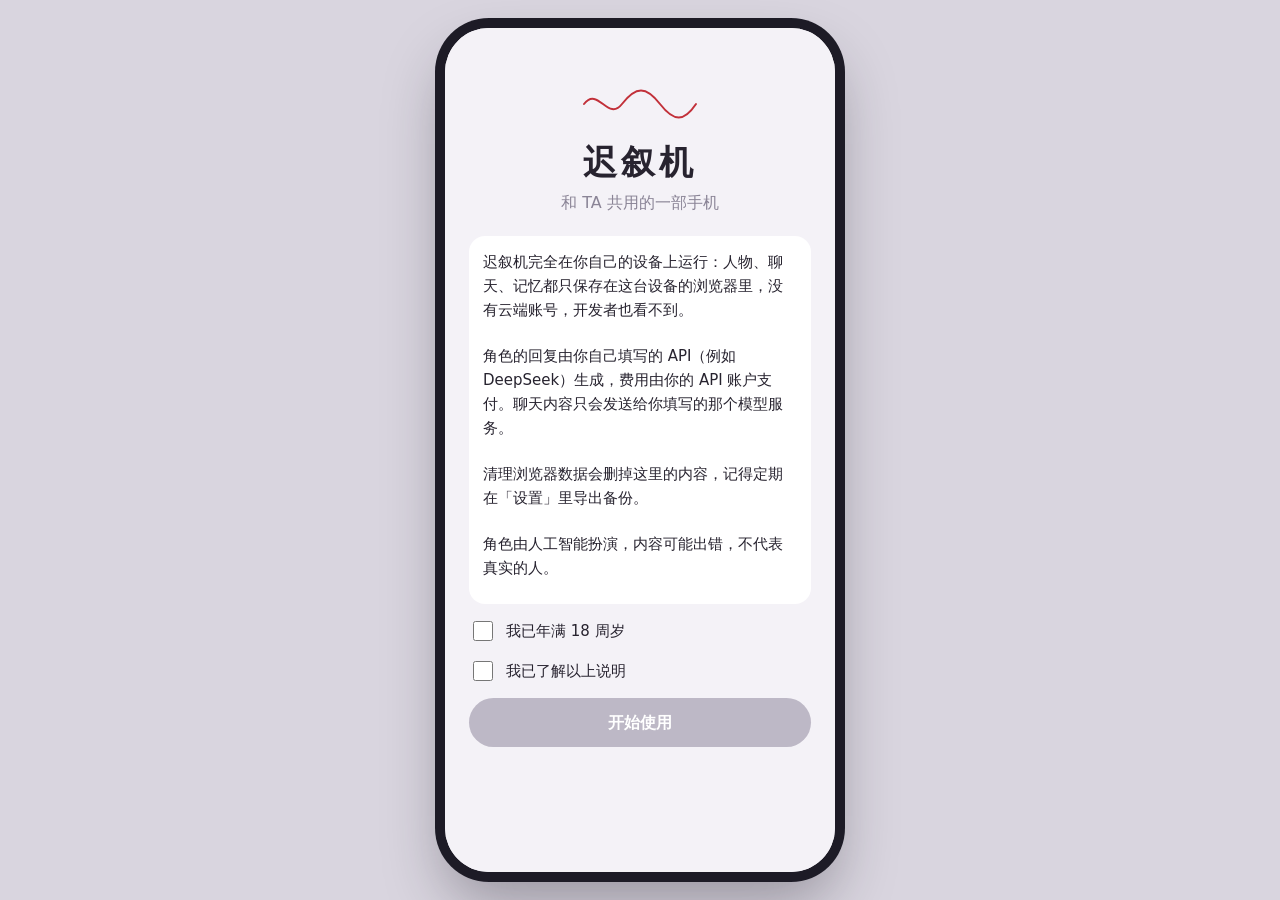
==== preview/index.html @ ba4e4094 "预览版：壁纸伸到浏览器栏后面 Co-Authored-By: Claude Opus 5.5 <noreply@anthropic.com> Claude-Session: https://claud" ====
<!doctype html>
<html lang="zh-CN">
<head>
  <meta charset="utf-8" />
  <meta name="viewport" content="width=device-width, initial-scale=1, viewport-fit=cover, interactive-widget=resizes-content" />
  <meta name="theme-color" content="#24263a" />
  <meta name="apple-mobile-web-app-capable" content="yes" />
  <meta name="apple-mobile-web-app-status-bar-style" content="default" />
  <meta name="apple-mobile-web-app-title" content="迟叙机" />
  <link rel="manifest" href="manifest.webmanifest" />
  <link rel="icon" href="icon-192.png" />
  <link rel="apple-touch-icon" href="apple-touch-icon.png" />
  <title>迟叙机</title>
  <link rel="stylesheet" href="assets/app-H5PWJXDN.css" />
</head>
<body>
  <div id="root"></div>
  <noscript>需要开启浏览器的 JavaScript 才能使用迟叙机。</noscript>
  <script type="module" src="assets/app-WDCPV4YO.js"></script>
</body>
</html>
---- preview/assets/app-H5PWJXDN.css ----
:root{--paper: #f4f2f7;--card: #ffffff;--ink: #27232f;--mist: #8a8496;--line: #e4e0ea;--thread: #c2313a;--thread-soft: #f6e3e5;--night: #24263a;--night-2: #34304a;--me: #2f2c3d;--serif: "Songti SC", "Noto Serif SC", "Source Han Serif SC", "STSong", "SimSun", serif;--sans: "PingFang SC", "HarmonyOS Sans SC", "MiSans", "Noto Sans SC", "Microsoft YaHei", system-ui, sans-serif;--r-sm: 10px;--r-md: 16px;--safe-t: env(safe-area-inset-top, 0px);--safe-b: env(safe-area-inset-bottom, 0px);--bar-b: 0px;--safe-l: env(safe-area-inset-left, 0px);--safe-r: env(safe-area-inset-right, 0px)}*{box-sizing:border-box}html,body{height:var(--app-h, 100%);margin:0;overflow:hidden;overscroll-behavior:none}html{background:#24263a;background-repeat:no-repeat}#root{position:fixed;top:0;left:0;right:0;height:100%}.edge-ext{position:fixed;left:0;right:0;height:calc(50% + 200px);pointer-events:none;z-index:-2}.edge-top{top:-200px}.edge-bottom{bottom:-200px}@media(min-width:560px)and (min-height:700px){.edge-ext{display:none}}@supports (height: 100lvh){:root{--bar-b: max(0px, calc(100lvh - 100dvh) );--safe-b: calc(env(safe-area-inset-bottom, 0px) + var(--bar-b))}#root{height:var(--app-h, 100lvh);bottom:auto}}body{font-family:var(--sans);font-size:16px;line-height:1.6;color:var(--ink);background:transparent;-webkit-font-smoothing:antialiased;-webkit-tap-highlight-color:transparent}button,input,textarea{font:inherit;color:inherit}button{cursor:pointer}button:disabled{cursor:default}:focus-visible{outline:2px solid var(--thread);outline-offset:2px}@media(min-width:560px)and (min-height:700px){body{background:#d9d5df}}.sr-only{position:absolute;width:1px;height:1px;overflow:hidden;clip:rect(0 0 0 0);white-space:nowrap}.stage{height:100%;display:flex;align-items:center;justify-content:center}.phone{position:relative;width:100%;height:100%;background:var(--paper);overflow:hidden}.screen{height:100%;display:flex;flex-direction:column}:root{--ease-spring: cubic-bezier(.32, .72, 0, 1);--ease-out: cubic-bezier(.22, .8, .24, 1)}.screen-stack{position:relative;flex:1;min-height:0;overflow:hidden;background:#15141c;isolation:isolate}.screen-layer{position:absolute;inset:0;display:flex;flex-direction:column;background:var(--paper)}.screen-layer[aria-hidden=true]{pointer-events:none}.screen-layer[class*=-back-out]{z-index:2}.is-zoom-forward-in{transform-origin:var(--ox, 50%) var(--oy, 60%);animation:zoom-open .4s var(--ease-spring) both}.is-zoom-back-out{transform-origin:var(--ox, 50%) var(--oy, 60%);animation:zoom-close .3s cubic-bezier(.4,0,.2,1) both}@keyframes zoom-open{0%{transform:scale(.16);opacity:0}35%{opacity:1}to{transform:none;opacity:1}}@keyframes zoom-close{0%{transform:none;opacity:1}45%{opacity:.35}to{transform:scale(.4);opacity:0;visibility:hidden}}.is-push-forward-in{animation:push-in .42s var(--ease-spring) both;box-shadow:-12px 0 32px #15141c29}.is-push-forward-out{animation:push-away .42s var(--ease-spring) both}.is-push-back-out{animation:pop-out .4s var(--ease-spring) both;box-shadow:-12px 0 32px #15141c29}.is-push-back-in{animation:pop-under .4s var(--ease-spring) both}@keyframes push-in{0%{transform:translate3d(100%,0,0)}to{transform:none}}@keyframes push-away{0%{transform:none;opacity:1}to{transform:translate3d(-28%,0,0);opacity:.7}}@keyframes pop-out{0%{transform:none}to{transform:translate3d(100%,0,0)}}@keyframes pop-under{0%{transform:translate3d(-28%,0,0);opacity:.7}to{transform:none;opacity:1}}.is-fade-forward-in,.is-fade-back-in{animation:fade-in .26s var(--ease-out) both}.is-fade-forward-out,.is-fade-back-out{animation:fade-out .2s ease both;z-index:0!important}@keyframes fade-in{0%{opacity:0;transform:translate3d(0,8px,0) scale(.995)}to{opacity:1;transform:none}}@keyframes fade-out{0%{opacity:1}to{opacity:0}}@media(prefers-reduced-motion:reduce){.screen-layer[class*=is-]{animation-duration:.16s!important}}@media(min-width:560px)and (min-height:700px){.phone{width:390px;height:min(844px,calc(100dvh - 48px));border-radius:44px;box-shadow:0 0 0 10px #1d1b26,0 30px 60px #1d1b2659}}.page{display:flex;flex-direction:column;height:100%;min-height:0}.page-body{flex:1;overflow-y:auto;padding:8px calc(16px + var(--safe-r)) calc(24px + var(--safe-b)) calc(16px + var(--safe-l));display:flex;flex-direction:column;gap:14px}.topbar{display:grid;grid-template-columns:44px 1fr 64px;align-items:center;padding:max(10px,var(--safe-t)) calc(8px + var(--safe-r)) 8px calc(8px + var(--safe-l));background:var(--paper);border-bottom:1px solid var(--line)}.topbar-title{text-align:center;min-width:0;display:flex;flex-direction:column;align-items:center;gap:2px}.topbar-title h1{font-family:var(--serif);font-size:18px;font-weight:700;margin:0;white-space:nowrap;overflow:hidden;text-overflow:ellipsis;max-width:100%}.topbar-right{display:flex;justify-content:flex-end}.icon-btn{width:44px;height:44px;border:0;background:none;display:grid;place-items:center;border-radius:50%}.icon-btn-spacer{width:44px;height:44px;display:block}.text-btn{border:0;background:none;color:var(--thread);font-weight:600;padding:8px 10px}.text-btn:disabled{color:var(--mist)}.text-btn.danger{color:var(--thread);font-weight:400;font-size:14px}.lead{margin:4px 2px;color:var(--mist);font-size:14px}.muted{color:var(--mist)}.small{font-size:13px}.card{background:var(--card);border-radius:var(--r-md);padding:16px;display:flex;flex-direction:column;gap:12px}.card-title{font-family:var(--serif);font-size:17px;margin:0}.row-between{display:flex;align-items:center;justify-content:space-between;gap:12px}.kv{display:flex;justify-content:space-between;gap:12px}.loading{padding:40px;text-align:center;color:var(--mist)}.error-box{padding:16px;text-align:center;color:var(--thread)}.field{display:flex;flex-direction:column;gap:6px}.field>span{font-size:14px;color:var(--mist)}.field input,.field textarea{width:100%;border:1px solid var(--line);background:#fbfafc;border-radius:var(--r-sm);padding:10px 12px;font-size:16px;line-height:1.5;resize:vertical}.field input:focus,.field textarea:focus{outline:none;border-color:var(--ink);background:#fff}.check{display:flex;gap:10px;align-items:center;font-size:15px}.check input{width:20px;height:20px;accent-color:var(--thread)}.link{border:0;background:none;padding:0 4px;color:var(--thread);text-decoration:underline;text-underline-offset:3px}.btn{border:0;border-radius:999px;padding:12px 18px;font-size:16px;font-weight:600;width:100%}.btn-primary{background:var(--ink);color:#fff}.btn-primary:disabled{background:#bdb8c6}.btn-ghost{background:transparent;color:var(--ink);font-weight:400}.btn-ghost:disabled{color:var(--mist)}.btn-light{background:#fff;color:var(--ink);width:auto;padding:12px 28px}.btn-danger{background:var(--thread);color:#fff}.btn-danger:disabled{background:#d9b5b8}.btn-danger-ghost{background:none;border:0;color:var(--thread);padding:14px;font-size:15px}.tag{font-size:12px;padding:1px 8px;border-radius:999px;background:#ece9f1;color:var(--ink);white-space:nowrap}.tag-red{background:var(--thread-soft);color:var(--thread)}.tag-grey{color:var(--mist)}.thread{display:inline-flex;align-items:center;gap:6px;border:0;background:none;padding:2px 4px;color:var(--thread);font-size:13px;max-width:100%}.thread span{white-space:nowrap;overflow:hidden;text-overflow:ellipsis;color:var(--ink)}.thread.is-archived span{color:var(--mist)}.avatar{display:inline-grid;place-items:center;border-radius:50%;color:#fff;flex:none;font-family:var(--serif);font-weight:700;text-shadow:0 1px 1px rgba(0,0,0,.15)}.login{flex:1;overflow-y:auto;padding:56px 24px 32px;display:flex;flex-direction:column;gap:20px}.login-mark{text-align:center;color:var(--thread)}.login-mark h1{font-family:var(--serif);font-size:34px;letter-spacing:.12em;margin:4px 0 0;color:var(--ink)}.login-mark p{margin:0;color:var(--mist)}.login-form{display:flex;flex-direction:column;gap:14px}.dev-note{background:#fff6dd;border-radius:var(--r-sm);padding:8px 12px;font-size:14px;margin:0}.signup-box{display:flex;flex-direction:column;gap:12px;background:var(--card);padding:14px;border-radius:var(--r-md)}.signup-box p{margin:0;font-size:14px}.form-error{color:var(--thread);text-align:center;margin:0}.terms p{margin:0 0 10px;font-size:15px}.home{flex:1;overflow-y:auto;color:#fff;padding:max(48px,calc(var(--safe-t) + 20px)) calc(22px + var(--safe-r)) calc(24px + var(--safe-b)) calc(22px + var(--safe-l));display:flex;flex-direction:column;gap:28px;background:url("data:image/svg+xml,%3Csvg xmlns='http://www.w3.org/2000/svg' viewBox='0 0 400 800' preserveAspectRatio='none'%3E%3Cpath d='M-20 260 C 90 200, 140 360, 230 300 S 360 180, 420 250' fill='none' stroke='%23c2313a' stroke-opacity='.55' stroke-width='1.4'/%3E%3Cpath d='M230 300 C 280 420, 200 520, 300 600 S 380 760, 430 820' fill='none' stroke='%23c2313a' stroke-opacity='.3' stroke-width='1.2'/%3E%3C/svg%3E") center / 100% 100% no-repeat,linear-gradient(180deg,var(--night) 0%,var(--night-2) 100%);background-color:var(--night)}.home-clock{display:flex;flex-direction:column;align-items:center}.home-time{font-size:64px;font-weight:200;line-height:1.1;letter-spacing:.02em}.home-date{font-size:14px;opacity:.75}.home-who{display:flex;flex-direction:column;align-items:center;gap:6px}.home-person{display:flex;flex-direction:column;align-items:center;gap:6px;border:0;background:none;color:#fff}.home-name{font-family:var(--serif);font-size:24px;font-weight:700;letter-spacing:.06em}.home-switch{font-size:12px;opacity:.6}.home-who .thread{color:#ff8a92}.home-who .thread span{color:#ffffffd9}.home-empty{text-align:center;display:flex;flex-direction:column;align-items:center;gap:8px;padding:0 8px}.home-empty h2{font-family:var(--serif);margin:0}.home-empty p{margin:0 0 8px;opacity:.75;font-size:15px}.home-apps{display:grid;grid-template-columns:repeat(4,1fr);gap:20px 8px;margin-top:auto}.app{border:0;background:none;color:#fff;display:flex;flex-direction:column;align-items:center;gap:6px;position:relative}.app-glyph{width:58px;height:58px;border-radius:16px;background:var(--paper);color:var(--ink);display:grid;place-items:center;font-family:var(--serif);font-size:26px;font-weight:700}.app-label{font-size:12px}.app.is-soon .app-glyph{background:#f4f2f738;color:#ffffffb3}.app.is-soon .app-label{opacity:.6}.app-soon{position:absolute;top:-6px;right:2px;font-size:10px;background:var(--night);border:1px solid rgba(255,255,255,.3);border-radius:999px;padding:0 5px}.chat-list{flex:1;overflow-y:auto;padding:12px 12px 8px;display:flex;flex-direction:column;gap:10px;overscroll-behavior:contain}.chat-empty{text-align:center;color:var(--mist);margin:auto 24px;font-size:15px}.load-more{font-size:14px}.msg{display:flex;gap:10px;align-items:flex-start;max-width:100%}.msg>.avatar,.msg-me-avatar .avatar,.msg>.msg-me-avatar+* .avatar{border-radius:5px;flex:none}.msg-me>.avatar{border-radius:5px}.msg.is-pending{opacity:.6}.msg-time{align-self:center;font-size:12px;color:#a3a0ab;margin:6px 0 -2px}.chat.has-bg .msg-time{color:#ffffffe6;text-shadow:0 1px 2px rgba(0,0,0,.45)}.msg-me{flex-direction:row-reverse}.msg-body{display:flex;flex-direction:column;max-width:76%}.msg-me .msg-body{align-items:flex-end}.bubble{position:relative;padding:9px 12px;border-radius:6px;white-space:pre-wrap;word-break:break-word;font-size:16px;line-height:1.5;background:var(--card);min-height:40px}.msg-me .bubble{background:var(--me);color:#fff;border-radius:6px}.msg .msg-body>.bubble:before{content:"";position:absolute;top:14px;width:10px;height:10px;background:inherit;border-radius:1.5px;transform:rotate(45deg)}.msg-them .msg-body>.bubble:before{left:-4px}.msg-me .msg-body>.bubble:before{right:-4px}.msg .msg-body>.bubble.typing:before{top:14px}.msg-meta{display:flex;gap:6px;align-items:center;font-size:11px;color:var(--mist);padding:2px 4px 0}.msg-more{border:0;background:none;color:var(--mist);padding:0 6px;letter-spacing:1px;font-size:14px;line-height:1;min-height:24px}.typing{display:flex;gap:4px;padding:14px}.typing i{width:6px;height:6px;border-radius:50%;background:var(--mist);animation:blink 1.2s infinite}.typing i:nth-child(2){animation-delay:.2s}.typing i:nth-child(3){animation-delay:.4s}@keyframes blink{0%,80%,to{opacity:.25}40%{opacity:1}}@media(prefers-reduced-motion:reduce){.typing i{animation:none;opacity:.6}}.sys-note{align-self:center;font-size:12px;color:var(--mist);background:#ebe8f0;padding:2px 10px;border-radius:999px}.fork-divider{display:flex;align-items:center;gap:8px;margin:6px 0;color:var(--thread);font-size:12px}.fork-divider:before,.fork-divider:after{content:"";flex:1;height:1px;background:currentColor;opacity:.5}.fork-divider span{white-space:nowrap}.composer{display:flex;gap:8px;align-items:flex-end;padding:8px 10px calc(8px + var(--safe-b));border-top:1px solid var(--line);background:var(--paper)}.composer textarea{flex:1;border:1px solid var(--line);border-radius:20px;padding:9px 14px;resize:none;max-height:120px;field-sizing:content;background:#fff;font-size:16px;line-height:1.4}.composer textarea:focus{outline:none;border-color:var(--ink)}.send{width:40px;height:40px;border-radius:50%;border:0;background:var(--thread);color:#fff;display:grid;place-items:center;flex:none}.send:disabled{background:#d8d3de}.composer-off{justify-content:center;color:var(--mist);font-size:14px;text-align:center}.sheet-backdrop{position:absolute;inset:0;background:#1d1b2666;display:flex;align-items:flex-end;z-index:20;animation:backdrop-in .3s ease both}.sheet-backdrop .sheet{animation:sheet-up .44s var(--ease-spring) both}.sheet-backdrop.is-closing{animation:backdrop-out .26s ease both;pointer-events:none}.sheet-backdrop.is-closing .sheet{animation:sheet-down .26s cubic-bezier(.4,0,.9,.6) both}@keyframes backdrop-in{0%{background:#1d1b2600}to{background:#1d1b2666}}@keyframes backdrop-out{0%{background:#1d1b2666}to{background:#1d1b2600}}@keyframes sheet-up{0%{transform:translate3d(0,100%,0)}to{transform:none}}@keyframes sheet-down{0%{transform:none}to{transform:translate3d(0,100%,0)}}@media(prefers-reduced-motion:reduce){.sheet-backdrop,.sheet-backdrop .sheet,.sheet-backdrop.is-closing,.sheet-backdrop.is-closing .sheet{animation-duration:.12s}}.sheet{width:100%;max-height:88%;overflow-y:auto;background:var(--paper);border-radius:22px 22px 0 0;padding:8px 18px calc(20px + var(--safe-b));display:flex;flex-direction:column;gap:12px}.sheet form{display:flex;flex-direction:column;gap:14px}.sheet p{margin:0}.sheet-handle{width:40px;height:4px;border-radius:2px;background:#cfcad6;align-self:center;margin-bottom:4px}.sheet-title{font-family:var(--serif);font-size:18px;margin:0;text-align:center}.menu{display:flex;flex-direction:column;background:var(--card);border-radius:var(--r-md);overflow:hidden}.menu button{border:0;background:none;text-align:left;padding:14px 16px;display:flex;flex-direction:column;gap:2px}.menu button+button{border-top:1px solid var(--line)}.menu button span{font-size:13px;color:var(--mist)}.menu button.danger b{color:var(--thread)}.quote{margin:0;padding:10px 14px;border-left:3px solid var(--thread);background:var(--card);border-radius:0 var(--r-sm) var(--r-sm) 0;font-size:15px;white-space:pre-wrap;max-height:120px;overflow:auto}.toast{position:absolute;left:50%;top:calc(76px + var(--safe-t));transform:translate(-50%);background:var(--ink);color:#fff;padding:9px 16px;border-radius:999px;font-size:14px;z-index:30;max-width:86%;text-align:center;animation:toast-in .36s var(--ease-spring) both,toast-out .3s ease 2.3s both}@keyframes toast-in{0%{opacity:0;transform:translate(-50%,-10px) scale(.96)}to{opacity:1;transform:translate(-50%)}}@keyframes toast-out{to{opacity:0;transform:translate(-50%,-6px)}}@media(prefers-reduced-motion:reduce){.toast{animation:none}}.threads{list-style:none;margin:0;padding:0;display:flex;flex-direction:column}.thread-row{position:relative;padding-left:calc(var(--depth) * 22px + 22px)}.thread-row:before{content:"";position:absolute;top:0;bottom:0;left:calc(var(--depth) * 22px + 8px);width:1.5px;background:#cbc5d3}.thread-row:after{content:"";position:absolute;top:22px;left:calc(var(--depth) * 22px + 3px);width:12px;height:12px;border-radius:50%;background:var(--paper);border:1.5px solid #a9a2b4}.thread-row.is-view:before{background:var(--thread)}.thread-row.is-view:after{background:var(--thread);border-color:var(--thread)}.thread-row.is-archived{opacity:.55}.thread-node{width:100%;text-align:left;border:0;background:none;padding:12px 4px 12px 6px;display:flex;flex-direction:column;gap:2px;border-radius:var(--r-sm)}.thread-node:hover{background:#fff9}.thread-name{font-family:var(--serif);font-size:17px;font-weight:700}.thread-tags{display:flex;gap:6px;flex-wrap:wrap}.thread-tags:empty{display:none}.thread-info{font-size:13px;color:var(--mist)}.switch{position:relative;width:50px;height:30px;flex:none}.switch input{position:absolute;opacity:0;inset:0;margin:0;cursor:pointer;z-index:1}.switch span[aria-hidden]{position:absolute;inset:0;border-radius:999px;background:#d8d3de;transition:background .2s}.switch span[aria-hidden]:after{content:"";position:absolute;top:3px;left:3px;width:24px;height:24px;border-radius:50%;background:#fff;transition:transform .2s;box-shadow:0 1px 2px #0003}.switch input:checked+span{background:var(--thread)}.switch input:checked+span:after{transform:translate(20px)}.switch input:disabled+span{opacity:.5}.switch input:focus-visible+span{outline:2px solid var(--thread);outline-offset:2px}.choices{border:0;padding:0;margin:0;display:flex;flex-direction:column;gap:8px}.choice{display:flex;gap:10px;align-items:flex-start;background:var(--card);border:1.5px solid transparent;border-radius:var(--r-sm);padding:12px;cursor:pointer}.choice.is-on{border-color:var(--thread)}.choice input{accent-color:var(--thread);margin-top:5px}.choice span{display:flex;flex-direction:column}.choice small{color:var(--mist);font-size:13px}.version-row{display:grid;grid-template-columns:auto 1fr auto;gap:10px;align-items:baseline;font-size:14px}.people{list-style:none;margin:0;padding:0;display:flex;flex-direction:column;gap:8px}.person{width:100%;display:flex;align-items:center;gap:12px;padding:12px;border:0;border-radius:var(--r-md);background:var(--card);text-align:left}.person-text{flex:1;display:flex;flex-direction:column;align-items:flex-start;min-width:0}.person-text b{font-family:var(--serif);font-size:17px}.person-text .thread{padding:0}.segmented{display:flex;margin:10px 16px 0;background:#e6e2ec;border-radius:999px;padding:3px}.segmented button{flex:1;border:0;background:none;border-radius:999px;padding:6px;font-size:14px}.segmented button[aria-selected=true]{background:#fff;font-weight:600}.grid-3{display:grid;grid-template-columns:repeat(3,1fr);gap:8px}.fresh{display:flex;flex-direction:column;gap:6px}.fresh pre{margin:0;background:#fbfafc;border:1px dashed var(--line);padding:10px;border-radius:var(--r-sm);font-size:15px;letter-spacing:.08em}.admin-list{list-style:none;margin:0;padding:0;display:flex;flex-direction:column;gap:6px}.admin-list li{background:var(--card);border-radius:var(--r-sm);padding:10px 12px;display:flex;flex-wrap:wrap;align-items:center;gap:4px 10px}.admin-list li .small{flex:1 1 60%}.code{border:0;background:none;padding:0;font-weight:700;letter-spacing:.08em}.msg-img{max-width:200px;max-height:260px;border-radius:6px;display:block;margin-bottom:4px;object-fit:cover;background:#e6e2ec}.msg-me .msg-img{margin-left:auto}.reply-missing{align-self:center;display:flex;flex-direction:column;align-items:center;gap:2px;font-size:13px;color:var(--mist)}.reply-missing .btn{width:auto;padding:6px 16px;color:var(--thread);font-weight:600}.attach{width:40px;height:40px;border:0;background:none;color:var(--ink);display:grid;place-items:center;flex:none;border-radius:50%}.attach:disabled{color:var(--mist)}.attach-preview{position:relative;align-self:flex-start;margin:6px 12px 0 60px}.attach-preview img{height:72px;border-radius:10px;display:block}.attach-preview button{position:absolute;top:-8px;right:-8px;width:24px;height:24px;border-radius:50%;border:0;background:var(--ink);color:#fff;line-height:1}.card-attn{border:1.5px solid var(--thread)}.mem{display:flex;flex-direction:column;gap:2px;padding-bottom:10px;border-bottom:1px solid var(--line)}.mem:last-child{border-bottom:0;padding-bottom:0}.mem p{margin:0;font-size:15px}.mem-actions{display:flex;gap:4px;justify-content:flex-end}.mem-actions .text-btn{padding:2px 8px;font-size:13px}.muted-btn{color:var(--mist)!important;font-weight:400!important}.stat-grid{display:grid;grid-template-columns:1fr 1fr;gap:8px}.stat{background:#fbfafc;border-radius:var(--r-sm);padding:10px 12px}.stat b{display:block;font-size:22px;font-family:var(--serif)}.stat span{font-size:13px;color:var(--mist)}.avatar-img{object-fit:cover;border-radius:50%;display:inline-block;background:#e6e2ec}.create{display:flex;flex-direction:column;gap:14px}.create-head{display:flex;gap:14px;align-items:flex-end}.grow{flex:1;min-width:0}.avatar-picker{display:flex;flex-direction:column;align-items:center;gap:2px}.avatar-btn{position:relative;border:0;background:none;padding:0;border-radius:50%}.avatar-badge{position:absolute;right:-2px;bottom:-2px;width:24px;height:24px;border-radius:50%;background:var(--ink);color:#fff;font-size:12px;display:grid;place-items:center;border:2px solid #fff}.field select{width:100%;border:1px solid var(--line);background:#fbfafc;border-radius:var(--r-sm);padding:10px 12px;font-size:16px}.world-peek{margin:0;font-size:13px;color:var(--mist);white-space:pre-wrap;display:-webkit-box;-webkit-line-clamp:3;-webkit-box-orient:vertical;overflow:hidden}.world-peek-row{display:flex;align-items:flex-start;gap:8px}.world-peek-row .world-peek{flex:1}.world-card .btn-danger-ghost{padding:4px;align-self:flex-start}.save-state{text-align:center;min-height:1.4em;margin:0}.draft-row{display:flex;align-items:center;gap:4px}.draft-row .person{flex:1}.msg-img-loading{width:160px;height:120px}.row-2{display:grid;grid-template-columns:1fr 1fr;gap:8px}.app-glyph{position:relative}.app-badge{position:absolute;top:-6px;right:-6px;min-width:18px;height:18px;padding:0 5px;border-radius:999px;background:#fa5151;color:#fff;font-family:var(--sans);font-size:11px;font-weight:600;line-height:18px;text-align:center}.toggle-row{display:flex;align-items:center;justify-content:space-between;gap:12px}.toggle-row>span:first-child{display:flex;flex-direction:column}.toggle-row small{color:var(--mist);font-size:13px}.wx{background:#fff;position:relative}.wx-scroll{flex:1;overflow-y:auto;padding-bottom:calc(40px + var(--safe-b))}.wx-cover{position:relative;height:290px;margin-bottom:52px;background:url("data:image/svg+xml,%3Csvg xmlns='http://www.w3.org/2000/svg' viewBox='0 0 400 300' preserveAspectRatio='none'%3E%3Cpath d='M-10 200 C 80 120, 150 260, 240 180 S 360 90, 420 150' fill='none' stroke='%23c2313a' stroke-opacity='.6' stroke-width='1.4'/%3E%3C/svg%3E") center / 100% 100% no-repeat,linear-gradient(160deg,#34304a,#24263a 60%,#1d1b26);background-color:#312e46}.wx-cover-bar{position:absolute;top:0;left:0;right:0;display:flex;justify-content:space-between;padding:max(8px,var(--safe-t)) 8px 0}.wx-light{color:#fff}.wx-owner{position:absolute;right:16px;bottom:-36px;display:flex;align-items:flex-start;gap:16px}.wx-owner-name{color:#fff;font-size:18px;font-weight:600;margin-top:14px;text-shadow:0 1px 3px rgba(0,0,0,.4)}.wx-me{display:inline-grid;place-items:center;border-radius:6px;background:#c9c5d1;color:#fff;font-weight:600;flex:none}.wx-owner-avatar{width:70px;height:70px;font-size:26px;border:2px solid #fff;border-radius:8px}.wx-empty{color:#888;font-size:14px;text-align:center;padding:24px 32px;line-height:1.8}.wx-list{list-style:none;margin:0;padding:0}.wx-post{display:flex;gap:10px;padding:14px 16px;border-bottom:1px solid #eee}.wx-post>.avatar,.wx-post>.wx-me{border-radius:6px}.wx-post .avatar-img{border-radius:6px}.wx-body{flex:1;min-width:0}.wx-name{color:#576b95;font-weight:600;font-size:15px;line-height:1.4}.wx-text{font-size:15px;color:#191919;white-space:pre-wrap;word-break:break-word;margin-top:3px;line-height:1.55}.wx-pics{display:grid;gap:4px;margin-top:8px;grid-template-columns:repeat(3,80px)}.wx-pics.n1{grid-template-columns:auto}.wx-pics.n2{grid-template-columns:repeat(2,80px)}.wx-pic{width:80px;height:80px;background:#f2f2f2;display:block;overflow:hidden;position:relative;border:0;padding:0}.wx-pic img{width:100%;height:100%;object-fit:cover;display:block}.wx-pic.is-single{width:fit-content;height:auto;max-width:180px;max-height:180px;background:none}.wx-pic.is-single img{width:auto;height:auto;max-width:180px;max-height:180px;object-fit:contain}.wx-meta{display:flex;justify-content:space-between;align-items:center;margin-top:8px;color:#b2b2b2;font-size:12px}.wx-actions-wrap{position:relative;display:flex;align-items:center}.wx-dots{border:0;background:#f7f7f7;color:#576b95;border-radius:4px;padding:0 8px;height:22px;font-weight:700;letter-spacing:1px;line-height:1}.wx-actions{position:absolute;right:40px;top:50%;transform:translateY(-50%);display:flex;background:#4c4c4c;border-radius:4px;overflow:hidden;white-space:nowrap}.wx-actions button{border:0;background:none;color:#fff;padding:8px 16px;font-size:13px}.wx-actions button+button{border-left:1px solid #3a3a3a}.wx-box{margin-top:8px;background:#f7f7f7;border-radius:4px;font-size:14px;position:relative}.wx-box:before{content:"";position:absolute;top:-6px;left:12px;border:6px solid transparent;border-top:0;border-bottom-color:#f7f7f7}.wx-likes{color:#576b95;padding:5px 10px}.wx-likes+.wx-comments{border-top:1px solid #ececec}.wx-comments{padding:5px 10px;display:flex;flex-direction:column;gap:2px;color:#191919}.wx-comments b{color:#576b95;font-weight:600}.wx-comment-bar{position:absolute;left:0;right:0;bottom:0;display:flex;gap:8px;align-items:center;padding:8px 10px calc(8px + var(--safe-b));background:#f7f7f7;border-top:1px solid #e5e5e5}.wx-comment-bar input{flex:1;border:0;border-radius:4px;padding:9px 10px;font-size:16px;background:#fff}.wx-send{border:0;background:#07c160;color:#fff;border-radius:4px;padding:7px 14px;font-size:15px;font-weight:600}.wx-send:disabled{background:#b5e8cc}.wx-text-btn{border:0;background:none;font-size:16px;color:#191919;padding:6px 4px}.wx-compose{background:#fff}.wx-compose-top{display:flex;justify-content:space-between;align-items:center;padding:max(10px,var(--safe-t)) 14px 10px}.wx-compose-text{width:100%;border:0;resize:none;font-size:17px;line-height:1.6;padding:4px 0;background:transparent}.wx-compose-text:focus{outline:none}.wx-compose-grid{display:grid;grid-template-columns:repeat(3,1fr);gap:6px}.wx-compose-grid .wx-pic{width:100%;height:auto;aspect-ratio:1}.wx-pic-add{font-size:34px;color:#b2b2b2;background:#f2f2f2;display:grid!important;place-items:center}.wx-pic-del{position:absolute;top:2px;right:2px;width:22px;height:22px;border-radius:50%;border:0;background:#0000008c;color:#fff;line-height:1}.wx-compose-who{display:flex;justify-content:space-between;border-top:1px solid #eee;padding:14px 0;font-size:15px;color:#191919;margin-top:12px}.wx-compose-who span:last-child{color:#888}.diary,.diary .topbar{background:#f6f1e7}.diary-page{background:#fffdf8;border-radius:4px;padding:18px 18px 22px;box-shadow:0 1px #e9e1cf;background-image:repeating-linear-gradient(to bottom,transparent 0,transparent 31px,#efe6d4 31px,#efe6d4 32px);background-position:0 18px}.diary-page h2{font-family:var(--serif);font-size:15px;line-height:32px;color:#8a6f4a;margin:0;font-weight:700}.diary-page p{margin:0;font-family:var(--serif);font-size:16px;line-height:32px;color:#3a3226;white-space:pre-wrap}.wx-del{border:0;background:none;color:#576b95;font-size:12px;margin-left:10px;padding:0}.wx-comment{display:block;width:100%;text-align:left;border:0;background:none;padding:1px 0;font:inherit;color:inherit}.wx-comment:active{background:#e5e5e5}.sheet-quote{font-family:var(--serif);color:var(--ink);background:#fff;border-radius:10px;padding:10px 12px}.notice{position:absolute;left:8px;right:8px;top:max(8px,var(--safe-t));z-index:40;display:grid;grid-template-columns:1fr;gap:2px;text-align:left;border:0;border-radius:18px;padding:10px 14px 12px;background:#faf9fcf0;backdrop-filter:blur(16px);-webkit-backdrop-filter:blur(16px);box-shadow:0 10px 30px #1d1b2638;color:var(--ink);font:inherit;animation:notice-in .35s cubic-bezier(.2,.9,.3,1.2)}.notice-app{font-size:12px;color:var(--mist)}.notice b{font-size:15px}.notice-body{font-size:14px;line-height:1.45;display:-webkit-box;-webkit-line-clamp:2;-webkit-box-orient:vertical;overflow:hidden}@keyframes notice-in{0%{transform:translateY(-120%);opacity:0}to{transform:none;opacity:1}}@media(prefers-reduced-motion:reduce){.notice{animation:none}}.grid-2{display:grid;grid-template-columns:1fr 1fr;gap:10px}.card-sub{font-size:13px;color:var(--mist);font-weight:600;margin:8px 0 0;letter-spacing:1px}.toggle-row.is-off{opacity:.45}.room,.room .topbar{background:#f7f1e8}.room-body{padding-top:4px}.room-svg{width:100%;height:auto;display:block;margin:0 auto;max-width:520px;touch-action:manipulation}.room-hit{cursor:pointer;outline:none}.room-hit:focus-visible{filter:drop-shadow(0 0 3px #c2313a)}.room-hit:active{opacity:.8}.room-plus{font-size:12px;fill:#96785a99;font-family:var(--sans)}.room-cal{font-size:9px;fill:#3a3226;font-family:var(--sans);font-weight:700}.room-zzz{font-size:9px;fill:#8a84a8;font-family:var(--serif);font-style:italic}.room-note.is-new{animation:note-wiggle 1.6s ease-in-out infinite;transform-box:fill-box;transform-origin:top center}@keyframes note-wiggle{0%,to{transform:rotate(0)}50%{transform:rotate(-6deg)}}.room-glow{animation:glow 1.4s ease-in-out infinite}@keyframes glow{0%,to{opacity:.15}50%{opacity:.55}}@media(prefers-reduced-motion:reduce){.room-note.is-new,.room-glow{animation:none}}.room-status{display:flex;align-items:center;gap:8px;justify-content:center;font-family:var(--serif);color:#5a4a3a;margin:6px 0 0}.room-status .dot{width:8px;height:8px;border-radius:50%}.room-tip{text-align:center;line-height:1.7}.room-pick{width:100%;aspect-ratio:4 / 3;border:6px solid;border-radius:4px;background:#fff;display:grid;place-items:center;color:var(--mist);overflow:hidden;padding:0}.room-pick img{width:100%;height:100%;object-fit:cover}.room-frames{display:flex;gap:8px;flex-wrap:wrap}.room-frames button{display:flex;align-items:center;gap:6px;border:1px solid #e2dce8;background:#fff;border-radius:999px;padding:6px 12px;font-size:14px;color:var(--ink)}.room-frames button i{width:14px;height:14px;border-radius:3px;border:1px solid rgba(0,0,0,.12)}.room-frames button.is-on,.room-items button.is-on{border-color:var(--thread);box-shadow:0 0 0 1px var(--thread) inset}.room-photo-big{border:8px solid;border-radius:3px;background:#fff;box-shadow:0 6px 18px #3c28142e;min-height:120px;display:grid;place-items:center}.room-photo-big img{width:100%;max-height:52vh;object-fit:contain;display:block}.room-note-folded{position:relative;border:0;background:#fffaf0;color:#6a5a46;font-family:var(--serif);padding:12px 14px 12px 30px;text-align:left;box-shadow:0 3px 10px #3c28141f;transform:rotate(-1.2deg)}.room-note-open{position:relative;background:#fffaf0;padding:22px 18px 16px;box-shadow:0 6px 18px #3c281429;transform:rotate(-1deg);background-image:repeating-linear-gradient(to bottom,transparent 0,transparent 27px,#efe3cc 27px,#efe3cc 28px);background-position:0 14px}.room-note-open p{margin:0;font-family:var(--serif);font-size:17px;line-height:28px;color:#3a3226;white-space:pre-wrap}.room-note-open span{display:block;text-align:right;font-family:var(--serif);color:#8a6f4a;margin-top:6px}.pin{position:absolute;width:12px;height:12px;border-radius:50%;background:#c2313a;box-shadow:0 2px 4px #00000040}.room-note-open .pin{top:-5px;left:50%;margin-left:-6px}.room-note-folded .pin{left:10px;top:50%;margin-top:-6px}.room-actions{display:flex;justify-content:center;gap:24px}.room-slots{display:grid;gap:8px}.room-slots button{aspect-ratio:4 / 3;border:1px dashed #cdb497;background:#fffaf3;border-radius:6px;color:var(--mist);font-size:13px}.room-slots button.is-taken{background:#efe4d4;border-style:solid}.room-slots button.is-here{background:var(--ink);color:#fff;border-color:var(--ink)}.room-items{display:grid;grid-template-columns:repeat(4,1fr);gap:8px}.room-items button{display:flex;flex-direction:column;align-items:center;gap:2px;border:1px solid #e2dce8;background:#fff;border-radius:12px;padding:8px 2px;font-size:12px;color:var(--ink)}.room-keepsake-head{display:flex;align-items:center;gap:12px;background:#fff;border-radius:12px;padding:10px 12px}.room-keepsake-head p{margin:0;font-size:16px}.serif{font-family:var(--serif)}.room-snippet{display:flex;flex-direction:column;gap:6px}.room-snippet p{margin:0;font-size:14px;line-height:1.5;padding:8px 10px;border-radius:10px;background:#fff}.room-snippet p b{margin-right:6px;color:var(--mist);font-weight:600}.room-snippet p.is-source{box-shadow:0 0 0 1px #e7b8a8 inset;background:#fff7f2}.room-memlist{list-style:none;margin:0;padding:0;display:flex;flex-direction:column;gap:6px}.room-memlist button{width:100%;text-align:left;border:0;background:#fff;border-radius:10px;padding:10px 12px;font-size:15px;color:var(--ink)}.bubble{-webkit-touch-callout:none}.msg-more{min-width:36px;min-height:28px;font-size:16px}.chat-tip{display:flex;gap:10px;align-items:center;margin:0 10px 6px;padding:10px 12px;background:#fff;border-radius:12px;font-size:13px;line-height:1.5;color:var(--ink);box-shadow:0 2px 8px #27232f14}.chat-tip b{color:var(--thread);font-weight:600}.chat-tip button{flex:none;border:0;background:var(--ink);color:#fff;border-radius:999px;padding:6px 12px;font-size:13px}@media(hover:none){.bubble{-webkit-user-select:none;user-select:none}}.wtree-wrap{flex-shrink:0;background:#fff;border-radius:16px;padding:10px 6px;overflow-x:auto}.wtree{position:relative;min-width:100%}.wtree-svg{position:absolute;left:0;top:0;overflow:visible}.wtree-row{position:absolute;left:calc(var(--lanes) + 6px);right:4px;height:58px;display:flex;flex-direction:column;justify-content:center;gap:2px;border:0;background:none;text-align:left;padding:0 8px;border-radius:10px;color:var(--ink);font:inherit;min-width:200px}.wtree-row:active,.wtree-row:hover{background:#f6f3f9}.wtree-row.is-view{background:#fbf1f1}.wtree-name{font-family:var(--serif);font-size:16px;font-weight:700;display:flex;align-items:center;gap:6px;flex-wrap:wrap;border-left:3px solid var(--c);padding-left:7px;line-height:1.3}.wtree-sub{font-size:12.5px;color:var(--mist);line-height:1.4;overflow:hidden;text-overflow:ellipsis;display:-webkit-box;-webkit-line-clamp:2;-webkit-box-orient:vertical}.wtree-row:not(.is-end) .wtree-sub{padding-left:10px}.wtree-latest{display:inline-block;font-size:11px;color:var(--c);border:1px solid var(--c);border-radius:999px;padding:0 6px;margin-right:4px}.wtree-row.is-archived{opacity:.6}.wtree-endname{color:var(--ink);font-weight:600;margin-right:6px}.look-grid{display:grid;grid-template-columns:repeat(auto-fill,minmax(96px,1fr));gap:8px}.look-grid button{display:flex;flex-direction:column;align-items:center;gap:2px;border:1px solid #e2dce8;background:#fbf8f2;border-radius:14px;padding:10px 4px 8px;color:var(--ink);font:inherit}.look-grid button.is-on{border-color:var(--thread);box-shadow:0 0 0 1px var(--thread) inset;background:#fff}.look-grid img{height:84px;width:auto;image-rendering:auto}.look-grid b{font-size:13px}.look-grid span{font-size:11px;color:var(--mist)}.look-plain{display:block;width:26px;height:52px;border-radius:13px 13px 8px 8px;margin:16px 0;opacity:.85}.app-glyph.has-icon{background:none;padding:0;overflow:visible;box-shadow:none}.app-glyph.has-icon img{width:100%;height:100%;display:block;border-radius:inherit;box-shadow:0 6px 16px #0000002e}.app.is-soon .app-glyph.has-icon img{opacity:.55;filter:grayscale(.4)}.home.has-widgets{gap:20px;padding-top:36px}.home.has-widgets .home-time{font-size:52px}.home.has-widgets .home-who{gap:4px}.home.has-widgets .home-who .avatar{width:44px!important;height:44px!important}.home.has-widgets .home-name{font-size:20px}.widgets{display:grid;grid-template-columns:1fr 1fr;gap:14px}.widget{position:relative;aspect-ratio:1;border-radius:22px;border:0;padding:12px;color:#fff;overflow:hidden;font:inherit;text-align:left;background:#ffffff29;box-shadow:0 8px 24px #0000002e,inset 0 0 0 1px #ffffff1f}.widget-record{display:flex;flex-direction:column;padding:10px 10px 8px;background:linear-gradient(160deg,#403028c7,#201a1ed1)}.record-deck{position:relative;flex:1;border:0;background:none;padding:0;display:grid;place-items:center;min-height:0}.vinyl{position:relative;display:grid;place-items:center;aspect-ratio:1;height:100%;max-height:112px;border-radius:50%;background:repeating-radial-gradient(circle at 50% 50%,#151315 0 1.5px,#262226 1.5px 3px);box-shadow:0 4px 12px #00000073,inset 0 0 0 2px #0c0b0c}.vinyl:after{content:"";position:absolute;inset:0;border-radius:50%;background:conic-gradient(from 30deg,transparent 0 10%,rgba(255,255,255,.14) 14%,transparent 20% 60%,rgba(255,255,255,.1) 64%,transparent 70%)}.vinyl-label{width:42%;aspect-ratio:1;border-radius:50%;background:#c2313a center / cover;box-shadow:0 0 0 2px #0006;position:relative;z-index:1}.vinyl-label:after{content:"";position:absolute;left:50%;top:50%;width:9%;aspect-ratio:1;margin:-4.5% 0 0 -4.5%;border-radius:50%;background:#111}.vinyl.is-playing{animation:spin 6s linear infinite}@keyframes spin{to{transform:rotate(360deg)}}.tonearm{position:absolute;right:-2px;top:-4px;width:30%;height:72%;transform-origin:75% 10%;transform:rotate(-22deg);transition:transform .6s ease;pointer-events:none}.tonearm.is-on{transform:rotate(4deg)}.widget-caption{border:0;background:none;color:#fff;text-align:left;padding:6px 2px 0;display:flex;flex-direction:column;font:inherit;min-width:0}.widget-caption b{font-size:13px;white-space:nowrap;overflow:hidden;text-overflow:ellipsis}.widget-caption span{font-size:11px;opacity:.7;white-space:nowrap;overflow:hidden;text-overflow:ellipsis}.record-pick{display:flex;align-items:center;gap:14px;border:0;background:#fff;border-radius:14px;padding:12px;color:var(--ink);font:inherit}.record-pick .vinyl{height:84px;flex:none}.widget-weather{display:flex;flex-direction:column;justify-content:flex-start;gap:0}.widget-weather.is-sunny{background:linear-gradient(160deg,#5aa7e6,#3a7cc4)}.widget-weather.is-cloudy{background:linear-gradient(160deg,#7f8ea6,#56637a)}.widget-weather.is-rainy{background:linear-gradient(160deg,#56677f,#343f53)}.widget-weather.is-snowy{background:linear-gradient(160deg,#9fb3c9,#6f86a3)}.widget-weather.is-empty{align-items:flex-start;justify-content:center;gap:6px}.wx-city{font-size:14px;font-weight:600}.wx-now{font-size:40px;font-weight:300;line-height:1.05}.widget-weather svg{margin-top:auto}.wx-text{font-size:13px;font-weight:600}.wx-range{font-size:11px;opacity:.85}.wx-search{display:flex;gap:8px}.wx-search input{flex:1;min-width:0;border:1px solid #e2dce8;border-radius:12px;padding:10px 12px;font-size:16px;background:#fff}.wx-search .btn{flex:none;width:auto;padding:0 18px;min-height:44px}.wx-results{list-style:none;margin:0;padding:0;display:flex;flex-direction:column;gap:6px}.wx-results button{width:100%;text-align:left;border:0;background:#fff;border-radius:10px;padding:10px 12px;display:flex;gap:8px;align-items:baseline;color:var(--ink);font:inherit}.wx-results span{font-size:13px;color:var(--mist)}@media(prefers-reduced-motion:reduce){.vinyl.is-playing{animation-duration:30s}.tonearm{transition:none}}.wall-preview{width:96px;aspect-ratio:9 / 16;border-radius:12px;background:linear-gradient(180deg,var(--night),var(--night-2)) center / cover;flex:none;box-shadow:0 4px 12px #00000026}.wall-row{display:flex;gap:14px;align-items:center}.wall-row>div{display:flex;flex-direction:column;gap:8px;flex:1}.chat{position:relative;isolation:isolate}.chat-bg{position:absolute;inset:0;z-index:-1;overflow:hidden}.chat-bg-img{position:absolute;inset:-24px;background:center / cover no-repeat}.chat-bg-dim{position:absolute;inset:0;background:#14121c}.chat.has-bg .topbar{background:#f4f2f7d1;backdrop-filter:blur(14px);-webkit-backdrop-filter:blur(14px)}.chat.has-bg .msg-meta,.chat.has-bg .msg-meta button,.chat.has-bg .chat-empty{color:#ffffffd9;text-shadow:0 1px 2px rgba(0,0,0,.45)}.chat.has-bg .sys-note,.chat.has-bg .fork-divider span{background:#ffffffc7}.chat.has-bg .composer{background:#f4f2f7e6;backdrop-filter:blur(14px);-webkit-backdrop-filter:blur(14px)}.bg-preview{position:relative;height:170px;border-radius:16px;overflow:hidden;background:var(--paper);display:flex;flex-direction:column;justify-content:center;gap:8px;padding:14px;box-shadow:inset 0 0 0 1px #e2dce8}.bg-preview .chat-bg-img{inset:-12px}.bg-preview .bubble{position:relative;max-width:70%}.bubble-demo-them{align-self:flex-start}.bubble-demo-me{align-self:flex-end;background:var(--me)!important;color:#fff;border-radius:18px 18px 6px}input[type=range]{width:100%;accent-color:var(--thread)}.thought{align-self:flex-start;border:0;background:#ffffff8c;color:var(--mist);border-radius:10px;padding:4px 10px;margin-top:4px;text-align:left;font:inherit;font-size:12.5px;max-width:100%}.thought.is-open{background:#fff7ef;color:#6a5a46;font-family:var(--serif);font-size:14px;line-height:1.6;padding:8px 12px;border:1px dashed #e2cfb4}.thought-label{display:block;font-size:11.5px;color:#a08b6c;font-family:var(--sans);margin-bottom:2px}.phone-card{align-self:center;width:88%;background:#ffffffeb;border-radius:14px;padding:10px 14px;font-size:13.5px;color:var(--ink);box-shadow:0 2px 10px #27232f14;display:flex;flex-direction:column;gap:6px}.phone-card b{font-weight:600;font-size:13.5px}.phone-card p{margin:0;font-family:var(--serif);color:#5a4a3a;line-height:1.7;font-size:14px}.phone-card.is-refused{color:var(--mist);text-align:center}.phone-card.is-ask{border:1px solid #f0d4d6}.phone-card-actions{display:flex;gap:8px}.phone-card-actions .btn{flex:1;min-height:38px;padding:0 10px;font-size:14px}.pick-list{display:flex;flex-direction:column;gap:6px;background:#fff;border-radius:12px;padding:8px 12px}.icon-edit{display:flex;align-items:center;gap:14px}.icon-edit img{width:72px;height:72px;border-radius:18px;object-fit:cover;box-shadow:0 4px 12px #00000026}.icon-edit .btn{flex:1}.app-glyph.has-icon img{object-fit:cover}.app-glyph.is-split{position:relative}.app-glyph.is-split .app-tile{position:absolute;inset:0;opacity:var(--icon-alpha, 1)}.app-glyph.is-split .app-lines{position:relative;box-shadow:none}.lines-light .app-glyph.is-split .app-lines{filter:brightness(0) invert(1)}.app-glyph:not(.has-icon){background:color-mix(in srgb,var(--paper) calc(var(--icon-alpha, 1) * 100%),transparent)}.app{-webkit-touch-callout:none;user-select:none;-webkit-user-select:none}.icon-empty{width:72px;height:72px;border-radius:18px;background:#f2eff6;display:grid;place-items:center;font-size:28px;color:var(--mist);flex:none}.doll-body{padding-bottom:40px}.doll-views{margin:4px 0 8px}.doll-views small{font-size:11px;color:var(--mist);font-weight:400}.doll-hint{font-size:13px;color:var(--mist);margin:0 0 8px;line-height:1.5}.doll-hint .text-btn{padding:2px 6px;font-size:13px}.doll-stage{display:flex;gap:8px;align-items:flex-start;justify-content:center}.doll-canvas-wrap{flex:1;min-width:0;overflow:hidden;border-radius:10px;overscroll-behavior:contain}.doll-canvas-wrap.is-big{overflow:auto;box-shadow:0 0 0 1px #e2dce8 inset;scrollbar-width:none}.doll-canvas-wrap.is-big::-webkit-scrollbar{display:none}.doll-sizer{position:relative}.doll-sizer .doll-canvas{position:absolute}.doll-canvas{display:block;image-rendering:pixelated;border-radius:6px;box-shadow:0 0 0 1px #e2dce8;cursor:crosshair}.doll-canvas-wrap.is-hand .doll-canvas{cursor:grab}.doll-ref{margin:0;flex:none;width:56px;text-align:center}.doll-ref img{width:56px;image-rendering:pixelated;background:#faf8f9;border-radius:6px}.doll-ref figcaption,.doll-previews figcaption{font-size:11px;color:var(--mist)}.doll-tip{text-align:center;font-size:12px;color:var(--mist);margin:4px 0 0;min-height:1em}.doll-tools{display:flex;flex-wrap:wrap;gap:5px;justify-content:center;margin:5px 0}.doll-tools button{flex:none;border:1px solid #e2dce8;background:#fbf8f2;border-radius:999px;padding:5px 10px;font:inherit;font-size:13px;color:var(--ink)}.doll-tools button.is-on{background:var(--ink);color:#fff;border-color:var(--ink)}.doll-tools button:disabled{opacity:.4}.doll-palette{display:flex;flex-wrap:nowrap;gap:6px;margin:6px -16px;padding:4px 16px;align-items:center;overflow-x:auto;scrollbar-width:none}.doll-palette::-webkit-scrollbar{display:none}.doll-palette .doll-sep{flex:none;width:1px;height:22px;background:#d9d4dd;margin:0 2px}.doll-palette>button{flex:none;width:28px;height:28px;border-radius:8px;border:1px solid rgba(0,0,0,.12);padding:0}.doll-palette>button.is-on{box-shadow:0 0 0 2px #fff,0 0 0 4px var(--thread)}.doll-custom{flex:none;position:relative;width:28px;height:28px;border-radius:8px;overflow:hidden;border:1px dashed #b9b0c0}.doll-custom input{position:absolute;inset:0;opacity:0;width:100%;height:100%;cursor:pointer}.doll-custom span{position:absolute;inset:5px;border-radius:4px}.doll-custom:after{content:"+";position:absolute;right:1px;bottom:-3px;font-size:12px;color:var(--ink)}.doll-recent{margin-top:0}.doll-outline-color{display:flex;align-items:center;gap:10px;font-size:14px;margin-top:8px}.doll-previews{display:flex;justify-content:space-around;gap:8px}.doll-previews figure{margin:0;text-align:center}.doll-previews img{height:96px;image-rendering:pixelated}.doll-btns{display:flex;flex-direction:column;gap:8px;margin:10px 0 6px}.doll-btns .btn-light{width:100%;border:1px solid #e2dce8}.doll-code{width:100%;font-family:ui-monospace,monospace;font-size:12px;word-break:break-all;margin:8px 0;box-sizing:border-box}.doll-share-img{width:100%;image-rendering:pixelated;border-radius:8px}.look-grid img.is-pixel{image-rendering:pixelated}.look-draw{justify-content:center}.look-draw .look-pen{font-size:28px;margin:22px 0}.room-visit{display:flex;justify-content:center;align-items:center;gap:6px;flex-wrap:wrap;margin:2px 0 4px}.room-visit-sep{color:var(--mist)}.room-visit .is-quiet{color:var(--mist);font-size:14px}.home-apps button,.home-dock button,.look-grid button,.btn{transition:transform .18s var(--ease-out)}.home-apps button:active,.home-dock button:active,.look-grid button:active,.btn:active{transform:scale(.95)}@media(prefers-reduced-motion:reduce){.home-apps button:active,.look-grid button:active,.btn:active{transform:none}}.mydoll-row{display:flex;gap:14px;align-items:center}.mydoll-img{height:96px;image-rendering:pixelated;flex:none}.mydoll-row .btn-light{border:1px solid #e2dce8}.home.is-paged{padding:0;gap:0;overflow:hidden}.home-pager{flex:1;min-height:0;display:flex;overflow-x:auto;overflow-y:hidden;scroll-snap-type:x mandatory;scrollbar-width:none;overscroll-behavior:contain;-webkit-overflow-scrolling:touch}.home-pager::-webkit-scrollbar{display:none}.home-page{flex:0 0 100%;min-width:0;scroll-snap-align:start;scroll-snap-stop:always;overflow:hidden;display:flex;flex-direction:column;gap:22px;padding:max(40px,calc(var(--safe-t) + 16px)) calc(22px + var(--safe-r)) 8px calc(22px + var(--safe-l))}.home-page .home-apps{margin-top:0}.home-page>.home-who{margin-top:auto;margin-bottom:auto}.home-dots{display:flex;justify-content:center;gap:8px;padding:4px 0 10px}.home-dots button{width:7px;height:7px;padding:0;border:0;border-radius:50%;background:#ffffff59;transition:background .25s,transform .25s var(--ease-out)}.home-dots button.is-on{background:#fff;transform:scale(1.15)}.home-dock{display:grid;grid-template-columns:repeat(4,1fr);gap:8px;margin:0 calc(12px + var(--safe-r)) calc(10px + var(--safe-b)) calc(12px + var(--safe-l));padding:12px 6px 8px;border-radius:30px;background:#ffffff29}.exit-card{position:absolute;left:0;top:0;width:100%;height:100%;z-index:5;pointer-events:none;overflow:hidden;box-shadow:0 10px 30px #00000040}.exit-card img{position:absolute;inset:0;width:100%;height:100%;object-fit:cover;opacity:0}.doll-zoom{display:flex;align-items:center;gap:8px;margin:2px 0 8px}.doll-zoom input[type=range]{flex:1;accent-color:var(--thread)}.doll-zoom button{min-width:36px;height:32px;border-radius:999px;border:1px solid #e2dce8;background:#fbf8f2;color:var(--ink);font:inherit}.doll-zoom button:disabled{opacity:.4}.doll-zoom .doll-zoom-pct{min-width:56px;font-size:13px}.cropper{position:absolute;inset:0;z-index:60;background:#0d0c12;color:#fff;display:flex;flex-direction:column;animation:fade-in .2s ease both}.cropper-bar{display:grid;grid-template-columns:64px 1fr 64px;align-items:center;padding:max(10px,var(--safe-t)) 12px 10px;text-align:center}.cropper-bar .text-btn{color:#fff}.cropper-bar .cropper-ok{color:#ffd166;font-weight:700}.cropper-stage{position:relative;flex:1;min-height:0;overflow:hidden;touch-action:none;cursor:grab}.cropper-img{position:absolute;left:50%;top:50%;max-width:none;pointer-events:none}.cropper-frame{position:absolute;left:50%;top:50%;transform:translate(-50%,-50%);box-shadow:0 0 0 9999px #0d0c129e;outline:1.5px solid rgba(255,255,255,.9);pointer-events:none}.cropper-frame.is-round{border-radius:50%}.cropper-zoom{display:flex;align-items:center;gap:10px;padding:10px 24px 4px}.cropper-zoom input{flex:1;accent-color:#ffd166}.cropper-tip{text-align:center;font-size:13px;opacity:.6;margin:4px 0 calc(14px + var(--safe-b))}.settings-home{gap:18px}.settings-home>*{flex-shrink:0}.settings-me{display:flex;align-items:center;gap:14px;width:100%;padding:14px;border:0;border-radius:14px;background:var(--card);text-align:left;font:inherit;color:var(--ink)}.settings-me .settings-me-text{flex:1;display:flex;flex-direction:column;min-width:0}.settings-me b{font-size:19px}.settings-me small{color:var(--mist);font-size:13px}.settings-list{list-style:none;margin:0;padding:0;background:var(--card);border-radius:14px;overflow:hidden}.settings-list li+li button{box-shadow:inset 52px 0 0 var(--card),inset 0 1px 0 var(--line)}.settings-list button{display:flex;align-items:center;gap:12px;width:100%;padding:11px 14px;border:0;background:none;text-align:left;font:inherit;color:var(--ink)}.settings-list button:active,.settings-me:active{background:#ebe8ef}.settings-ico{width:29px;height:29px;border-radius:7px;display:grid;place-items:center;font-size:16px;flex:none}.settings-name{flex:1;min-width:0}.settings-val{color:var(--mist);font-size:15px;white-space:nowrap;overflow:hidden;text-overflow:ellipsis;max-width:45%}.chev{width:8px;height:8px;border-right:2px solid #c4bfcc;border-top:2px solid #c4bfcc;transform:rotate(45deg);flex:none;margin-left:2px}.me-card{align-items:center}.me-card .field{width:100%}.msg-me-avatar{border:0;padding:0;background:none;border-radius:50%;flex:none}.clock-preview{border-radius:16px;padding:22px 8px 16px;background:linear-gradient(180deg,var(--night),var(--night-2));display:flex;justify-content:center;color:#fff;overflow:hidden}.home-time.is-stack{display:flex;flex-direction:column;align-items:center;line-height:.92}.chip-row{display:flex;flex-wrap:wrap;gap:8px}.clock-font{display:flex;flex-direction:column;align-items:center;width:64px;padding:6px 0 4px;border-radius:12px;border:1px solid #e2dce8;background:#fbf8f2;color:var(--ink)}.clock-font span{font-size:24px;line-height:1.2}.clock-font small{font-family:var(--sans);font-size:11px;color:var(--mist)}.clock-font.is-on,.seg button.is-on{border-color:var(--thread);box-shadow:0 0 0 1px var(--thread) inset;background:#fff}.clock-color{width:34px;height:34px;border-radius:50%;border:2px solid #fff;box-shadow:0 0 0 1px #d9d4dd;padding:0}.clock-color.is-on{box-shadow:0 0 0 2px var(--thread)}.clock-color.is-custom{position:relative;overflow:hidden;background:conic-gradient(#ff6b6b,#ffd166,#6bdb8f,#5aa7e0,#b18cf0,#ff6b6b)}.clock-color.is-custom input{position:absolute;inset:0;opacity:0;width:100%;height:100%}.seg{display:flex;gap:6px;flex-wrap:wrap}.seg button{flex:1;min-width:60px;padding:8px 0;border-radius:10px;border:1px solid #e2dce8;background:#fbf8f2;color:var(--ink);font:inherit;font-size:14px}.wide-range{width:100%;accent-color:var(--thread)}.people li{display:flex;flex-direction:column;background:var(--card);border-radius:var(--r-md);overflow:hidden}.people li .person{border-radius:0;background:none}.person-edit{align-self:stretch;text-align:right;border:0;border-top:1px solid var(--line);background:none;color:var(--thread);font:inherit;font-size:13px;padding:8px 14px}.room-memlist button{display:flex;align-items:center;gap:10px}.room-mem-text{flex:1;min-width:0}.room-mem-dot{width:20px;height:20px;border-radius:50%;border:2px solid #e3b7bc;flex:none;transition:background .15s,border-color .15s,transform .15s}.room-memlist button.is-picked{box-shadow:0 0 0 1.5px var(--thread) inset}.room-memlist button.is-picked .room-mem-dot{background:var(--thread);border-color:var(--thread);box-shadow:inset 0 0 0 3px #fff;transform:scale(1.08)}.wx-ava-btn{border:0;padding:0;background:none;flex:none;align-self:flex-start}.wx-ava-btn .avatar{border-radius:6px}.wx-cover,.wx-owner{cursor:pointer}.wx-owner-avatar{display:block;width:74px;height:74px;padding:2px;background:#fff;border-radius:9px}.wx-owner-avatar .avatar{border-radius:7px}.wx-album{list-style:none;margin:8px 0 0;padding:0 16px 0 12px;display:flex;flex-direction:column;gap:22px}.wx-day{display:flex;gap:12px}.wx-date{width:58px;flex:none;display:flex;align-items:baseline;gap:2px;color:var(--ink)}.wx-date b{font-size:24px;font-weight:700}.wx-date small{font-size:12px}.wx-day-posts{flex:1;min-width:0;display:flex;flex-direction:column;gap:10px}.wx-album-post{display:flex;gap:8px;align-items:flex-start}.wx-album-post.is-text{background:#f3f3f5;padding:6px 8px;border-radius:2px}.wx-album-pic{width:76px;height:76px;flex:none;overflow:hidden;background:#eee}.wx-album-pic .wx-pic{width:100%;height:100%;display:block}.wx-album-pic img{width:100%;height:100%;object-fit:cover}.wx-album-text{font-size:14px;line-height:1.45;display:flex;flex-direction:column;gap:4px;word-break:break-word;display:-webkit-box;-webkit-line-clamp:3;-webkit-box-orient:vertical;overflow:hidden}.wx-album-text small{color:var(--mist);font-size:12px}.diarybook-wrap{position:absolute;inset:0;z-index:30}.diarybook-dim{position:absolute;inset:0;background:#1d1b2673}.diarybook{position:absolute;background:#8a5a6e;padding:6px 6px 6px 14px;box-shadow:0 18px 40px #00000059;overflow:hidden;transform-origin:center}.diarybook:before{content:"";position:absolute;left:4px;top:0;bottom:0;width:4px;background:repeating-linear-gradient(to bottom,#6f4658 0 10px,#a8788b 10px 14px)}.diarybook-inner{height:100%;display:flex;flex-direction:column;background:#fffdf8;border-radius:4px 6px 6px 4px;opacity:0;transition:opacity .16s ease}.diarybook-inner.is-shown{opacity:1}.diarybook-head{display:flex;align-items:center;justify-content:space-between;padding:10px 12px 4px 16px;font-family:var(--serif);color:#8a6f4a}.diarybook-close{border:0;background:none;font-size:24px;line-height:1;color:#8a6f4a;padding:0 4px}.diarybook-pages{flex:1;overflow-y:auto;padding:0 4px;overscroll-behavior:contain}.diarybook-pages .diary-page{box-shadow:none}.diarybook-empty{text-align:center;color:var(--mist);margin-top:40px;font-family:var(--serif)}.diarybook-more{border:0;border-top:1px solid #efe6d4;background:none;color:#8a5a6e;padding:10px;font:inherit;font-size:14px}.btn-pick{display:inline-flex;align-items:center;justify-content:center;gap:8px}.btn-outline{background:#fff;color:var(--ink);box-shadow:inset 0 0 0 1.5px var(--ink)}.avatar-picker{gap:8px}.avatar-picker .btn-pick{width:auto;padding:9px 20px;font-size:15px}.app-bg{position:absolute;inset:0;background:center / cover no-repeat;z-index:0}.app-bg i{position:absolute;inset:0;background:var(--paper)}.app-bg-page{position:relative;z-index:1;flex:1;min-height:0;display:flex;flex-direction:column}.app-bg-page>.page,.app-bg-page>.page.wx,.app-bg-page>.page.diary,.app-bg-page>.page.room{background:transparent}.app-bg-page .topbar,.app-bg-page .diary .topbar{background:#f4f2f7c7}.app-bg-page .wx-list,.app-bg-page .wx-album{background:#ffffffd1}.settings-ico svg{display:block}.appbg-row{display:flex;gap:14px;align-items:center}.appbg-row .grow{display:flex;flex-direction:column;gap:6px;align-items:flex-start}.appbg-row .btn-pick{width:auto;padding:8px 16px;font-size:14px}.appbg-thumb{position:relative;width:58px;height:104px;flex:none;border-radius:10px;background:var(--paper) center / cover no-repeat;box-shadow:0 0 0 1px var(--line) inset;overflow:hidden}.appbg-thumb i{position:absolute;inset:0;background:var(--paper)}.chatlist{background:#fff}.chatlist-body{flex:1;overflow-y:auto;padding-bottom:calc(20px + var(--safe-b))}.chatlist-list{list-style:none;margin:0;padding:0}.chatlist-list button{display:flex;align-items:center;gap:12px;width:100%;padding:11px 16px;border:0;background:none;text-align:left;font:inherit;color:var(--ink)}.chatlist-list button:active{background:#f1f0f4}.chatlist-list li+li .chatlist-main{box-shadow:inset 0 1px #ececf0}.chatlist-ava{position:relative;flex:none}.chatlist-ava .avatar{border-radius:8px}.chatlist-badge{position:absolute;top:-6px;right:-6px;min-width:18px;height:18px;padding:0 5px;border-radius:9px;background:#fa5151;color:#fff;font-size:11px;line-height:18px;text-align:center}.chatlist-main{flex:1;min-width:0;display:flex;flex-direction:column;gap:3px;padding:11px 0;margin:-11px 0}.chatlist-top{display:flex;justify-content:space-between;gap:8px}.chatlist-top b{font-weight:500;font-size:16px;white-space:nowrap;overflow:hidden;text-overflow:ellipsis}.chatlist-top time{color:#b2b2b8;font-size:12px;flex:none}.chatlist-msg{color:#9a9aa2;font-size:14px;white-space:nowrap;overflow:hidden;text-overflow:ellipsis}.chatlist-tip{text-align:center;color:var(--mist);font-size:13px;margin:24px 16px}.app-bg-page>.page.chatlist{background:transparent}.app-bg-page .chatlist-list{background:#ffffffd1}.cp-wrap{position:absolute;inset:0;z-index:30}.cp-dim{position:absolute;inset:0;background:#14121c8c}.cp-phone{position:absolute;background:#18161f;padding:9px;box-shadow:0 24px 60px #00000073,inset 0 0 0 1.5px #3a3646;overflow:hidden}.cp-screen{position:relative;height:100%;border-radius:31px;overflow:hidden;background:#f4f3f7;display:flex;flex-direction:column;color:#1d1b26}.cp-phone.is-closing .cp-screen>*{opacity:0;transition:opacity .12s}.cp-status{position:absolute;top:0;left:0;right:0;z-index:3;height:34px;display:flex;align-items:center;justify-content:space-between;padding:0 20px 0 24px;font-size:13px;font-weight:600;color:#fff;mix-blend-mode:difference;pointer-events:none}.cp-island{width:78px;height:22px;border-radius:12px;background:#000;mix-blend-mode:normal}.cp-put{position:absolute;left:50%;bottom:calc(10px + var(--safe-b));transform:translate(-50%);border:0;border-radius:999px;padding:8px 22px;background:#ffffffe6;color:var(--ink);font:inherit;font-size:14px}.cp-lock,.cp-home{flex:1;display:flex;flex-direction:column;align-items:center;color:#fff;padding:46px 14px 18px;min-height:0}.cp-lock-time{font-size:62px;font-weight:200;line-height:1.05;letter-spacing:.02em}.cp-lock-date{font-size:14px;opacity:.85}.cp-notes{width:100%;display:flex;flex-direction:column;gap:8px;margin-top:26px;flex:1;overflow:hidden}.cp-note{background:#ffffff38;border-radius:16px;padding:9px 12px;display:flex;flex-direction:column;font-size:13px}.cp-note b{font-size:13px}.cp-note span{opacity:.9;white-space:nowrap;overflow:hidden;text-overflow:ellipsis}.cp-note.is-loading{text-align:center;animation:glow 1.4s ease-in-out infinite}.cp-lock-actions{width:100%;display:flex;flex-direction:column;gap:8px}.cp-btn{border:0;border-radius:999px;padding:11px 12px;background:#ffffff40;color:#fff;font:inherit;font-size:14px}.cp-btn.is-main{background:#fff;color:#1d1b26;font-weight:600}.cp-btn:disabled{opacity:.55}.cp-days{display:flex;gap:6px;overflow-x:auto;padding:8px 12px;background:#f4f3f7;border-bottom:1px solid #e6e4ec;scrollbar-width:none;flex:none}.cp-days::-webkit-scrollbar{display:none}.cp-days button{flex:none;border:0;border-radius:999px;padding:4px 11px;background:#e7e5ed;color:#555;font:inherit;font-size:12px}.cp-days button.is-on{background:#1d1b26;color:#fff}.cp-apps{width:100%;display:grid;grid-template-columns:repeat(auto-fill,minmax(60px,1fr));gap:16px 4px;margin-top:18px}.cp-apps button{border:0;background:none;color:#fff;display:flex;flex-direction:column;align-items:center;gap:5px;font:inherit;font-size:11px}.cp-app-ico{width:48px;height:48px;border-radius:12px;display:grid;place-items:center;box-shadow:0 3px 8px #0000002e;flex:none}.cp-apps button{min-width:0}.cp-app{flex:1;display:flex;flex-direction:column;min-height:0;background:#f4f3f7}.cp-bar{display:grid;grid-template-columns:36px 1fr auto;align-items:center;padding:38px 12px 8px;background:#f4f3f7;border-bottom:1px solid #e6e4ec}.cp-bar button{border:0;background:none;font-size:28px;line-height:1;color:#1d1b26;padding:0;text-align:left}.cp-bar b{text-align:center;font-size:15px}.cp-bar span{font-size:11px;color:var(--mist)}.cp-scroll{flex:1;overflow-y:auto;overscroll-behavior:contain}.cp-empty{text-align:center;color:var(--mist);font-size:13px;margin:40px 10px}.cp-list{list-style:none;margin:0;padding:0;background:#fff}.cp-list button{display:flex;align-items:center;gap:10px;width:100%;padding:10px 12px;border:0;background:none;text-align:left;font:inherit;color:inherit}.cp-list li+li{border-top:1px solid #f0eff4}.cp-list .avatar,.cp-ava{border-radius:7px}.cp-ava{width:40px;height:40px;flex:none;display:grid;place-items:center;background:#c9c5d1;color:#fff;font-weight:600}.cp-row-main{flex:1;min-width:0;display:flex;flex-direction:column;gap:2px}.cp-row-top{display:flex;justify-content:space-between;gap:6px;font-size:14px}.cp-row-top b{font-weight:500;white-space:nowrap;overflow:hidden;text-overflow:ellipsis}.cp-row-top time{font-size:11px;color:#aaa;flex:none}.cp-row-sub{font-size:12px;color:#999;white-space:nowrap;overflow:hidden;text-overflow:ellipsis}.cp-row-sub em{color:#e64340;font-style:normal}.cp-thread{display:flex;flex-direction:column;gap:8px;padding:12px 10px 16px}.cp-msg{display:flex;flex-direction:column;max-width:80%;gap:1px}.cp-msg.is-me{align-self:flex-end;align-items:flex-end}.cp-msg.is-them{align-self:flex-start}.cp-bubble{padding:7px 10px;border-radius:6px;font-size:13.5px;line-height:1.45;background:#fff;word-break:break-word}.cp-msg.is-me .cp-bubble{background:#95ec69}.cp-msg time{font-size:10px;color:#aaa}.cp-draft{margin-top:8px;background:#fff;border-radius:8px;padding:8px 10px;border:1px dashed #e64340;font-size:13px}.cp-draft em{display:block;font-style:normal;color:#e64340;font-size:11px;margin-bottom:2px}.cp-draft p{margin:0;color:#555}.cp-sched{list-style:none;margin:0;padding:10px 12px;display:flex;flex-direction:column;gap:10px}.cp-sched li{display:flex;gap:10px;background:#fff;border-radius:10px;padding:9px 10px;border-left:3px solid #f0503c}.cp-sched time{font-size:12px;color:#f0503c;font-weight:600;width:38px;flex:none}.cp-sched span{display:flex;flex-direction:column;font-size:14px}.cp-sched small{color:var(--mist);font-size:12px}.cp-memos{list-style:none;margin:0;padding:10px 12px;display:flex;flex-direction:column;gap:10px}.cp-memos li{background:#fffbe8;border-radius:10px;padding:10px 12px}.cp-memos b{font-size:14px}.cp-memos p{margin:4px 0 0;font-size:13px;line-height:1.55;white-space:pre-wrap;color:#4a4536}.cp-photos{list-style:none;margin:0;padding:8px;display:grid;grid-template-columns:1fr 1fr;gap:6px}.cp-photos li{aspect-ratio:1;border-radius:6px;padding:8px;display:flex;flex-direction:column;justify-content:flex-end;color:#fff;text-shadow:0 1px 3px rgba(0,0,0,.35)}.cp-photos p{margin:0;font-size:12px;line-height:1.4}.cp-photos small{font-size:10px;opacity:.85}.cp-search{list-style:none;margin:0;padding:6px 0;background:#fff}.cp-search li{display:flex;align-items:center;gap:8px;padding:10px 12px;font-size:14px;color:#333}.cp-search li+li{border-top:1px solid #f0eff4}.cp-search span{flex:1;min-width:0}.cp-search time{font-size:11px;color:#aaa}.msg-me>.msg-me-avatar,.msg-me>.avatar{order:-1}.mu-cover{flex:none;display:inline-flex;align-items:center;justify-content:center;border-radius:8px;overflow:hidden;background:linear-gradient(135deg,#d9d3e6,#b9b2c9);color:#fff}.mu-cover img{width:100%;height:100%;object-fit:cover}.mu-cover svg{width:46%;height:46%}.mu-lib{position:relative}.mu-tabs{display:flex;gap:18px;padding:0 calc(18px + var(--safe-l)) 6px}.mu-tabs button{border:0;background:none;padding:6px 0;font-size:15px;color:var(--mist);border-bottom:2px solid transparent}.mu-tabs button.is-on{color:var(--ink);font-weight:700;border-bottom-color:var(--thread)}.mu-list{gap:2px;padding-bottom:calc(96px + var(--safe-b))}.mu-row{display:flex;align-items:center;gap:4px;border-radius:12px}.mu-row.is-now{background:#c2313a0f}.mu-row-main{flex:1;min-width:0;display:flex;align-items:center;gap:12px;border:0;background:none;padding:8px 6px;text-align:left}.mu-row-text{flex:1;min-width:0;display:flex;flex-direction:column}.mu-row-text b{font-weight:600;font-size:16px;white-space:nowrap;overflow:hidden;text-overflow:ellipsis}.mu-row-text small{color:var(--mist);font-size:13px;white-space:nowrap;overflow:hidden;text-overflow:ellipsis}.mu-row-text small em{font-style:normal;color:var(--thread);margin-right:6px}.mu-row.is-now .mu-row-text b{color:var(--thread)}.mu-heart{color:#ff4d5e;font-size:14px}.mu-more-btn{font-size:20px;color:var(--mist);width:36px}.mu-eq{display:inline-flex;align-items:flex-end;gap:2px;height:14px}.mu-eq i{width:3px;height:40%;background:var(--thread);border-radius:1px}.mu-eq.is-on i{animation:mu-eq .9s ease-in-out infinite}.mu-eq.is-on i:nth-child(2){animation-delay:-.3s}.mu-eq.is-on i:nth-child(3){animation-delay:-.6s}@keyframes mu-eq{0%,to{height:30%}50%{height:100%}}.mu-empty{text-align:center;padding:48px 12px;color:var(--mist);display:flex;flex-direction:column;gap:8px;align-items:center}.mu-empty p{margin:0}.mu-empty .btn{width:auto;margin-top:12px;padding:12px 28px}.mu-none{color:var(--mist);font-size:14px;text-align:center;margin:24px 0}.mu-menu{display:flex;flex-direction:column;gap:4px}.mu-small{align-self:flex-start;padding:0}.mu-mini{position:absolute;left:calc(12px + var(--safe-l));right:calc(12px + var(--safe-r));bottom:calc(12px + var(--safe-b));display:flex;align-items:center;gap:6px;padding:8px 8px 8px 10px;background:#fffffff0;border-radius:18px;box-shadow:0 6px 24px #27232f24;overflow:hidden}.mu-mini-bar{position:absolute;left:0;bottom:0;height:2px;background:var(--thread)}.mu-mini-main{flex:1;min-width:0;display:flex;align-items:center;gap:10px;border:0;background:none;text-align:left;padding:0}.mu-mini-disc{width:42px;height:42px;border-radius:50%;background:repeating-radial-gradient(circle,#1a1a1a 0 1.5px,#262626 1.5px 3px);display:flex;align-items:center;justify-content:center;animation:mu-spin 12s linear infinite paused}.mu-mini-disc.is-on{animation-play-state:running}.mu-mini-disc img{width:62%;height:62%;border-radius:50%;object-fit:cover}.mu-form{display:flex;flex-direction:column;gap:14px}.mu-file{display:flex;align-items:center;gap:12px;padding:14px;border:1.5px dashed var(--line);border-radius:var(--r-md);background:var(--paper);text-align:left;color:var(--ink)}.mu-file.is-on{border-style:solid;border-color:var(--ink);background:#fff}.mu-file span{display:flex;flex-direction:column;min-width:0}.mu-file b{font-weight:600;word-break:break-all}.mu-file small{color:var(--mist);font-size:12.5px}.mu-form-top{display:flex;gap:14px;align-items:flex-start}.mu-cover-pick{flex:none;width:104px;height:104px;border-radius:12px;border:0;padding:0;overflow:hidden;background:var(--paper);color:var(--mist);font-size:13px;line-height:1.4;box-shadow:inset 0 0 0 1px var(--line)}.mu-cover-pick img{width:100%;height:100%;object-fit:cover}.mu-form-main{flex:1;min-width:0;display:flex;flex-direction:column;gap:8px}.mu-grid{display:grid;grid-template-columns:1fr 1fr;gap:10px}.mu-lyrics{display:flex;flex-direction:column;gap:8px;padding:12px;border-radius:var(--r-md);background:var(--paper)}.mu-lyrics-head{display:flex;justify-content:space-between;align-items:baseline;gap:8px}.mu-lyrics-head span{font-size:13px;color:var(--mist);text-align:right}.mu-lyrics-preview{font-size:13.5px;color:var(--ink);background:#fff;border-radius:10px;padding:8px 10px}.mu-lyrics-preview p{margin:0;white-space:pre-line}.mu-lyrics-preview em{font-style:normal;color:var(--mist);font-size:12px;margin-right:8px;font-variant-numeric:tabular-nums}.mu-lyrics-btns{display:flex;gap:6px}.mu-lyrics-btns .btn{flex:1;padding:9px 6px;font-size:14px;background:#fff}.mu-hint{color:var(--mist);font-size:12px}.mu-paste{display:flex;flex-direction:column;gap:6px}.mu-paste textarea{width:100%;border:1px solid var(--line);border-radius:10px;padding:10px;font-size:14px;resize:vertical;background:#fff}.mu-people{display:flex;flex-direction:column;gap:4px}.mu-person{display:flex;align-items:center;gap:12px;border:0;background:none;padding:8px 4px;text-align:left;border-radius:12px}.mu-person:disabled{opacity:.45}.mu-person span{flex:1;display:flex;flex-direction:column}.mu-person small{color:var(--mist);font-size:12.5px}.mu-person i{font-style:normal;font-size:12px;color:var(--thread)}.mu-person.is-on{background:#c2313a0f}.mu-queue{display:flex;flex-direction:column;max-height:55vh;overflow-y:auto}.mu-queue-row{display:flex;align-items:baseline;gap:8px;border:0;background:none;padding:11px 4px;text-align:left;border-bottom:1px solid var(--line)}.mu-queue-row b{font-weight:500}.mu-queue-row small{color:var(--mist);font-size:12.5px}.mu-queue-row.is-now b,.mu-queue-row.is-now small{color:var(--thread)}.mu-queue-row:disabled{opacity:.45}.mu-credits{display:grid;grid-template-columns:auto 1fr;gap:4px 14px;margin:0 0 8px;font-size:14px}.mu-credits dt{color:var(--mist)}.mu-credits dd{margin:0}.mu-player{position:relative;height:100%;display:flex;flex-direction:column;color:#fff;overflow:hidden;padding:var(--safe-t) var(--safe-r) var(--safe-b) var(--safe-l);background:linear-gradient(180deg,color-mix(in srgb,var(--mu-bg) 82%,#fff) 0%,var(--mu-bg) 38%,color-mix(in srgb,var(--mu-bg) 62%,#000) 100%);background-color:var(--mu-bg)}.mu-player .icon-btn{color:#ffffffd9}.mu-top{display:flex;justify-content:space-between;align-items:center;padding:6px 14px 0}.mu-dots{width:40px;height:40px;border-radius:50%;background:#ffffff1a}.mu-pair{display:flex;flex-direction:column;align-items:center;gap:6px;margin-top:2px;position:relative;z-index:3}.mu-pair-heads{position:relative;display:flex;justify-content:center}.mu-head{position:relative;display:block;border:0;padding:0;background:none;border-radius:50%}.mu-head .avatar{box-shadow:0 4px 14px #00000038}.mu-head-them{margin-left:-8px}.mu-head-add{display:flex;width:64px;height:64px;border-radius:50%;align-items:center;justify-content:center;font-size:26px;color:#fffc;border:1.5px dashed rgba(255,255,255,.5);background:#ffffff0f}.mu-wire{position:absolute;left:-16px;right:-16px;top:30px;width:calc(100% + 32px);height:46px;pointer-events:none;z-index:-1}.mu-wire path{fill:none;stroke:#ffffff6b;stroke-width:1.4;vector-effect:non-scaling-stroke}.mu-pair-text{margin:12px 0 0;font-size:13px;color:#ffffff9e;min-height:20px}.mu-invite{border:0;background:none;padding:0;color:#ff7a86;font-size:13px}.mu-bubbles{position:absolute;top:100%;left:14px;right:14px;display:grid;grid-template-columns:1fr 1fr;gap:8px;margin-top:4px;z-index:5;pointer-events:none}.mu-bslot{display:flex;align-items:flex-start;min-width:0}.mu-bslot-me{justify-content:flex-end}.mu-bslot-them{justify-content:flex-start}.mu-bubble{position:relative;max-width:100%;padding:9px 14px;border-radius:18px;font-size:15px;line-height:1.45;text-align:left;color:#fff;white-space:normal;overflow-wrap:anywhere;word-break:break-word;background:#ffffff38;-webkit-backdrop-filter:blur(14px);backdrop-filter:blur(14px);box-shadow:0 6px 20px #00000024;animation:mu-bubble 9s ease both}.mu-bubble:before{content:"";position:absolute;top:-5px;width:12px;height:12px;background:inherit;transform:rotate(45deg);border-radius:2px}.mu-bslot-me .mu-bubble{transform-origin:top right}.mu-bslot-me .mu-bubble:before{right:24px}.mu-bslot-them .mu-bubble{transform-origin:top left}.mu-bslot-them .mu-bubble:before{left:24px}@keyframes mu-bubble{0%{opacity:0;transform:translateY(-6px) scale(.85)}4%{opacity:1;transform:none}88%{opacity:1;transform:none}to{opacity:0;transform:translateY(-4px)}}.mu-bubble-dots{display:inline-flex;gap:4px;animation:none;padding:12px 14px}.mu-bubble-dots i{width:6px;height:6px;border-radius:50%;background:currentColor;opacity:.5;animation:blink 1.2s infinite}.mu-bubble-dots i:nth-child(2){animation-delay:.2s}.mu-bubble-dots i:nth-child(3){animation-delay:.4s}.mu-stage{flex:1;min-height:0;display:flex;flex-direction:column;align-items:center;justify-content:center;gap:18px;padding:8px 0;cursor:pointer;container-type:size;overflow:hidden}.mu-disc-wrap{--d: min(70vw, 34vh, 330px);position:relative;width:var(--d);height:var(--d);flex:none}.mu-disc-wrap:before{content:"";position:absolute;inset:-6%;border-radius:50%;background:#ffffff0f;box-shadow:inset 0 0 0 1px #ffffff12}.mu-disc{position:relative;width:100%;height:100%;border-radius:50%;background:radial-gradient(circle,transparent 0 62%,rgba(255,255,255,.05) 63%,transparent 64%),repeating-radial-gradient(circle,#121212 0 1.6px,#1b1b1b 1.6px 3.2px);box-shadow:0 14px 34px #00000059,inset 0 0 0 2px #0a0a0a;animation:mu-spin 22s linear infinite;animation-play-state:paused}.mu-disc.is-on{animation-play-state:running}.mu-disc:after{content:"";position:absolute;inset:0;border-radius:50%;background:linear-gradient(135deg,rgba(255,255,255,.09),transparent 40%,transparent 60%,rgba(255,255,255,.05));pointer-events:none}.mu-disc-label{position:absolute;inset:17%;border-radius:50%;overflow:hidden;box-shadow:0 0 0 5px #0d0d0d}.mu-disc-label img{width:100%;height:100%;object-fit:cover}.mu-disc-blank{display:block;width:100%;height:100%;background:radial-gradient(circle,#fff 0 4%,transparent 4.5%),linear-gradient(135deg,#8d86a3,#5d5873)}@keyframes mu-spin{to{transform:rotate(360deg)}}@supports (width: 1cqh){.mu-disc-wrap{--d: min(76cqw, calc(100cqh - 96px) , 330px)}}.mu-bgimg{position:absolute;inset:0;overflow:hidden;z-index:0;pointer-events:none}.mu-bgimg div{position:absolute;background-size:cover;background-position:center}.mu-bgimg i{position:absolute;inset:0;background:#000}.mu-player>*:not(.mu-bgimg){position:relative;z-index:1}.mu-player .mu-pair{z-index:3}@media(prefers-reduced-motion:reduce){.mu-disc,.mu-mini-disc{animation:none}}.mu-line{margin:0;padding:0 28px;min-height:2.9em;text-align:center;font-size:15px;line-height:1.45;color:#ffffffe0;white-space:pre-line}.mu-lyrics-full{flex:1;width:100%;overflow-y:auto;padding:30% 28px;text-align:center;-webkit-mask-image:linear-gradient(transparent,#000 18%,#000 82%,transparent);mask-image:linear-gradient(transparent,#000 18%,#000 82%,transparent)}.mu-lyrics-full p{margin:0 0 16px;font-size:16px;color:#ffffff80;white-space:pre-line;transition:color .3s,transform .3s}.mu-lyrics-full p.is-on{color:#fff;font-weight:700;transform:scale(1.06)}.mu-player .mu-none{color:#fff9}.mu-talk{flex:1;min-height:0;overflow-y:auto;padding:18px 18px 8px;display:flex;flex-direction:column;gap:12px}.mu-talk-row{display:flex;align-items:flex-start;gap:8px}.mu-talk-row.is-me{flex-direction:row-reverse}.mu-talk-bubble{max-width:74%;padding:8px 12px;border-radius:14px;background:#ffffff29;font-size:15px;line-height:1.45}.mu-talk-row.is-me .mu-talk-bubble{background:#ffffff47}.mu-talk-bubble em{display:block;font-style:normal;font-size:11px;opacity:.55;margin-top:2px;font-variant-numeric:tabular-nums}.mu-info{display:flex;align-items:center;gap:10px;padding:0 22px}.mu-title{flex:1;min-width:0;display:flex;flex-direction:column}.mu-title b{font-size:22px;font-weight:600;white-space:nowrap;overflow:hidden;text-overflow:ellipsis}.mu-title small{font-size:15px;color:#fff9;white-space:nowrap;overflow:hidden;text-overflow:ellipsis}.mu-round{width:52px;height:52px;flex:none;border-radius:50%;border:0;background:#ffffff1f;color:#ffffffd9;display:flex;align-items:center;justify-content:center}.mu-fav{width:44px;height:44px}.mu-say{display:flex;gap:8px;margin:12px 18px 0;padding:5px 5px 5px 16px;border-radius:999px;background:#ffffff24}.mu-say input{flex:1;min-width:0;border:0;background:none;color:#fff;font-size:16px;outline:none}.mu-say input::placeholder{color:#ffffff80}.mu-say button{border:0;border-radius:999px;padding:7px 16px;background:#fff;color:#222;font-weight:600;font-size:14px}.mu-say button:disabled{opacity:.45}.mu-progress{padding:16px 22px 0}.mu-progress input[type=range]{-webkit-appearance:none;appearance:none;width:100%;height:22px;background:transparent;margin:0;display:block}.mu-progress input[type=range]::-webkit-slider-runnable-track{height:3px;border-radius:3px;background:linear-gradient(90deg,rgba(255,255,255,.85) var(--p),rgba(255,255,255,.22) var(--p))}.mu-progress input[type=range]::-moz-range-track{height:3px;border-radius:3px;background:linear-gradient(90deg,rgba(255,255,255,.85) var(--p),rgba(255,255,255,.22) var(--p))}.mu-progress input[type=range]::-webkit-slider-thumb{-webkit-appearance:none;width:12px;height:12px;margin-top:-4.5px;border-radius:50%;background:#fff;border:0}.mu-progress input[type=range]::-moz-range-thumb{width:12px;height:12px;border-radius:50%;background:#fff;border:0}.mu-times{display:flex;justify-content:space-between;font-size:12px;color:#ffffff80;font-variant-numeric:tabular-nums;margin-top:2px}.mu-controls{display:flex;align-items:center;justify-content:space-between;padding:10px 26px 4px}.mu-controls .icon-btn{width:52px;height:52px;display:flex;align-items:center;justify-content:center}.mu-player .mu-controls .mu-play{width:72px;height:72px;color:#fff}.mu-switch{align-self:center;display:flex;padding:3px;margin:8px 0 10px;border-radius:999px;background:#ffffff1a;box-shadow:inset 0 0 0 1px #ffffff14}.mu-switch button{border:0;background:none;color:#fff9;width:56px;height:30px;border-radius:999px;display:flex;align-items:center;justify-content:center}.mu-switch button.is-on{background:#fff3;color:#fff}@media(max-height:700px){.mu-pair .avatar,.mu-head-add{width:52px!important;height:52px!important}.mu-title b{font-size:19px}.mu-controls{padding-top:4px}.mu-progress{padding-top:10px}}.music-card{display:flex;align-items:center;gap:10px;padding:10px;width:250px;max-width:100%;border-radius:12px;background:#fff;color:var(--ink);box-shadow:0 1px 2px #0000000f}.music-card-text{flex:1;min-width:0;display:flex;flex-direction:column;line-height:1.35}.music-card-text small{font-size:11.5px;color:var(--thread)}.music-card-text b{font-size:15px;white-space:nowrap;overflow:hidden;text-overflow:ellipsis}.music-card-text em{font-style:normal;font-size:12.5px;color:var(--mist);white-space:nowrap;overflow:hidden;text-overflow:ellipsis}.music-card-go{flex:none;border:0;border-radius:999px;padding:6px 12px;background:var(--ink);color:#fff;font-size:13px;font-weight:600}.music-card-go:disabled{background:var(--line);color:var(--mist)}.msg-body .music-card+.bubble{margin-top:6px}.music-pick{display:flex;flex-direction:column;max-height:58vh;overflow-y:auto}.music-pick-row{display:flex;align-items:center;gap:12px;border:0;background:none;padding:8px 4px;text-align:left;border-bottom:1px solid var(--line)}.mlook{display:flex;gap:14px;align-items:stretch}.mlook-preview{position:relative;flex:none;width:92px;height:160px;border-radius:14px;overflow:hidden;background-size:cover;background-position:center;box-shadow:inset 0 0 0 1px #0000000f}.mlook-preview i{position:absolute;inset:0;background:#000}.mlook-disc{position:absolute;left:50%;top:46%;width:58px;height:58px;margin:-29px 0 0 -29px;border-radius:50%;background:radial-gradient(circle,#ddd 0 18%,#111 19%),repeating-radial-gradient(circle,#121212 0 1px,#1c1c1c 1px 2px);box-shadow:0 4px 10px #0000004d}.mlook-modes{flex:1;display:flex;flex-direction:column;gap:6px}.mlook-mode{flex:1;display:flex;flex-direction:column;justify-content:center;text-align:left;border:1.5px solid var(--line);background:#fff;border-radius:12px;padding:8px 12px}.mlook-mode b{font-weight:600;font-size:15px}.mlook-mode small{color:var(--mist);font-size:12px}.mlook-mode.is-on{border-color:var(--thread);background:var(--thread-soft)}.mlook-colors{display:flex;flex-wrap:wrap;gap:10px;align-items:center}.mlook-colors button{width:34px;height:34px;border-radius:50%;border:0;box-shadow:inset 0 0 0 1px #00000014}.mlook-colors button.is-on{box-shadow:0 0 0 2px #fff,0 0 0 4px var(--thread)}.mlook-custom{display:flex;align-items:center;gap:6px;font-size:13px;color:var(--mist)}.mlook-custom input{width:34px;height:34px;padding:0;border:0;border-radius:50%;background:none}.ialpha-preview{display:flex;justify-content:space-around;padding:16px 10px;border-radius:14px;background:linear-gradient(180deg,var(--night),var(--night-2));background-size:cover;background-position:center}.ialpha-preview span{position:relative;width:48px;height:48px}.ialpha-preview img{position:absolute;inset:0;width:100%;height:100%}.ialpha-preview .t{border-radius:13px;box-shadow:0 4px 12px #0000002e}.ialpha-preview.lines-light .l{filter:brightness(0) invert(1)}.ialpha-lines{display:flex;gap:8px}.ialpha-lines button{flex:1;border:1.5px solid var(--line);background:#fff;border-radius:10px;padding:8px;font-size:14px}.ialpha-lines button.is-on{border-color:var(--thread);background:var(--thread-soft);font-weight:600}.home-wall{display:none}@media(max-width:559px),(max-height:699px){.home-wall{display:block;position:fixed;left:0;right:0;z-index:-1;pointer-events:none;top:calc(-80px - env(safe-area-inset-top,0px));bottom:-160px;background-size:cover;background-position:center}.home.has-wall{background:transparent!important}.screen-layer:has(>.home.has-wall),.screen-stack:has(.home.has-wall),.phone:has(.home.has-wall){background:transparent}}
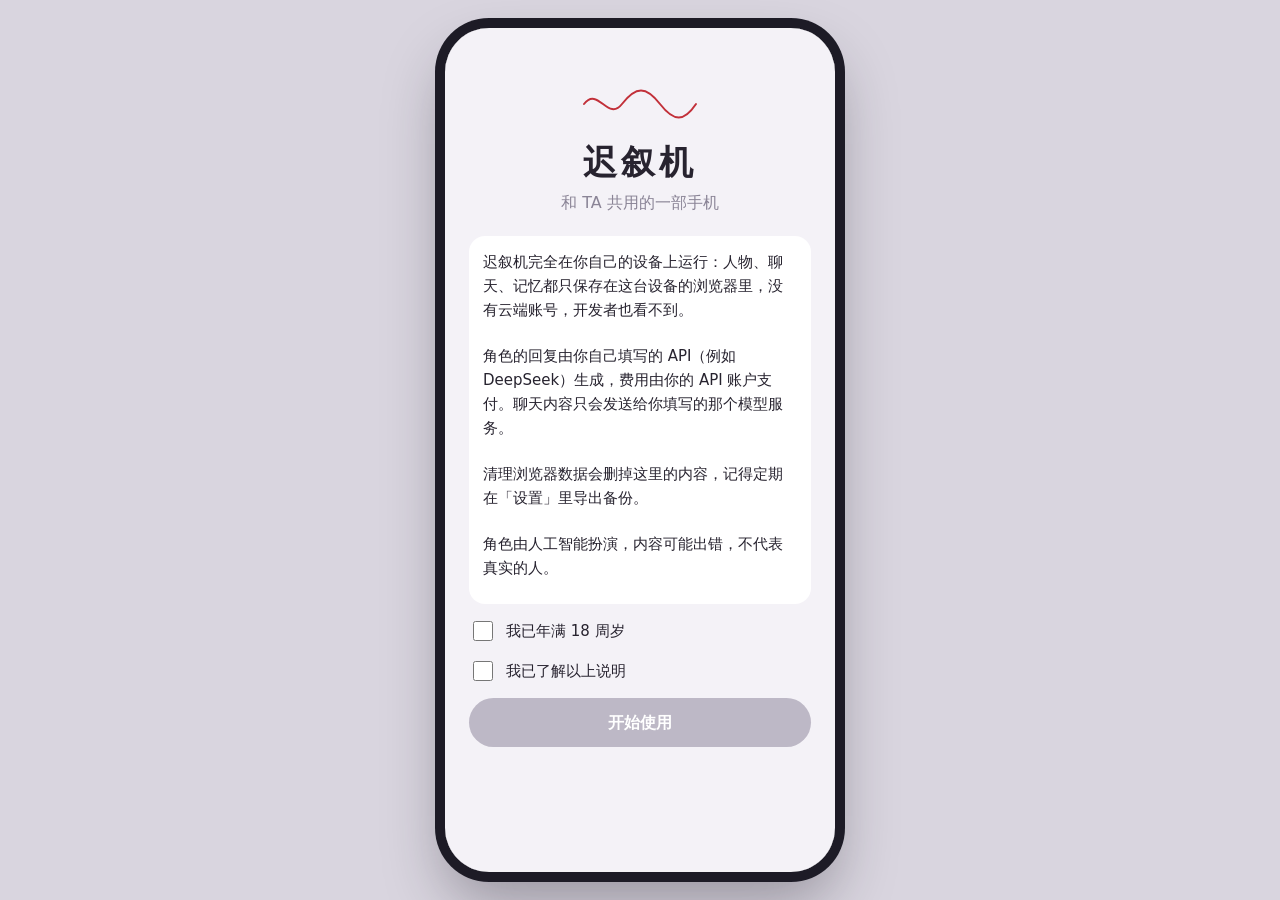
==== commit f78585f9: "预览版：图片聊天气泡 Co-Authored-By: Claude Opus 5.5 <noreply@anthropic.com> Claude-Session: https://claude.ai" ====
--- a/preview/index.html
+++ b/preview/index.html
@@ -11,11 +11,11 @@
   <link rel="icon" href="icon-192.png" />
   <link rel="apple-touch-icon" href="apple-touch-icon.png" />
   <title>迟叙机</title>
-  <link rel="stylesheet" href="assets/app-H5PWJXDN.css" />
+  <link rel="stylesheet" href="assets/app-47XVE2ND.css" />
 </head>
 <body>
   <div id="root"></div>
   <noscript>需要开启浏览器的 JavaScript 才能使用迟叙机。</noscript>
-  <script type="module" src="assets/app-WDCPV4YO.js"></script>
+  <script type="module" src="assets/app-SDKDYVGE.js"></script>
 </body>
 </html>
--- a/preview/assets/app-47XVE2ND.css
+++ b/preview/assets/app-47XVE2ND.css
@@ -0,0 +1 @@
+:root{--paper: #f4f2f7;--card: #ffffff;--ink: #27232f;--mist: #8a8496;--line: #e4e0ea;--thread: #c2313a;--thread-soft: #f6e3e5;--night: #24263a;--night-2: #34304a;--me: #2f2c3d;--serif: "Songti SC", "Noto Serif SC", "Source Han Serif SC", "STSong", "SimSun", serif;--sans: "PingFang SC", "HarmonyOS Sans SC", "MiSans", "Noto Sans SC", "Microsoft YaHei", system-ui, sans-serif;--r-sm: 10px;--r-md: 16px;--safe-t: env(safe-area-inset-top, 0px);--safe-b: env(safe-area-inset-bottom, 0px);--bar-b: 0px;--safe-l: env(safe-area-inset-left, 0px);--safe-r: env(safe-area-inset-right, 0px)}*{box-sizing:border-box}html,body{height:var(--app-h, 100%);margin:0;overflow:hidden;overscroll-behavior:none}html{background:#24263a;background-repeat:no-repeat}#root{position:fixed;top:0;left:0;right:0;height:100%}.edge-ext{position:fixed;left:0;right:0;height:calc(50% + 200px);pointer-events:none;z-index:-2}.edge-top{top:-200px}.edge-bottom{bottom:-200px}@media(min-width:560px)and (min-height:700px){.edge-ext{display:none}}@supports (height: 100lvh){:root{--bar-b: max(0px, calc(100lvh - 100dvh) );--safe-b: calc(env(safe-area-inset-bottom, 0px) + var(--bar-b))}#root{height:var(--app-h, 100lvh);bottom:auto}}body{font-family:var(--sans);font-size:16px;line-height:1.6;color:var(--ink);background:transparent;-webkit-font-smoothing:antialiased;-webkit-tap-highlight-color:transparent}button,input,textarea{font:inherit;color:inherit}button{cursor:pointer}button:disabled{cursor:default}:focus-visible{outline:2px solid var(--thread);outline-offset:2px}@media(min-width:560px)and (min-height:700px){body{background:#d9d5df}}.sr-only{position:absolute;width:1px;height:1px;overflow:hidden;clip:rect(0 0 0 0);white-space:nowrap}.stage{height:100%;display:flex;align-items:center;justify-content:center}.phone{position:relative;width:100%;height:100%;background:var(--paper);overflow:hidden}.screen{height:100%;display:flex;flex-direction:column}:root{--ease-spring: cubic-bezier(.32, .72, 0, 1);--ease-out: cubic-bezier(.22, .8, .24, 1)}.screen-stack{position:relative;flex:1;min-height:0;overflow:hidden;background:#15141c;isolation:isolate}.screen-layer{position:absolute;inset:0;display:flex;flex-direction:column;background:var(--paper)}.screen-layer[aria-hidden=true]{pointer-events:none}.screen-layer[class*=-back-out]{z-index:2}.is-zoom-forward-in{transform-origin:var(--ox, 50%) var(--oy, 60%);animation:zoom-open .4s var(--ease-spring) both}.is-zoom-back-out{transform-origin:var(--ox, 50%) var(--oy, 60%);animation:zoom-close .3s cubic-bezier(.4,0,.2,1) both}@keyframes zoom-open{0%{transform:scale(.16);opacity:0}35%{opacity:1}to{transform:none;opacity:1}}@keyframes zoom-close{0%{transform:none;opacity:1}45%{opacity:.35}to{transform:scale(.4);opacity:0;visibility:hidden}}.is-push-forward-in{animation:push-in .42s var(--ease-spring) both;box-shadow:-12px 0 32px #15141c29}.is-push-forward-out{animation:push-away .42s var(--ease-spring) both}.is-push-back-out{animation:pop-out .4s var(--ease-spring) both;box-shadow:-12px 0 32px #15141c29}.is-push-back-in{animation:pop-under .4s var(--ease-spring) both}@keyframes push-in{0%{transform:translate3d(100%,0,0)}to{transform:none}}@keyframes push-away{0%{transform:none;opacity:1}to{transform:translate3d(-28%,0,0);opacity:.7}}@keyframes pop-out{0%{transform:none}to{transform:translate3d(100%,0,0)}}@keyframes pop-under{0%{transform:translate3d(-28%,0,0);opacity:.7}to{transform:none;opacity:1}}.is-fade-forward-in,.is-fade-back-in{animation:fade-in .26s var(--ease-out) both}.is-fade-forward-out,.is-fade-back-out{animation:fade-out .2s ease both;z-index:0!important}@keyframes fade-in{0%{opacity:0;transform:translate3d(0,8px,0) scale(.995)}to{opacity:1;transform:none}}@keyframes fade-out{0%{opacity:1}to{opacity:0}}@media(prefers-reduced-motion:reduce){.screen-layer[class*=is-]{animation-duration:.16s!important}}@media(min-width:560px)and (min-height:700px){.phone{width:390px;height:min(844px,calc(100dvh - 48px));border-radius:44px;box-shadow:0 0 0 10px #1d1b26,0 30px 60px #1d1b2659}}.page{display:flex;flex-direction:column;height:100%;min-height:0}.page-body{flex:1;overflow-y:auto;padding:8px calc(16px + var(--safe-r)) calc(24px + var(--safe-b)) calc(16px + var(--safe-l));display:flex;flex-direction:column;gap:14px}.topbar{display:grid;grid-template-columns:44px 1fr 64px;align-items:center;padding:max(10px,var(--safe-t)) calc(8px + var(--safe-r)) 8px calc(8px + var(--safe-l));background:var(--paper);border-bottom:1px solid var(--line)}.topbar-title{text-align:center;min-width:0;display:flex;flex-direction:column;align-items:center;gap:2px}.topbar-title h1{font-family:var(--serif);font-size:18px;font-weight:700;margin:0;white-space:nowrap;overflow:hidden;text-overflow:ellipsis;max-width:100%}.topbar-right{display:flex;justify-content:flex-end}.icon-btn{width:44px;height:44px;border:0;background:none;display:grid;place-items:center;border-radius:50%}.icon-btn-spacer{width:44px;height:44px;display:block}.text-btn{border:0;background:none;color:var(--thread);font-weight:600;padding:8px 10px}.text-btn:disabled{color:var(--mist)}.text-btn.danger{color:var(--thread);font-weight:400;font-size:14px}.lead{margin:4px 2px;color:var(--mist);font-size:14px}.muted{color:var(--mist)}.small{font-size:13px}.card{background:var(--card);border-radius:var(--r-md);padding:16px;display:flex;flex-direction:column;gap:12px}.card-title{font-family:var(--serif);font-size:17px;margin:0}.row-between{display:flex;align-items:center;justify-content:space-between;gap:12px}.kv{display:flex;justify-content:space-between;gap:12px}.loading{padding:40px;text-align:center;color:var(--mist)}.error-box{padding:16px;text-align:center;color:var(--thread)}.field{display:flex;flex-direction:column;gap:6px}.field>span{font-size:14px;color:var(--mist)}.field input,.field textarea{width:100%;border:1px solid var(--line);background:#fbfafc;border-radius:var(--r-sm);padding:10px 12px;font-size:16px;line-height:1.5;resize:vertical}.field input:focus,.field textarea:focus{outline:none;border-color:var(--ink);background:#fff}.check{display:flex;gap:10px;align-items:center;font-size:15px}.check input{width:20px;height:20px;accent-color:var(--thread)}.link{border:0;background:none;padding:0 4px;color:var(--thread);text-decoration:underline;text-underline-offset:3px}.btn{border:0;border-radius:999px;padding:12px 18px;font-size:16px;font-weight:600;width:100%}.btn-primary{background:var(--ink);color:#fff}.btn-primary:disabled{background:#bdb8c6}.btn-ghost{background:transparent;color:var(--ink);font-weight:400}.btn-ghost:disabled{color:var(--mist)}.btn-light{background:#fff;color:var(--ink);width:auto;padding:12px 28px}.btn-danger{background:var(--thread);color:#fff}.btn-danger:disabled{background:#d9b5b8}.btn-danger-ghost{background:none;border:0;color:var(--thread);padding:14px;font-size:15px}.tag{font-size:12px;padding:1px 8px;border-radius:999px;background:#ece9f1;color:var(--ink);white-space:nowrap}.tag-red{background:var(--thread-soft);color:var(--thread)}.tag-grey{color:var(--mist)}.thread{display:inline-flex;align-items:center;gap:6px;border:0;background:none;padding:2px 4px;color:var(--thread);font-size:13px;max-width:100%}.thread span{white-space:nowrap;overflow:hidden;text-overflow:ellipsis;color:var(--ink)}.thread.is-archived span{color:var(--mist)}.avatar{display:inline-grid;place-items:center;border-radius:50%;color:#fff;flex:none;font-family:var(--serif);font-weight:700;text-shadow:0 1px 1px rgba(0,0,0,.15)}.login{flex:1;overflow-y:auto;padding:56px 24px 32px;display:flex;flex-direction:column;gap:20px}.login-mark{text-align:center;color:var(--thread)}.login-mark h1{font-family:var(--serif);font-size:34px;letter-spacing:.12em;margin:4px 0 0;color:var(--ink)}.login-mark p{margin:0;color:var(--mist)}.login-form{display:flex;flex-direction:column;gap:14px}.dev-note{background:#fff6dd;border-radius:var(--r-sm);padding:8px 12px;font-size:14px;margin:0}.signup-box{display:flex;flex-direction:column;gap:12px;background:var(--card);padding:14px;border-radius:var(--r-md)}.signup-box p{margin:0;font-size:14px}.form-error{color:var(--thread);text-align:center;margin:0}.terms p{margin:0 0 10px;font-size:15px}.home{flex:1;overflow-y:auto;color:#fff;padding:max(48px,calc(var(--safe-t) + 20px)) calc(22px + var(--safe-r)) calc(24px + var(--safe-b)) calc(22px + var(--safe-l));display:flex;flex-direction:column;gap:28px;background:url("data:image/svg+xml,%3Csvg xmlns='http://www.w3.org/2000/svg' viewBox='0 0 400 800' preserveAspectRatio='none'%3E%3Cpath d='M-20 260 C 90 200, 140 360, 230 300 S 360 180, 420 250' fill='none' stroke='%23c2313a' stroke-opacity='.55' stroke-width='1.4'/%3E%3Cpath d='M230 300 C 280 420, 200 520, 300 600 S 380 760, 430 820' fill='none' stroke='%23c2313a' stroke-opacity='.3' stroke-width='1.2'/%3E%3C/svg%3E") center / 100% 100% no-repeat,linear-gradient(180deg,var(--night) 0%,var(--night-2) 100%);background-color:var(--night)}.home-clock{display:flex;flex-direction:column;align-items:center}.home-time{font-size:64px;font-weight:200;line-height:1.1;letter-spacing:.02em}.home-date{font-size:14px;opacity:.75}.home-who{display:flex;flex-direction:column;align-items:center;gap:6px}.home-person{display:flex;flex-direction:column;align-items:center;gap:6px;border:0;background:none;color:#fff}.home-name{font-family:var(--serif);font-size:24px;font-weight:700;letter-spacing:.06em}.home-switch{font-size:12px;opacity:.6}.home-who .thread{color:#ff8a92}.home-who .thread span{color:#ffffffd9}.home-empty{text-align:center;display:flex;flex-direction:column;align-items:center;gap:8px;padding:0 8px}.home-empty h2{font-family:var(--serif);margin:0}.home-empty p{margin:0 0 8px;opacity:.75;font-size:15px}.home-apps{display:grid;grid-template-columns:repeat(4,1fr);gap:20px 8px;margin-top:auto}.app{border:0;background:none;color:#fff;display:flex;flex-direction:column;align-items:center;gap:6px;position:relative}.app-glyph{width:58px;height:58px;border-radius:16px;background:var(--paper);color:var(--ink);display:grid;place-items:center;font-family:var(--serif);font-size:26px;font-weight:700}.app-label{font-size:12px}.app.is-soon .app-glyph{background:#f4f2f738;color:#ffffffb3}.app.is-soon .app-label{opacity:.6}.app-soon{position:absolute;top:-6px;right:2px;font-size:10px;background:var(--night);border:1px solid rgba(255,255,255,.3);border-radius:999px;padding:0 5px}.chat-list{flex:1;overflow-y:auto;padding:12px 12px 8px;display:flex;flex-direction:column;gap:10px;overscroll-behavior:contain}.chat-empty{text-align:center;color:var(--mist);margin:auto 24px;font-size:15px}.load-more{font-size:14px}.msg{display:flex;gap:10px;align-items:flex-start;max-width:100%}.msg>.avatar,.msg-me-avatar .avatar,.msg>.msg-me-avatar+* .avatar{border-radius:5px;flex:none}.msg-me>.avatar{border-radius:5px}.msg.is-pending{opacity:.6}.msg-time{align-self:center;font-size:12px;color:#a3a0ab;margin:6px 0 -2px}.chat.has-bg .msg-time{color:#ffffffe6;text-shadow:0 1px 2px rgba(0,0,0,.45)}.msg-me{flex-direction:row-reverse}.msg-body{display:flex;flex-direction:column;max-width:76%}.msg-me .msg-body{align-items:flex-end}.bubble{position:relative;padding:9px 12px;border-radius:6px;white-space:pre-wrap;word-break:break-word;font-size:16px;line-height:1.5;background:var(--card);min-height:40px}.msg-me .bubble{background:var(--me);color:#fff;border-radius:6px}.msg .msg-body>.bubble:before{content:"";position:absolute;top:14px;width:10px;height:10px;background:inherit;border-radius:1.5px;transform:rotate(45deg)}.msg-them .msg-body>.bubble:before{left:-4px}.msg-me .msg-body>.bubble:before{right:-4px}.msg .msg-body>.bubble.typing:before{top:14px}.msg-meta{display:flex;gap:6px;align-items:center;font-size:11px;color:var(--mist);padding:2px 4px 0}.msg-more{border:0;background:none;color:var(--mist);padding:0 6px;letter-spacing:1px;font-size:14px;line-height:1;min-height:24px}.typing{display:flex;gap:4px;padding:14px}.typing i{width:6px;height:6px;border-radius:50%;background:var(--mist);animation:blink 1.2s infinite}.typing i:nth-child(2){animation-delay:.2s}.typing i:nth-child(3){animation-delay:.4s}@keyframes blink{0%,80%,to{opacity:.25}40%{opacity:1}}@media(prefers-reduced-motion:reduce){.typing i{animation:none;opacity:.6}}.sys-note{align-self:center;font-size:12px;color:var(--mist);background:#ebe8f0;padding:2px 10px;border-radius:999px}.fork-divider{display:flex;align-items:center;gap:8px;margin:6px 0;color:var(--thread);font-size:12px}.fork-divider:before,.fork-divider:after{content:"";flex:1;height:1px;background:currentColor;opacity:.5}.fork-divider span{white-space:nowrap}.composer{display:flex;gap:8px;align-items:flex-end;padding:8px 10px calc(8px + var(--safe-b));border-top:1px solid var(--line);background:var(--paper)}.composer textarea{flex:1;border:1px solid var(--line);border-radius:20px;padding:9px 14px;resize:none;max-height:120px;field-sizing:content;background:#fff;font-size:16px;line-height:1.4}.composer textarea:focus{outline:none;border-color:var(--ink)}.send{width:40px;height:40px;border-radius:50%;border:0;background:var(--thread);color:#fff;display:grid;place-items:center;flex:none}.send:disabled{background:#d8d3de}.composer-off{justify-content:center;color:var(--mist);font-size:14px;text-align:center}.sheet-backdrop{position:absolute;inset:0;background:#1d1b2666;display:flex;align-items:flex-end;z-index:20;animation:backdrop-in .3s ease both}.sheet-backdrop .sheet{animation:sheet-up .44s var(--ease-spring) both}.sheet-backdrop.is-closing{animation:backdrop-out .26s ease both;pointer-events:none}.sheet-backdrop.is-closing .sheet{animation:sheet-down .26s cubic-bezier(.4,0,.9,.6) both}@keyframes backdrop-in{0%{background:#1d1b2600}to{background:#1d1b2666}}@keyframes backdrop-out{0%{background:#1d1b2666}to{background:#1d1b2600}}@keyframes sheet-up{0%{transform:translate3d(0,100%,0)}to{transform:none}}@keyframes sheet-down{0%{transform:none}to{transform:translate3d(0,100%,0)}}@media(prefers-reduced-motion:reduce){.sheet-backdrop,.sheet-backdrop .sheet,.sheet-backdrop.is-closing,.sheet-backdrop.is-closing .sheet{animation-duration:.12s}}.sheet{width:100%;max-height:88%;overflow-y:auto;background:var(--paper);border-radius:22px 22px 0 0;padding:8px 18px calc(20px + var(--safe-b));display:flex;flex-direction:column;gap:12px}.sheet form{display:flex;flex-direction:column;gap:14px}.sheet p{margin:0}.sheet-handle{width:40px;height:4px;border-radius:2px;background:#cfcad6;align-self:center;margin-bottom:4px}.sheet-title{font-family:var(--serif);font-size:18px;margin:0;text-align:center}.menu{display:flex;flex-direction:column;background:var(--card);border-radius:var(--r-md);overflow:hidden}.menu button{border:0;background:none;text-align:left;padding:14px 16px;display:flex;flex-direction:column;gap:2px}.menu button+button{border-top:1px solid var(--line)}.menu button span{font-size:13px;color:var(--mist)}.menu button.danger b{color:var(--thread)}.quote{margin:0;padding:10px 14px;border-left:3px solid var(--thread);background:var(--card);border-radius:0 var(--r-sm) var(--r-sm) 0;font-size:15px;white-space:pre-wrap;max-height:120px;overflow:auto}.toast{position:absolute;left:50%;top:calc(76px + var(--safe-t));transform:translate(-50%);background:var(--ink);color:#fff;padding:9px 16px;border-radius:999px;font-size:14px;z-index:30;max-width:86%;text-align:center;animation:toast-in .36s var(--ease-spring) both,toast-out .3s ease 2.3s both}@keyframes toast-in{0%{opacity:0;transform:translate(-50%,-10px) scale(.96)}to{opacity:1;transform:translate(-50%)}}@keyframes toast-out{to{opacity:0;transform:translate(-50%,-6px)}}@media(prefers-reduced-motion:reduce){.toast{animation:none}}.threads{list-style:none;margin:0;padding:0;display:flex;flex-direction:column}.thread-row{position:relative;padding-left:calc(var(--depth) * 22px + 22px)}.thread-row:before{content:"";position:absolute;top:0;bottom:0;left:calc(var(--depth) * 22px + 8px);width:1.5px;background:#cbc5d3}.thread-row:after{content:"";position:absolute;top:22px;left:calc(var(--depth) * 22px + 3px);width:12px;height:12px;border-radius:50%;background:var(--paper);border:1.5px solid #a9a2b4}.thread-row.is-view:before{background:var(--thread)}.thread-row.is-view:after{background:var(--thread);border-color:var(--thread)}.thread-row.is-archived{opacity:.55}.thread-node{width:100%;text-align:left;border:0;background:none;padding:12px 4px 12px 6px;display:flex;flex-direction:column;gap:2px;border-radius:var(--r-sm)}.thread-node:hover{background:#fff9}.thread-name{font-family:var(--serif);font-size:17px;font-weight:700}.thread-tags{display:flex;gap:6px;flex-wrap:wrap}.thread-tags:empty{display:none}.thread-info{font-size:13px;color:var(--mist)}.switch{position:relative;width:50px;height:30px;flex:none}.switch input{position:absolute;opacity:0;inset:0;margin:0;cursor:pointer;z-index:1}.switch span[aria-hidden]{position:absolute;inset:0;border-radius:999px;background:#d8d3de;transition:background .2s}.switch span[aria-hidden]:after{content:"";position:absolute;top:3px;left:3px;width:24px;height:24px;border-radius:50%;background:#fff;transition:transform .2s;box-shadow:0 1px 2px #0003}.switch input:checked+span{background:var(--thread)}.switch input:checked+span:after{transform:translate(20px)}.switch input:disabled+span{opacity:.5}.switch input:focus-visible+span{outline:2px solid var(--thread);outline-offset:2px}.choices{border:0;padding:0;margin:0;display:flex;flex-direction:column;gap:8px}.choice{display:flex;gap:10px;align-items:flex-start;background:var(--card);border:1.5px solid transparent;border-radius:var(--r-sm);padding:12px;cursor:pointer}.choice.is-on{border-color:var(--thread)}.choice input{accent-color:var(--thread);margin-top:5px}.choice span{display:flex;flex-direction:column}.choice small{color:var(--mist);font-size:13px}.version-row{display:grid;grid-template-columns:auto 1fr auto;gap:10px;align-items:baseline;font-size:14px}.people{list-style:none;margin:0;padding:0;display:flex;flex-direction:column;gap:8px}.person{width:100%;display:flex;align-items:center;gap:12px;padding:12px;border:0;border-radius:var(--r-md);background:var(--card);text-align:left}.person-text{flex:1;display:flex;flex-direction:column;align-items:flex-start;min-width:0}.person-text b{font-family:var(--serif);font-size:17px}.person-text .thread{padding:0}.segmented{display:flex;margin:10px 16px 0;background:#e6e2ec;border-radius:999px;padding:3px}.segmented button{flex:1;border:0;background:none;border-radius:999px;padding:6px;font-size:14px}.segmented button[aria-selected=true]{background:#fff;font-weight:600}.grid-3{display:grid;grid-template-columns:repeat(3,1fr);gap:8px}.fresh{display:flex;flex-direction:column;gap:6px}.fresh pre{margin:0;background:#fbfafc;border:1px dashed var(--line);padding:10px;border-radius:var(--r-sm);font-size:15px;letter-spacing:.08em}.admin-list{list-style:none;margin:0;padding:0;display:flex;flex-direction:column;gap:6px}.admin-list li{background:var(--card);border-radius:var(--r-sm);padding:10px 12px;display:flex;flex-wrap:wrap;align-items:center;gap:4px 10px}.admin-list li .small{flex:1 1 60%}.code{border:0;background:none;padding:0;font-weight:700;letter-spacing:.08em}.msg-img{max-width:200px;max-height:260px;border-radius:6px;display:block;margin-bottom:4px;object-fit:cover;background:#e6e2ec}.msg-me .msg-img{margin-left:auto}.reply-missing{align-self:center;display:flex;flex-direction:column;align-items:center;gap:2px;font-size:13px;color:var(--mist)}.reply-missing .btn{width:auto;padding:6px 16px;color:var(--thread);font-weight:600}.attach{width:40px;height:40px;border:0;background:none;color:var(--ink);display:grid;place-items:center;flex:none;border-radius:50%}.attach:disabled{color:var(--mist)}.attach-preview{position:relative;align-self:flex-start;margin:6px 12px 0 60px}.attach-preview img{height:72px;border-radius:10px;display:block}.attach-preview button{position:absolute;top:-8px;right:-8px;width:24px;height:24px;border-radius:50%;border:0;background:var(--ink);color:#fff;line-height:1}.card-attn{border:1.5px solid var(--thread)}.mem{display:flex;flex-direction:column;gap:2px;padding-bottom:10px;border-bottom:1px solid var(--line)}.mem:last-child{border-bottom:0;padding-bottom:0}.mem p{margin:0;font-size:15px}.mem-actions{display:flex;gap:4px;justify-content:flex-end}.mem-actions .text-btn{padding:2px 8px;font-size:13px}.muted-btn{color:var(--mist)!important;font-weight:400!important}.stat-grid{display:grid;grid-template-columns:1fr 1fr;gap:8px}.stat{background:#fbfafc;border-radius:var(--r-sm);padding:10px 12px}.stat b{display:block;font-size:22px;font-family:var(--serif)}.stat span{font-size:13px;color:var(--mist)}.avatar-img{object-fit:cover;border-radius:50%;display:inline-block;background:#e6e2ec}.create{display:flex;flex-direction:column;gap:14px}.create-head{display:flex;gap:14px;align-items:flex-end}.grow{flex:1;min-width:0}.avatar-picker{display:flex;flex-direction:column;align-items:center;gap:2px}.avatar-btn{position:relative;border:0;background:none;padding:0;border-radius:50%}.avatar-badge{position:absolute;right:-2px;bottom:-2px;width:24px;height:24px;border-radius:50%;background:var(--ink);color:#fff;font-size:12px;display:grid;place-items:center;border:2px solid #fff}.field select{width:100%;border:1px solid var(--line);background:#fbfafc;border-radius:var(--r-sm);padding:10px 12px;font-size:16px}.world-peek{margin:0;font-size:13px;color:var(--mist);white-space:pre-wrap;display:-webkit-box;-webkit-line-clamp:3;-webkit-box-orient:vertical;overflow:hidden}.world-peek-row{display:flex;align-items:flex-start;gap:8px}.world-peek-row .world-peek{flex:1}.world-card .btn-danger-ghost{padding:4px;align-self:flex-start}.save-state{text-align:center;min-height:1.4em;margin:0}.draft-row{display:flex;align-items:center;gap:4px}.draft-row .person{flex:1}.msg-img-loading{width:160px;height:120px}.row-2{display:grid;grid-template-columns:1fr 1fr;gap:8px}.app-glyph{position:relative}.app-badge{position:absolute;top:-6px;right:-6px;min-width:18px;height:18px;padding:0 5px;border-radius:999px;background:#fa5151;color:#fff;font-family:var(--sans);font-size:11px;font-weight:600;line-height:18px;text-align:center}.toggle-row{display:flex;align-items:center;justify-content:space-between;gap:12px}.toggle-row>span:first-child{display:flex;flex-direction:column}.toggle-row small{color:var(--mist);font-size:13px}.wx{background:#fff;position:relative}.wx-scroll{flex:1;overflow-y:auto;padding-bottom:calc(40px + var(--safe-b))}.wx-cover{position:relative;height:290px;margin-bottom:52px;background:url("data:image/svg+xml,%3Csvg xmlns='http://www.w3.org/2000/svg' viewBox='0 0 400 300' preserveAspectRatio='none'%3E%3Cpath d='M-10 200 C 80 120, 150 260, 240 180 S 360 90, 420 150' fill='none' stroke='%23c2313a' stroke-opacity='.6' stroke-width='1.4'/%3E%3C/svg%3E") center / 100% 100% no-repeat,linear-gradient(160deg,#34304a,#24263a 60%,#1d1b26);background-color:#312e46}.wx-cover-bar{position:absolute;top:0;left:0;right:0;display:flex;justify-content:space-between;padding:max(8px,var(--safe-t)) 8px 0}.wx-light{color:#fff}.wx-owner{position:absolute;right:16px;bottom:-36px;display:flex;align-items:flex-start;gap:16px}.wx-owner-name{color:#fff;font-size:18px;font-weight:600;margin-top:14px;text-shadow:0 1px 3px rgba(0,0,0,.4)}.wx-me{display:inline-grid;place-items:center;border-radius:6px;background:#c9c5d1;color:#fff;font-weight:600;flex:none}.wx-owner-avatar{width:70px;height:70px;font-size:26px;border:2px solid #fff;border-radius:8px}.wx-empty{color:#888;font-size:14px;text-align:center;padding:24px 32px;line-height:1.8}.wx-list{list-style:none;margin:0;padding:0}.wx-post{display:flex;gap:10px;padding:14px 16px;border-bottom:1px solid #eee}.wx-post>.avatar,.wx-post>.wx-me{border-radius:6px}.wx-post .avatar-img{border-radius:6px}.wx-body{flex:1;min-width:0}.wx-name{color:#576b95;font-weight:600;font-size:15px;line-height:1.4}.wx-text{font-size:15px;color:#191919;white-space:pre-wrap;word-break:break-word;margin-top:3px;line-height:1.55}.wx-pics{display:grid;gap:4px;margin-top:8px;grid-template-columns:repeat(3,80px)}.wx-pics.n1{grid-template-columns:auto}.wx-pics.n2{grid-template-columns:repeat(2,80px)}.wx-pic{width:80px;height:80px;background:#f2f2f2;display:block;overflow:hidden;position:relative;border:0;padding:0}.wx-pic img{width:100%;height:100%;object-fit:cover;display:block}.wx-pic.is-single{width:fit-content;height:auto;max-width:180px;max-height:180px;background:none}.wx-pic.is-single img{width:auto;height:auto;max-width:180px;max-height:180px;object-fit:contain}.wx-meta{display:flex;justify-content:space-between;align-items:center;margin-top:8px;color:#b2b2b2;font-size:12px}.wx-actions-wrap{position:relative;display:flex;align-items:center}.wx-dots{border:0;background:#f7f7f7;color:#576b95;border-radius:4px;padding:0 8px;height:22px;font-weight:700;letter-spacing:1px;line-height:1}.wx-actions{position:absolute;right:40px;top:50%;transform:translateY(-50%);display:flex;background:#4c4c4c;border-radius:4px;overflow:hidden;white-space:nowrap}.wx-actions button{border:0;background:none;color:#fff;padding:8px 16px;font-size:13px}.wx-actions button+button{border-left:1px solid #3a3a3a}.wx-box{margin-top:8px;background:#f7f7f7;border-radius:4px;font-size:14px;position:relative}.wx-box:before{content:"";position:absolute;top:-6px;left:12px;border:6px solid transparent;border-top:0;border-bottom-color:#f7f7f7}.wx-likes{color:#576b95;padding:5px 10px}.wx-likes+.wx-comments{border-top:1px solid #ececec}.wx-comments{padding:5px 10px;display:flex;flex-direction:column;gap:2px;color:#191919}.wx-comments b{color:#576b95;font-weight:600}.wx-comment-bar{position:absolute;left:0;right:0;bottom:0;display:flex;gap:8px;align-items:center;padding:8px 10px calc(8px + var(--safe-b));background:#f7f7f7;border-top:1px solid #e5e5e5}.wx-comment-bar input{flex:1;border:0;border-radius:4px;padding:9px 10px;font-size:16px;background:#fff}.wx-send{border:0;background:#07c160;color:#fff;border-radius:4px;padding:7px 14px;font-size:15px;font-weight:600}.wx-send:disabled{background:#b5e8cc}.wx-text-btn{border:0;background:none;font-size:16px;color:#191919;padding:6px 4px}.wx-compose{background:#fff}.wx-compose-top{display:flex;justify-content:space-between;align-items:center;padding:max(10px,var(--safe-t)) 14px 10px}.wx-compose-text{width:100%;border:0;resize:none;font-size:17px;line-height:1.6;padding:4px 0;background:transparent}.wx-compose-text:focus{outline:none}.wx-compose-grid{display:grid;grid-template-columns:repeat(3,1fr);gap:6px}.wx-compose-grid .wx-pic{width:100%;height:auto;aspect-ratio:1}.wx-pic-add{font-size:34px;color:#b2b2b2;background:#f2f2f2;display:grid!important;place-items:center}.wx-pic-del{position:absolute;top:2px;right:2px;width:22px;height:22px;border-radius:50%;border:0;background:#0000008c;color:#fff;line-height:1}.wx-compose-who{display:flex;justify-content:space-between;border-top:1px solid #eee;padding:14px 0;font-size:15px;color:#191919;margin-top:12px}.wx-compose-who span:last-child{color:#888}.diary,.diary .topbar{background:#f6f1e7}.diary-page{background:#fffdf8;border-radius:4px;padding:18px 18px 22px;box-shadow:0 1px #e9e1cf;background-image:repeating-linear-gradient(to bottom,transparent 0,transparent 31px,#efe6d4 31px,#efe6d4 32px);background-position:0 18px}.diary-page h2{font-family:var(--serif);font-size:15px;line-height:32px;color:#8a6f4a;margin:0;font-weight:700}.diary-page p{margin:0;font-family:var(--serif);font-size:16px;line-height:32px;color:#3a3226;white-space:pre-wrap}.wx-del{border:0;background:none;color:#576b95;font-size:12px;margin-left:10px;padding:0}.wx-comment{display:block;width:100%;text-align:left;border:0;background:none;padding:1px 0;font:inherit;color:inherit}.wx-comment:active{background:#e5e5e5}.sheet-quote{font-family:var(--serif);color:var(--ink);background:#fff;border-radius:10px;padding:10px 12px}.notice{position:absolute;left:8px;right:8px;top:max(8px,var(--safe-t));z-index:40;display:grid;grid-template-columns:1fr;gap:2px;text-align:left;border:0;border-radius:18px;padding:10px 14px 12px;background:#faf9fcf0;backdrop-filter:blur(16px);-webkit-backdrop-filter:blur(16px);box-shadow:0 10px 30px #1d1b2638;color:var(--ink);font:inherit;animation:notice-in .35s cubic-bezier(.2,.9,.3,1.2)}.notice-app{font-size:12px;color:var(--mist)}.notice b{font-size:15px}.notice-body{font-size:14px;line-height:1.45;display:-webkit-box;-webkit-line-clamp:2;-webkit-box-orient:vertical;overflow:hidden}@keyframes notice-in{0%{transform:translateY(-120%);opacity:0}to{transform:none;opacity:1}}@media(prefers-reduced-motion:reduce){.notice{animation:none}}.grid-2{display:grid;grid-template-columns:1fr 1fr;gap:10px}.card-sub{font-size:13px;color:var(--mist);font-weight:600;margin:8px 0 0;letter-spacing:1px}.toggle-row.is-off{opacity:.45}.room,.room .topbar{background:#f7f1e8}.room-body{padding-top:4px}.room-svg{width:100%;height:auto;display:block;margin:0 auto;max-width:520px;touch-action:manipulation}.room-hit{cursor:pointer;outline:none}.room-hit:focus-visible{filter:drop-shadow(0 0 3px #c2313a)}.room-hit:active{opacity:.8}.room-plus{font-size:12px;fill:#96785a99;font-family:var(--sans)}.room-cal{font-size:9px;fill:#3a3226;font-family:var(--sans);font-weight:700}.room-zzz{font-size:9px;fill:#8a84a8;font-family:var(--serif);font-style:italic}.room-note.is-new{animation:note-wiggle 1.6s ease-in-out infinite;transform-box:fill-box;transform-origin:top center}@keyframes note-wiggle{0%,to{transform:rotate(0)}50%{transform:rotate(-6deg)}}.room-glow{animation:glow 1.4s ease-in-out infinite}@keyframes glow{0%,to{opacity:.15}50%{opacity:.55}}@media(prefers-reduced-motion:reduce){.room-note.is-new,.room-glow{animation:none}}.room-status{display:flex;align-items:center;gap:8px;justify-content:center;font-family:var(--serif);color:#5a4a3a;margin:6px 0 0}.room-status .dot{width:8px;height:8px;border-radius:50%}.room-tip{text-align:center;line-height:1.7}.room-pick{width:100%;aspect-ratio:4 / 3;border:6px solid;border-radius:4px;background:#fff;display:grid;place-items:center;color:var(--mist);overflow:hidden;padding:0}.room-pick img{width:100%;height:100%;object-fit:cover}.room-frames{display:flex;gap:8px;flex-wrap:wrap}.room-frames button{display:flex;align-items:center;gap:6px;border:1px solid #e2dce8;background:#fff;border-radius:999px;padding:6px 12px;font-size:14px;color:var(--ink)}.room-frames button i{width:14px;height:14px;border-radius:3px;border:1px solid rgba(0,0,0,.12)}.room-frames button.is-on,.room-items button.is-on{border-color:var(--thread);box-shadow:0 0 0 1px var(--thread) inset}.room-photo-big{border:8px solid;border-radius:3px;background:#fff;box-shadow:0 6px 18px #3c28142e;min-height:120px;display:grid;place-items:center}.room-photo-big img{width:100%;max-height:52vh;object-fit:contain;display:block}.room-note-folded{position:relative;border:0;background:#fffaf0;color:#6a5a46;font-family:var(--serif);padding:12px 14px 12px 30px;text-align:left;box-shadow:0 3px 10px #3c28141f;transform:rotate(-1.2deg)}.room-note-open{position:relative;background:#fffaf0;padding:22px 18px 16px;box-shadow:0 6px 18px #3c281429;transform:rotate(-1deg);background-image:repeating-linear-gradient(to bottom,transparent 0,transparent 27px,#efe3cc 27px,#efe3cc 28px);background-position:0 14px}.room-note-open p{margin:0;font-family:var(--serif);font-size:17px;line-height:28px;color:#3a3226;white-space:pre-wrap}.room-note-open span{display:block;text-align:right;font-family:var(--serif);color:#8a6f4a;margin-top:6px}.pin{position:absolute;width:12px;height:12px;border-radius:50%;background:#c2313a;box-shadow:0 2px 4px #00000040}.room-note-open .pin{top:-5px;left:50%;margin-left:-6px}.room-note-folded .pin{left:10px;top:50%;margin-top:-6px}.room-actions{display:flex;justify-content:center;gap:24px}.room-slots{display:grid;gap:8px}.room-slots button{aspect-ratio:4 / 3;border:1px dashed #cdb497;background:#fffaf3;border-radius:6px;color:var(--mist);font-size:13px}.room-slots button.is-taken{background:#efe4d4;border-style:solid}.room-slots button.is-here{background:var(--ink);color:#fff;border-color:var(--ink)}.room-items{display:grid;grid-template-columns:repeat(4,1fr);gap:8px}.room-items button{display:flex;flex-direction:column;align-items:center;gap:2px;border:1px solid #e2dce8;background:#fff;border-radius:12px;padding:8px 2px;font-size:12px;color:var(--ink)}.room-keepsake-head{display:flex;align-items:center;gap:12px;background:#fff;border-radius:12px;padding:10px 12px}.room-keepsake-head p{margin:0;font-size:16px}.serif{font-family:var(--serif)}.room-snippet{display:flex;flex-direction:column;gap:6px}.room-snippet p{margin:0;font-size:14px;line-height:1.5;padding:8px 10px;border-radius:10px;background:#fff}.room-snippet p b{margin-right:6px;color:var(--mist);font-weight:600}.room-snippet p.is-source{box-shadow:0 0 0 1px #e7b8a8 inset;background:#fff7f2}.room-memlist{list-style:none;margin:0;padding:0;display:flex;flex-direction:column;gap:6px}.room-memlist button{width:100%;text-align:left;border:0;background:#fff;border-radius:10px;padding:10px 12px;font-size:15px;color:var(--ink)}.bubble{-webkit-touch-callout:none}.msg-more{min-width:36px;min-height:28px;font-size:16px}.chat-tip{display:flex;gap:10px;align-items:center;margin:0 10px 6px;padding:10px 12px;background:#fff;border-radius:12px;font-size:13px;line-height:1.5;color:var(--ink);box-shadow:0 2px 8px #27232f14}.chat-tip b{color:var(--thread);font-weight:600}.chat-tip button{flex:none;border:0;background:var(--ink);color:#fff;border-radius:999px;padding:6px 12px;font-size:13px}@media(hover:none){.bubble{-webkit-user-select:none;user-select:none}}.wtree-wrap{flex-shrink:0;background:#fff;border-radius:16px;padding:10px 6px;overflow-x:auto}.wtree{position:relative;min-width:100%}.wtree-svg{position:absolute;left:0;top:0;overflow:visible}.wtree-row{position:absolute;left:calc(var(--lanes) + 6px);right:4px;height:58px;display:flex;flex-direction:column;justify-content:center;gap:2px;border:0;background:none;text-align:left;padding:0 8px;border-radius:10px;color:var(--ink);font:inherit;min-width:200px}.wtree-row:active,.wtree-row:hover{background:#f6f3f9}.wtree-row.is-view{background:#fbf1f1}.wtree-name{font-family:var(--serif);font-size:16px;font-weight:700;display:flex;align-items:center;gap:6px;flex-wrap:wrap;border-left:3px solid var(--c);padding-left:7px;line-height:1.3}.wtree-sub{font-size:12.5px;color:var(--mist);line-height:1.4;overflow:hidden;text-overflow:ellipsis;display:-webkit-box;-webkit-line-clamp:2;-webkit-box-orient:vertical}.wtree-row:not(.is-end) .wtree-sub{padding-left:10px}.wtree-latest{display:inline-block;font-size:11px;color:var(--c);border:1px solid var(--c);border-radius:999px;padding:0 6px;margin-right:4px}.wtree-row.is-archived{opacity:.6}.wtree-endname{color:var(--ink);font-weight:600;margin-right:6px}.look-grid{display:grid;grid-template-columns:repeat(auto-fill,minmax(96px,1fr));gap:8px}.look-grid button{display:flex;flex-direction:column;align-items:center;gap:2px;border:1px solid #e2dce8;background:#fbf8f2;border-radius:14px;padding:10px 4px 8px;color:var(--ink);font:inherit}.look-grid button.is-on{border-color:var(--thread);box-shadow:0 0 0 1px var(--thread) inset;background:#fff}.look-grid img{height:84px;width:auto;image-rendering:auto}.look-grid b{font-size:13px}.look-grid span{font-size:11px;color:var(--mist)}.look-plain{display:block;width:26px;height:52px;border-radius:13px 13px 8px 8px;margin:16px 0;opacity:.85}.app-glyph.has-icon{background:none;padding:0;overflow:visible;box-shadow:none}.app-glyph.has-icon img{width:100%;height:100%;display:block;border-radius:inherit;box-shadow:0 6px 16px #0000002e}.app.is-soon .app-glyph.has-icon img{opacity:.55;filter:grayscale(.4)}.home.has-widgets{gap:20px;padding-top:36px}.home.has-widgets .home-time{font-size:52px}.home.has-widgets .home-who{gap:4px}.home.has-widgets .home-who .avatar{width:44px!important;height:44px!important}.home.has-widgets .home-name{font-size:20px}.widgets{display:grid;grid-template-columns:1fr 1fr;gap:14px}.widget{position:relative;aspect-ratio:1;border-radius:22px;border:0;padding:12px;color:#fff;overflow:hidden;font:inherit;text-align:left;background:#ffffff29;box-shadow:0 8px 24px #0000002e,inset 0 0 0 1px #ffffff1f}.widget-record{display:flex;flex-direction:column;padding:10px 10px 8px;background:linear-gradient(160deg,#403028c7,#201a1ed1)}.record-deck{position:relative;flex:1;border:0;background:none;padding:0;display:grid;place-items:center;min-height:0}.vinyl{position:relative;display:grid;place-items:center;aspect-ratio:1;height:100%;max-height:112px;border-radius:50%;background:repeating-radial-gradient(circle at 50% 50%,#151315 0 1.5px,#262226 1.5px 3px);box-shadow:0 4px 12px #00000073,inset 0 0 0 2px #0c0b0c}.vinyl:after{content:"";position:absolute;inset:0;border-radius:50%;background:conic-gradient(from 30deg,transparent 0 10%,rgba(255,255,255,.14) 14%,transparent 20% 60%,rgba(255,255,255,.1) 64%,transparent 70%)}.vinyl-label{width:42%;aspect-ratio:1;border-radius:50%;background:#c2313a center / cover;box-shadow:0 0 0 2px #0006;position:relative;z-index:1}.vinyl-label:after{content:"";position:absolute;left:50%;top:50%;width:9%;aspect-ratio:1;margin:-4.5% 0 0 -4.5%;border-radius:50%;background:#111}.vinyl.is-playing{animation:spin 6s linear infinite}@keyframes spin{to{transform:rotate(360deg)}}.tonearm{position:absolute;right:-2px;top:-4px;width:30%;height:72%;transform-origin:75% 10%;transform:rotate(-22deg);transition:transform .6s ease;pointer-events:none}.tonearm.is-on{transform:rotate(4deg)}.widget-caption{border:0;background:none;color:#fff;text-align:left;padding:6px 2px 0;display:flex;flex-direction:column;font:inherit;min-width:0}.widget-caption b{font-size:13px;white-space:nowrap;overflow:hidden;text-overflow:ellipsis}.widget-caption span{font-size:11px;opacity:.7;white-space:nowrap;overflow:hidden;text-overflow:ellipsis}.record-pick{display:flex;align-items:center;gap:14px;border:0;background:#fff;border-radius:14px;padding:12px;color:var(--ink);font:inherit}.record-pick .vinyl{height:84px;flex:none}.widget-weather{display:flex;flex-direction:column;justify-content:flex-start;gap:0}.widget-weather.is-sunny{background:linear-gradient(160deg,#5aa7e6,#3a7cc4)}.widget-weather.is-cloudy{background:linear-gradient(160deg,#7f8ea6,#56637a)}.widget-weather.is-rainy{background:linear-gradient(160deg,#56677f,#343f53)}.widget-weather.is-snowy{background:linear-gradient(160deg,#9fb3c9,#6f86a3)}.widget-weather.is-empty{align-items:flex-start;justify-content:center;gap:6px}.wx-city{font-size:14px;font-weight:600}.wx-now{font-size:40px;font-weight:300;line-height:1.05}.widget-weather svg{margin-top:auto}.wx-text{font-size:13px;font-weight:600}.wx-range{font-size:11px;opacity:.85}.wx-search{display:flex;gap:8px}.wx-search input{flex:1;min-width:0;border:1px solid #e2dce8;border-radius:12px;padding:10px 12px;font-size:16px;background:#fff}.wx-search .btn{flex:none;width:auto;padding:0 18px;min-height:44px}.wx-results{list-style:none;margin:0;padding:0;display:flex;flex-direction:column;gap:6px}.wx-results button{width:100%;text-align:left;border:0;background:#fff;border-radius:10px;padding:10px 12px;display:flex;gap:8px;align-items:baseline;color:var(--ink);font:inherit}.wx-results span{font-size:13px;color:var(--mist)}@media(prefers-reduced-motion:reduce){.vinyl.is-playing{animation-duration:30s}.tonearm{transition:none}}.wall-preview{width:96px;aspect-ratio:9 / 16;border-radius:12px;background:linear-gradient(180deg,var(--night),var(--night-2)) center / cover;flex:none;box-shadow:0 4px 12px #00000026}.wall-row{display:flex;gap:14px;align-items:center}.wall-row>div{display:flex;flex-direction:column;gap:8px;flex:1}.chat{position:relative;isolation:isolate}.chat-bg{position:absolute;inset:0;z-index:-1;overflow:hidden}.chat-bg-img{position:absolute;inset:-24px;background:center / cover no-repeat}.chat-bg-dim{position:absolute;inset:0;background:#14121c}.chat.has-bg .topbar{background:#f4f2f7d1;backdrop-filter:blur(14px);-webkit-backdrop-filter:blur(14px)}.chat.has-bg .msg-meta,.chat.has-bg .msg-meta button,.chat.has-bg .chat-empty{color:#ffffffd9;text-shadow:0 1px 2px rgba(0,0,0,.45)}.chat.has-bg .sys-note,.chat.has-bg .fork-divider span{background:#ffffffc7}.chat.has-bg .composer{background:#f4f2f7e6;backdrop-filter:blur(14px);-webkit-backdrop-filter:blur(14px)}.bg-preview{position:relative;height:170px;border-radius:16px;overflow:hidden;background:var(--paper);display:flex;flex-direction:column;justify-content:center;gap:8px;padding:14px;box-shadow:inset 0 0 0 1px #e2dce8}.bg-preview .chat-bg-img{inset:-12px}.bg-preview .bubble{position:relative;max-width:70%}.bubble-demo-them{align-self:flex-start}.bubble-demo-me{align-self:flex-end;background:var(--me)!important;color:#fff;border-radius:18px 18px 6px}input[type=range]{width:100%;accent-color:var(--thread)}.thought{align-self:flex-start;border:0;background:#ffffff8c;color:var(--mist);border-radius:10px;padding:4px 10px;margin-top:4px;text-align:left;font:inherit;font-size:12.5px;max-width:100%}.thought.is-open{background:#fff7ef;color:#6a5a46;font-family:var(--serif);font-size:14px;line-height:1.6;padding:8px 12px;border:1px dashed #e2cfb4}.thought-label{display:block;font-size:11.5px;color:#a08b6c;font-family:var(--sans);margin-bottom:2px}.phone-card{align-self:center;width:88%;background:#ffffffeb;border-radius:14px;padding:10px 14px;font-size:13.5px;color:var(--ink);box-shadow:0 2px 10px #27232f14;display:flex;flex-direction:column;gap:6px}.phone-card b{font-weight:600;font-size:13.5px}.phone-card p{margin:0;font-family:var(--serif);color:#5a4a3a;line-height:1.7;font-size:14px}.phone-card.is-refused{color:var(--mist);text-align:center}.phone-card.is-ask{border:1px solid #f0d4d6}.phone-card-actions{display:flex;gap:8px}.phone-card-actions .btn{flex:1;min-height:38px;padding:0 10px;font-size:14px}.pick-list{display:flex;flex-direction:column;gap:6px;background:#fff;border-radius:12px;padding:8px 12px}.icon-edit{display:flex;align-items:center;gap:14px}.icon-edit img{width:72px;height:72px;border-radius:18px;object-fit:cover;box-shadow:0 4px 12px #00000026}.icon-edit .btn{flex:1}.app-glyph.has-icon img{object-fit:cover}.app-glyph.is-split{position:relative}.app-glyph.is-split .app-tile{position:absolute;inset:0;opacity:var(--icon-alpha, 1)}.app-glyph.is-split .app-lines{position:relative;box-shadow:none}.lines-light .app-glyph.is-split .app-lines{filter:brightness(0) invert(1)}.app-glyph:not(.has-icon){background:color-mix(in srgb,var(--paper) calc(var(--icon-alpha, 1) * 100%),transparent)}.app{-webkit-touch-callout:none;user-select:none;-webkit-user-select:none}.icon-empty{width:72px;height:72px;border-radius:18px;background:#f2eff6;display:grid;place-items:center;font-size:28px;color:var(--mist);flex:none}.doll-body{padding-bottom:40px}.doll-views{margin:4px 0 8px}.doll-views small{font-size:11px;color:var(--mist);font-weight:400}.doll-hint{font-size:13px;color:var(--mist);margin:0 0 8px;line-height:1.5}.doll-hint .text-btn{padding:2px 6px;font-size:13px}.doll-stage{display:flex;gap:8px;align-items:flex-start;justify-content:center}.doll-canvas-wrap{flex:1;min-width:0;overflow:hidden;border-radius:10px;overscroll-behavior:contain}.doll-canvas-wrap.is-big{overflow:auto;box-shadow:0 0 0 1px #e2dce8 inset;scrollbar-width:none}.doll-canvas-wrap.is-big::-webkit-scrollbar{display:none}.doll-sizer{position:relative}.doll-sizer .doll-canvas{position:absolute}.doll-canvas{display:block;image-rendering:pixelated;border-radius:6px;box-shadow:0 0 0 1px #e2dce8;cursor:crosshair}.doll-canvas-wrap.is-hand .doll-canvas{cursor:grab}.doll-ref{margin:0;flex:none;width:56px;text-align:center}.doll-ref img{width:56px;image-rendering:pixelated;background:#faf8f9;border-radius:6px}.doll-ref figcaption,.doll-previews figcaption{font-size:11px;color:var(--mist)}.doll-tip{text-align:center;font-size:12px;color:var(--mist);margin:4px 0 0;min-height:1em}.doll-tools{display:flex;flex-wrap:wrap;gap:5px;justify-content:center;margin:5px 0}.doll-tools button{flex:none;border:1px solid #e2dce8;background:#fbf8f2;border-radius:999px;padding:5px 10px;font:inherit;font-size:13px;color:var(--ink)}.doll-tools button.is-on{background:var(--ink);color:#fff;border-color:var(--ink)}.doll-tools button:disabled{opacity:.4}.doll-palette{display:flex;flex-wrap:nowrap;gap:6px;margin:6px -16px;padding:4px 16px;align-items:center;overflow-x:auto;scrollbar-width:none}.doll-palette::-webkit-scrollbar{display:none}.doll-palette .doll-sep{flex:none;width:1px;height:22px;background:#d9d4dd;margin:0 2px}.doll-palette>button{flex:none;width:28px;height:28px;border-radius:8px;border:1px solid rgba(0,0,0,.12);padding:0}.doll-palette>button.is-on{box-shadow:0 0 0 2px #fff,0 0 0 4px var(--thread)}.doll-custom{flex:none;position:relative;width:28px;height:28px;border-radius:8px;overflow:hidden;border:1px dashed #b9b0c0}.doll-custom input{position:absolute;inset:0;opacity:0;width:100%;height:100%;cursor:pointer}.doll-custom span{position:absolute;inset:5px;border-radius:4px}.doll-custom:after{content:"+";position:absolute;right:1px;bottom:-3px;font-size:12px;color:var(--ink)}.doll-recent{margin-top:0}.doll-outline-color{display:flex;align-items:center;gap:10px;font-size:14px;margin-top:8px}.doll-previews{display:flex;justify-content:space-around;gap:8px}.doll-previews figure{margin:0;text-align:center}.doll-previews img{height:96px;image-rendering:pixelated}.doll-btns{display:flex;flex-direction:column;gap:8px;margin:10px 0 6px}.doll-btns .btn-light{width:100%;border:1px solid #e2dce8}.doll-code{width:100%;font-family:ui-monospace,monospace;font-size:12px;word-break:break-all;margin:8px 0;box-sizing:border-box}.doll-share-img{width:100%;image-rendering:pixelated;border-radius:8px}.look-grid img.is-pixel{image-rendering:pixelated}.look-draw{justify-content:center}.look-draw .look-pen{font-size:28px;margin:22px 0}.room-visit{display:flex;justify-content:center;align-items:center;gap:6px;flex-wrap:wrap;margin:2px 0 4px}.room-visit-sep{color:var(--mist)}.room-visit .is-quiet{color:var(--mist);font-size:14px}.home-apps button,.home-dock button,.look-grid button,.btn{transition:transform .18s var(--ease-out)}.home-apps button:active,.home-dock button:active,.look-grid button:active,.btn:active{transform:scale(.95)}@media(prefers-reduced-motion:reduce){.home-apps button:active,.look-grid button:active,.btn:active{transform:none}}.mydoll-row{display:flex;gap:14px;align-items:center}.mydoll-img{height:96px;image-rendering:pixelated;flex:none}.mydoll-row .btn-light{border:1px solid #e2dce8}.home.is-paged{padding:0;gap:0;overflow:hidden}.home-pager{flex:1;min-height:0;display:flex;overflow-x:auto;overflow-y:hidden;scroll-snap-type:x mandatory;scrollbar-width:none;overscroll-behavior:contain;-webkit-overflow-scrolling:touch}.home-pager::-webkit-scrollbar{display:none}.home-page{flex:0 0 100%;min-width:0;scroll-snap-align:start;scroll-snap-stop:always;overflow:hidden;display:flex;flex-direction:column;gap:22px;padding:max(40px,calc(var(--safe-t) + 16px)) calc(22px + var(--safe-r)) 8px calc(22px + var(--safe-l))}.home-page .home-apps{margin-top:0}.home-page>.home-who{margin-top:auto;margin-bottom:auto}.home-dots{display:flex;justify-content:center;gap:8px;padding:4px 0 10px}.home-dots button{width:7px;height:7px;padding:0;border:0;border-radius:50%;background:#ffffff59;transition:background .25s,transform .25s var(--ease-out)}.home-dots button.is-on{background:#fff;transform:scale(1.15)}.home-dock{display:grid;grid-template-columns:repeat(4,1fr);gap:8px;margin:0 calc(12px + var(--safe-r)) calc(10px + var(--safe-b)) calc(12px + var(--safe-l));padding:12px 6px 8px;border-radius:30px;background:#ffffff29}.exit-card{position:absolute;left:0;top:0;width:100%;height:100%;z-index:5;pointer-events:none;overflow:hidden;box-shadow:0 10px 30px #00000040}.exit-card img{position:absolute;inset:0;width:100%;height:100%;object-fit:cover;opacity:0}.doll-zoom{display:flex;align-items:center;gap:8px;margin:2px 0 8px}.doll-zoom input[type=range]{flex:1;accent-color:var(--thread)}.doll-zoom button{min-width:36px;height:32px;border-radius:999px;border:1px solid #e2dce8;background:#fbf8f2;color:var(--ink);font:inherit}.doll-zoom button:disabled{opacity:.4}.doll-zoom .doll-zoom-pct{min-width:56px;font-size:13px}.cropper{position:absolute;inset:0;z-index:60;background:#0d0c12;color:#fff;display:flex;flex-direction:column;animation:fade-in .2s ease both}.cropper-bar{display:grid;grid-template-columns:64px 1fr 64px;align-items:center;padding:max(10px,var(--safe-t)) 12px 10px;text-align:center}.cropper-bar .text-btn{color:#fff}.cropper-bar .cropper-ok{color:#ffd166;font-weight:700}.cropper-stage{position:relative;flex:1;min-height:0;overflow:hidden;touch-action:none;cursor:grab}.cropper-img{position:absolute;left:50%;top:50%;max-width:none;pointer-events:none}.cropper-frame{position:absolute;left:50%;top:50%;transform:translate(-50%,-50%);box-shadow:0 0 0 9999px #0d0c129e;outline:1.5px solid rgba(255,255,255,.9);pointer-events:none}.cropper-frame.is-round{border-radius:50%}.cropper-zoom{display:flex;align-items:center;gap:10px;padding:10px 24px 4px}.cropper-zoom input{flex:1;accent-color:#ffd166}.cropper-tip{text-align:center;font-size:13px;opacity:.6;margin:4px 0 calc(14px + var(--safe-b))}.settings-home{gap:18px}.settings-home>*{flex-shrink:0}.settings-me{display:flex;align-items:center;gap:14px;width:100%;padding:14px;border:0;border-radius:14px;background:var(--card);text-align:left;font:inherit;color:var(--ink)}.settings-me .settings-me-text{flex:1;display:flex;flex-direction:column;min-width:0}.settings-me b{font-size:19px}.settings-me small{color:var(--mist);font-size:13px}.settings-list{list-style:none;margin:0;padding:0;background:var(--card);border-radius:14px;overflow:hidden}.settings-list li+li button{box-shadow:inset 52px 0 0 var(--card),inset 0 1px 0 var(--line)}.settings-list button{display:flex;align-items:center;gap:12px;width:100%;padding:11px 14px;border:0;background:none;text-align:left;font:inherit;color:var(--ink)}.settings-list button:active,.settings-me:active{background:#ebe8ef}.settings-ico{width:29px;height:29px;border-radius:7px;display:grid;place-items:center;font-size:16px;flex:none}.settings-name{flex:1;min-width:0}.settings-val{color:var(--mist);font-size:15px;white-space:nowrap;overflow:hidden;text-overflow:ellipsis;max-width:45%}.chev{width:8px;height:8px;border-right:2px solid #c4bfcc;border-top:2px solid #c4bfcc;transform:rotate(45deg);flex:none;margin-left:2px}.me-card{align-items:center}.me-card .field{width:100%}.msg-me-avatar{border:0;padding:0;background:none;border-radius:50%;flex:none}.clock-preview{border-radius:16px;padding:22px 8px 16px;background:linear-gradient(180deg,var(--night),var(--night-2));display:flex;justify-content:center;color:#fff;overflow:hidden}.home-time.is-stack{display:flex;flex-direction:column;align-items:center;line-height:.92}.chip-row{display:flex;flex-wrap:wrap;gap:8px}.clock-font{display:flex;flex-direction:column;align-items:center;width:64px;padding:6px 0 4px;border-radius:12px;border:1px solid #e2dce8;background:#fbf8f2;color:var(--ink)}.clock-font span{font-size:24px;line-height:1.2}.clock-font small{font-family:var(--sans);font-size:11px;color:var(--mist)}.clock-font.is-on,.seg button.is-on{border-color:var(--thread);box-shadow:0 0 0 1px var(--thread) inset;background:#fff}.clock-color{width:34px;height:34px;border-radius:50%;border:2px solid #fff;box-shadow:0 0 0 1px #d9d4dd;padding:0}.clock-color.is-on{box-shadow:0 0 0 2px var(--thread)}.clock-color.is-custom{position:relative;overflow:hidden;background:conic-gradient(#ff6b6b,#ffd166,#6bdb8f,#5aa7e0,#b18cf0,#ff6b6b)}.clock-color.is-custom input{position:absolute;inset:0;opacity:0;width:100%;height:100%}.seg{display:flex;gap:6px;flex-wrap:wrap}.seg button{flex:1;min-width:60px;padding:8px 0;border-radius:10px;border:1px solid #e2dce8;background:#fbf8f2;color:var(--ink);font:inherit;font-size:14px}.wide-range{width:100%;accent-color:var(--thread)}.people li{display:flex;flex-direction:column;background:var(--card);border-radius:var(--r-md);overflow:hidden}.people li .person{border-radius:0;background:none}.person-edit{align-self:stretch;text-align:right;border:0;border-top:1px solid var(--line);background:none;color:var(--thread);font:inherit;font-size:13px;padding:8px 14px}.room-memlist button{display:flex;align-items:center;gap:10px}.room-mem-text{flex:1;min-width:0}.room-mem-dot{width:20px;height:20px;border-radius:50%;border:2px solid #e3b7bc;flex:none;transition:background .15s,border-color .15s,transform .15s}.room-memlist button.is-picked{box-shadow:0 0 0 1.5px var(--thread) inset}.room-memlist button.is-picked .room-mem-dot{background:var(--thread);border-color:var(--thread);box-shadow:inset 0 0 0 3px #fff;transform:scale(1.08)}.wx-ava-btn{border:0;padding:0;background:none;flex:none;align-self:flex-start}.wx-ava-btn .avatar{border-radius:6px}.wx-cover,.wx-owner{cursor:pointer}.wx-owner-avatar{display:block;width:74px;height:74px;padding:2px;background:#fff;border-radius:9px}.wx-owner-avatar .avatar{border-radius:7px}.wx-album{list-style:none;margin:8px 0 0;padding:0 16px 0 12px;display:flex;flex-direction:column;gap:22px}.wx-day{display:flex;gap:12px}.wx-date{width:58px;flex:none;display:flex;align-items:baseline;gap:2px;color:var(--ink)}.wx-date b{font-size:24px;font-weight:700}.wx-date small{font-size:12px}.wx-day-posts{flex:1;min-width:0;display:flex;flex-direction:column;gap:10px}.wx-album-post{display:flex;gap:8px;align-items:flex-start}.wx-album-post.is-text{background:#f3f3f5;padding:6px 8px;border-radius:2px}.wx-album-pic{width:76px;height:76px;flex:none;overflow:hidden;background:#eee}.wx-album-pic .wx-pic{width:100%;height:100%;display:block}.wx-album-pic img{width:100%;height:100%;object-fit:cover}.wx-album-text{font-size:14px;line-height:1.45;display:flex;flex-direction:column;gap:4px;word-break:break-word;display:-webkit-box;-webkit-line-clamp:3;-webkit-box-orient:vertical;overflow:hidden}.wx-album-text small{color:var(--mist);font-size:12px}.diarybook-wrap{position:absolute;inset:0;z-index:30}.diarybook-dim{position:absolute;inset:0;background:#1d1b2673}.diarybook{position:absolute;background:#8a5a6e;padding:6px 6px 6px 14px;box-shadow:0 18px 40px #00000059;overflow:hidden;transform-origin:center}.diarybook:before{content:"";position:absolute;left:4px;top:0;bottom:0;width:4px;background:repeating-linear-gradient(to bottom,#6f4658 0 10px,#a8788b 10px 14px)}.diarybook-inner{height:100%;display:flex;flex-direction:column;background:#fffdf8;border-radius:4px 6px 6px 4px;opacity:0;transition:opacity .16s ease}.diarybook-inner.is-shown{opacity:1}.diarybook-head{display:flex;align-items:center;justify-content:space-between;padding:10px 12px 4px 16px;font-family:var(--serif);color:#8a6f4a}.diarybook-close{border:0;background:none;font-size:24px;line-height:1;color:#8a6f4a;padding:0 4px}.diarybook-pages{flex:1;overflow-y:auto;padding:0 4px;overscroll-behavior:contain}.diarybook-pages .diary-page{box-shadow:none}.diarybook-empty{text-align:center;color:var(--mist);margin-top:40px;font-family:var(--serif)}.diarybook-more{border:0;border-top:1px solid #efe6d4;background:none;color:#8a5a6e;padding:10px;font:inherit;font-size:14px}.btn-pick{display:inline-flex;align-items:center;justify-content:center;gap:8px}.btn-outline{background:#fff;color:var(--ink);box-shadow:inset 0 0 0 1.5px var(--ink)}.avatar-picker{gap:8px}.avatar-picker .btn-pick{width:auto;padding:9px 20px;font-size:15px}.app-bg{position:absolute;inset:0;background:center / cover no-repeat;z-index:0}.app-bg i{position:absolute;inset:0;background:var(--paper)}.app-bg-page{position:relative;z-index:1;flex:1;min-height:0;display:flex;flex-direction:column}.app-bg-page>.page,.app-bg-page>.page.wx,.app-bg-page>.page.diary,.app-bg-page>.page.room{background:transparent}.app-bg-page .topbar,.app-bg-page .diary .topbar{background:#f4f2f7c7}.app-bg-page .wx-list,.app-bg-page .wx-album{background:#ffffffd1}.settings-ico svg{display:block}.appbg-row{display:flex;gap:14px;align-items:center}.appbg-row .grow{display:flex;flex-direction:column;gap:6px;align-items:flex-start}.appbg-row .btn-pick{width:auto;padding:8px 16px;font-size:14px}.appbg-thumb{position:relative;width:58px;height:104px;flex:none;border-radius:10px;background:var(--paper) center / cover no-repeat;box-shadow:0 0 0 1px var(--line) inset;overflow:hidden}.appbg-thumb i{position:absolute;inset:0;background:var(--paper)}.chatlist{background:#fff}.chatlist-body{flex:1;overflow-y:auto;padding-bottom:calc(20px + var(--safe-b))}.chatlist-list{list-style:none;margin:0;padding:0}.chatlist-list button{display:flex;align-items:center;gap:12px;width:100%;padding:11px 16px;border:0;background:none;text-align:left;font:inherit;color:var(--ink)}.chatlist-list button:active{background:#f1f0f4}.chatlist-list li+li .chatlist-main{box-shadow:inset 0 1px #ececf0}.chatlist-ava{position:relative;flex:none}.chatlist-ava .avatar{border-radius:8px}.chatlist-badge{position:absolute;top:-6px;right:-6px;min-width:18px;height:18px;padding:0 5px;border-radius:9px;background:#fa5151;color:#fff;font-size:11px;line-height:18px;text-align:center}.chatlist-main{flex:1;min-width:0;display:flex;flex-direction:column;gap:3px;padding:11px 0;margin:-11px 0}.chatlist-top{display:flex;justify-content:space-between;gap:8px}.chatlist-top b{font-weight:500;font-size:16px;white-space:nowrap;overflow:hidden;text-overflow:ellipsis}.chatlist-top time{color:#b2b2b8;font-size:12px;flex:none}.chatlist-msg{color:#9a9aa2;font-size:14px;white-space:nowrap;overflow:hidden;text-overflow:ellipsis}.chatlist-tip{text-align:center;color:var(--mist);font-size:13px;margin:24px 16px}.app-bg-page>.page.chatlist{background:transparent}.app-bg-page .chatlist-list{background:#ffffffd1}.cp-wrap{position:absolute;inset:0;z-index:30}.cp-dim{position:absolute;inset:0;background:#14121c8c}.cp-phone{position:absolute;background:#18161f;padding:9px;box-shadow:0 24px 60px #00000073,inset 0 0 0 1.5px #3a3646;overflow:hidden}.cp-screen{position:relative;height:100%;border-radius:31px;overflow:hidden;background:#f4f3f7;display:flex;flex-direction:column;color:#1d1b26}.cp-phone.is-closing .cp-screen>*{opacity:0;transition:opacity .12s}.cp-status{position:absolute;top:0;left:0;right:0;z-index:3;height:34px;display:flex;align-items:center;justify-content:space-between;padding:0 20px 0 24px;font-size:13px;font-weight:600;color:#fff;mix-blend-mode:difference;pointer-events:none}.cp-island{width:78px;height:22px;border-radius:12px;background:#000;mix-blend-mode:normal}.cp-put{position:absolute;left:50%;bottom:calc(10px + var(--safe-b));transform:translate(-50%);border:0;border-radius:999px;padding:8px 22px;background:#ffffffe6;color:var(--ink);font:inherit;font-size:14px}.cp-lock,.cp-home{flex:1;display:flex;flex-direction:column;align-items:center;color:#fff;padding:46px 14px 18px;min-height:0}.cp-lock-time{font-size:62px;font-weight:200;line-height:1.05;letter-spacing:.02em}.cp-lock-date{font-size:14px;opacity:.85}.cp-notes{width:100%;display:flex;flex-direction:column;gap:8px;margin-top:26px;flex:1;overflow:hidden}.cp-note{background:#ffffff38;border-radius:16px;padding:9px 12px;display:flex;flex-direction:column;font-size:13px}.cp-note b{font-size:13px}.cp-note span{opacity:.9;white-space:nowrap;overflow:hidden;text-overflow:ellipsis}.cp-note.is-loading{text-align:center;animation:glow 1.4s ease-in-out infinite}.cp-lock-actions{width:100%;display:flex;flex-direction:column;gap:8px}.cp-btn{border:0;border-radius:999px;padding:11px 12px;background:#ffffff40;color:#fff;font:inherit;font-size:14px}.cp-btn.is-main{background:#fff;color:#1d1b26;font-weight:600}.cp-btn:disabled{opacity:.55}.cp-days{display:flex;gap:6px;overflow-x:auto;padding:8px 12px;background:#f4f3f7;border-bottom:1px solid #e6e4ec;scrollbar-width:none;flex:none}.cp-days::-webkit-scrollbar{display:none}.cp-days button{flex:none;border:0;border-radius:999px;padding:4px 11px;background:#e7e5ed;color:#555;font:inherit;font-size:12px}.cp-days button.is-on{background:#1d1b26;color:#fff}.cp-apps{width:100%;display:grid;grid-template-columns:repeat(auto-fill,minmax(60px,1fr));gap:16px 4px;margin-top:18px}.cp-apps button{border:0;background:none;color:#fff;display:flex;flex-direction:column;align-items:center;gap:5px;font:inherit;font-size:11px}.cp-app-ico{width:48px;height:48px;border-radius:12px;display:grid;place-items:center;box-shadow:0 3px 8px #0000002e;flex:none}.cp-apps button{min-width:0}.cp-app{flex:1;display:flex;flex-direction:column;min-height:0;background:#f4f3f7}.cp-bar{display:grid;grid-template-columns:36px 1fr auto;align-items:center;padding:38px 12px 8px;background:#f4f3f7;border-bottom:1px solid #e6e4ec}.cp-bar button{border:0;background:none;font-size:28px;line-height:1;color:#1d1b26;padding:0;text-align:left}.cp-bar b{text-align:center;font-size:15px}.cp-bar span{font-size:11px;color:var(--mist)}.cp-scroll{flex:1;overflow-y:auto;overscroll-behavior:contain}.cp-empty{text-align:center;color:var(--mist);font-size:13px;margin:40px 10px}.cp-list{list-style:none;margin:0;padding:0;background:#fff}.cp-list button{display:flex;align-items:center;gap:10px;width:100%;padding:10px 12px;border:0;background:none;text-align:left;font:inherit;color:inherit}.cp-list li+li{border-top:1px solid #f0eff4}.cp-list .avatar,.cp-ava{border-radius:7px}.cp-ava{width:40px;height:40px;flex:none;display:grid;place-items:center;background:#c9c5d1;color:#fff;font-weight:600}.cp-row-main{flex:1;min-width:0;display:flex;flex-direction:column;gap:2px}.cp-row-top{display:flex;justify-content:space-between;gap:6px;font-size:14px}.cp-row-top b{font-weight:500;white-space:nowrap;overflow:hidden;text-overflow:ellipsis}.cp-row-top time{font-size:11px;color:#aaa;flex:none}.cp-row-sub{font-size:12px;color:#999;white-space:nowrap;overflow:hidden;text-overflow:ellipsis}.cp-row-sub em{color:#e64340;font-style:normal}.cp-thread{display:flex;flex-direction:column;gap:8px;padding:12px 10px 16px}.cp-msg{display:flex;flex-direction:column;max-width:80%;gap:1px}.cp-msg.is-me{align-self:flex-end;align-items:flex-end}.cp-msg.is-them{align-self:flex-start}.cp-bubble{padding:7px 10px;border-radius:6px;font-size:13.5px;line-height:1.45;background:#fff;word-break:break-word}.cp-msg.is-me .cp-bubble{background:#95ec69}.cp-msg time{font-size:10px;color:#aaa}.cp-draft{margin-top:8px;background:#fff;border-radius:8px;padding:8px 10px;border:1px dashed #e64340;font-size:13px}.cp-draft em{display:block;font-style:normal;color:#e64340;font-size:11px;margin-bottom:2px}.cp-draft p{margin:0;color:#555}.cp-sched{list-style:none;margin:0;padding:10px 12px;display:flex;flex-direction:column;gap:10px}.cp-sched li{display:flex;gap:10px;background:#fff;border-radius:10px;padding:9px 10px;border-left:3px solid #f0503c}.cp-sched time{font-size:12px;color:#f0503c;font-weight:600;width:38px;flex:none}.cp-sched span{display:flex;flex-direction:column;font-size:14px}.cp-sched small{color:var(--mist);font-size:12px}.cp-memos{list-style:none;margin:0;padding:10px 12px;display:flex;flex-direction:column;gap:10px}.cp-memos li{background:#fffbe8;border-radius:10px;padding:10px 12px}.cp-memos b{font-size:14px}.cp-memos p{margin:4px 0 0;font-size:13px;line-height:1.55;white-space:pre-wrap;color:#4a4536}.cp-photos{list-style:none;margin:0;padding:8px;display:grid;grid-template-columns:1fr 1fr;gap:6px}.cp-photos li{aspect-ratio:1;border-radius:6px;padding:8px;display:flex;flex-direction:column;justify-content:flex-end;color:#fff;text-shadow:0 1px 3px rgba(0,0,0,.35)}.cp-photos p{margin:0;font-size:12px;line-height:1.4}.cp-photos small{font-size:10px;opacity:.85}.cp-search{list-style:none;margin:0;padding:6px 0;background:#fff}.cp-search li{display:flex;align-items:center;gap:8px;padding:10px 12px;font-size:14px;color:#333}.cp-search li+li{border-top:1px solid #f0eff4}.cp-search span{flex:1;min-width:0}.cp-search time{font-size:11px;color:#aaa}.msg-me>.msg-me-avatar,.msg-me>.avatar{order:-1}.mu-cover{flex:none;display:inline-flex;align-items:center;justify-content:center;border-radius:8px;overflow:hidden;background:linear-gradient(135deg,#d9d3e6,#b9b2c9);color:#fff}.mu-cover img{width:100%;height:100%;object-fit:cover}.mu-cover svg{width:46%;height:46%}.mu-lib{position:relative}.mu-tabs{display:flex;gap:18px;padding:0 calc(18px + var(--safe-l)) 6px}.mu-tabs button{border:0;background:none;padding:6px 0;font-size:15px;color:var(--mist);border-bottom:2px solid transparent}.mu-tabs button.is-on{color:var(--ink);font-weight:700;border-bottom-color:var(--thread)}.mu-list{gap:2px;padding-bottom:calc(96px + var(--safe-b))}.mu-row{display:flex;align-items:center;gap:4px;border-radius:12px}.mu-row.is-now{background:#c2313a0f}.mu-row-main{flex:1;min-width:0;display:flex;align-items:center;gap:12px;border:0;background:none;padding:8px 6px;text-align:left}.mu-row-text{flex:1;min-width:0;display:flex;flex-direction:column}.mu-row-text b{font-weight:600;font-size:16px;white-space:nowrap;overflow:hidden;text-overflow:ellipsis}.mu-row-text small{color:var(--mist);font-size:13px;white-space:nowrap;overflow:hidden;text-overflow:ellipsis}.mu-row-text small em{font-style:normal;color:var(--thread);margin-right:6px}.mu-row.is-now .mu-row-text b{color:var(--thread)}.mu-heart{color:#ff4d5e;font-size:14px}.mu-more-btn{font-size:20px;color:var(--mist);width:36px}.mu-eq{display:inline-flex;align-items:flex-end;gap:2px;height:14px}.mu-eq i{width:3px;height:40%;background:var(--thread);border-radius:1px}.mu-eq.is-on i{animation:mu-eq .9s ease-in-out infinite}.mu-eq.is-on i:nth-child(2){animation-delay:-.3s}.mu-eq.is-on i:nth-child(3){animation-delay:-.6s}@keyframes mu-eq{0%,to{height:30%}50%{height:100%}}.mu-empty{text-align:center;padding:48px 12px;color:var(--mist);display:flex;flex-direction:column;gap:8px;align-items:center}.mu-empty p{margin:0}.mu-empty .btn{width:auto;margin-top:12px;padding:12px 28px}.mu-none{color:var(--mist);font-size:14px;text-align:center;margin:24px 0}.mu-menu{display:flex;flex-direction:column;gap:4px}.mu-small{align-self:flex-start;padding:0}.mu-mini{position:absolute;left:calc(12px + var(--safe-l));right:calc(12px + var(--safe-r));bottom:calc(12px + var(--safe-b));display:flex;align-items:center;gap:6px;padding:8px 8px 8px 10px;background:#fffffff0;border-radius:18px;box-shadow:0 6px 24px #27232f24;overflow:hidden}.mu-mini-bar{position:absolute;left:0;bottom:0;height:2px;background:var(--thread)}.mu-mini-main{flex:1;min-width:0;display:flex;align-items:center;gap:10px;border:0;background:none;text-align:left;padding:0}.mu-mini-disc{width:42px;height:42px;border-radius:50%;background:repeating-radial-gradient(circle,#1a1a1a 0 1.5px,#262626 1.5px 3px);display:flex;align-items:center;justify-content:center;animation:mu-spin 12s linear infinite paused}.mu-mini-disc.is-on{animation-play-state:running}.mu-mini-disc img{width:62%;height:62%;border-radius:50%;object-fit:cover}.mu-form{display:flex;flex-direction:column;gap:14px}.mu-file{display:flex;align-items:center;gap:12px;padding:14px;border:1.5px dashed var(--line);border-radius:var(--r-md);background:var(--paper);text-align:left;color:var(--ink)}.mu-file.is-on{border-style:solid;border-color:var(--ink);background:#fff}.mu-file span{display:flex;flex-direction:column;min-width:0}.mu-file b{font-weight:600;word-break:break-all}.mu-file small{color:var(--mist);font-size:12.5px}.mu-form-top{display:flex;gap:14px;align-items:flex-start}.mu-cover-pick{flex:none;width:104px;height:104px;border-radius:12px;border:0;padding:0;overflow:hidden;background:var(--paper);color:var(--mist);font-size:13px;line-height:1.4;box-shadow:inset 0 0 0 1px var(--line)}.mu-cover-pick img{width:100%;height:100%;object-fit:cover}.mu-form-main{flex:1;min-width:0;display:flex;flex-direction:column;gap:8px}.mu-grid{display:grid;grid-template-columns:1fr 1fr;gap:10px}.mu-lyrics{display:flex;flex-direction:column;gap:8px;padding:12px;border-radius:var(--r-md);background:var(--paper)}.mu-lyrics-head{display:flex;justify-content:space-between;align-items:baseline;gap:8px}.mu-lyrics-head span{font-size:13px;color:var(--mist);text-align:right}.mu-lyrics-preview{font-size:13.5px;color:var(--ink);background:#fff;border-radius:10px;padding:8px 10px}.mu-lyrics-preview p{margin:0;white-space:pre-line}.mu-lyrics-preview em{font-style:normal;color:var(--mist);font-size:12px;margin-right:8px;font-variant-numeric:tabular-nums}.mu-lyrics-btns{display:flex;gap:6px}.mu-lyrics-btns .btn{flex:1;padding:9px 6px;font-size:14px;background:#fff}.mu-hint{color:var(--mist);font-size:12px}.mu-paste{display:flex;flex-direction:column;gap:6px}.mu-paste textarea{width:100%;border:1px solid var(--line);border-radius:10px;padding:10px;font-size:14px;resize:vertical;background:#fff}.mu-people{display:flex;flex-direction:column;gap:4px}.mu-person{display:flex;align-items:center;gap:12px;border:0;background:none;padding:8px 4px;text-align:left;border-radius:12px}.mu-person:disabled{opacity:.45}.mu-person span{flex:1;display:flex;flex-direction:column}.mu-person small{color:var(--mist);font-size:12.5px}.mu-person i{font-style:normal;font-size:12px;color:var(--thread)}.mu-person.is-on{background:#c2313a0f}.mu-queue{display:flex;flex-direction:column;max-height:55vh;overflow-y:auto}.mu-queue-row{display:flex;align-items:baseline;gap:8px;border:0;background:none;padding:11px 4px;text-align:left;border-bottom:1px solid var(--line)}.mu-queue-row b{font-weight:500}.mu-queue-row small{color:var(--mist);font-size:12.5px}.mu-queue-row.is-now b,.mu-queue-row.is-now small{color:var(--thread)}.mu-queue-row:disabled{opacity:.45}.mu-credits{display:grid;grid-template-columns:auto 1fr;gap:4px 14px;margin:0 0 8px;font-size:14px}.mu-credits dt{color:var(--mist)}.mu-credits dd{margin:0}.mu-player{position:relative;height:100%;display:flex;flex-direction:column;color:#fff;overflow:hidden;padding:var(--safe-t) var(--safe-r) var(--safe-b) var(--safe-l);background:linear-gradient(180deg,color-mix(in srgb,var(--mu-bg) 82%,#fff) 0%,var(--mu-bg) 38%,color-mix(in srgb,var(--mu-bg) 62%,#000) 100%);background-color:var(--mu-bg)}.mu-player .icon-btn{color:#ffffffd9}.mu-top{display:flex;justify-content:space-between;align-items:center;padding:6px 14px 0}.mu-dots{width:40px;height:40px;border-radius:50%;background:#ffffff1a}.mu-pair{display:flex;flex-direction:column;align-items:center;gap:6px;margin-top:2px;position:relative;z-index:3}.mu-pair-heads{position:relative;display:flex;justify-content:center}.mu-head{position:relative;display:block;border:0;padding:0;background:none;border-radius:50%}.mu-head .avatar{box-shadow:0 4px 14px #00000038}.mu-head-them{margin-left:-8px}.mu-head-add{display:flex;width:64px;height:64px;border-radius:50%;align-items:center;justify-content:center;font-size:26px;color:#fffc;border:1.5px dashed rgba(255,255,255,.5);background:#ffffff0f}.mu-wire{position:absolute;left:-16px;right:-16px;top:30px;width:calc(100% + 32px);height:46px;pointer-events:none;z-index:-1}.mu-wire path{fill:none;stroke:#ffffff6b;stroke-width:1.4;vector-effect:non-scaling-stroke}.mu-pair-text{margin:12px 0 0;font-size:13px;color:#ffffff9e;min-height:20px}.mu-invite{border:0;background:none;padding:0;color:#ff7a86;font-size:13px}.mu-bubbles{position:absolute;top:100%;left:14px;right:14px;display:grid;grid-template-columns:1fr 1fr;gap:8px;margin-top:4px;z-index:5;pointer-events:none}.mu-bslot{display:flex;align-items:flex-start;min-width:0}.mu-bslot-me{justify-content:flex-end}.mu-bslot-them{justify-content:flex-start}.mu-bubble{position:relative;max-width:100%;padding:9px 14px;border-radius:18px;font-size:15px;line-height:1.45;text-align:left;color:#fff;white-space:normal;overflow-wrap:anywhere;word-break:break-word;background:#ffffff38;-webkit-backdrop-filter:blur(14px);backdrop-filter:blur(14px);box-shadow:0 6px 20px #00000024;animation:mu-bubble 9s ease both}.mu-bubble:before{content:"";position:absolute;top:-5px;width:12px;height:12px;background:inherit;transform:rotate(45deg);border-radius:2px}.mu-bslot-me .mu-bubble{transform-origin:top right}.mu-bslot-me .mu-bubble:before{right:24px}.mu-bslot-them .mu-bubble{transform-origin:top left}.mu-bslot-them .mu-bubble:before{left:24px}@keyframes mu-bubble{0%{opacity:0;transform:translateY(-6px) scale(.85)}4%{opacity:1;transform:none}88%{opacity:1;transform:none}to{opacity:0;transform:translateY(-4px)}}.mu-bubble-dots{display:inline-flex;gap:4px;animation:none;padding:12px 14px}.mu-bubble-dots i{width:6px;height:6px;border-radius:50%;background:currentColor;opacity:.5;animation:blink 1.2s infinite}.mu-bubble-dots i:nth-child(2){animation-delay:.2s}.mu-bubble-dots i:nth-child(3){animation-delay:.4s}.mu-stage{flex:1;min-height:0;display:flex;flex-direction:column;align-items:center;justify-content:center;gap:18px;padding:8px 0;cursor:pointer;container-type:size;overflow:hidden}.mu-disc-wrap{--d: min(70vw, 34vh, 330px);position:relative;width:var(--d);height:var(--d);flex:none}.mu-disc-wrap:before{content:"";position:absolute;inset:-6%;border-radius:50%;background:#ffffff0f;box-shadow:inset 0 0 0 1px #ffffff12}.mu-disc{position:relative;width:100%;height:100%;border-radius:50%;background:radial-gradient(circle,transparent 0 62%,rgba(255,255,255,.05) 63%,transparent 64%),repeating-radial-gradient(circle,#121212 0 1.6px,#1b1b1b 1.6px 3.2px);box-shadow:0 14px 34px #00000059,inset 0 0 0 2px #0a0a0a;animation:mu-spin 22s linear infinite;animation-play-state:paused}.mu-disc.is-on{animation-play-state:running}.mu-disc:after{content:"";position:absolute;inset:0;border-radius:50%;background:linear-gradient(135deg,rgba(255,255,255,.09),transparent 40%,transparent 60%,rgba(255,255,255,.05));pointer-events:none}.mu-disc-label{position:absolute;inset:17%;border-radius:50%;overflow:hidden;box-shadow:0 0 0 5px #0d0d0d}.mu-disc-label img{width:100%;height:100%;object-fit:cover}.mu-disc-blank{display:block;width:100%;height:100%;background:radial-gradient(circle,#fff 0 4%,transparent 4.5%),linear-gradient(135deg,#8d86a3,#5d5873)}@keyframes mu-spin{to{transform:rotate(360deg)}}@supports (width: 1cqh){.mu-disc-wrap{--d: min(76cqw, calc(100cqh - 96px) , 330px)}}.mu-bgimg{position:absolute;inset:0;overflow:hidden;z-index:0;pointer-events:none}.mu-bgimg div{position:absolute;background-size:cover;background-position:center}.mu-bgimg i{position:absolute;inset:0;background:#000}.mu-player>*:not(.mu-bgimg){position:relative;z-index:1}.mu-player .mu-pair{z-index:3}@media(prefers-reduced-motion:reduce){.mu-disc,.mu-mini-disc{animation:none}}.mu-line{margin:0;padding:0 28px;min-height:2.9em;text-align:center;font-size:15px;line-height:1.45;color:#ffffffe0;white-space:pre-line}.mu-lyrics-full{flex:1;width:100%;overflow-y:auto;padding:30% 28px;text-align:center;-webkit-mask-image:linear-gradient(transparent,#000 18%,#000 82%,transparent);mask-image:linear-gradient(transparent,#000 18%,#000 82%,transparent)}.mu-lyrics-full p{margin:0 0 16px;font-size:16px;color:#ffffff80;white-space:pre-line;transition:color .3s,transform .3s}.mu-lyrics-full p.is-on{color:#fff;font-weight:700;transform:scale(1.06)}.mu-player .mu-none{color:#fff9}.mu-talk{flex:1;min-height:0;overflow-y:auto;padding:18px 18px 8px;display:flex;flex-direction:column;gap:12px}.mu-talk-row{display:flex;align-items:flex-start;gap:8px}.mu-talk-row.is-me{flex-direction:row-reverse}.mu-talk-bubble{max-width:74%;padding:8px 12px;border-radius:14px;background:#ffffff29;font-size:15px;line-height:1.45}.mu-talk-row.is-me .mu-talk-bubble{background:#ffffff47}.mu-talk-bubble em{display:block;font-style:normal;font-size:11px;opacity:.55;margin-top:2px;font-variant-numeric:tabular-nums}.mu-info{display:flex;align-items:center;gap:10px;padding:0 22px}.mu-title{flex:1;min-width:0;display:flex;flex-direction:column}.mu-title b{font-size:22px;font-weight:600;white-space:nowrap;overflow:hidden;text-overflow:ellipsis}.mu-title small{font-size:15px;color:#fff9;white-space:nowrap;overflow:hidden;text-overflow:ellipsis}.mu-round{width:52px;height:52px;flex:none;border-radius:50%;border:0;background:#ffffff1f;color:#ffffffd9;display:flex;align-items:center;justify-content:center}.mu-fav{width:44px;height:44px}.mu-say{display:flex;gap:8px;margin:12px 18px 0;padding:5px 5px 5px 16px;border-radius:999px;background:#ffffff24}.mu-say input{flex:1;min-width:0;border:0;background:none;color:#fff;font-size:16px;outline:none}.mu-say input::placeholder{color:#ffffff80}.mu-say button{border:0;border-radius:999px;padding:7px 16px;background:#fff;color:#222;font-weight:600;font-size:14px}.mu-say button:disabled{opacity:.45}.mu-progress{padding:16px 22px 0}.mu-progress input[type=range]{-webkit-appearance:none;appearance:none;width:100%;height:22px;background:transparent;margin:0;display:block}.mu-progress input[type=range]::-webkit-slider-runnable-track{height:3px;border-radius:3px;background:linear-gradient(90deg,rgba(255,255,255,.85) var(--p),rgba(255,255,255,.22) var(--p))}.mu-progress input[type=range]::-moz-range-track{height:3px;border-radius:3px;background:linear-gradient(90deg,rgba(255,255,255,.85) var(--p),rgba(255,255,255,.22) var(--p))}.mu-progress input[type=range]::-webkit-slider-thumb{-webkit-appearance:none;width:12px;height:12px;margin-top:-4.5px;border-radius:50%;background:#fff;border:0}.mu-progress input[type=range]::-moz-range-thumb{width:12px;height:12px;border-radius:50%;background:#fff;border:0}.mu-times{display:flex;justify-content:space-between;font-size:12px;color:#ffffff80;font-variant-numeric:tabular-nums;margin-top:2px}.mu-controls{display:flex;align-items:center;justify-content:space-between;padding:10px 26px 4px}.mu-controls .icon-btn{width:52px;height:52px;display:flex;align-items:center;justify-content:center}.mu-player .mu-controls .mu-play{width:72px;height:72px;color:#fff}.mu-switch{align-self:center;display:flex;padding:3px;margin:8px 0 10px;border-radius:999px;background:#ffffff1a;box-shadow:inset 0 0 0 1px #ffffff14}.mu-switch button{border:0;background:none;color:#fff9;width:56px;height:30px;border-radius:999px;display:flex;align-items:center;justify-content:center}.mu-switch button.is-on{background:#fff3;color:#fff}@media(max-height:700px){.mu-pair .avatar,.mu-head-add{width:52px!important;height:52px!important}.mu-title b{font-size:19px}.mu-controls{padding-top:4px}.mu-progress{padding-top:10px}}.music-card{display:flex;align-items:center;gap:10px;padding:10px;width:250px;max-width:100%;border-radius:12px;background:#fff;color:var(--ink);box-shadow:0 1px 2px #0000000f}.music-card-text{flex:1;min-width:0;display:flex;flex-direction:column;line-height:1.35}.music-card-text small{font-size:11.5px;color:var(--thread)}.music-card-text b{font-size:15px;white-space:nowrap;overflow:hidden;text-overflow:ellipsis}.music-card-text em{font-style:normal;font-size:12.5px;color:var(--mist);white-space:nowrap;overflow:hidden;text-overflow:ellipsis}.music-card-go{flex:none;border:0;border-radius:999px;padding:6px 12px;background:var(--ink);color:#fff;font-size:13px;font-weight:600}.music-card-go:disabled{background:var(--line);color:var(--mist)}.msg-body .music-card+.bubble{margin-top:6px}.music-pick{display:flex;flex-direction:column;max-height:58vh;overflow-y:auto}.music-pick-row{display:flex;align-items:center;gap:12px;border:0;background:none;padding:8px 4px;text-align:left;border-bottom:1px solid var(--line)}.mlook{display:flex;gap:14px;align-items:stretch}.mlook-preview{position:relative;flex:none;width:92px;height:160px;border-radius:14px;overflow:hidden;background-size:cover;background-position:center;box-shadow:inset 0 0 0 1px #0000000f}.mlook-preview i{position:absolute;inset:0;background:#000}.mlook-disc{position:absolute;left:50%;top:46%;width:58px;height:58px;margin:-29px 0 0 -29px;border-radius:50%;background:radial-gradient(circle,#ddd 0 18%,#111 19%),repeating-radial-gradient(circle,#121212 0 1px,#1c1c1c 1px 2px);box-shadow:0 4px 10px #0000004d}.mlook-modes{flex:1;display:flex;flex-direction:column;gap:6px}.mlook-mode{flex:1;display:flex;flex-direction:column;justify-content:center;text-align:left;border:1.5px solid var(--line);background:#fff;border-radius:12px;padding:8px 12px}.mlook-mode b{font-weight:600;font-size:15px}.mlook-mode small{color:var(--mist);font-size:12px}.mlook-mode.is-on{border-color:var(--thread);background:var(--thread-soft)}.mlook-colors{display:flex;flex-wrap:wrap;gap:10px;align-items:center}.mlook-colors button{width:34px;height:34px;border-radius:50%;border:0;box-shadow:inset 0 0 0 1px #00000014}.mlook-colors button.is-on{box-shadow:0 0 0 2px #fff,0 0 0 4px var(--thread)}.mlook-custom{display:flex;align-items:center;gap:6px;font-size:13px;color:var(--mist)}.mlook-custom input{width:34px;height:34px;padding:0;border:0;border-radius:50%;background:none}.ialpha-preview{display:flex;justify-content:space-around;padding:16px 10px;border-radius:14px;background:linear-gradient(180deg,var(--night),var(--night-2));background-size:cover;background-position:center}.ialpha-preview span{position:relative;width:48px;height:48px}.ialpha-preview img{position:absolute;inset:0;width:100%;height:100%}.ialpha-preview .t{border-radius:13px;box-shadow:0 4px 12px #0000002e}.ialpha-preview.lines-light .l{filter:brightness(0) invert(1)}.ialpha-lines{display:flex;gap:8px}.ialpha-lines button{flex:1;border:1.5px solid var(--line);background:#fff;border-radius:10px;padding:8px;font-size:14px}.ialpha-lines button.is-on{border-color:var(--thread);background:var(--thread-soft);font-weight:600}.home-wall{display:none}@media(max-width:559px),(max-height:699px){.home-wall{display:block;position:fixed;inset:0;z-index:-1;pointer-events:none;background-size:cover;background-position:center}.home.has-wall{background:transparent!important}.screen-layer:has(>.home.has-wall),.screen-stack:has(.home.has-wall),.phone:has(.home.has-wall){background:transparent}}.topbar-btns{display:flex;gap:2px}.chat.has-bme .msg-me .msg-body>.bubble,.chat.has-bthem .msg-them .msg-body>.bubble{background:none!important;border-radius:0;isolation:isolate}.chat.has-bme .msg-me .msg-body>.bubble{color:var(--bme-color, var(--ink));padding:var(--bme-py) var(--bme-px)}.chat.has-bthem .msg-them .msg-body>.bubble{color:var(--bthem-color, var(--ink));padding:var(--bthem-py) var(--bthem-px)}.chat.has-bme .msg-me .msg-body>.bubble:before,.chat.has-bthem .msg-them .msg-body>.bubble:before{inset:0;width:auto;height:auto;border-radius:0;background:none;z-index:-1;border-style:solid}.chat.has-bme .msg-me .msg-body>.bubble:before{border-width:var(--bme-edge);border-image:var(--bme-img) var(--bme-slice) fill / var(--bme-edge) stretch;transform:var(--bme-flip)}.chat.has-bthem .msg-them .msg-body>.bubble:before{border-width:var(--bthem-edge);border-image:var(--bthem-img) var(--bthem-slice) fill / var(--bthem-edge) stretch;transform:var(--bthem-flip)}.bubble-sticker{position:absolute;z-index:2;pointer-events:none;object-fit:contain}.bubble-sticker.is-tl{left:0;top:0;transform:translate(-35%,-45%)}.bubble-sticker.is-tr{right:0;top:0;transform:translate(35%,-45%)}.bubble-sticker.is-bl{left:0;bottom:0;transform:translate(-35%,40%)}.bubble-sticker.is-br{right:0;bottom:0;transform:translate(35%,40%)}.msg-body>.bubble:has(.bubble-sticker){margin-top:6px;margin-bottom:4px}.bub-tabs{display:flex;gap:6px;padding:3px;border-radius:999px;background:var(--paper)}.bub-tabs button{flex:1;border:0;background:none;border-radius:999px;padding:8px;font-size:14px;color:var(--mist)}.bub-tabs button.is-on{background:#fff;color:var(--ink);font-weight:600;box-shadow:0 1px 4px #00000014}.bub-preview{display:flex;flex-direction:column;gap:12px;padding:16px 12px;border-radius:14px;background:#ecebf0;height:auto}.bub-preview .msg{display:flex}.bub-preview .msg-me{justify-content:flex-end}.bub-preview .msg-body{max-width:80%}.bub-two{display:grid;grid-template-columns:1fr 1fr;gap:10px}.bub-colors{display:flex;flex-wrap:wrap;gap:8px;align-items:center}.bub-colors button{width:32px;height:32px;border-radius:50%;border:0;box-shadow:inset 0 0 0 1px #0000001f;font-size:10px;color:var(--mist);background:#fff}.bub-colors button.is-on{box-shadow:0 0 0 2px #fff,0 0 0 4px var(--thread)}.bub-custom{display:flex;align-items:center;gap:4px;font-size:12px;color:var(--mist)}.bub-custom input{width:32px;height:32px;padding:0;border:0;background:none}.bub-sticker{display:flex;flex-direction:column;gap:8px;padding:12px;border-radius:14px;background:var(--paper)}.bub-pos{display:flex;gap:6px}.bub-pos button{flex:1;border:1.5px solid var(--line);background:#fff;border-radius:10px;padding:7px 4px;font-size:13px}.bub-pos button.is-on{border-color:var(--thread);background:var(--thread-soft);font-weight:600}
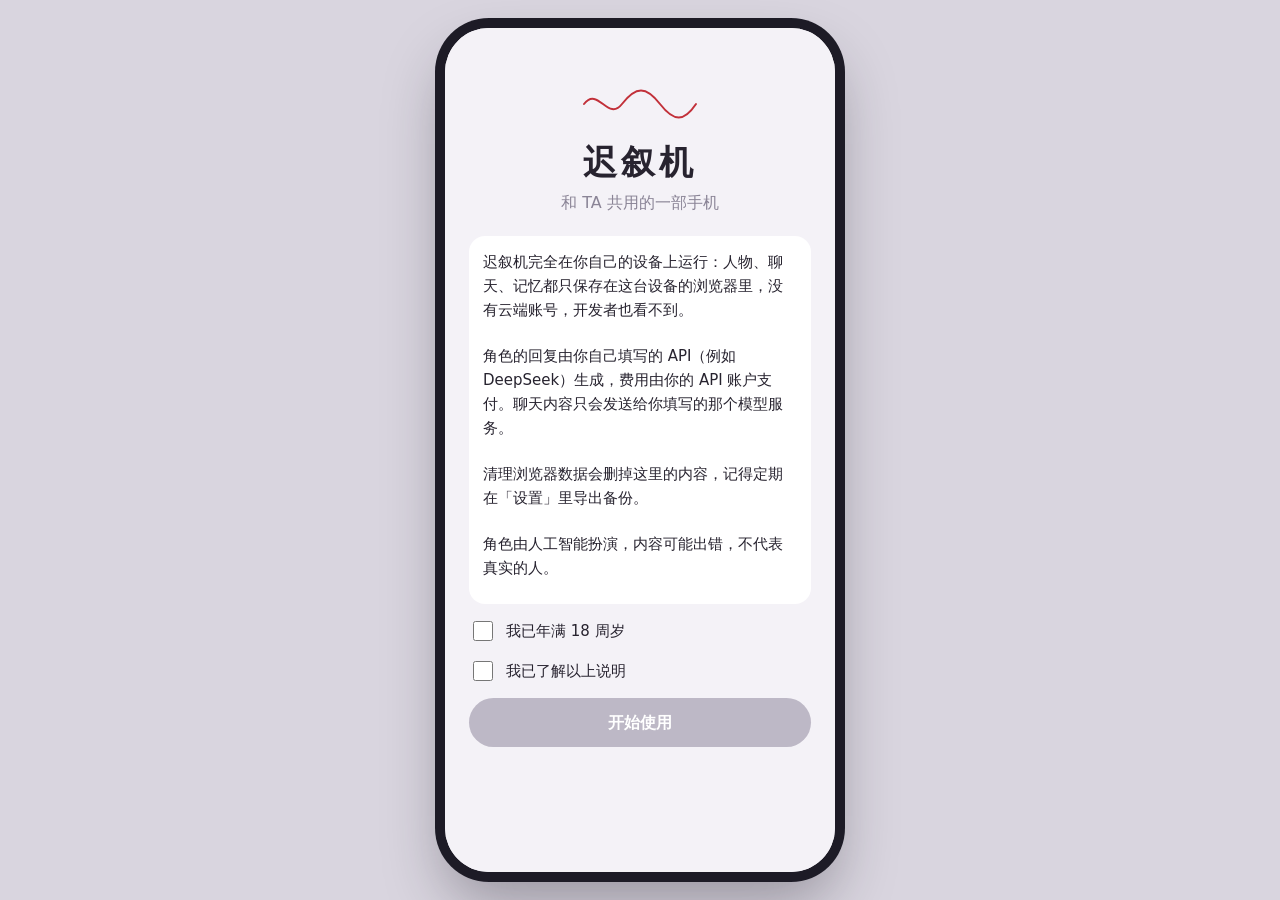
==== commit 54fafc33: "预览版：设置 → 聊天气泡，内置 3 套样式 Co-Authored-By: Claude Opus 5.5 <noreply@anthropic.com> Claude-Session: https" ====
--- a/preview/index.html
+++ b/preview/index.html
@@ -11,11 +11,11 @@
   <link rel="icon" href="icon-192.png" />
   <link rel="apple-touch-icon" href="apple-touch-icon.png" />
   <title>迟叙机</title>
-  <link rel="stylesheet" href="assets/app-47XVE2ND.css" />
+  <link rel="stylesheet" href="assets/app-CWTXUHV4.css" />
 </head>
 <body>
   <div id="root"></div>
   <noscript>需要开启浏览器的 JavaScript 才能使用迟叙机。</noscript>
-  <script type="module" src="assets/app-SDKDYVGE.js"></script>
+  <script type="module" src="assets/app-RGSKE3Y4.js"></script>
 </body>
 </html>
--- a/preview/assets/app-CWTXUHV4.css
+++ b/preview/assets/app-CWTXUHV4.css
@@ -0,0 +1 @@
+:root{--paper: #f4f2f7;--card: #ffffff;--ink: #27232f;--mist: #8a8496;--line: #e4e0ea;--thread: #c2313a;--thread-soft: #f6e3e5;--night: #24263a;--night-2: #34304a;--me: #2f2c3d;--serif: "Songti SC", "Noto Serif SC", "Source Han Serif SC", "STSong", "SimSun", serif;--sans: "PingFang SC", "HarmonyOS Sans SC", "MiSans", "Noto Sans SC", "Microsoft YaHei", system-ui, sans-serif;--r-sm: 10px;--r-md: 16px;--safe-t: env(safe-area-inset-top, 0px);--safe-b: env(safe-area-inset-bottom, 0px);--bar-b: 0px;--safe-l: env(safe-area-inset-left, 0px);--safe-r: env(safe-area-inset-right, 0px)}*{box-sizing:border-box}html,body{height:var(--app-h, 100%);margin:0;overflow:hidden;overscroll-behavior:none}html{background:#24263a;background-repeat:no-repeat}#root{position:fixed;top:0;left:0;right:0;height:100%}.edge-ext{position:fixed;left:0;right:0;height:calc(50% + 200px);pointer-events:none;z-index:-2}.edge-top{top:-200px}.edge-bottom{bottom:-200px}@media(min-width:560px)and (min-height:700px){.edge-ext{display:none}}@supports (height: 100lvh){:root{--bar-b: max(0px, calc(100lvh - 100dvh) );--safe-b: calc(env(safe-area-inset-bottom, 0px) + var(--bar-b))}#root{height:var(--app-h, 100lvh);bottom:auto}}body{font-family:var(--sans);font-size:16px;line-height:1.6;color:var(--ink);background:transparent;-webkit-font-smoothing:antialiased;-webkit-tap-highlight-color:transparent}button,input,textarea{font:inherit;color:inherit}button{cursor:pointer}button:disabled{cursor:default}:focus-visible{outline:2px solid var(--thread);outline-offset:2px}@media(min-width:560px)and (min-height:700px){body{background:#d9d5df}}.sr-only{position:absolute;width:1px;height:1px;overflow:hidden;clip:rect(0 0 0 0);white-space:nowrap}.stage{height:100%;display:flex;align-items:center;justify-content:center}.phone{position:relative;width:100%;height:100%;background:var(--paper);overflow:hidden}.screen{height:100%;display:flex;flex-direction:column}:root{--ease-spring: cubic-bezier(.32, .72, 0, 1);--ease-out: cubic-bezier(.22, .8, .24, 1)}.screen-stack{position:relative;flex:1;min-height:0;overflow:hidden;background:#15141c;isolation:isolate}.screen-layer{position:absolute;inset:0;display:flex;flex-direction:column;background:var(--paper)}.screen-layer[aria-hidden=true]{pointer-events:none}.screen-layer[class*=-back-out]{z-index:2}.is-zoom-forward-in{transform-origin:var(--ox, 50%) var(--oy, 60%);animation:zoom-open .4s var(--ease-spring) both}.is-zoom-back-out{transform-origin:var(--ox, 50%) var(--oy, 60%);animation:zoom-close .3s cubic-bezier(.4,0,.2,1) both}@keyframes zoom-open{0%{transform:scale(.16);opacity:0}35%{opacity:1}to{transform:none;opacity:1}}@keyframes zoom-close{0%{transform:none;opacity:1}45%{opacity:.35}to{transform:scale(.4);opacity:0;visibility:hidden}}.is-push-forward-in{animation:push-in .42s var(--ease-spring) both;box-shadow:-12px 0 32px #15141c29}.is-push-forward-out{animation:push-away .42s var(--ease-spring) both}.is-push-back-out{animation:pop-out .4s var(--ease-spring) both;box-shadow:-12px 0 32px #15141c29}.is-push-back-in{animation:pop-under .4s var(--ease-spring) both}@keyframes push-in{0%{transform:translate3d(100%,0,0)}to{transform:none}}@keyframes push-away{0%{transform:none;opacity:1}to{transform:translate3d(-28%,0,0);opacity:.7}}@keyframes pop-out{0%{transform:none}to{transform:translate3d(100%,0,0)}}@keyframes pop-under{0%{transform:translate3d(-28%,0,0);opacity:.7}to{transform:none;opacity:1}}.is-fade-forward-in,.is-fade-back-in{animation:fade-in .26s var(--ease-out) both}.is-fade-forward-out,.is-fade-back-out{animation:fade-out .2s ease both;z-index:0!important}@keyframes fade-in{0%{opacity:0;transform:translate3d(0,8px,0) scale(.995)}to{opacity:1;transform:none}}@keyframes fade-out{0%{opacity:1}to{opacity:0}}@media(prefers-reduced-motion:reduce){.screen-layer[class*=is-]{animation-duration:.16s!important}}@media(min-width:560px)and (min-height:700px){.phone{width:390px;height:min(844px,calc(100dvh - 48px));border-radius:44px;box-shadow:0 0 0 10px #1d1b26,0 30px 60px #1d1b2659}}.page{display:flex;flex-direction:column;height:100%;min-height:0}.page-body{flex:1;overflow-y:auto;padding:8px calc(16px + var(--safe-r)) calc(24px + var(--safe-b)) calc(16px + var(--safe-l));display:flex;flex-direction:column;gap:14px}.topbar{display:grid;grid-template-columns:44px 1fr 64px;align-items:center;padding:max(10px,var(--safe-t)) calc(8px + var(--safe-r)) 8px calc(8px + var(--safe-l));background:var(--paper);border-bottom:1px solid var(--line)}.topbar-title{text-align:center;min-width:0;display:flex;flex-direction:column;align-items:center;gap:2px}.topbar-title h1{font-family:var(--serif);font-size:18px;font-weight:700;margin:0;white-space:nowrap;overflow:hidden;text-overflow:ellipsis;max-width:100%}.topbar-right{display:flex;justify-content:flex-end}.icon-btn{width:44px;height:44px;border:0;background:none;display:grid;place-items:center;border-radius:50%}.icon-btn-spacer{width:44px;height:44px;display:block}.text-btn{border:0;background:none;color:var(--thread);font-weight:600;padding:8px 10px}.text-btn:disabled{color:var(--mist)}.text-btn.danger{color:var(--thread);font-weight:400;font-size:14px}.lead{margin:4px 2px;color:var(--mist);font-size:14px}.muted{color:var(--mist)}.small{font-size:13px}.card{background:var(--card);border-radius:var(--r-md);padding:16px;display:flex;flex-direction:column;gap:12px}.card-title{font-family:var(--serif);font-size:17px;margin:0}.row-between{display:flex;align-items:center;justify-content:space-between;gap:12px}.kv{display:flex;justify-content:space-between;gap:12px}.loading{padding:40px;text-align:center;color:var(--mist)}.error-box{padding:16px;text-align:center;color:var(--thread)}.field{display:flex;flex-direction:column;gap:6px}.field>span{font-size:14px;color:var(--mist)}.field input,.field textarea{width:100%;border:1px solid var(--line);background:#fbfafc;border-radius:var(--r-sm);padding:10px 12px;font-size:16px;line-height:1.5;resize:vertical}.field input:focus,.field textarea:focus{outline:none;border-color:var(--ink);background:#fff}.check{display:flex;gap:10px;align-items:center;font-size:15px}.check input{width:20px;height:20px;accent-color:var(--thread)}.link{border:0;background:none;padding:0 4px;color:var(--thread);text-decoration:underline;text-underline-offset:3px}.btn{border:0;border-radius:999px;padding:12px 18px;font-size:16px;font-weight:600;width:100%}.btn-primary{background:var(--ink);color:#fff}.btn-primary:disabled{background:#bdb8c6}.btn-ghost{background:transparent;color:var(--ink);font-weight:400}.btn-ghost:disabled{color:var(--mist)}.btn-light{background:#fff;color:var(--ink);width:auto;padding:12px 28px}.btn-danger{background:var(--thread);color:#fff}.btn-danger:disabled{background:#d9b5b8}.btn-danger-ghost{background:none;border:0;color:var(--thread);padding:14px;font-size:15px}.tag{font-size:12px;padding:1px 8px;border-radius:999px;background:#ece9f1;color:var(--ink);white-space:nowrap}.tag-red{background:var(--thread-soft);color:var(--thread)}.tag-grey{color:var(--mist)}.thread{display:inline-flex;align-items:center;gap:6px;border:0;background:none;padding:2px 4px;color:var(--thread);font-size:13px;max-width:100%}.thread span{white-space:nowrap;overflow:hidden;text-overflow:ellipsis;color:var(--ink)}.thread.is-archived span{color:var(--mist)}.avatar{display:inline-grid;place-items:center;border-radius:50%;color:#fff;flex:none;font-family:var(--serif);font-weight:700;text-shadow:0 1px 1px rgba(0,0,0,.15)}.login{flex:1;overflow-y:auto;padding:56px 24px 32px;display:flex;flex-direction:column;gap:20px}.login-mark{text-align:center;color:var(--thread)}.login-mark h1{font-family:var(--serif);font-size:34px;letter-spacing:.12em;margin:4px 0 0;color:var(--ink)}.login-mark p{margin:0;color:var(--mist)}.login-form{display:flex;flex-direction:column;gap:14px}.dev-note{background:#fff6dd;border-radius:var(--r-sm);padding:8px 12px;font-size:14px;margin:0}.signup-box{display:flex;flex-direction:column;gap:12px;background:var(--card);padding:14px;border-radius:var(--r-md)}.signup-box p{margin:0;font-size:14px}.form-error{color:var(--thread);text-align:center;margin:0}.terms p{margin:0 0 10px;font-size:15px}.home{flex:1;overflow-y:auto;color:#fff;padding:max(48px,calc(var(--safe-t) + 20px)) calc(22px + var(--safe-r)) calc(24px + var(--safe-b)) calc(22px + var(--safe-l));display:flex;flex-direction:column;gap:28px;background:url("data:image/svg+xml,%3Csvg xmlns='http://www.w3.org/2000/svg' viewBox='0 0 400 800' preserveAspectRatio='none'%3E%3Cpath d='M-20 260 C 90 200, 140 360, 230 300 S 360 180, 420 250' fill='none' stroke='%23c2313a' stroke-opacity='.55' stroke-width='1.4'/%3E%3Cpath d='M230 300 C 280 420, 200 520, 300 600 S 380 760, 430 820' fill='none' stroke='%23c2313a' stroke-opacity='.3' stroke-width='1.2'/%3E%3C/svg%3E") center / 100% 100% no-repeat,linear-gradient(180deg,var(--night) 0%,var(--night-2) 100%);background-color:var(--night)}.home-clock{display:flex;flex-direction:column;align-items:center}.home-time{font-size:64px;font-weight:200;line-height:1.1;letter-spacing:.02em}.home-date{font-size:14px;opacity:.75}.home-who{display:flex;flex-direction:column;align-items:center;gap:6px}.home-person{display:flex;flex-direction:column;align-items:center;gap:6px;border:0;background:none;color:#fff}.home-name{font-family:var(--serif);font-size:24px;font-weight:700;letter-spacing:.06em}.home-switch{font-size:12px;opacity:.6}.home-who .thread{color:#ff8a92}.home-who .thread span{color:#ffffffd9}.home-empty{text-align:center;display:flex;flex-direction:column;align-items:center;gap:8px;padding:0 8px}.home-empty h2{font-family:var(--serif);margin:0}.home-empty p{margin:0 0 8px;opacity:.75;font-size:15px}.home-apps{display:grid;grid-template-columns:repeat(4,1fr);gap:20px 8px;margin-top:auto}.app{border:0;background:none;color:#fff;display:flex;flex-direction:column;align-items:center;gap:6px;position:relative}.app-glyph{width:58px;height:58px;border-radius:16px;background:var(--paper);color:var(--ink);display:grid;place-items:center;font-family:var(--serif);font-size:26px;font-weight:700}.app-label{font-size:12px}.app.is-soon .app-glyph{background:#f4f2f738;color:#ffffffb3}.app.is-soon .app-label{opacity:.6}.app-soon{position:absolute;top:-6px;right:2px;font-size:10px;background:var(--night);border:1px solid rgba(255,255,255,.3);border-radius:999px;padding:0 5px}.chat-list{flex:1;overflow-y:auto;padding:12px 12px 8px;display:flex;flex-direction:column;gap:10px;overscroll-behavior:contain}.chat-empty{text-align:center;color:var(--mist);margin:auto 24px;font-size:15px}.load-more{font-size:14px}.msg{display:flex;gap:10px;align-items:flex-start;max-width:100%}.msg>.avatar,.msg-me-avatar .avatar,.msg>.msg-me-avatar+* .avatar{border-radius:5px;flex:none}.msg-me>.avatar{border-radius:5px}.msg.is-pending{opacity:.6}.msg-time{align-self:center;font-size:12px;color:#a3a0ab;margin:6px 0 -2px}.chat.has-bg .msg-time{color:#ffffffe6;text-shadow:0 1px 2px rgba(0,0,0,.45)}.msg-me{flex-direction:row-reverse}.msg-body{display:flex;flex-direction:column;max-width:76%}.msg-me .msg-body{align-items:flex-end}.bubble{position:relative;padding:9px 12px;border-radius:6px;white-space:pre-wrap;word-break:break-word;font-size:16px;line-height:1.5;background:var(--card);min-height:40px}.msg-me .bubble{background:var(--me);color:#fff;border-radius:6px}.msg .msg-body>.bubble:before{content:"";position:absolute;top:14px;width:10px;height:10px;background:inherit;border-radius:1.5px;transform:rotate(45deg)}.msg-them .msg-body>.bubble:before{left:-4px}.msg-me .msg-body>.bubble:before{right:-4px}.msg .msg-body>.bubble.typing:before{top:14px}.msg-meta{display:flex;gap:6px;align-items:center;font-size:11px;color:var(--mist);padding:2px 4px 0}.msg-more{border:0;background:none;color:var(--mist);padding:0 6px;letter-spacing:1px;font-size:14px;line-height:1;min-height:24px}.typing{display:flex;gap:4px;padding:14px}.typing i{width:6px;height:6px;border-radius:50%;background:var(--mist);animation:blink 1.2s infinite}.typing i:nth-child(2){animation-delay:.2s}.typing i:nth-child(3){animation-delay:.4s}@keyframes blink{0%,80%,to{opacity:.25}40%{opacity:1}}@media(prefers-reduced-motion:reduce){.typing i{animation:none;opacity:.6}}.sys-note{align-self:center;font-size:12px;color:var(--mist);background:#ebe8f0;padding:2px 10px;border-radius:999px}.fork-divider{display:flex;align-items:center;gap:8px;margin:6px 0;color:var(--thread);font-size:12px}.fork-divider:before,.fork-divider:after{content:"";flex:1;height:1px;background:currentColor;opacity:.5}.fork-divider span{white-space:nowrap}.composer{display:flex;gap:8px;align-items:flex-end;padding:8px 10px calc(8px + var(--safe-b));border-top:1px solid var(--line);background:var(--paper)}.composer textarea{flex:1;border:1px solid var(--line);border-radius:20px;padding:9px 14px;resize:none;max-height:120px;field-sizing:content;background:#fff;font-size:16px;line-height:1.4}.composer textarea:focus{outline:none;border-color:var(--ink)}.send{width:40px;height:40px;border-radius:50%;border:0;background:var(--thread);color:#fff;display:grid;place-items:center;flex:none}.send:disabled{background:#d8d3de}.composer-off{justify-content:center;color:var(--mist);font-size:14px;text-align:center}.sheet-backdrop{position:absolute;inset:0;background:#1d1b2666;display:flex;align-items:flex-end;z-index:20;animation:backdrop-in .3s ease both}.sheet-backdrop .sheet{animation:sheet-up .44s var(--ease-spring) both}.sheet-backdrop.is-closing{animation:backdrop-out .26s ease both;pointer-events:none}.sheet-backdrop.is-closing .sheet{animation:sheet-down .26s cubic-bezier(.4,0,.9,.6) both}@keyframes backdrop-in{0%{background:#1d1b2600}to{background:#1d1b2666}}@keyframes backdrop-out{0%{background:#1d1b2666}to{background:#1d1b2600}}@keyframes sheet-up{0%{transform:translate3d(0,100%,0)}to{transform:none}}@keyframes sheet-down{0%{transform:none}to{transform:translate3d(0,100%,0)}}@media(prefers-reduced-motion:reduce){.sheet-backdrop,.sheet-backdrop .sheet,.sheet-backdrop.is-closing,.sheet-backdrop.is-closing .sheet{animation-duration:.12s}}.sheet{width:100%;max-height:88%;overflow-y:auto;background:var(--paper);border-radius:22px 22px 0 0;padding:8px 18px calc(20px + var(--safe-b));display:flex;flex-direction:column;gap:12px}.sheet form{display:flex;flex-direction:column;gap:14px}.sheet p{margin:0}.sheet-handle{width:40px;height:4px;border-radius:2px;background:#cfcad6;align-self:center;margin-bottom:4px}.sheet-title{font-family:var(--serif);font-size:18px;margin:0;text-align:center}.menu{display:flex;flex-direction:column;background:var(--card);border-radius:var(--r-md);overflow:hidden}.menu button{border:0;background:none;text-align:left;padding:14px 16px;display:flex;flex-direction:column;gap:2px}.menu button+button{border-top:1px solid var(--line)}.menu button span{font-size:13px;color:var(--mist)}.menu button.danger b{color:var(--thread)}.quote{margin:0;padding:10px 14px;border-left:3px solid var(--thread);background:var(--card);border-radius:0 var(--r-sm) var(--r-sm) 0;font-size:15px;white-space:pre-wrap;max-height:120px;overflow:auto}.toast{position:absolute;left:50%;top:calc(76px + var(--safe-t));transform:translate(-50%);background:var(--ink);color:#fff;padding:9px 16px;border-radius:999px;font-size:14px;z-index:30;max-width:86%;text-align:center;animation:toast-in .36s var(--ease-spring) both,toast-out .3s ease 2.3s both}@keyframes toast-in{0%{opacity:0;transform:translate(-50%,-10px) scale(.96)}to{opacity:1;transform:translate(-50%)}}@keyframes toast-out{to{opacity:0;transform:translate(-50%,-6px)}}@media(prefers-reduced-motion:reduce){.toast{animation:none}}.threads{list-style:none;margin:0;padding:0;display:flex;flex-direction:column}.thread-row{position:relative;padding-left:calc(var(--depth) * 22px + 22px)}.thread-row:before{content:"";position:absolute;top:0;bottom:0;left:calc(var(--depth) * 22px + 8px);width:1.5px;background:#cbc5d3}.thread-row:after{content:"";position:absolute;top:22px;left:calc(var(--depth) * 22px + 3px);width:12px;height:12px;border-radius:50%;background:var(--paper);border:1.5px solid #a9a2b4}.thread-row.is-view:before{background:var(--thread)}.thread-row.is-view:after{background:var(--thread);border-color:var(--thread)}.thread-row.is-archived{opacity:.55}.thread-node{width:100%;text-align:left;border:0;background:none;padding:12px 4px 12px 6px;display:flex;flex-direction:column;gap:2px;border-radius:var(--r-sm)}.thread-node:hover{background:#fff9}.thread-name{font-family:var(--serif);font-size:17px;font-weight:700}.thread-tags{display:flex;gap:6px;flex-wrap:wrap}.thread-tags:empty{display:none}.thread-info{font-size:13px;color:var(--mist)}.switch{position:relative;width:50px;height:30px;flex:none}.switch input{position:absolute;opacity:0;inset:0;margin:0;cursor:pointer;z-index:1}.switch span[aria-hidden]{position:absolute;inset:0;border-radius:999px;background:#d8d3de;transition:background .2s}.switch span[aria-hidden]:after{content:"";position:absolute;top:3px;left:3px;width:24px;height:24px;border-radius:50%;background:#fff;transition:transform .2s;box-shadow:0 1px 2px #0003}.switch input:checked+span{background:var(--thread)}.switch input:checked+span:after{transform:translate(20px)}.switch input:disabled+span{opacity:.5}.switch input:focus-visible+span{outline:2px solid var(--thread);outline-offset:2px}.choices{border:0;padding:0;margin:0;display:flex;flex-direction:column;gap:8px}.choice{display:flex;gap:10px;align-items:flex-start;background:var(--card);border:1.5px solid transparent;border-radius:var(--r-sm);padding:12px;cursor:pointer}.choice.is-on{border-color:var(--thread)}.choice input{accent-color:var(--thread);margin-top:5px}.choice span{display:flex;flex-direction:column}.choice small{color:var(--mist);font-size:13px}.version-row{display:grid;grid-template-columns:auto 1fr auto;gap:10px;align-items:baseline;font-size:14px}.people{list-style:none;margin:0;padding:0;display:flex;flex-direction:column;gap:8px}.person{width:100%;display:flex;align-items:center;gap:12px;padding:12px;border:0;border-radius:var(--r-md);background:var(--card);text-align:left}.person-text{flex:1;display:flex;flex-direction:column;align-items:flex-start;min-width:0}.person-text b{font-family:var(--serif);font-size:17px}.person-text .thread{padding:0}.segmented{display:flex;margin:10px 16px 0;background:#e6e2ec;border-radius:999px;padding:3px}.segmented button{flex:1;border:0;background:none;border-radius:999px;padding:6px;font-size:14px}.segmented button[aria-selected=true]{background:#fff;font-weight:600}.grid-3{display:grid;grid-template-columns:repeat(3,1fr);gap:8px}.fresh{display:flex;flex-direction:column;gap:6px}.fresh pre{margin:0;background:#fbfafc;border:1px dashed var(--line);padding:10px;border-radius:var(--r-sm);font-size:15px;letter-spacing:.08em}.admin-list{list-style:none;margin:0;padding:0;display:flex;flex-direction:column;gap:6px}.admin-list li{background:var(--card);border-radius:var(--r-sm);padding:10px 12px;display:flex;flex-wrap:wrap;align-items:center;gap:4px 10px}.admin-list li .small{flex:1 1 60%}.code{border:0;background:none;padding:0;font-weight:700;letter-spacing:.08em}.msg-img{max-width:200px;max-height:260px;border-radius:6px;display:block;margin-bottom:4px;object-fit:cover;background:#e6e2ec}.msg-me .msg-img{margin-left:auto}.reply-missing{align-self:center;display:flex;flex-direction:column;align-items:center;gap:2px;font-size:13px;color:var(--mist)}.reply-missing .btn{width:auto;padding:6px 16px;color:var(--thread);font-weight:600}.attach{width:40px;height:40px;border:0;background:none;color:var(--ink);display:grid;place-items:center;flex:none;border-radius:50%}.attach:disabled{color:var(--mist)}.attach-preview{position:relative;align-self:flex-start;margin:6px 12px 0 60px}.attach-preview img{height:72px;border-radius:10px;display:block}.attach-preview button{position:absolute;top:-8px;right:-8px;width:24px;height:24px;border-radius:50%;border:0;background:var(--ink);color:#fff;line-height:1}.card-attn{border:1.5px solid var(--thread)}.mem{display:flex;flex-direction:column;gap:2px;padding-bottom:10px;border-bottom:1px solid var(--line)}.mem:last-child{border-bottom:0;padding-bottom:0}.mem p{margin:0;font-size:15px}.mem-actions{display:flex;gap:4px;justify-content:flex-end}.mem-actions .text-btn{padding:2px 8px;font-size:13px}.muted-btn{color:var(--mist)!important;font-weight:400!important}.stat-grid{display:grid;grid-template-columns:1fr 1fr;gap:8px}.stat{background:#fbfafc;border-radius:var(--r-sm);padding:10px 12px}.stat b{display:block;font-size:22px;font-family:var(--serif)}.stat span{font-size:13px;color:var(--mist)}.avatar-img{object-fit:cover;border-radius:50%;display:inline-block;background:#e6e2ec}.create{display:flex;flex-direction:column;gap:14px}.create-head{display:flex;gap:14px;align-items:flex-end}.grow{flex:1;min-width:0}.avatar-picker{display:flex;flex-direction:column;align-items:center;gap:2px}.avatar-btn{position:relative;border:0;background:none;padding:0;border-radius:50%}.avatar-badge{position:absolute;right:-2px;bottom:-2px;width:24px;height:24px;border-radius:50%;background:var(--ink);color:#fff;font-size:12px;display:grid;place-items:center;border:2px solid #fff}.field select{width:100%;border:1px solid var(--line);background:#fbfafc;border-radius:var(--r-sm);padding:10px 12px;font-size:16px}.world-peek{margin:0;font-size:13px;color:var(--mist);white-space:pre-wrap;display:-webkit-box;-webkit-line-clamp:3;-webkit-box-orient:vertical;overflow:hidden}.world-peek-row{display:flex;align-items:flex-start;gap:8px}.world-peek-row .world-peek{flex:1}.world-card .btn-danger-ghost{padding:4px;align-self:flex-start}.save-state{text-align:center;min-height:1.4em;margin:0}.draft-row{display:flex;align-items:center;gap:4px}.draft-row .person{flex:1}.msg-img-loading{width:160px;height:120px}.row-2{display:grid;grid-template-columns:1fr 1fr;gap:8px}.app-glyph{position:relative}.app-badge{position:absolute;top:-6px;right:-6px;min-width:18px;height:18px;padding:0 5px;border-radius:999px;background:#fa5151;color:#fff;font-family:var(--sans);font-size:11px;font-weight:600;line-height:18px;text-align:center}.toggle-row{display:flex;align-items:center;justify-content:space-between;gap:12px}.toggle-row>span:first-child{display:flex;flex-direction:column}.toggle-row small{color:var(--mist);font-size:13px}.wx{background:#fff;position:relative}.wx-scroll{flex:1;overflow-y:auto;padding-bottom:calc(40px + var(--safe-b))}.wx-cover{position:relative;height:290px;margin-bottom:52px;background:url("data:image/svg+xml,%3Csvg xmlns='http://www.w3.org/2000/svg' viewBox='0 0 400 300' preserveAspectRatio='none'%3E%3Cpath d='M-10 200 C 80 120, 150 260, 240 180 S 360 90, 420 150' fill='none' stroke='%23c2313a' stroke-opacity='.6' stroke-width='1.4'/%3E%3C/svg%3E") center / 100% 100% no-repeat,linear-gradient(160deg,#34304a,#24263a 60%,#1d1b26);background-color:#312e46}.wx-cover-bar{position:absolute;top:0;left:0;right:0;display:flex;justify-content:space-between;padding:max(8px,var(--safe-t)) 8px 0}.wx-light{color:#fff}.wx-owner{position:absolute;right:16px;bottom:-36px;display:flex;align-items:flex-start;gap:16px}.wx-owner-name{color:#fff;font-size:18px;font-weight:600;margin-top:14px;text-shadow:0 1px 3px rgba(0,0,0,.4)}.wx-me{display:inline-grid;place-items:center;border-radius:6px;background:#c9c5d1;color:#fff;font-weight:600;flex:none}.wx-owner-avatar{width:70px;height:70px;font-size:26px;border:2px solid #fff;border-radius:8px}.wx-empty{color:#888;font-size:14px;text-align:center;padding:24px 32px;line-height:1.8}.wx-list{list-style:none;margin:0;padding:0}.wx-post{display:flex;gap:10px;padding:14px 16px;border-bottom:1px solid #eee}.wx-post>.avatar,.wx-post>.wx-me{border-radius:6px}.wx-post .avatar-img{border-radius:6px}.wx-body{flex:1;min-width:0}.wx-name{color:#576b95;font-weight:600;font-size:15px;line-height:1.4}.wx-text{font-size:15px;color:#191919;white-space:pre-wrap;word-break:break-word;margin-top:3px;line-height:1.55}.wx-pics{display:grid;gap:4px;margin-top:8px;grid-template-columns:repeat(3,80px)}.wx-pics.n1{grid-template-columns:auto}.wx-pics.n2{grid-template-columns:repeat(2,80px)}.wx-pic{width:80px;height:80px;background:#f2f2f2;display:block;overflow:hidden;position:relative;border:0;padding:0}.wx-pic img{width:100%;height:100%;object-fit:cover;display:block}.wx-pic.is-single{width:fit-content;height:auto;max-width:180px;max-height:180px;background:none}.wx-pic.is-single img{width:auto;height:auto;max-width:180px;max-height:180px;object-fit:contain}.wx-meta{display:flex;justify-content:space-between;align-items:center;margin-top:8px;color:#b2b2b2;font-size:12px}.wx-actions-wrap{position:relative;display:flex;align-items:center}.wx-dots{border:0;background:#f7f7f7;color:#576b95;border-radius:4px;padding:0 8px;height:22px;font-weight:700;letter-spacing:1px;line-height:1}.wx-actions{position:absolute;right:40px;top:50%;transform:translateY(-50%);display:flex;background:#4c4c4c;border-radius:4px;overflow:hidden;white-space:nowrap}.wx-actions button{border:0;background:none;color:#fff;padding:8px 16px;font-size:13px}.wx-actions button+button{border-left:1px solid #3a3a3a}.wx-box{margin-top:8px;background:#f7f7f7;border-radius:4px;font-size:14px;position:relative}.wx-box:before{content:"";position:absolute;top:-6px;left:12px;border:6px solid transparent;border-top:0;border-bottom-color:#f7f7f7}.wx-likes{color:#576b95;padding:5px 10px}.wx-likes+.wx-comments{border-top:1px solid #ececec}.wx-comments{padding:5px 10px;display:flex;flex-direction:column;gap:2px;color:#191919}.wx-comments b{color:#576b95;font-weight:600}.wx-comment-bar{position:absolute;left:0;right:0;bottom:0;display:flex;gap:8px;align-items:center;padding:8px 10px calc(8px + var(--safe-b));background:#f7f7f7;border-top:1px solid #e5e5e5}.wx-comment-bar input{flex:1;border:0;border-radius:4px;padding:9px 10px;font-size:16px;background:#fff}.wx-send{border:0;background:#07c160;color:#fff;border-radius:4px;padding:7px 14px;font-size:15px;font-weight:600}.wx-send:disabled{background:#b5e8cc}.wx-text-btn{border:0;background:none;font-size:16px;color:#191919;padding:6px 4px}.wx-compose{background:#fff}.wx-compose-top{display:flex;justify-content:space-between;align-items:center;padding:max(10px,var(--safe-t)) 14px 10px}.wx-compose-text{width:100%;border:0;resize:none;font-size:17px;line-height:1.6;padding:4px 0;background:transparent}.wx-compose-text:focus{outline:none}.wx-compose-grid{display:grid;grid-template-columns:repeat(3,1fr);gap:6px}.wx-compose-grid .wx-pic{width:100%;height:auto;aspect-ratio:1}.wx-pic-add{font-size:34px;color:#b2b2b2;background:#f2f2f2;display:grid!important;place-items:center}.wx-pic-del{position:absolute;top:2px;right:2px;width:22px;height:22px;border-radius:50%;border:0;background:#0000008c;color:#fff;line-height:1}.wx-compose-who{display:flex;justify-content:space-between;border-top:1px solid #eee;padding:14px 0;font-size:15px;color:#191919;margin-top:12px}.wx-compose-who span:last-child{color:#888}.diary,.diary .topbar{background:#f6f1e7}.diary-page{background:#fffdf8;border-radius:4px;padding:18px 18px 22px;box-shadow:0 1px #e9e1cf;background-image:repeating-linear-gradient(to bottom,transparent 0,transparent 31px,#efe6d4 31px,#efe6d4 32px);background-position:0 18px}.diary-page h2{font-family:var(--serif);font-size:15px;line-height:32px;color:#8a6f4a;margin:0;font-weight:700}.diary-page p{margin:0;font-family:var(--serif);font-size:16px;line-height:32px;color:#3a3226;white-space:pre-wrap}.wx-del{border:0;background:none;color:#576b95;font-size:12px;margin-left:10px;padding:0}.wx-comment{display:block;width:100%;text-align:left;border:0;background:none;padding:1px 0;font:inherit;color:inherit}.wx-comment:active{background:#e5e5e5}.sheet-quote{font-family:var(--serif);color:var(--ink);background:#fff;border-radius:10px;padding:10px 12px}.notice{position:absolute;left:8px;right:8px;top:max(8px,var(--safe-t));z-index:40;display:grid;grid-template-columns:1fr;gap:2px;text-align:left;border:0;border-radius:18px;padding:10px 14px 12px;background:#faf9fcf0;backdrop-filter:blur(16px);-webkit-backdrop-filter:blur(16px);box-shadow:0 10px 30px #1d1b2638;color:var(--ink);font:inherit;animation:notice-in .35s cubic-bezier(.2,.9,.3,1.2)}.notice-app{font-size:12px;color:var(--mist)}.notice b{font-size:15px}.notice-body{font-size:14px;line-height:1.45;display:-webkit-box;-webkit-line-clamp:2;-webkit-box-orient:vertical;overflow:hidden}@keyframes notice-in{0%{transform:translateY(-120%);opacity:0}to{transform:none;opacity:1}}@media(prefers-reduced-motion:reduce){.notice{animation:none}}.grid-2{display:grid;grid-template-columns:1fr 1fr;gap:10px}.card-sub{font-size:13px;color:var(--mist);font-weight:600;margin:8px 0 0;letter-spacing:1px}.toggle-row.is-off{opacity:.45}.room,.room .topbar{background:#f7f1e8}.room-body{padding-top:4px}.room-svg{width:100%;height:auto;display:block;margin:0 auto;max-width:520px;touch-action:manipulation}.room-hit{cursor:pointer;outline:none}.room-hit:focus-visible{filter:drop-shadow(0 0 3px #c2313a)}.room-hit:active{opacity:.8}.room-plus{font-size:12px;fill:#96785a99;font-family:var(--sans)}.room-cal{font-size:9px;fill:#3a3226;font-family:var(--sans);font-weight:700}.room-zzz{font-size:9px;fill:#8a84a8;font-family:var(--serif);font-style:italic}.room-note.is-new{animation:note-wiggle 1.6s ease-in-out infinite;transform-box:fill-box;transform-origin:top center}@keyframes note-wiggle{0%,to{transform:rotate(0)}50%{transform:rotate(-6deg)}}.room-glow{animation:glow 1.4s ease-in-out infinite}@keyframes glow{0%,to{opacity:.15}50%{opacity:.55}}@media(prefers-reduced-motion:reduce){.room-note.is-new,.room-glow{animation:none}}.room-status{display:flex;align-items:center;gap:8px;justify-content:center;font-family:var(--serif);color:#5a4a3a;margin:6px 0 0}.room-status .dot{width:8px;height:8px;border-radius:50%}.room-tip{text-align:center;line-height:1.7}.room-pick{width:100%;aspect-ratio:4 / 3;border:6px solid;border-radius:4px;background:#fff;display:grid;place-items:center;color:var(--mist);overflow:hidden;padding:0}.room-pick img{width:100%;height:100%;object-fit:cover}.room-frames{display:flex;gap:8px;flex-wrap:wrap}.room-frames button{display:flex;align-items:center;gap:6px;border:1px solid #e2dce8;background:#fff;border-radius:999px;padding:6px 12px;font-size:14px;color:var(--ink)}.room-frames button i{width:14px;height:14px;border-radius:3px;border:1px solid rgba(0,0,0,.12)}.room-frames button.is-on,.room-items button.is-on{border-color:var(--thread);box-shadow:0 0 0 1px var(--thread) inset}.room-photo-big{border:8px solid;border-radius:3px;background:#fff;box-shadow:0 6px 18px #3c28142e;min-height:120px;display:grid;place-items:center}.room-photo-big img{width:100%;max-height:52vh;object-fit:contain;display:block}.room-note-folded{position:relative;border:0;background:#fffaf0;color:#6a5a46;font-family:var(--serif);padding:12px 14px 12px 30px;text-align:left;box-shadow:0 3px 10px #3c28141f;transform:rotate(-1.2deg)}.room-note-open{position:relative;background:#fffaf0;padding:22px 18px 16px;box-shadow:0 6px 18px #3c281429;transform:rotate(-1deg);background-image:repeating-linear-gradient(to bottom,transparent 0,transparent 27px,#efe3cc 27px,#efe3cc 28px);background-position:0 14px}.room-note-open p{margin:0;font-family:var(--serif);font-size:17px;line-height:28px;color:#3a3226;white-space:pre-wrap}.room-note-open span{display:block;text-align:right;font-family:var(--serif);color:#8a6f4a;margin-top:6px}.pin{position:absolute;width:12px;height:12px;border-radius:50%;background:#c2313a;box-shadow:0 2px 4px #00000040}.room-note-open .pin{top:-5px;left:50%;margin-left:-6px}.room-note-folded .pin{left:10px;top:50%;margin-top:-6px}.room-actions{display:flex;justify-content:center;gap:24px}.room-slots{display:grid;gap:8px}.room-slots button{aspect-ratio:4 / 3;border:1px dashed #cdb497;background:#fffaf3;border-radius:6px;color:var(--mist);font-size:13px}.room-slots button.is-taken{background:#efe4d4;border-style:solid}.room-slots button.is-here{background:var(--ink);color:#fff;border-color:var(--ink)}.room-items{display:grid;grid-template-columns:repeat(4,1fr);gap:8px}.room-items button{display:flex;flex-direction:column;align-items:center;gap:2px;border:1px solid #e2dce8;background:#fff;border-radius:12px;padding:8px 2px;font-size:12px;color:var(--ink)}.room-keepsake-head{display:flex;align-items:center;gap:12px;background:#fff;border-radius:12px;padding:10px 12px}.room-keepsake-head p{margin:0;font-size:16px}.serif{font-family:var(--serif)}.room-snippet{display:flex;flex-direction:column;gap:6px}.room-snippet p{margin:0;font-size:14px;line-height:1.5;padding:8px 10px;border-radius:10px;background:#fff}.room-snippet p b{margin-right:6px;color:var(--mist);font-weight:600}.room-snippet p.is-source{box-shadow:0 0 0 1px #e7b8a8 inset;background:#fff7f2}.room-memlist{list-style:none;margin:0;padding:0;display:flex;flex-direction:column;gap:6px}.room-memlist button{width:100%;text-align:left;border:0;background:#fff;border-radius:10px;padding:10px 12px;font-size:15px;color:var(--ink)}.bubble{-webkit-touch-callout:none}.msg-more{min-width:36px;min-height:28px;font-size:16px}.chat-tip{display:flex;gap:10px;align-items:center;margin:0 10px 6px;padding:10px 12px;background:#fff;border-radius:12px;font-size:13px;line-height:1.5;color:var(--ink);box-shadow:0 2px 8px #27232f14}.chat-tip b{color:var(--thread);font-weight:600}.chat-tip button{flex:none;border:0;background:var(--ink);color:#fff;border-radius:999px;padding:6px 12px;font-size:13px}@media(hover:none){.bubble{-webkit-user-select:none;user-select:none}}.wtree-wrap{flex-shrink:0;background:#fff;border-radius:16px;padding:10px 6px;overflow-x:auto}.wtree{position:relative;min-width:100%}.wtree-svg{position:absolute;left:0;top:0;overflow:visible}.wtree-row{position:absolute;left:calc(var(--lanes) + 6px);right:4px;height:58px;display:flex;flex-direction:column;justify-content:center;gap:2px;border:0;background:none;text-align:left;padding:0 8px;border-radius:10px;color:var(--ink);font:inherit;min-width:200px}.wtree-row:active,.wtree-row:hover{background:#f6f3f9}.wtree-row.is-view{background:#fbf1f1}.wtree-name{font-family:var(--serif);font-size:16px;font-weight:700;display:flex;align-items:center;gap:6px;flex-wrap:wrap;border-left:3px solid var(--c);padding-left:7px;line-height:1.3}.wtree-sub{font-size:12.5px;color:var(--mist);line-height:1.4;overflow:hidden;text-overflow:ellipsis;display:-webkit-box;-webkit-line-clamp:2;-webkit-box-orient:vertical}.wtree-row:not(.is-end) .wtree-sub{padding-left:10px}.wtree-latest{display:inline-block;font-size:11px;color:var(--c);border:1px solid var(--c);border-radius:999px;padding:0 6px;margin-right:4px}.wtree-row.is-archived{opacity:.6}.wtree-endname{color:var(--ink);font-weight:600;margin-right:6px}.look-grid{display:grid;grid-template-columns:repeat(auto-fill,minmax(96px,1fr));gap:8px}.look-grid button{display:flex;flex-direction:column;align-items:center;gap:2px;border:1px solid #e2dce8;background:#fbf8f2;border-radius:14px;padding:10px 4px 8px;color:var(--ink);font:inherit}.look-grid button.is-on{border-color:var(--thread);box-shadow:0 0 0 1px var(--thread) inset;background:#fff}.look-grid img{height:84px;width:auto;image-rendering:auto}.look-grid b{font-size:13px}.look-grid span{font-size:11px;color:var(--mist)}.look-plain{display:block;width:26px;height:52px;border-radius:13px 13px 8px 8px;margin:16px 0;opacity:.85}.app-glyph.has-icon{background:none;padding:0;overflow:visible;box-shadow:none}.app-glyph.has-icon img{width:100%;height:100%;display:block;border-radius:inherit;box-shadow:0 6px 16px #0000002e}.app.is-soon .app-glyph.has-icon img{opacity:.55;filter:grayscale(.4)}.home.has-widgets{gap:20px;padding-top:36px}.home.has-widgets .home-time{font-size:52px}.home.has-widgets .home-who{gap:4px}.home.has-widgets .home-who .avatar{width:44px!important;height:44px!important}.home.has-widgets .home-name{font-size:20px}.widgets{display:grid;grid-template-columns:1fr 1fr;gap:14px}.widget{position:relative;aspect-ratio:1;border-radius:22px;border:0;padding:12px;color:#fff;overflow:hidden;font:inherit;text-align:left;background:#ffffff29;box-shadow:0 8px 24px #0000002e,inset 0 0 0 1px #ffffff1f}.widget-record{display:flex;flex-direction:column;padding:10px 10px 8px;background:linear-gradient(160deg,#403028c7,#201a1ed1)}.record-deck{position:relative;flex:1;border:0;background:none;padding:0;display:grid;place-items:center;min-height:0}.vinyl{position:relative;display:grid;place-items:center;aspect-ratio:1;height:100%;max-height:112px;border-radius:50%;background:repeating-radial-gradient(circle at 50% 50%,#151315 0 1.5px,#262226 1.5px 3px);box-shadow:0 4px 12px #00000073,inset 0 0 0 2px #0c0b0c}.vinyl:after{content:"";position:absolute;inset:0;border-radius:50%;background:conic-gradient(from 30deg,transparent 0 10%,rgba(255,255,255,.14) 14%,transparent 20% 60%,rgba(255,255,255,.1) 64%,transparent 70%)}.vinyl-label{width:42%;aspect-ratio:1;border-radius:50%;background:#c2313a center / cover;box-shadow:0 0 0 2px #0006;position:relative;z-index:1}.vinyl-label:after{content:"";position:absolute;left:50%;top:50%;width:9%;aspect-ratio:1;margin:-4.5% 0 0 -4.5%;border-radius:50%;background:#111}.vinyl.is-playing{animation:spin 6s linear infinite}@keyframes spin{to{transform:rotate(360deg)}}.tonearm{position:absolute;right:-2px;top:-4px;width:30%;height:72%;transform-origin:75% 10%;transform:rotate(-22deg);transition:transform .6s ease;pointer-events:none}.tonearm.is-on{transform:rotate(4deg)}.widget-caption{border:0;background:none;color:#fff;text-align:left;padding:6px 2px 0;display:flex;flex-direction:column;font:inherit;min-width:0}.widget-caption b{font-size:13px;white-space:nowrap;overflow:hidden;text-overflow:ellipsis}.widget-caption span{font-size:11px;opacity:.7;white-space:nowrap;overflow:hidden;text-overflow:ellipsis}.record-pick{display:flex;align-items:center;gap:14px;border:0;background:#fff;border-radius:14px;padding:12px;color:var(--ink);font:inherit}.record-pick .vinyl{height:84px;flex:none}.widget-weather{display:flex;flex-direction:column;justify-content:flex-start;gap:0}.widget-weather.is-sunny{background:linear-gradient(160deg,#5aa7e6,#3a7cc4)}.widget-weather.is-cloudy{background:linear-gradient(160deg,#7f8ea6,#56637a)}.widget-weather.is-rainy{background:linear-gradient(160deg,#56677f,#343f53)}.widget-weather.is-snowy{background:linear-gradient(160deg,#9fb3c9,#6f86a3)}.widget-weather.is-empty{align-items:flex-start;justify-content:center;gap:6px}.wx-city{font-size:14px;font-weight:600}.wx-now{font-size:40px;font-weight:300;line-height:1.05}.widget-weather svg{margin-top:auto}.wx-text{font-size:13px;font-weight:600}.wx-range{font-size:11px;opacity:.85}.wx-search{display:flex;gap:8px}.wx-search input{flex:1;min-width:0;border:1px solid #e2dce8;border-radius:12px;padding:10px 12px;font-size:16px;background:#fff}.wx-search .btn{flex:none;width:auto;padding:0 18px;min-height:44px}.wx-results{list-style:none;margin:0;padding:0;display:flex;flex-direction:column;gap:6px}.wx-results button{width:100%;text-align:left;border:0;background:#fff;border-radius:10px;padding:10px 12px;display:flex;gap:8px;align-items:baseline;color:var(--ink);font:inherit}.wx-results span{font-size:13px;color:var(--mist)}@media(prefers-reduced-motion:reduce){.vinyl.is-playing{animation-duration:30s}.tonearm{transition:none}}.wall-preview{width:96px;aspect-ratio:9 / 16;border-radius:12px;background:linear-gradient(180deg,var(--night),var(--night-2)) center / cover;flex:none;box-shadow:0 4px 12px #00000026}.wall-row{display:flex;gap:14px;align-items:center}.wall-row>div{display:flex;flex-direction:column;gap:8px;flex:1}.chat{position:relative;isolation:isolate}.chat-bg{position:absolute;inset:0;z-index:-1;overflow:hidden}.chat-bg-img{position:absolute;inset:-24px;background:center / cover no-repeat}.chat-bg-dim{position:absolute;inset:0;background:#14121c}.chat.has-bg .topbar{background:#f4f2f7d1;backdrop-filter:blur(14px);-webkit-backdrop-filter:blur(14px)}.chat.has-bg .msg-meta,.chat.has-bg .msg-meta button,.chat.has-bg .chat-empty{color:#ffffffd9;text-shadow:0 1px 2px rgba(0,0,0,.45)}.chat.has-bg .sys-note,.chat.has-bg .fork-divider span{background:#ffffffc7}.chat.has-bg .composer{background:#f4f2f7e6;backdrop-filter:blur(14px);-webkit-backdrop-filter:blur(14px)}.bg-preview{position:relative;height:170px;border-radius:16px;overflow:hidden;background:var(--paper);display:flex;flex-direction:column;justify-content:center;gap:8px;padding:14px;box-shadow:inset 0 0 0 1px #e2dce8}.bg-preview .chat-bg-img{inset:-12px}.bg-preview .bubble{position:relative;max-width:70%}.bubble-demo-them{align-self:flex-start}.bubble-demo-me{align-self:flex-end;background:var(--me)!important;color:#fff;border-radius:18px 18px 6px}input[type=range]{width:100%;accent-color:var(--thread)}.thought{align-self:flex-start;border:0;background:#ffffff8c;color:var(--mist);border-radius:10px;padding:4px 10px;margin-top:4px;text-align:left;font:inherit;font-size:12.5px;max-width:100%}.thought.is-open{background:#fff7ef;color:#6a5a46;font-family:var(--serif);font-size:14px;line-height:1.6;padding:8px 12px;border:1px dashed #e2cfb4}.thought-label{display:block;font-size:11.5px;color:#a08b6c;font-family:var(--sans);margin-bottom:2px}.phone-card{align-self:center;width:88%;background:#ffffffeb;border-radius:14px;padding:10px 14px;font-size:13.5px;color:var(--ink);box-shadow:0 2px 10px #27232f14;display:flex;flex-direction:column;gap:6px}.phone-card b{font-weight:600;font-size:13.5px}.phone-card p{margin:0;font-family:var(--serif);color:#5a4a3a;line-height:1.7;font-size:14px}.phone-card.is-refused{color:var(--mist);text-align:center}.phone-card.is-ask{border:1px solid #f0d4d6}.phone-card-actions{display:flex;gap:8px}.phone-card-actions .btn{flex:1;min-height:38px;padding:0 10px;font-size:14px}.pick-list{display:flex;flex-direction:column;gap:6px;background:#fff;border-radius:12px;padding:8px 12px}.icon-edit{display:flex;align-items:center;gap:14px}.icon-edit img{width:72px;height:72px;border-radius:18px;object-fit:cover;box-shadow:0 4px 12px #00000026}.icon-edit .btn{flex:1}.app-glyph.has-icon img{object-fit:cover}.app-glyph.is-split{position:relative}.app-glyph.is-split .app-tile{position:absolute;inset:0;opacity:var(--icon-alpha, 1)}.app-glyph.is-split .app-lines{position:relative;box-shadow:none}.lines-light .app-glyph.is-split .app-lines{filter:brightness(0) invert(1)}.app-glyph:not(.has-icon){background:color-mix(in srgb,var(--paper) calc(var(--icon-alpha, 1) * 100%),transparent)}.app{-webkit-touch-callout:none;user-select:none;-webkit-user-select:none}.icon-empty{width:72px;height:72px;border-radius:18px;background:#f2eff6;display:grid;place-items:center;font-size:28px;color:var(--mist);flex:none}.doll-body{padding-bottom:40px}.doll-views{margin:4px 0 8px}.doll-views small{font-size:11px;color:var(--mist);font-weight:400}.doll-hint{font-size:13px;color:var(--mist);margin:0 0 8px;line-height:1.5}.doll-hint .text-btn{padding:2px 6px;font-size:13px}.doll-stage{display:flex;gap:8px;align-items:flex-start;justify-content:center}.doll-canvas-wrap{flex:1;min-width:0;overflow:hidden;border-radius:10px;overscroll-behavior:contain}.doll-canvas-wrap.is-big{overflow:auto;box-shadow:0 0 0 1px #e2dce8 inset;scrollbar-width:none}.doll-canvas-wrap.is-big::-webkit-scrollbar{display:none}.doll-sizer{position:relative}.doll-sizer .doll-canvas{position:absolute}.doll-canvas{display:block;image-rendering:pixelated;border-radius:6px;box-shadow:0 0 0 1px #e2dce8;cursor:crosshair}.doll-canvas-wrap.is-hand .doll-canvas{cursor:grab}.doll-ref{margin:0;flex:none;width:56px;text-align:center}.doll-ref img{width:56px;image-rendering:pixelated;background:#faf8f9;border-radius:6px}.doll-ref figcaption,.doll-previews figcaption{font-size:11px;color:var(--mist)}.doll-tip{text-align:center;font-size:12px;color:var(--mist);margin:4px 0 0;min-height:1em}.doll-tools{display:flex;flex-wrap:wrap;gap:5px;justify-content:center;margin:5px 0}.doll-tools button{flex:none;border:1px solid #e2dce8;background:#fbf8f2;border-radius:999px;padding:5px 10px;font:inherit;font-size:13px;color:var(--ink)}.doll-tools button.is-on{background:var(--ink);color:#fff;border-color:var(--ink)}.doll-tools button:disabled{opacity:.4}.doll-palette{display:flex;flex-wrap:nowrap;gap:6px;margin:6px -16px;padding:4px 16px;align-items:center;overflow-x:auto;scrollbar-width:none}.doll-palette::-webkit-scrollbar{display:none}.doll-palette .doll-sep{flex:none;width:1px;height:22px;background:#d9d4dd;margin:0 2px}.doll-palette>button{flex:none;width:28px;height:28px;border-radius:8px;border:1px solid rgba(0,0,0,.12);padding:0}.doll-palette>button.is-on{box-shadow:0 0 0 2px #fff,0 0 0 4px var(--thread)}.doll-custom{flex:none;position:relative;width:28px;height:28px;border-radius:8px;overflow:hidden;border:1px dashed #b9b0c0}.doll-custom input{position:absolute;inset:0;opacity:0;width:100%;height:100%;cursor:pointer}.doll-custom span{position:absolute;inset:5px;border-radius:4px}.doll-custom:after{content:"+";position:absolute;right:1px;bottom:-3px;font-size:12px;color:var(--ink)}.doll-recent{margin-top:0}.doll-outline-color{display:flex;align-items:center;gap:10px;font-size:14px;margin-top:8px}.doll-previews{display:flex;justify-content:space-around;gap:8px}.doll-previews figure{margin:0;text-align:center}.doll-previews img{height:96px;image-rendering:pixelated}.doll-btns{display:flex;flex-direction:column;gap:8px;margin:10px 0 6px}.doll-btns .btn-light{width:100%;border:1px solid #e2dce8}.doll-code{width:100%;font-family:ui-monospace,monospace;font-size:12px;word-break:break-all;margin:8px 0;box-sizing:border-box}.doll-share-img{width:100%;image-rendering:pixelated;border-radius:8px}.look-grid img.is-pixel{image-rendering:pixelated}.look-draw{justify-content:center}.look-draw .look-pen{font-size:28px;margin:22px 0}.room-visit{display:flex;justify-content:center;align-items:center;gap:6px;flex-wrap:wrap;margin:2px 0 4px}.room-visit-sep{color:var(--mist)}.room-visit .is-quiet{color:var(--mist);font-size:14px}.home-apps button,.home-dock button,.look-grid button,.btn{transition:transform .18s var(--ease-out)}.home-apps button:active,.home-dock button:active,.look-grid button:active,.btn:active{transform:scale(.95)}@media(prefers-reduced-motion:reduce){.home-apps button:active,.look-grid button:active,.btn:active{transform:none}}.mydoll-row{display:flex;gap:14px;align-items:center}.mydoll-img{height:96px;image-rendering:pixelated;flex:none}.mydoll-row .btn-light{border:1px solid #e2dce8}.home.is-paged{padding:0;gap:0;overflow:hidden}.home-pager{flex:1;min-height:0;display:flex;overflow-x:auto;overflow-y:hidden;scroll-snap-type:x mandatory;scrollbar-width:none;overscroll-behavior:contain;-webkit-overflow-scrolling:touch}.home-pager::-webkit-scrollbar{display:none}.home-page{flex:0 0 100%;min-width:0;scroll-snap-align:start;scroll-snap-stop:always;overflow:hidden;display:flex;flex-direction:column;gap:22px;padding:max(40px,calc(var(--safe-t) + 16px)) calc(22px + var(--safe-r)) 8px calc(22px + var(--safe-l))}.home-page .home-apps{margin-top:0}.home-page>.home-who{margin-top:auto;margin-bottom:auto}.home-dots{display:flex;justify-content:center;gap:8px;padding:4px 0 10px}.home-dots button{width:7px;height:7px;padding:0;border:0;border-radius:50%;background:#ffffff59;transition:background .25s,transform .25s var(--ease-out)}.home-dots button.is-on{background:#fff;transform:scale(1.15)}.home-dock{display:grid;grid-template-columns:repeat(4,1fr);gap:8px;margin:0 calc(12px + var(--safe-r)) calc(10px + var(--safe-b)) calc(12px + var(--safe-l));padding:12px 6px 8px;border-radius:30px;background:#ffffff29}.exit-card{position:absolute;left:0;top:0;width:100%;height:100%;z-index:5;pointer-events:none;overflow:hidden;box-shadow:0 10px 30px #00000040}.exit-card img{position:absolute;inset:0;width:100%;height:100%;object-fit:cover;opacity:0}.doll-zoom{display:flex;align-items:center;gap:8px;margin:2px 0 8px}.doll-zoom input[type=range]{flex:1;accent-color:var(--thread)}.doll-zoom button{min-width:36px;height:32px;border-radius:999px;border:1px solid #e2dce8;background:#fbf8f2;color:var(--ink);font:inherit}.doll-zoom button:disabled{opacity:.4}.doll-zoom .doll-zoom-pct{min-width:56px;font-size:13px}.cropper{position:absolute;inset:0;z-index:60;background:#0d0c12;color:#fff;display:flex;flex-direction:column;animation:fade-in .2s ease both}.cropper-bar{display:grid;grid-template-columns:64px 1fr 64px;align-items:center;padding:max(10px,var(--safe-t)) 12px 10px;text-align:center}.cropper-bar .text-btn{color:#fff}.cropper-bar .cropper-ok{color:#ffd166;font-weight:700}.cropper-stage{position:relative;flex:1;min-height:0;overflow:hidden;touch-action:none;cursor:grab}.cropper-img{position:absolute;left:50%;top:50%;max-width:none;pointer-events:none}.cropper-frame{position:absolute;left:50%;top:50%;transform:translate(-50%,-50%);box-shadow:0 0 0 9999px #0d0c129e;outline:1.5px solid rgba(255,255,255,.9);pointer-events:none}.cropper-frame.is-round{border-radius:50%}.cropper-zoom{display:flex;align-items:center;gap:10px;padding:10px 24px 4px}.cropper-zoom input{flex:1;accent-color:#ffd166}.cropper-tip{text-align:center;font-size:13px;opacity:.6;margin:4px 0 calc(14px + var(--safe-b))}.settings-home{gap:18px}.settings-home>*{flex-shrink:0}.settings-me{display:flex;align-items:center;gap:14px;width:100%;padding:14px;border:0;border-radius:14px;background:var(--card);text-align:left;font:inherit;color:var(--ink)}.settings-me .settings-me-text{flex:1;display:flex;flex-direction:column;min-width:0}.settings-me b{font-size:19px}.settings-me small{color:var(--mist);font-size:13px}.settings-list{list-style:none;margin:0;padding:0;background:var(--card);border-radius:14px;overflow:hidden}.settings-list li+li button{box-shadow:inset 52px 0 0 var(--card),inset 0 1px 0 var(--line)}.settings-list button{display:flex;align-items:center;gap:12px;width:100%;padding:11px 14px;border:0;background:none;text-align:left;font:inherit;color:var(--ink)}.settings-list button:active,.settings-me:active{background:#ebe8ef}.settings-ico{width:29px;height:29px;border-radius:7px;display:grid;place-items:center;font-size:16px;flex:none}.settings-name{flex:1;min-width:0}.settings-val{color:var(--mist);font-size:15px;white-space:nowrap;overflow:hidden;text-overflow:ellipsis;max-width:45%}.chev{width:8px;height:8px;border-right:2px solid #c4bfcc;border-top:2px solid #c4bfcc;transform:rotate(45deg);flex:none;margin-left:2px}.me-card{align-items:center}.me-card .field{width:100%}.msg-me-avatar{border:0;padding:0;background:none;border-radius:50%;flex:none}.clock-preview{border-radius:16px;padding:22px 8px 16px;background:linear-gradient(180deg,var(--night),var(--night-2));display:flex;justify-content:center;color:#fff;overflow:hidden}.home-time.is-stack{display:flex;flex-direction:column;align-items:center;line-height:.92}.chip-row{display:flex;flex-wrap:wrap;gap:8px}.clock-font{display:flex;flex-direction:column;align-items:center;width:64px;padding:6px 0 4px;border-radius:12px;border:1px solid #e2dce8;background:#fbf8f2;color:var(--ink)}.clock-font span{font-size:24px;line-height:1.2}.clock-font small{font-family:var(--sans);font-size:11px;color:var(--mist)}.clock-font.is-on,.seg button.is-on{border-color:var(--thread);box-shadow:0 0 0 1px var(--thread) inset;background:#fff}.clock-color{width:34px;height:34px;border-radius:50%;border:2px solid #fff;box-shadow:0 0 0 1px #d9d4dd;padding:0}.clock-color.is-on{box-shadow:0 0 0 2px var(--thread)}.clock-color.is-custom{position:relative;overflow:hidden;background:conic-gradient(#ff6b6b,#ffd166,#6bdb8f,#5aa7e0,#b18cf0,#ff6b6b)}.clock-color.is-custom input{position:absolute;inset:0;opacity:0;width:100%;height:100%}.seg{display:flex;gap:6px;flex-wrap:wrap}.seg button{flex:1;min-width:60px;padding:8px 0;border-radius:10px;border:1px solid #e2dce8;background:#fbf8f2;color:var(--ink);font:inherit;font-size:14px}.wide-range{width:100%;accent-color:var(--thread)}.people li{display:flex;flex-direction:column;background:var(--card);border-radius:var(--r-md);overflow:hidden}.people li .person{border-radius:0;background:none}.person-edit{align-self:stretch;text-align:right;border:0;border-top:1px solid var(--line);background:none;color:var(--thread);font:inherit;font-size:13px;padding:8px 14px}.room-memlist button{display:flex;align-items:center;gap:10px}.room-mem-text{flex:1;min-width:0}.room-mem-dot{width:20px;height:20px;border-radius:50%;border:2px solid #e3b7bc;flex:none;transition:background .15s,border-color .15s,transform .15s}.room-memlist button.is-picked{box-shadow:0 0 0 1.5px var(--thread) inset}.room-memlist button.is-picked .room-mem-dot{background:var(--thread);border-color:var(--thread);box-shadow:inset 0 0 0 3px #fff;transform:scale(1.08)}.wx-ava-btn{border:0;padding:0;background:none;flex:none;align-self:flex-start}.wx-ava-btn .avatar{border-radius:6px}.wx-cover,.wx-owner{cursor:pointer}.wx-owner-avatar{display:block;width:74px;height:74px;padding:2px;background:#fff;border-radius:9px}.wx-owner-avatar .avatar{border-radius:7px}.wx-album{list-style:none;margin:8px 0 0;padding:0 16px 0 12px;display:flex;flex-direction:column;gap:22px}.wx-day{display:flex;gap:12px}.wx-date{width:58px;flex:none;display:flex;align-items:baseline;gap:2px;color:var(--ink)}.wx-date b{font-size:24px;font-weight:700}.wx-date small{font-size:12px}.wx-day-posts{flex:1;min-width:0;display:flex;flex-direction:column;gap:10px}.wx-album-post{display:flex;gap:8px;align-items:flex-start}.wx-album-post.is-text{background:#f3f3f5;padding:6px 8px;border-radius:2px}.wx-album-pic{width:76px;height:76px;flex:none;overflow:hidden;background:#eee}.wx-album-pic .wx-pic{width:100%;height:100%;display:block}.wx-album-pic img{width:100%;height:100%;object-fit:cover}.wx-album-text{font-size:14px;line-height:1.45;display:flex;flex-direction:column;gap:4px;word-break:break-word;display:-webkit-box;-webkit-line-clamp:3;-webkit-box-orient:vertical;overflow:hidden}.wx-album-text small{color:var(--mist);font-size:12px}.diarybook-wrap{position:absolute;inset:0;z-index:30}.diarybook-dim{position:absolute;inset:0;background:#1d1b2673}.diarybook{position:absolute;background:#8a5a6e;padding:6px 6px 6px 14px;box-shadow:0 18px 40px #00000059;overflow:hidden;transform-origin:center}.diarybook:before{content:"";position:absolute;left:4px;top:0;bottom:0;width:4px;background:repeating-linear-gradient(to bottom,#6f4658 0 10px,#a8788b 10px 14px)}.diarybook-inner{height:100%;display:flex;flex-direction:column;background:#fffdf8;border-radius:4px 6px 6px 4px;opacity:0;transition:opacity .16s ease}.diarybook-inner.is-shown{opacity:1}.diarybook-head{display:flex;align-items:center;justify-content:space-between;padding:10px 12px 4px 16px;font-family:var(--serif);color:#8a6f4a}.diarybook-close{border:0;background:none;font-size:24px;line-height:1;color:#8a6f4a;padding:0 4px}.diarybook-pages{flex:1;overflow-y:auto;padding:0 4px;overscroll-behavior:contain}.diarybook-pages .diary-page{box-shadow:none}.diarybook-empty{text-align:center;color:var(--mist);margin-top:40px;font-family:var(--serif)}.diarybook-more{border:0;border-top:1px solid #efe6d4;background:none;color:#8a5a6e;padding:10px;font:inherit;font-size:14px}.btn-pick{display:inline-flex;align-items:center;justify-content:center;gap:8px}.btn-outline{background:#fff;color:var(--ink);box-shadow:inset 0 0 0 1.5px var(--ink)}.avatar-picker{gap:8px}.avatar-picker .btn-pick{width:auto;padding:9px 20px;font-size:15px}.app-bg{position:absolute;inset:0;background:center / cover no-repeat;z-index:0}.app-bg i{position:absolute;inset:0;background:var(--paper)}.app-bg-page{position:relative;z-index:1;flex:1;min-height:0;display:flex;flex-direction:column}.app-bg-page>.page,.app-bg-page>.page.wx,.app-bg-page>.page.diary,.app-bg-page>.page.room{background:transparent}.app-bg-page .topbar,.app-bg-page .diary .topbar{background:#f4f2f7c7}.app-bg-page .wx-list,.app-bg-page .wx-album{background:#ffffffd1}.settings-ico svg{display:block}.appbg-row{display:flex;gap:14px;align-items:center}.appbg-row .grow{display:flex;flex-direction:column;gap:6px;align-items:flex-start}.appbg-row .btn-pick{width:auto;padding:8px 16px;font-size:14px}.appbg-thumb{position:relative;width:58px;height:104px;flex:none;border-radius:10px;background:var(--paper) center / cover no-repeat;box-shadow:0 0 0 1px var(--line) inset;overflow:hidden}.appbg-thumb i{position:absolute;inset:0;background:var(--paper)}.chatlist{background:#fff}.chatlist-body{flex:1;overflow-y:auto;padding-bottom:calc(20px + var(--safe-b))}.chatlist-list{list-style:none;margin:0;padding:0}.chatlist-list button{display:flex;align-items:center;gap:12px;width:100%;padding:11px 16px;border:0;background:none;text-align:left;font:inherit;color:var(--ink)}.chatlist-list button:active{background:#f1f0f4}.chatlist-list li+li .chatlist-main{box-shadow:inset 0 1px #ececf0}.chatlist-ava{position:relative;flex:none}.chatlist-ava .avatar{border-radius:8px}.chatlist-badge{position:absolute;top:-6px;right:-6px;min-width:18px;height:18px;padding:0 5px;border-radius:9px;background:#fa5151;color:#fff;font-size:11px;line-height:18px;text-align:center}.chatlist-main{flex:1;min-width:0;display:flex;flex-direction:column;gap:3px;padding:11px 0;margin:-11px 0}.chatlist-top{display:flex;justify-content:space-between;gap:8px}.chatlist-top b{font-weight:500;font-size:16px;white-space:nowrap;overflow:hidden;text-overflow:ellipsis}.chatlist-top time{color:#b2b2b8;font-size:12px;flex:none}.chatlist-msg{color:#9a9aa2;font-size:14px;white-space:nowrap;overflow:hidden;text-overflow:ellipsis}.chatlist-tip{text-align:center;color:var(--mist);font-size:13px;margin:24px 16px}.app-bg-page>.page.chatlist{background:transparent}.app-bg-page .chatlist-list{background:#ffffffd1}.cp-wrap{position:absolute;inset:0;z-index:30}.cp-dim{position:absolute;inset:0;background:#14121c8c}.cp-phone{position:absolute;background:#18161f;padding:9px;box-shadow:0 24px 60px #00000073,inset 0 0 0 1.5px #3a3646;overflow:hidden}.cp-screen{position:relative;height:100%;border-radius:31px;overflow:hidden;background:#f4f3f7;display:flex;flex-direction:column;color:#1d1b26}.cp-phone.is-closing .cp-screen>*{opacity:0;transition:opacity .12s}.cp-status{position:absolute;top:0;left:0;right:0;z-index:3;height:34px;display:flex;align-items:center;justify-content:space-between;padding:0 20px 0 24px;font-size:13px;font-weight:600;color:#fff;mix-blend-mode:difference;pointer-events:none}.cp-island{width:78px;height:22px;border-radius:12px;background:#000;mix-blend-mode:normal}.cp-put{position:absolute;left:50%;bottom:calc(10px + var(--safe-b));transform:translate(-50%);border:0;border-radius:999px;padding:8px 22px;background:#ffffffe6;color:var(--ink);font:inherit;font-size:14px}.cp-lock,.cp-home{flex:1;display:flex;flex-direction:column;align-items:center;color:#fff;padding:46px 14px 18px;min-height:0}.cp-lock-time{font-size:62px;font-weight:200;line-height:1.05;letter-spacing:.02em}.cp-lock-date{font-size:14px;opacity:.85}.cp-notes{width:100%;display:flex;flex-direction:column;gap:8px;margin-top:26px;flex:1;overflow:hidden}.cp-note{background:#ffffff38;border-radius:16px;padding:9px 12px;display:flex;flex-direction:column;font-size:13px}.cp-note b{font-size:13px}.cp-note span{opacity:.9;white-space:nowrap;overflow:hidden;text-overflow:ellipsis}.cp-note.is-loading{text-align:center;animation:glow 1.4s ease-in-out infinite}.cp-lock-actions{width:100%;display:flex;flex-direction:column;gap:8px}.cp-btn{border:0;border-radius:999px;padding:11px 12px;background:#ffffff40;color:#fff;font:inherit;font-size:14px}.cp-btn.is-main{background:#fff;color:#1d1b26;font-weight:600}.cp-btn:disabled{opacity:.55}.cp-days{display:flex;gap:6px;overflow-x:auto;padding:8px 12px;background:#f4f3f7;border-bottom:1px solid #e6e4ec;scrollbar-width:none;flex:none}.cp-days::-webkit-scrollbar{display:none}.cp-days button{flex:none;border:0;border-radius:999px;padding:4px 11px;background:#e7e5ed;color:#555;font:inherit;font-size:12px}.cp-days button.is-on{background:#1d1b26;color:#fff}.cp-apps{width:100%;display:grid;grid-template-columns:repeat(auto-fill,minmax(60px,1fr));gap:16px 4px;margin-top:18px}.cp-apps button{border:0;background:none;color:#fff;display:flex;flex-direction:column;align-items:center;gap:5px;font:inherit;font-size:11px}.cp-app-ico{width:48px;height:48px;border-radius:12px;display:grid;place-items:center;box-shadow:0 3px 8px #0000002e;flex:none}.cp-apps button{min-width:0}.cp-app{flex:1;display:flex;flex-direction:column;min-height:0;background:#f4f3f7}.cp-bar{display:grid;grid-template-columns:36px 1fr auto;align-items:center;padding:38px 12px 8px;background:#f4f3f7;border-bottom:1px solid #e6e4ec}.cp-bar button{border:0;background:none;font-size:28px;line-height:1;color:#1d1b26;padding:0;text-align:left}.cp-bar b{text-align:center;font-size:15px}.cp-bar span{font-size:11px;color:var(--mist)}.cp-scroll{flex:1;overflow-y:auto;overscroll-behavior:contain}.cp-empty{text-align:center;color:var(--mist);font-size:13px;margin:40px 10px}.cp-list{list-style:none;margin:0;padding:0;background:#fff}.cp-list button{display:flex;align-items:center;gap:10px;width:100%;padding:10px 12px;border:0;background:none;text-align:left;font:inherit;color:inherit}.cp-list li+li{border-top:1px solid #f0eff4}.cp-list .avatar,.cp-ava{border-radius:7px}.cp-ava{width:40px;height:40px;flex:none;display:grid;place-items:center;background:#c9c5d1;color:#fff;font-weight:600}.cp-row-main{flex:1;min-width:0;display:flex;flex-direction:column;gap:2px}.cp-row-top{display:flex;justify-content:space-between;gap:6px;font-size:14px}.cp-row-top b{font-weight:500;white-space:nowrap;overflow:hidden;text-overflow:ellipsis}.cp-row-top time{font-size:11px;color:#aaa;flex:none}.cp-row-sub{font-size:12px;color:#999;white-space:nowrap;overflow:hidden;text-overflow:ellipsis}.cp-row-sub em{color:#e64340;font-style:normal}.cp-thread{display:flex;flex-direction:column;gap:8px;padding:12px 10px 16px}.cp-msg{display:flex;flex-direction:column;max-width:80%;gap:1px}.cp-msg.is-me{align-self:flex-end;align-items:flex-end}.cp-msg.is-them{align-self:flex-start}.cp-bubble{padding:7px 10px;border-radius:6px;font-size:13.5px;line-height:1.45;background:#fff;word-break:break-word}.cp-msg.is-me .cp-bubble{background:#95ec69}.cp-msg time{font-size:10px;color:#aaa}.cp-draft{margin-top:8px;background:#fff;border-radius:8px;padding:8px 10px;border:1px dashed #e64340;font-size:13px}.cp-draft em{display:block;font-style:normal;color:#e64340;font-size:11px;margin-bottom:2px}.cp-draft p{margin:0;color:#555}.cp-sched{list-style:none;margin:0;padding:10px 12px;display:flex;flex-direction:column;gap:10px}.cp-sched li{display:flex;gap:10px;background:#fff;border-radius:10px;padding:9px 10px;border-left:3px solid #f0503c}.cp-sched time{font-size:12px;color:#f0503c;font-weight:600;width:38px;flex:none}.cp-sched span{display:flex;flex-direction:column;font-size:14px}.cp-sched small{color:var(--mist);font-size:12px}.cp-memos{list-style:none;margin:0;padding:10px 12px;display:flex;flex-direction:column;gap:10px}.cp-memos li{background:#fffbe8;border-radius:10px;padding:10px 12px}.cp-memos b{font-size:14px}.cp-memos p{margin:4px 0 0;font-size:13px;line-height:1.55;white-space:pre-wrap;color:#4a4536}.cp-photos{list-style:none;margin:0;padding:8px;display:grid;grid-template-columns:1fr 1fr;gap:6px}.cp-photos li{aspect-ratio:1;border-radius:6px;padding:8px;display:flex;flex-direction:column;justify-content:flex-end;color:#fff;text-shadow:0 1px 3px rgba(0,0,0,.35)}.cp-photos p{margin:0;font-size:12px;line-height:1.4}.cp-photos small{font-size:10px;opacity:.85}.cp-search{list-style:none;margin:0;padding:6px 0;background:#fff}.cp-search li{display:flex;align-items:center;gap:8px;padding:10px 12px;font-size:14px;color:#333}.cp-search li+li{border-top:1px solid #f0eff4}.cp-search span{flex:1;min-width:0}.cp-search time{font-size:11px;color:#aaa}.msg-me>.msg-me-avatar,.msg-me>.avatar{order:-1}.mu-cover{flex:none;display:inline-flex;align-items:center;justify-content:center;border-radius:8px;overflow:hidden;background:linear-gradient(135deg,#d9d3e6,#b9b2c9);color:#fff}.mu-cover img{width:100%;height:100%;object-fit:cover}.mu-cover svg{width:46%;height:46%}.mu-lib{position:relative}.mu-tabs{display:flex;gap:18px;padding:0 calc(18px + var(--safe-l)) 6px}.mu-tabs button{border:0;background:none;padding:6px 0;font-size:15px;color:var(--mist);border-bottom:2px solid transparent}.mu-tabs button.is-on{color:var(--ink);font-weight:700;border-bottom-color:var(--thread)}.mu-list{gap:2px;padding-bottom:calc(96px + var(--safe-b))}.mu-row{display:flex;align-items:center;gap:4px;border-radius:12px}.mu-row.is-now{background:#c2313a0f}.mu-row-main{flex:1;min-width:0;display:flex;align-items:center;gap:12px;border:0;background:none;padding:8px 6px;text-align:left}.mu-row-text{flex:1;min-width:0;display:flex;flex-direction:column}.mu-row-text b{font-weight:600;font-size:16px;white-space:nowrap;overflow:hidden;text-overflow:ellipsis}.mu-row-text small{color:var(--mist);font-size:13px;white-space:nowrap;overflow:hidden;text-overflow:ellipsis}.mu-row-text small em{font-style:normal;color:var(--thread);margin-right:6px}.mu-row.is-now .mu-row-text b{color:var(--thread)}.mu-heart{color:#ff4d5e;font-size:14px}.mu-more-btn{font-size:20px;color:var(--mist);width:36px}.mu-eq{display:inline-flex;align-items:flex-end;gap:2px;height:14px}.mu-eq i{width:3px;height:40%;background:var(--thread);border-radius:1px}.mu-eq.is-on i{animation:mu-eq .9s ease-in-out infinite}.mu-eq.is-on i:nth-child(2){animation-delay:-.3s}.mu-eq.is-on i:nth-child(3){animation-delay:-.6s}@keyframes mu-eq{0%,to{height:30%}50%{height:100%}}.mu-empty{text-align:center;padding:48px 12px;color:var(--mist);display:flex;flex-direction:column;gap:8px;align-items:center}.mu-empty p{margin:0}.mu-empty .btn{width:auto;margin-top:12px;padding:12px 28px}.mu-none{color:var(--mist);font-size:14px;text-align:center;margin:24px 0}.mu-menu{display:flex;flex-direction:column;gap:4px}.mu-small{align-self:flex-start;padding:0}.mu-mini{position:absolute;left:calc(12px + var(--safe-l));right:calc(12px + var(--safe-r));bottom:calc(12px + var(--safe-b));display:flex;align-items:center;gap:6px;padding:8px 8px 8px 10px;background:#fffffff0;border-radius:18px;box-shadow:0 6px 24px #27232f24;overflow:hidden}.mu-mini-bar{position:absolute;left:0;bottom:0;height:2px;background:var(--thread)}.mu-mini-main{flex:1;min-width:0;display:flex;align-items:center;gap:10px;border:0;background:none;text-align:left;padding:0}.mu-mini-disc{width:42px;height:42px;border-radius:50%;background:repeating-radial-gradient(circle,#1a1a1a 0 1.5px,#262626 1.5px 3px);display:flex;align-items:center;justify-content:center;animation:mu-spin 12s linear infinite paused}.mu-mini-disc.is-on{animation-play-state:running}.mu-mini-disc img{width:62%;height:62%;border-radius:50%;object-fit:cover}.mu-form{display:flex;flex-direction:column;gap:14px}.mu-file{display:flex;align-items:center;gap:12px;padding:14px;border:1.5px dashed var(--line);border-radius:var(--r-md);background:var(--paper);text-align:left;color:var(--ink)}.mu-file.is-on{border-style:solid;border-color:var(--ink);background:#fff}.mu-file span{display:flex;flex-direction:column;min-width:0}.mu-file b{font-weight:600;word-break:break-all}.mu-file small{color:var(--mist);font-size:12.5px}.mu-form-top{display:flex;gap:14px;align-items:flex-start}.mu-cover-pick{flex:none;width:104px;height:104px;border-radius:12px;border:0;padding:0;overflow:hidden;background:var(--paper);color:var(--mist);font-size:13px;line-height:1.4;box-shadow:inset 0 0 0 1px var(--line)}.mu-cover-pick img{width:100%;height:100%;object-fit:cover}.mu-form-main{flex:1;min-width:0;display:flex;flex-direction:column;gap:8px}.mu-grid{display:grid;grid-template-columns:1fr 1fr;gap:10px}.mu-lyrics{display:flex;flex-direction:column;gap:8px;padding:12px;border-radius:var(--r-md);background:var(--paper)}.mu-lyrics-head{display:flex;justify-content:space-between;align-items:baseline;gap:8px}.mu-lyrics-head span{font-size:13px;color:var(--mist);text-align:right}.mu-lyrics-preview{font-size:13.5px;color:var(--ink);background:#fff;border-radius:10px;padding:8px 10px}.mu-lyrics-preview p{margin:0;white-space:pre-line}.mu-lyrics-preview em{font-style:normal;color:var(--mist);font-size:12px;margin-right:8px;font-variant-numeric:tabular-nums}.mu-lyrics-btns{display:flex;gap:6px}.mu-lyrics-btns .btn{flex:1;padding:9px 6px;font-size:14px;background:#fff}.mu-hint{color:var(--mist);font-size:12px}.mu-paste{display:flex;flex-direction:column;gap:6px}.mu-paste textarea{width:100%;border:1px solid var(--line);border-radius:10px;padding:10px;font-size:14px;resize:vertical;background:#fff}.mu-people{display:flex;flex-direction:column;gap:4px}.mu-person{display:flex;align-items:center;gap:12px;border:0;background:none;padding:8px 4px;text-align:left;border-radius:12px}.mu-person:disabled{opacity:.45}.mu-person span{flex:1;display:flex;flex-direction:column}.mu-person small{color:var(--mist);font-size:12.5px}.mu-person i{font-style:normal;font-size:12px;color:var(--thread)}.mu-person.is-on{background:#c2313a0f}.mu-queue{display:flex;flex-direction:column;max-height:55vh;overflow-y:auto}.mu-queue-row{display:flex;align-items:baseline;gap:8px;border:0;background:none;padding:11px 4px;text-align:left;border-bottom:1px solid var(--line)}.mu-queue-row b{font-weight:500}.mu-queue-row small{color:var(--mist);font-size:12.5px}.mu-queue-row.is-now b,.mu-queue-row.is-now small{color:var(--thread)}.mu-queue-row:disabled{opacity:.45}.mu-credits{display:grid;grid-template-columns:auto 1fr;gap:4px 14px;margin:0 0 8px;font-size:14px}.mu-credits dt{color:var(--mist)}.mu-credits dd{margin:0}.mu-player{position:relative;height:100%;display:flex;flex-direction:column;color:#fff;overflow:hidden;padding:var(--safe-t) var(--safe-r) var(--safe-b) var(--safe-l);background:linear-gradient(180deg,color-mix(in srgb,var(--mu-bg) 82%,#fff) 0%,var(--mu-bg) 38%,color-mix(in srgb,var(--mu-bg) 62%,#000) 100%);background-color:var(--mu-bg)}.mu-player .icon-btn{color:#ffffffd9}.mu-top{display:flex;justify-content:space-between;align-items:center;padding:6px 14px 0}.mu-dots{width:40px;height:40px;border-radius:50%;background:#ffffff1a}.mu-pair{display:flex;flex-direction:column;align-items:center;gap:6px;margin-top:2px;position:relative;z-index:3}.mu-pair-heads{position:relative;display:flex;justify-content:center}.mu-head{position:relative;display:block;border:0;padding:0;background:none;border-radius:50%}.mu-head .avatar{box-shadow:0 4px 14px #00000038}.mu-head-them{margin-left:-8px}.mu-head-add{display:flex;width:64px;height:64px;border-radius:50%;align-items:center;justify-content:center;font-size:26px;color:#fffc;border:1.5px dashed rgba(255,255,255,.5);background:#ffffff0f}.mu-wire{position:absolute;left:-16px;right:-16px;top:30px;width:calc(100% + 32px);height:46px;pointer-events:none;z-index:-1}.mu-wire path{fill:none;stroke:#ffffff6b;stroke-width:1.4;vector-effect:non-scaling-stroke}.mu-pair-text{margin:12px 0 0;font-size:13px;color:#ffffff9e;min-height:20px}.mu-invite{border:0;background:none;padding:0;color:#ff7a86;font-size:13px}.mu-bubbles{position:absolute;top:100%;left:14px;right:14px;display:grid;grid-template-columns:1fr 1fr;gap:8px;margin-top:4px;z-index:5;pointer-events:none}.mu-bslot{display:flex;align-items:flex-start;min-width:0}.mu-bslot-me{justify-content:flex-end}.mu-bslot-them{justify-content:flex-start}.mu-bubble{position:relative;max-width:100%;padding:9px 14px;border-radius:18px;font-size:15px;line-height:1.45;text-align:left;color:#fff;white-space:normal;overflow-wrap:anywhere;word-break:break-word;background:#ffffff38;-webkit-backdrop-filter:blur(14px);backdrop-filter:blur(14px);box-shadow:0 6px 20px #00000024;animation:mu-bubble 9s ease both}.mu-bubble:before{content:"";position:absolute;top:-5px;width:12px;height:12px;background:inherit;transform:rotate(45deg);border-radius:2px}.mu-bslot-me .mu-bubble{transform-origin:top right}.mu-bslot-me .mu-bubble:before{right:24px}.mu-bslot-them .mu-bubble{transform-origin:top left}.mu-bslot-them .mu-bubble:before{left:24px}@keyframes mu-bubble{0%{opacity:0;transform:translateY(-6px) scale(.85)}4%{opacity:1;transform:none}88%{opacity:1;transform:none}to{opacity:0;transform:translateY(-4px)}}.mu-bubble-dots{display:inline-flex;gap:4px;animation:none;padding:12px 14px}.mu-bubble-dots i{width:6px;height:6px;border-radius:50%;background:currentColor;opacity:.5;animation:blink 1.2s infinite}.mu-bubble-dots i:nth-child(2){animation-delay:.2s}.mu-bubble-dots i:nth-child(3){animation-delay:.4s}.mu-stage{flex:1;min-height:0;display:flex;flex-direction:column;align-items:center;justify-content:center;gap:18px;padding:8px 0;cursor:pointer;container-type:size;overflow:hidden}.mu-disc-wrap{--d: min(70vw, 34vh, 330px);position:relative;width:var(--d);height:var(--d);flex:none}.mu-disc-wrap:before{content:"";position:absolute;inset:-6%;border-radius:50%;background:#ffffff0f;box-shadow:inset 0 0 0 1px #ffffff12}.mu-disc{position:relative;width:100%;height:100%;border-radius:50%;background:radial-gradient(circle,transparent 0 62%,rgba(255,255,255,.05) 63%,transparent 64%),repeating-radial-gradient(circle,#121212 0 1.6px,#1b1b1b 1.6px 3.2px);box-shadow:0 14px 34px #00000059,inset 0 0 0 2px #0a0a0a;animation:mu-spin 22s linear infinite;animation-play-state:paused}.mu-disc.is-on{animation-play-state:running}.mu-disc:after{content:"";position:absolute;inset:0;border-radius:50%;background:linear-gradient(135deg,rgba(255,255,255,.09),transparent 40%,transparent 60%,rgba(255,255,255,.05));pointer-events:none}.mu-disc-label{position:absolute;inset:17%;border-radius:50%;overflow:hidden;box-shadow:0 0 0 5px #0d0d0d}.mu-disc-label img{width:100%;height:100%;object-fit:cover}.mu-disc-blank{display:block;width:100%;height:100%;background:radial-gradient(circle,#fff 0 4%,transparent 4.5%),linear-gradient(135deg,#8d86a3,#5d5873)}@keyframes mu-spin{to{transform:rotate(360deg)}}@supports (width: 1cqh){.mu-disc-wrap{--d: min(76cqw, calc(100cqh - 96px) , 330px)}}.mu-bgimg{position:absolute;inset:0;overflow:hidden;z-index:0;pointer-events:none}.mu-bgimg div{position:absolute;background-size:cover;background-position:center}.mu-bgimg i{position:absolute;inset:0;background:#000}.mu-player>*:not(.mu-bgimg){position:relative;z-index:1}.mu-player .mu-pair{z-index:3}@media(prefers-reduced-motion:reduce){.mu-disc,.mu-mini-disc{animation:none}}.mu-line{margin:0;padding:0 28px;min-height:2.9em;text-align:center;font-size:15px;line-height:1.45;color:#ffffffe0;white-space:pre-line}.mu-lyrics-full{flex:1;width:100%;overflow-y:auto;padding:30% 28px;text-align:center;-webkit-mask-image:linear-gradient(transparent,#000 18%,#000 82%,transparent);mask-image:linear-gradient(transparent,#000 18%,#000 82%,transparent)}.mu-lyrics-full p{margin:0 0 16px;font-size:16px;color:#ffffff80;white-space:pre-line;transition:color .3s,transform .3s}.mu-lyrics-full p.is-on{color:#fff;font-weight:700;transform:scale(1.06)}.mu-player .mu-none{color:#fff9}.mu-talk{flex:1;min-height:0;overflow-y:auto;padding:18px 18px 8px;display:flex;flex-direction:column;gap:12px}.mu-talk-row{display:flex;align-items:flex-start;gap:8px}.mu-talk-row.is-me{flex-direction:row-reverse}.mu-talk-bubble{max-width:74%;padding:8px 12px;border-radius:14px;background:#ffffff29;font-size:15px;line-height:1.45}.mu-talk-row.is-me .mu-talk-bubble{background:#ffffff47}.mu-talk-bubble em{display:block;font-style:normal;font-size:11px;opacity:.55;margin-top:2px;font-variant-numeric:tabular-nums}.mu-info{display:flex;align-items:center;gap:10px;padding:0 22px}.mu-title{flex:1;min-width:0;display:flex;flex-direction:column}.mu-title b{font-size:22px;font-weight:600;white-space:nowrap;overflow:hidden;text-overflow:ellipsis}.mu-title small{font-size:15px;color:#fff9;white-space:nowrap;overflow:hidden;text-overflow:ellipsis}.mu-round{width:52px;height:52px;flex:none;border-radius:50%;border:0;background:#ffffff1f;color:#ffffffd9;display:flex;align-items:center;justify-content:center}.mu-fav{width:44px;height:44px}.mu-say{display:flex;gap:8px;margin:12px 18px 0;padding:5px 5px 5px 16px;border-radius:999px;background:#ffffff24}.mu-say input{flex:1;min-width:0;border:0;background:none;color:#fff;font-size:16px;outline:none}.mu-say input::placeholder{color:#ffffff80}.mu-say button{border:0;border-radius:999px;padding:7px 16px;background:#fff;color:#222;font-weight:600;font-size:14px}.mu-say button:disabled{opacity:.45}.mu-progress{padding:16px 22px 0}.mu-progress input[type=range]{-webkit-appearance:none;appearance:none;width:100%;height:22px;background:transparent;margin:0;display:block}.mu-progress input[type=range]::-webkit-slider-runnable-track{height:3px;border-radius:3px;background:linear-gradient(90deg,rgba(255,255,255,.85) var(--p),rgba(255,255,255,.22) var(--p))}.mu-progress input[type=range]::-moz-range-track{height:3px;border-radius:3px;background:linear-gradient(90deg,rgba(255,255,255,.85) var(--p),rgba(255,255,255,.22) var(--p))}.mu-progress input[type=range]::-webkit-slider-thumb{-webkit-appearance:none;width:12px;height:12px;margin-top:-4.5px;border-radius:50%;background:#fff;border:0}.mu-progress input[type=range]::-moz-range-thumb{width:12px;height:12px;border-radius:50%;background:#fff;border:0}.mu-times{display:flex;justify-content:space-between;font-size:12px;color:#ffffff80;font-variant-numeric:tabular-nums;margin-top:2px}.mu-controls{display:flex;align-items:center;justify-content:space-between;padding:10px 26px 4px}.mu-controls .icon-btn{width:52px;height:52px;display:flex;align-items:center;justify-content:center}.mu-player .mu-controls .mu-play{width:72px;height:72px;color:#fff}.mu-switch{align-self:center;display:flex;padding:3px;margin:8px 0 10px;border-radius:999px;background:#ffffff1a;box-shadow:inset 0 0 0 1px #ffffff14}.mu-switch button{border:0;background:none;color:#fff9;width:56px;height:30px;border-radius:999px;display:flex;align-items:center;justify-content:center}.mu-switch button.is-on{background:#fff3;color:#fff}@media(max-height:700px){.mu-pair .avatar,.mu-head-add{width:52px!important;height:52px!important}.mu-title b{font-size:19px}.mu-controls{padding-top:4px}.mu-progress{padding-top:10px}}.music-card{display:flex;align-items:center;gap:10px;padding:10px;width:250px;max-width:100%;border-radius:12px;background:#fff;color:var(--ink);box-shadow:0 1px 2px #0000000f}.music-card-text{flex:1;min-width:0;display:flex;flex-direction:column;line-height:1.35}.music-card-text small{font-size:11.5px;color:var(--thread)}.music-card-text b{font-size:15px;white-space:nowrap;overflow:hidden;text-overflow:ellipsis}.music-card-text em{font-style:normal;font-size:12.5px;color:var(--mist);white-space:nowrap;overflow:hidden;text-overflow:ellipsis}.music-card-go{flex:none;border:0;border-radius:999px;padding:6px 12px;background:var(--ink);color:#fff;font-size:13px;font-weight:600}.music-card-go:disabled{background:var(--line);color:var(--mist)}.msg-body .music-card+.bubble{margin-top:6px}.music-pick{display:flex;flex-direction:column;max-height:58vh;overflow-y:auto}.music-pick-row{display:flex;align-items:center;gap:12px;border:0;background:none;padding:8px 4px;text-align:left;border-bottom:1px solid var(--line)}.mlook{display:flex;gap:14px;align-items:stretch}.mlook-preview{position:relative;flex:none;width:92px;height:160px;border-radius:14px;overflow:hidden;background-size:cover;background-position:center;box-shadow:inset 0 0 0 1px #0000000f}.mlook-preview i{position:absolute;inset:0;background:#000}.mlook-disc{position:absolute;left:50%;top:46%;width:58px;height:58px;margin:-29px 0 0 -29px;border-radius:50%;background:radial-gradient(circle,#ddd 0 18%,#111 19%),repeating-radial-gradient(circle,#121212 0 1px,#1c1c1c 1px 2px);box-shadow:0 4px 10px #0000004d}.mlook-modes{flex:1;display:flex;flex-direction:column;gap:6px}.mlook-mode{flex:1;display:flex;flex-direction:column;justify-content:center;text-align:left;border:1.5px solid var(--line);background:#fff;border-radius:12px;padding:8px 12px}.mlook-mode b{font-weight:600;font-size:15px}.mlook-mode small{color:var(--mist);font-size:12px}.mlook-mode.is-on{border-color:var(--thread);background:var(--thread-soft)}.mlook-colors{display:flex;flex-wrap:wrap;gap:10px;align-items:center}.mlook-colors button{width:34px;height:34px;border-radius:50%;border:0;box-shadow:inset 0 0 0 1px #00000014}.mlook-colors button.is-on{box-shadow:0 0 0 2px #fff,0 0 0 4px var(--thread)}.mlook-custom{display:flex;align-items:center;gap:6px;font-size:13px;color:var(--mist)}.mlook-custom input{width:34px;height:34px;padding:0;border:0;border-radius:50%;background:none}.ialpha-preview{display:flex;justify-content:space-around;padding:16px 10px;border-radius:14px;background:linear-gradient(180deg,var(--night),var(--night-2));background-size:cover;background-position:center}.ialpha-preview span{position:relative;width:48px;height:48px}.ialpha-preview img{position:absolute;inset:0;width:100%;height:100%}.ialpha-preview .t{border-radius:13px;box-shadow:0 4px 12px #0000002e}.ialpha-preview.lines-light .l{filter:brightness(0) invert(1)}.ialpha-lines{display:flex;gap:8px}.ialpha-lines button{flex:1;border:1.5px solid var(--line);background:#fff;border-radius:10px;padding:8px;font-size:14px}.ialpha-lines button.is-on{border-color:var(--thread);background:var(--thread-soft);font-weight:600}.home-wall{display:none}@media(max-width:559px),(max-height:699px){.home-wall{display:block;position:fixed;inset:0;z-index:-1;pointer-events:none;background-size:cover;background-position:center}.home.has-wall{background:transparent!important}.screen-layer:has(>.home.has-wall),.screen-stack:has(.home.has-wall),.phone:has(.home.has-wall){background:transparent}}.topbar-btns{display:flex;gap:2px}.chat.has-bme .msg-me .msg-body>.bubble,.chat.has-bthem .msg-them .msg-body>.bubble{background:none!important;border-radius:0;isolation:isolate}.chat.has-bme .msg-me .msg-body>.bubble{color:var(--bme-color, var(--ink));padding:var(--bme-py) var(--bme-px)}.chat.has-bthem .msg-them .msg-body>.bubble{color:var(--bthem-color, var(--ink));padding:var(--bthem-py) var(--bthem-px)}.chat.has-bme .msg-me .msg-body>.bubble:before,.chat.has-bthem .msg-them .msg-body>.bubble:before{inset:0;width:auto;height:auto;border-radius:0;background:none;z-index:-1;border-style:solid}.chat.has-bme .msg-me .msg-body>.bubble:before{border-width:var(--bme-edge);border-image:var(--bme-img) var(--bme-slice) fill / var(--bme-edge) stretch;transform:var(--bme-flip)}.chat.has-bthem .msg-them .msg-body>.bubble:before{border-width:var(--bthem-edge);border-image:var(--bthem-img) var(--bthem-slice) fill / var(--bthem-edge) stretch;transform:var(--bthem-flip)}.bubble-sticker{position:absolute;z-index:2;pointer-events:none;object-fit:contain}.bubble-sticker.is-tl{left:0;top:0;transform:translate(-35%,-45%)}.bubble-sticker.is-tr{right:0;top:0;transform:translate(35%,-45%)}.bubble-sticker.is-bl{left:0;bottom:0;transform:translate(-35%,40%)}.bubble-sticker.is-br{right:0;bottom:0;transform:translate(35%,40%)}.msg-body>.bubble:has(.bubble-sticker){margin-top:6px;margin-bottom:4px}.bub-tabs{display:flex;gap:6px;padding:3px;border-radius:999px;background:var(--paper)}.bub-tabs button{flex:1;border:0;background:none;border-radius:999px;padding:8px;font-size:14px;color:var(--mist)}.bub-tabs button.is-on{background:#fff;color:var(--ink);font-weight:600;box-shadow:0 1px 4px #00000014}.bub-preview{display:flex;flex-direction:column;gap:12px;padding:16px 12px;border-radius:14px;background:#ecebf0;height:auto}.bub-preview .msg{display:flex}.bub-preview .msg-me{justify-content:flex-start}.bub-preview .msg-body{max-width:80%}.bub-two{display:grid;grid-template-columns:1fr 1fr;gap:10px}.bub-colors{display:flex;flex-wrap:wrap;gap:8px;align-items:center}.bub-colors button{width:32px;height:32px;border-radius:50%;border:0;box-shadow:inset 0 0 0 1px #0000001f;font-size:10px;color:var(--mist);background:#fff}.bub-colors button.is-on{box-shadow:0 0 0 2px #fff,0 0 0 4px var(--thread)}.bub-custom{display:flex;align-items:center;gap:4px;font-size:12px;color:var(--mist)}.bub-custom input{width:32px;height:32px;padding:0;border:0;background:none}.bub-sticker{display:flex;flex-direction:column;gap:8px;padding:12px;border-radius:14px;background:var(--paper)}.bub-pos{display:flex;gap:6px}.bub-pos button{flex:1;border:1.5px solid var(--line);background:#fff;border-radius:10px;padding:7px 4px;font-size:13px}.bub-pos button.is-on{border-color:var(--thread);background:var(--thread-soft);font-weight:600}.bub-editor{display:flex;flex-direction:column;gap:14px}.bub-presets{display:grid;grid-template-columns:repeat(4,1fr);gap:8px}.bub-preset{display:flex;flex-direction:column;align-items:center;gap:6px;border:1.5px solid var(--line);background:#fff;border-radius:12px;padding:8px 4px;font-size:12.5px}.bub-preset b{font-weight:500}.bub-preset-img{display:flex;flex-direction:column;gap:4px;width:100%;padding:0 6px}.bub-preset-img img{width:62%;height:18px;object-fit:fill}.bub-preset-img img+img{align-self:flex-end}.bub-preset-plain i{display:block;width:62%;height:18px;border-radius:5px}.bub-preset-plain .a{background:#fff;box-shadow:inset 0 0 0 1px var(--line)}.bub-preset-plain .b{background:var(--me);align-self:flex-end}.bub-people{display:flex;gap:10px;overflow-x:auto;padding-bottom:2px}.bub-people button{flex:none;display:flex;flex-direction:column;align-items:center;gap:4px;border:0;background:none;padding:6px;border-radius:12px;font-size:13px}.bub-people button.is-on{background:var(--thread-soft);color:var(--thread);font-weight:600}
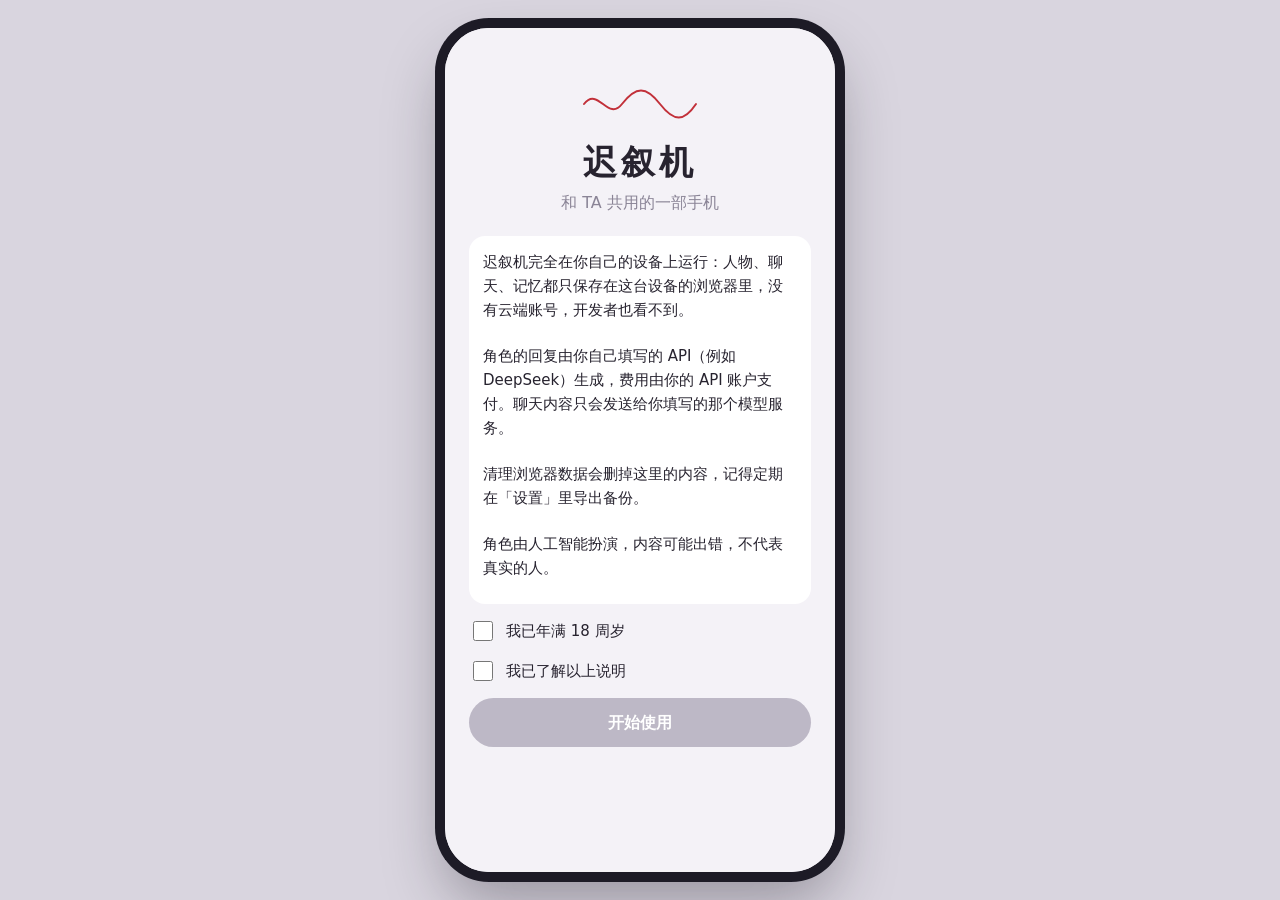
==== commit d5f6f0af: "预览版：待发送图片放进输入框里 Co-Authored-By: Claude Opus 5.5 <noreply@anthropic.com> Claude-Session: https://clau" ====
--- a/preview/index.html
+++ b/preview/index.html
@@ -11,11 +11,11 @@
   <link rel="icon" href="icon-192.png" />
   <link rel="apple-touch-icon" href="apple-touch-icon.png" />
   <title>迟叙机</title>
-  <link rel="stylesheet" href="assets/app-CWTXUHV4.css" />
+  <link rel="stylesheet" href="assets/app-WX6SKMQD.css" />
 </head>
 <body>
   <div id="root"></div>
   <noscript>需要开启浏览器的 JavaScript 才能使用迟叙机。</noscript>
-  <script type="module" src="assets/app-RGSKE3Y4.js"></script>
+  <script type="module" src="assets/app-CG4ZMYQM.js"></script>
 </body>
 </html>
--- a/preview/assets/app-WX6SKMQD.css
+++ b/preview/assets/app-WX6SKMQD.css
@@ -0,0 +1 @@
+:root{--paper: #f4f2f7;--card: #ffffff;--ink: #27232f;--mist: #8a8496;--line: #e4e0ea;--thread: #c2313a;--thread-soft: #f6e3e5;--night: #24263a;--night-2: #34304a;--me: #2f2c3d;--serif: "Songti SC", "Noto Serif SC", "Source Han Serif SC", "STSong", "SimSun", serif;--sans: "PingFang SC", "HarmonyOS Sans SC", "MiSans", "Noto Sans SC", "Microsoft YaHei", system-ui, sans-serif;--r-sm: 10px;--r-md: 16px;--safe-t: env(safe-area-inset-top, 0px);--safe-b: env(safe-area-inset-bottom, 0px);--bar-b: 0px;--safe-l: env(safe-area-inset-left, 0px);--safe-r: env(safe-area-inset-right, 0px)}*{box-sizing:border-box}html,body{height:var(--app-h, 100%);margin:0;overflow:hidden;overscroll-behavior:none}html{background:#24263a;background-repeat:no-repeat}#root{position:fixed;top:0;left:0;right:0;height:100%}.edge-ext{position:fixed;left:0;right:0;height:calc(50% + 200px);pointer-events:none;z-index:-2}.edge-top{top:-200px}.edge-bottom{bottom:-200px}@media(min-width:560px)and (min-height:700px){.edge-ext{display:none}}@supports (height: 100lvh){:root{--bar-b: max(0px, calc(100lvh - 100dvh) );--safe-b: calc(env(safe-area-inset-bottom, 0px) + var(--bar-b))}#root{height:var(--app-h, 100lvh);bottom:auto}}body{font-family:var(--sans);font-size:16px;line-height:1.6;color:var(--ink);background:transparent;-webkit-font-smoothing:antialiased;-webkit-tap-highlight-color:transparent}button,input,textarea{font:inherit;color:inherit}button{cursor:pointer}button:disabled{cursor:default}:focus-visible{outline:2px solid var(--thread);outline-offset:2px}@media(min-width:560px)and (min-height:700px){body{background:#d9d5df}}.sr-only{position:absolute;width:1px;height:1px;overflow:hidden;clip:rect(0 0 0 0);white-space:nowrap}.stage{height:100%;display:flex;align-items:center;justify-content:center}.phone{position:relative;width:100%;height:100%;background:var(--paper);overflow:hidden}.screen{height:100%;display:flex;flex-direction:column}:root{--ease-spring: cubic-bezier(.32, .72, 0, 1);--ease-out: cubic-bezier(.22, .8, .24, 1)}.screen-stack{position:relative;flex:1;min-height:0;overflow:hidden;background:#15141c;isolation:isolate}.screen-layer{position:absolute;inset:0;display:flex;flex-direction:column;background:var(--paper)}.screen-layer[aria-hidden=true]{pointer-events:none}.screen-layer[class*=-back-out]{z-index:2}.is-zoom-forward-in{transform-origin:var(--ox, 50%) var(--oy, 60%);animation:zoom-open .4s var(--ease-spring) both}.is-zoom-back-out{transform-origin:var(--ox, 50%) var(--oy, 60%);animation:zoom-close .3s cubic-bezier(.4,0,.2,1) both}@keyframes zoom-open{0%{transform:scale(.16);opacity:0}35%{opacity:1}to{transform:none;opacity:1}}@keyframes zoom-close{0%{transform:none;opacity:1}45%{opacity:.35}to{transform:scale(.4);opacity:0;visibility:hidden}}.is-push-forward-in{animation:push-in .42s var(--ease-spring) both;box-shadow:-12px 0 32px #15141c29}.is-push-forward-out{animation:push-away .42s var(--ease-spring) both}.is-push-back-out{animation:pop-out .4s var(--ease-spring) both;box-shadow:-12px 0 32px #15141c29}.is-push-back-in{animation:pop-under .4s var(--ease-spring) both}@keyframes push-in{0%{transform:translate3d(100%,0,0)}to{transform:none}}@keyframes push-away{0%{transform:none;opacity:1}to{transform:translate3d(-28%,0,0);opacity:.7}}@keyframes pop-out{0%{transform:none}to{transform:translate3d(100%,0,0)}}@keyframes pop-under{0%{transform:translate3d(-28%,0,0);opacity:.7}to{transform:none;opacity:1}}.is-fade-forward-in,.is-fade-back-in{animation:fade-in .26s var(--ease-out) both}.is-fade-forward-out,.is-fade-back-out{animation:fade-out .2s ease both;z-index:0!important}@keyframes fade-in{0%{opacity:0;transform:translate3d(0,8px,0) scale(.995)}to{opacity:1;transform:none}}@keyframes fade-out{0%{opacity:1}to{opacity:0}}@media(prefers-reduced-motion:reduce){.screen-layer[class*=is-]{animation-duration:.16s!important}}@media(min-width:560px)and (min-height:700px){.phone{width:390px;height:min(844px,calc(100dvh - 48px));border-radius:44px;box-shadow:0 0 0 10px #1d1b26,0 30px 60px #1d1b2659}}.page{display:flex;flex-direction:column;height:100%;min-height:0}.page-body{flex:1;overflow-y:auto;padding:8px calc(16px + var(--safe-r)) calc(24px + var(--safe-b)) calc(16px + var(--safe-l));display:flex;flex-direction:column;gap:14px}.topbar{display:grid;grid-template-columns:44px 1fr 64px;align-items:center;padding:max(10px,var(--safe-t)) calc(8px + var(--safe-r)) 8px calc(8px + var(--safe-l));background:var(--paper);border-bottom:1px solid var(--line)}.topbar-title{text-align:center;min-width:0;display:flex;flex-direction:column;align-items:center;gap:2px}.topbar-title h1{font-family:var(--serif);font-size:18px;font-weight:700;margin:0;white-space:nowrap;overflow:hidden;text-overflow:ellipsis;max-width:100%}.topbar-right{display:flex;justify-content:flex-end}.icon-btn{width:44px;height:44px;border:0;background:none;display:grid;place-items:center;border-radius:50%}.icon-btn-spacer{width:44px;height:44px;display:block}.text-btn{border:0;background:none;color:var(--thread);font-weight:600;padding:8px 10px}.text-btn:disabled{color:var(--mist)}.text-btn.danger{color:var(--thread);font-weight:400;font-size:14px}.lead{margin:4px 2px;color:var(--mist);font-size:14px}.muted{color:var(--mist)}.small{font-size:13px}.card{background:var(--card);border-radius:var(--r-md);padding:16px;display:flex;flex-direction:column;gap:12px}.card-title{font-family:var(--serif);font-size:17px;margin:0}.row-between{display:flex;align-items:center;justify-content:space-between;gap:12px}.kv{display:flex;justify-content:space-between;gap:12px}.loading{padding:40px;text-align:center;color:var(--mist)}.error-box{padding:16px;text-align:center;color:var(--thread)}.field{display:flex;flex-direction:column;gap:6px}.field>span{font-size:14px;color:var(--mist)}.field input,.field textarea{width:100%;border:1px solid var(--line);background:#fbfafc;border-radius:var(--r-sm);padding:10px 12px;font-size:16px;line-height:1.5;resize:vertical}.field input:focus,.field textarea:focus{outline:none;border-color:var(--ink);background:#fff}.check{display:flex;gap:10px;align-items:center;font-size:15px}.check input{width:20px;height:20px;accent-color:var(--thread)}.link{border:0;background:none;padding:0 4px;color:var(--thread);text-decoration:underline;text-underline-offset:3px}.btn{border:0;border-radius:999px;padding:12px 18px;font-size:16px;font-weight:600;width:100%}.btn-primary{background:var(--ink);color:#fff}.btn-primary:disabled{background:#bdb8c6}.btn-ghost{background:transparent;color:var(--ink);font-weight:400}.btn-ghost:disabled{color:var(--mist)}.btn-light{background:#fff;color:var(--ink);width:auto;padding:12px 28px}.btn-danger{background:var(--thread);color:#fff}.btn-danger:disabled{background:#d9b5b8}.btn-danger-ghost{background:none;border:0;color:var(--thread);padding:14px;font-size:15px}.tag{font-size:12px;padding:1px 8px;border-radius:999px;background:#ece9f1;color:var(--ink);white-space:nowrap}.tag-red{background:var(--thread-soft);color:var(--thread)}.tag-grey{color:var(--mist)}.thread{display:inline-flex;align-items:center;gap:6px;border:0;background:none;padding:2px 4px;color:var(--thread);font-size:13px;max-width:100%}.thread span{white-space:nowrap;overflow:hidden;text-overflow:ellipsis;color:var(--ink)}.thread.is-archived span{color:var(--mist)}.avatar{display:inline-grid;place-items:center;border-radius:50%;color:#fff;flex:none;font-family:var(--serif);font-weight:700;text-shadow:0 1px 1px rgba(0,0,0,.15)}.login{flex:1;overflow-y:auto;padding:56px 24px 32px;display:flex;flex-direction:column;gap:20px}.login-mark{text-align:center;color:var(--thread)}.login-mark h1{font-family:var(--serif);font-size:34px;letter-spacing:.12em;margin:4px 0 0;color:var(--ink)}.login-mark p{margin:0;color:var(--mist)}.login-form{display:flex;flex-direction:column;gap:14px}.dev-note{background:#fff6dd;border-radius:var(--r-sm);padding:8px 12px;font-size:14px;margin:0}.signup-box{display:flex;flex-direction:column;gap:12px;background:var(--card);padding:14px;border-radius:var(--r-md)}.signup-box p{margin:0;font-size:14px}.form-error{color:var(--thread);text-align:center;margin:0}.terms p{margin:0 0 10px;font-size:15px}.home{flex:1;overflow-y:auto;color:#fff;padding:max(48px,calc(var(--safe-t) + 20px)) calc(22px + var(--safe-r)) calc(24px + var(--safe-b)) calc(22px + var(--safe-l));display:flex;flex-direction:column;gap:28px;background:url("data:image/svg+xml,%3Csvg xmlns='http://www.w3.org/2000/svg' viewBox='0 0 400 800' preserveAspectRatio='none'%3E%3Cpath d='M-20 260 C 90 200, 140 360, 230 300 S 360 180, 420 250' fill='none' stroke='%23c2313a' stroke-opacity='.55' stroke-width='1.4'/%3E%3Cpath d='M230 300 C 280 420, 200 520, 300 600 S 380 760, 430 820' fill='none' stroke='%23c2313a' stroke-opacity='.3' stroke-width='1.2'/%3E%3C/svg%3E") center / 100% 100% no-repeat,linear-gradient(180deg,var(--night) 0%,var(--night-2) 100%);background-color:var(--night)}.home-clock{display:flex;flex-direction:column;align-items:center}.home-time{font-size:64px;font-weight:200;line-height:1.1;letter-spacing:.02em}.home-date{font-size:14px;opacity:.75}.home-who{display:flex;flex-direction:column;align-items:center;gap:6px}.home-person{display:flex;flex-direction:column;align-items:center;gap:6px;border:0;background:none;color:#fff}.home-name{font-family:var(--serif);font-size:24px;font-weight:700;letter-spacing:.06em}.home-switch{font-size:12px;opacity:.6}.home-who .thread{color:#ff8a92}.home-who .thread span{color:#ffffffd9}.home-empty{text-align:center;display:flex;flex-direction:column;align-items:center;gap:8px;padding:0 8px}.home-empty h2{font-family:var(--serif);margin:0}.home-empty p{margin:0 0 8px;opacity:.75;font-size:15px}.home-apps{display:grid;grid-template-columns:repeat(4,1fr);gap:20px 8px;margin-top:auto}.app{border:0;background:none;color:#fff;display:flex;flex-direction:column;align-items:center;gap:6px;position:relative}.app-glyph{width:58px;height:58px;border-radius:16px;background:var(--paper);color:var(--ink);display:grid;place-items:center;font-family:var(--serif);font-size:26px;font-weight:700}.app-label{font-size:12px}.app.is-soon .app-glyph{background:#f4f2f738;color:#ffffffb3}.app.is-soon .app-label{opacity:.6}.app-soon{position:absolute;top:-6px;right:2px;font-size:10px;background:var(--night);border:1px solid rgba(255,255,255,.3);border-radius:999px;padding:0 5px}.chat-list{flex:1;overflow-y:auto;padding:12px 12px 8px;display:flex;flex-direction:column;gap:10px;overscroll-behavior:contain}.chat-empty{text-align:center;color:var(--mist);margin:auto 24px;font-size:15px}.load-more{font-size:14px}.msg{display:flex;gap:10px;align-items:flex-start;max-width:100%}.msg>.avatar,.msg-me-avatar .avatar,.msg>.msg-me-avatar+* .avatar{border-radius:5px;flex:none}.msg-me>.avatar{border-radius:5px}.msg.is-pending{opacity:.6}.msg-time{align-self:center;font-size:12px;color:#a3a0ab;margin:6px 0 -2px}.chat.has-bg .msg-time{color:#ffffffe6;text-shadow:0 1px 2px rgba(0,0,0,.45)}.msg-me{flex-direction:row-reverse}.msg-body{display:flex;flex-direction:column;max-width:76%}.msg-me .msg-body{align-items:flex-end}.bubble{position:relative;padding:9px 12px;border-radius:6px;white-space:pre-wrap;word-break:break-word;font-size:16px;line-height:1.5;background:var(--card);min-height:40px}.msg-me .bubble{background:var(--me);color:#fff;border-radius:6px}.msg .msg-body>.bubble:before{content:"";position:absolute;top:14px;width:10px;height:10px;background:inherit;border-radius:1.5px;transform:rotate(45deg)}.msg-them .msg-body>.bubble:before{left:-4px}.msg-me .msg-body>.bubble:before{right:-4px}.msg .msg-body>.bubble.typing:before{top:14px}.msg-meta{display:flex;gap:6px;align-items:center;font-size:11px;color:var(--mist);padding:2px 4px 0}.msg-more{border:0;background:none;color:var(--mist);padding:0 6px;letter-spacing:1px;font-size:14px;line-height:1;min-height:24px}.typing{display:flex;gap:4px;padding:14px}.typing i{width:6px;height:6px;border-radius:50%;background:var(--mist);animation:blink 1.2s infinite}.typing i:nth-child(2){animation-delay:.2s}.typing i:nth-child(3){animation-delay:.4s}@keyframes blink{0%,80%,to{opacity:.25}40%{opacity:1}}@media(prefers-reduced-motion:reduce){.typing i{animation:none;opacity:.6}}.sys-note{align-self:center;font-size:12px;color:var(--mist);background:#ebe8f0;padding:2px 10px;border-radius:999px}.fork-divider{display:flex;align-items:center;gap:8px;margin:6px 0;color:var(--thread);font-size:12px}.fork-divider:before,.fork-divider:after{content:"";flex:1;height:1px;background:currentColor;opacity:.5}.fork-divider span{white-space:nowrap}.composer{display:flex;gap:8px;align-items:flex-end;padding:8px 10px calc(8px + var(--safe-b));border-top:1px solid var(--line);background:var(--paper)}.composer textarea{flex:1;border:1px solid var(--line);border-radius:20px;padding:9px 14px;resize:none;max-height:120px;field-sizing:content;background:#fff;font-size:16px;line-height:1.4}.composer textarea:focus{outline:none;border-color:var(--ink)}.send{width:40px;height:40px;border-radius:50%;border:0;background:var(--thread);color:#fff;display:grid;place-items:center;flex:none}.send:disabled{background:#d8d3de}.composer-off{justify-content:center;color:var(--mist);font-size:14px;text-align:center}.sheet-backdrop{position:absolute;inset:0;background:#1d1b2666;display:flex;align-items:flex-end;z-index:20;animation:backdrop-in .3s ease both}.sheet-backdrop .sheet{animation:sheet-up .44s var(--ease-spring) both}.sheet-backdrop.is-closing{animation:backdrop-out .26s ease both;pointer-events:none}.sheet-backdrop.is-closing .sheet{animation:sheet-down .26s cubic-bezier(.4,0,.9,.6) both}@keyframes backdrop-in{0%{background:#1d1b2600}to{background:#1d1b2666}}@keyframes backdrop-out{0%{background:#1d1b2666}to{background:#1d1b2600}}@keyframes sheet-up{0%{transform:translate3d(0,100%,0)}to{transform:none}}@keyframes sheet-down{0%{transform:none}to{transform:translate3d(0,100%,0)}}@media(prefers-reduced-motion:reduce){.sheet-backdrop,.sheet-backdrop .sheet,.sheet-backdrop.is-closing,.sheet-backdrop.is-closing .sheet{animation-duration:.12s}}.sheet{width:100%;max-height:88%;overflow-y:auto;background:var(--paper);border-radius:22px 22px 0 0;padding:8px 18px calc(20px + var(--safe-b));display:flex;flex-direction:column;gap:12px}.sheet form{display:flex;flex-direction:column;gap:14px}.sheet p{margin:0}.sheet-handle{width:40px;height:4px;border-radius:2px;background:#cfcad6;align-self:center;margin-bottom:4px}.sheet-title{font-family:var(--serif);font-size:18px;margin:0;text-align:center}.menu{display:flex;flex-direction:column;background:var(--card);border-radius:var(--r-md);overflow:hidden}.menu button{border:0;background:none;text-align:left;padding:14px 16px;display:flex;flex-direction:column;gap:2px}.menu button+button{border-top:1px solid var(--line)}.menu button span{font-size:13px;color:var(--mist)}.menu button.danger b{color:var(--thread)}.quote{margin:0;padding:10px 14px;border-left:3px solid var(--thread);background:var(--card);border-radius:0 var(--r-sm) var(--r-sm) 0;font-size:15px;white-space:pre-wrap;max-height:120px;overflow:auto}.toast{position:absolute;left:50%;top:calc(76px + var(--safe-t));transform:translate(-50%);background:var(--ink);color:#fff;padding:9px 16px;border-radius:999px;font-size:14px;z-index:30;max-width:86%;text-align:center;animation:toast-in .36s var(--ease-spring) both,toast-out .3s ease 2.3s both}@keyframes toast-in{0%{opacity:0;transform:translate(-50%,-10px) scale(.96)}to{opacity:1;transform:translate(-50%)}}@keyframes toast-out{to{opacity:0;transform:translate(-50%,-6px)}}@media(prefers-reduced-motion:reduce){.toast{animation:none}}.threads{list-style:none;margin:0;padding:0;display:flex;flex-direction:column}.thread-row{position:relative;padding-left:calc(var(--depth) * 22px + 22px)}.thread-row:before{content:"";position:absolute;top:0;bottom:0;left:calc(var(--depth) * 22px + 8px);width:1.5px;background:#cbc5d3}.thread-row:after{content:"";position:absolute;top:22px;left:calc(var(--depth) * 22px + 3px);width:12px;height:12px;border-radius:50%;background:var(--paper);border:1.5px solid #a9a2b4}.thread-row.is-view:before{background:var(--thread)}.thread-row.is-view:after{background:var(--thread);border-color:var(--thread)}.thread-row.is-archived{opacity:.55}.thread-node{width:100%;text-align:left;border:0;background:none;padding:12px 4px 12px 6px;display:flex;flex-direction:column;gap:2px;border-radius:var(--r-sm)}.thread-node:hover{background:#fff9}.thread-name{font-family:var(--serif);font-size:17px;font-weight:700}.thread-tags{display:flex;gap:6px;flex-wrap:wrap}.thread-tags:empty{display:none}.thread-info{font-size:13px;color:var(--mist)}.switch{position:relative;width:50px;height:30px;flex:none}.switch input{position:absolute;opacity:0;inset:0;margin:0;cursor:pointer;z-index:1}.switch span[aria-hidden]{position:absolute;inset:0;border-radius:999px;background:#d8d3de;transition:background .2s}.switch span[aria-hidden]:after{content:"";position:absolute;top:3px;left:3px;width:24px;height:24px;border-radius:50%;background:#fff;transition:transform .2s;box-shadow:0 1px 2px #0003}.switch input:checked+span{background:var(--thread)}.switch input:checked+span:after{transform:translate(20px)}.switch input:disabled+span{opacity:.5}.switch input:focus-visible+span{outline:2px solid var(--thread);outline-offset:2px}.choices{border:0;padding:0;margin:0;display:flex;flex-direction:column;gap:8px}.choice{display:flex;gap:10px;align-items:flex-start;background:var(--card);border:1.5px solid transparent;border-radius:var(--r-sm);padding:12px;cursor:pointer}.choice.is-on{border-color:var(--thread)}.choice input{accent-color:var(--thread);margin-top:5px}.choice span{display:flex;flex-direction:column}.choice small{color:var(--mist);font-size:13px}.version-row{display:grid;grid-template-columns:auto 1fr auto;gap:10px;align-items:baseline;font-size:14px}.people{list-style:none;margin:0;padding:0;display:flex;flex-direction:column;gap:8px}.person{width:100%;display:flex;align-items:center;gap:12px;padding:12px;border:0;border-radius:var(--r-md);background:var(--card);text-align:left}.person-text{flex:1;display:flex;flex-direction:column;align-items:flex-start;min-width:0}.person-text b{font-family:var(--serif);font-size:17px}.person-text .thread{padding:0}.segmented{display:flex;margin:10px 16px 0;background:#e6e2ec;border-radius:999px;padding:3px}.segmented button{flex:1;border:0;background:none;border-radius:999px;padding:6px;font-size:14px}.segmented button[aria-selected=true]{background:#fff;font-weight:600}.grid-3{display:grid;grid-template-columns:repeat(3,1fr);gap:8px}.fresh{display:flex;flex-direction:column;gap:6px}.fresh pre{margin:0;background:#fbfafc;border:1px dashed var(--line);padding:10px;border-radius:var(--r-sm);font-size:15px;letter-spacing:.08em}.admin-list{list-style:none;margin:0;padding:0;display:flex;flex-direction:column;gap:6px}.admin-list li{background:var(--card);border-radius:var(--r-sm);padding:10px 12px;display:flex;flex-wrap:wrap;align-items:center;gap:4px 10px}.admin-list li .small{flex:1 1 60%}.code{border:0;background:none;padding:0;font-weight:700;letter-spacing:.08em}.msg-img{max-width:200px;max-height:260px;border-radius:6px;display:block;margin-bottom:4px;object-fit:cover;background:#e6e2ec}.msg-me .msg-img{margin-left:auto}.reply-missing{align-self:center;display:flex;flex-direction:column;align-items:center;gap:2px;font-size:13px;color:var(--mist)}.reply-missing .btn{width:auto;padding:6px 16px;color:var(--thread);font-weight:600}.attach{width:40px;height:40px;border:0;background:none;color:var(--ink);display:grid;place-items:center;flex:none;border-radius:50%}.attach:disabled{color:var(--mist)}.composer-field{flex:1;min-width:0;display:flex;flex-direction:column;border:1px solid var(--line);border-radius:20px;background:#fff;transition:border-color .15s}.composer-field:focus-within{border-color:var(--ink)}.composer .composer-field textarea{flex:none;width:100%;border:0;border-radius:0;background:transparent}.composer .composer-field textarea:focus{border:0}.composer-field.has-img{border-radius:18px;padding-top:8px}.composer-img{position:relative;align-self:flex-start;width:76px;height:76px;margin:0 0 2px 8px;animation:composer-img-in .22s ease-out both}.composer-img-view{display:block;width:100%;height:100%;padding:0;border:0;background:none;border-radius:12px;overflow:hidden;box-shadow:0 2px 8px #1e1c2824}.composer-img-view img{display:block;width:100%;height:100%;object-fit:cover}.composer-img-x{position:absolute;top:-7px;right:-7px;width:22px;height:22px;padding:0;border-radius:50%;border:2px solid #fff;background:#1e1c24b8;color:#fff;display:grid;place-items:center;box-shadow:0 1px 4px #00000038}.composer-img-x:after{content:"";position:absolute;inset:-10px}@keyframes composer-img-in{0%{opacity:0;transform:scale(.85)}to{opacity:1;transform:none}}.img-viewer{position:fixed;inset:0;z-index:9000;display:flex;flex-direction:column;align-items:center;justify-content:center;gap:14px;background:#0c0a10e6;animation:img-viewer-in .18s ease-out both}.img-viewer img{max-width:92vw;max-height:82vh;border-radius:10px;object-fit:contain}.img-viewer span{color:#fff9;font-size:13px}@keyframes img-viewer-in{0%{opacity:0}to{opacity:1}}@media(prefers-reduced-motion:reduce){.composer-img,.img-viewer{animation:none}}.card-attn{border:1.5px solid var(--thread)}.mem{display:flex;flex-direction:column;gap:2px;padding-bottom:10px;border-bottom:1px solid var(--line)}.mem:last-child{border-bottom:0;padding-bottom:0}.mem p{margin:0;font-size:15px}.mem-actions{display:flex;gap:4px;justify-content:flex-end}.mem-actions .text-btn{padding:2px 8px;font-size:13px}.muted-btn{color:var(--mist)!important;font-weight:400!important}.stat-grid{display:grid;grid-template-columns:1fr 1fr;gap:8px}.stat{background:#fbfafc;border-radius:var(--r-sm);padding:10px 12px}.stat b{display:block;font-size:22px;font-family:var(--serif)}.stat span{font-size:13px;color:var(--mist)}.avatar-img{object-fit:cover;border-radius:50%;display:inline-block;background:#e6e2ec}.create{display:flex;flex-direction:column;gap:14px}.create-head{display:flex;gap:14px;align-items:flex-end}.grow{flex:1;min-width:0}.avatar-picker{display:flex;flex-direction:column;align-items:center;gap:2px}.avatar-btn{position:relative;border:0;background:none;padding:0;border-radius:50%}.avatar-badge{position:absolute;right:-2px;bottom:-2px;width:24px;height:24px;border-radius:50%;background:var(--ink);color:#fff;font-size:12px;display:grid;place-items:center;border:2px solid #fff}.field select{width:100%;border:1px solid var(--line);background:#fbfafc;border-radius:var(--r-sm);padding:10px 12px;font-size:16px}.world-peek{margin:0;font-size:13px;color:var(--mist);white-space:pre-wrap;display:-webkit-box;-webkit-line-clamp:3;-webkit-box-orient:vertical;overflow:hidden}.world-peek-row{display:flex;align-items:flex-start;gap:8px}.world-peek-row .world-peek{flex:1}.world-card .btn-danger-ghost{padding:4px;align-self:flex-start}.save-state{text-align:center;min-height:1.4em;margin:0}.draft-row{display:flex;align-items:center;gap:4px}.draft-row .person{flex:1}.msg-img-loading{width:160px;height:120px}.row-2{display:grid;grid-template-columns:1fr 1fr;gap:8px}.app-glyph{position:relative}.app-badge{position:absolute;top:-6px;right:-6px;min-width:18px;height:18px;padding:0 5px;border-radius:999px;background:#fa5151;color:#fff;font-family:var(--sans);font-size:11px;font-weight:600;line-height:18px;text-align:center}.toggle-row{display:flex;align-items:center;justify-content:space-between;gap:12px}.toggle-row>span:first-child{display:flex;flex-direction:column}.toggle-row small{color:var(--mist);font-size:13px}.wx{background:#fff;position:relative}.wx-scroll{flex:1;overflow-y:auto;padding-bottom:calc(40px + var(--safe-b))}.wx-cover{position:relative;height:290px;margin-bottom:52px;background:url("data:image/svg+xml,%3Csvg xmlns='http://www.w3.org/2000/svg' viewBox='0 0 400 300' preserveAspectRatio='none'%3E%3Cpath d='M-10 200 C 80 120, 150 260, 240 180 S 360 90, 420 150' fill='none' stroke='%23c2313a' stroke-opacity='.6' stroke-width='1.4'/%3E%3C/svg%3E") center / 100% 100% no-repeat,linear-gradient(160deg,#34304a,#24263a 60%,#1d1b26);background-color:#312e46}.wx-cover-bar{position:absolute;top:0;left:0;right:0;display:flex;justify-content:space-between;padding:max(8px,var(--safe-t)) 8px 0}.wx-light{color:#fff}.wx-owner{position:absolute;right:16px;bottom:-36px;display:flex;align-items:flex-start;gap:16px}.wx-owner-name{color:#fff;font-size:18px;font-weight:600;margin-top:14px;text-shadow:0 1px 3px rgba(0,0,0,.4)}.wx-me{display:inline-grid;place-items:center;border-radius:6px;background:#c9c5d1;color:#fff;font-weight:600;flex:none}.wx-owner-avatar{width:70px;height:70px;font-size:26px;border:2px solid #fff;border-radius:8px}.wx-empty{color:#888;font-size:14px;text-align:center;padding:24px 32px;line-height:1.8}.wx-list{list-style:none;margin:0;padding:0}.wx-post{display:flex;gap:10px;padding:14px 16px;border-bottom:1px solid #eee}.wx-post>.avatar,.wx-post>.wx-me{border-radius:6px}.wx-post .avatar-img{border-radius:6px}.wx-body{flex:1;min-width:0}.wx-name{color:#576b95;font-weight:600;font-size:15px;line-height:1.4}.wx-text{font-size:15px;color:#191919;white-space:pre-wrap;word-break:break-word;margin-top:3px;line-height:1.55}.wx-pics{display:grid;gap:4px;margin-top:8px;grid-template-columns:repeat(3,80px)}.wx-pics.n1{grid-template-columns:auto}.wx-pics.n2{grid-template-columns:repeat(2,80px)}.wx-pic{width:80px;height:80px;background:#f2f2f2;display:block;overflow:hidden;position:relative;border:0;padding:0}.wx-pic img{width:100%;height:100%;object-fit:cover;display:block}.wx-pic.is-single{width:fit-content;height:auto;max-width:180px;max-height:180px;background:none}.wx-pic.is-single img{width:auto;height:auto;max-width:180px;max-height:180px;object-fit:contain}.wx-meta{display:flex;justify-content:space-between;align-items:center;margin-top:8px;color:#b2b2b2;font-size:12px}.wx-actions-wrap{position:relative;display:flex;align-items:center}.wx-dots{border:0;background:#f7f7f7;color:#576b95;border-radius:4px;padding:0 8px;height:22px;font-weight:700;letter-spacing:1px;line-height:1}.wx-actions{position:absolute;right:40px;top:50%;transform:translateY(-50%);display:flex;background:#4c4c4c;border-radius:4px;overflow:hidden;white-space:nowrap}.wx-actions button{border:0;background:none;color:#fff;padding:8px 16px;font-size:13px}.wx-actions button+button{border-left:1px solid #3a3a3a}.wx-box{margin-top:8px;background:#f7f7f7;border-radius:4px;font-size:14px;position:relative}.wx-box:before{content:"";position:absolute;top:-6px;left:12px;border:6px solid transparent;border-top:0;border-bottom-color:#f7f7f7}.wx-likes{color:#576b95;padding:5px 10px}.wx-likes+.wx-comments{border-top:1px solid #ececec}.wx-comments{padding:5px 10px;display:flex;flex-direction:column;gap:2px;color:#191919}.wx-comments b{color:#576b95;font-weight:600}.wx-comment-bar{position:absolute;left:0;right:0;bottom:0;display:flex;gap:8px;align-items:center;padding:8px 10px calc(8px + var(--safe-b));background:#f7f7f7;border-top:1px solid #e5e5e5}.wx-comment-bar input{flex:1;border:0;border-radius:4px;padding:9px 10px;font-size:16px;background:#fff}.wx-send{border:0;background:#07c160;color:#fff;border-radius:4px;padding:7px 14px;font-size:15px;font-weight:600}.wx-send:disabled{background:#b5e8cc}.wx-text-btn{border:0;background:none;font-size:16px;color:#191919;padding:6px 4px}.wx-compose{background:#fff}.wx-compose-top{display:flex;justify-content:space-between;align-items:center;padding:max(10px,var(--safe-t)) 14px 10px}.wx-compose-text{width:100%;border:0;resize:none;font-size:17px;line-height:1.6;padding:4px 0;background:transparent}.wx-compose-text:focus{outline:none}.wx-compose-grid{display:grid;grid-template-columns:repeat(3,1fr);gap:6px}.wx-compose-grid .wx-pic{width:100%;height:auto;aspect-ratio:1}.wx-pic-add{font-size:34px;color:#b2b2b2;background:#f2f2f2;display:grid!important;place-items:center}.wx-pic-del{position:absolute;top:2px;right:2px;width:22px;height:22px;border-radius:50%;border:0;background:#0000008c;color:#fff;line-height:1}.wx-compose-who{display:flex;justify-content:space-between;border-top:1px solid #eee;padding:14px 0;font-size:15px;color:#191919;margin-top:12px}.wx-compose-who span:last-child{color:#888}.diary,.diary .topbar{background:#f6f1e7}.diary-page{background:#fffdf8;border-radius:4px;padding:18px 18px 22px;box-shadow:0 1px #e9e1cf;background-image:repeating-linear-gradient(to bottom,transparent 0,transparent 31px,#efe6d4 31px,#efe6d4 32px);background-position:0 18px}.diary-page h2{font-family:var(--serif);font-size:15px;line-height:32px;color:#8a6f4a;margin:0;font-weight:700}.diary-page p{margin:0;font-family:var(--serif);font-size:16px;line-height:32px;color:#3a3226;white-space:pre-wrap}.wx-del{border:0;background:none;color:#576b95;font-size:12px;margin-left:10px;padding:0}.wx-comment{display:block;width:100%;text-align:left;border:0;background:none;padding:1px 0;font:inherit;color:inherit}.wx-comment:active{background:#e5e5e5}.sheet-quote{font-family:var(--serif);color:var(--ink);background:#fff;border-radius:10px;padding:10px 12px}.notice{position:absolute;left:8px;right:8px;top:max(8px,var(--safe-t));z-index:40;display:grid;grid-template-columns:1fr;gap:2px;text-align:left;border:0;border-radius:18px;padding:10px 14px 12px;background:#faf9fcf0;backdrop-filter:blur(16px);-webkit-backdrop-filter:blur(16px);box-shadow:0 10px 30px #1d1b2638;color:var(--ink);font:inherit;animation:notice-in .35s cubic-bezier(.2,.9,.3,1.2)}.notice-app{font-size:12px;color:var(--mist)}.notice b{font-size:15px}.notice-body{font-size:14px;line-height:1.45;display:-webkit-box;-webkit-line-clamp:2;-webkit-box-orient:vertical;overflow:hidden}@keyframes notice-in{0%{transform:translateY(-120%);opacity:0}to{transform:none;opacity:1}}@media(prefers-reduced-motion:reduce){.notice{animation:none}}.grid-2{display:grid;grid-template-columns:1fr 1fr;gap:10px}.card-sub{font-size:13px;color:var(--mist);font-weight:600;margin:8px 0 0;letter-spacing:1px}.toggle-row.is-off{opacity:.45}.room,.room .topbar{background:#f7f1e8}.room-body{padding-top:4px}.room-svg{width:100%;height:auto;display:block;margin:0 auto;max-width:520px;touch-action:manipulation}.room-hit{cursor:pointer;outline:none}.room-hit:focus-visible{filter:drop-shadow(0 0 3px #c2313a)}.room-hit:active{opacity:.8}.room-plus{font-size:12px;fill:#96785a99;font-family:var(--sans)}.room-cal{font-size:9px;fill:#3a3226;font-family:var(--sans);font-weight:700}.room-zzz{font-size:9px;fill:#8a84a8;font-family:var(--serif);font-style:italic}.room-note.is-new{animation:note-wiggle 1.6s ease-in-out infinite;transform-box:fill-box;transform-origin:top center}@keyframes note-wiggle{0%,to{transform:rotate(0)}50%{transform:rotate(-6deg)}}.room-glow{animation:glow 1.4s ease-in-out infinite}@keyframes glow{0%,to{opacity:.15}50%{opacity:.55}}@media(prefers-reduced-motion:reduce){.room-note.is-new,.room-glow{animation:none}}.room-status{display:flex;align-items:center;gap:8px;justify-content:center;font-family:var(--serif);color:#5a4a3a;margin:6px 0 0}.room-status .dot{width:8px;height:8px;border-radius:50%}.room-tip{text-align:center;line-height:1.7}.room-pick{width:100%;aspect-ratio:4 / 3;border:6px solid;border-radius:4px;background:#fff;display:grid;place-items:center;color:var(--mist);overflow:hidden;padding:0}.room-pick img{width:100%;height:100%;object-fit:cover}.room-frames{display:flex;gap:8px;flex-wrap:wrap}.room-frames button{display:flex;align-items:center;gap:6px;border:1px solid #e2dce8;background:#fff;border-radius:999px;padding:6px 12px;font-size:14px;color:var(--ink)}.room-frames button i{width:14px;height:14px;border-radius:3px;border:1px solid rgba(0,0,0,.12)}.room-frames button.is-on,.room-items button.is-on{border-color:var(--thread);box-shadow:0 0 0 1px var(--thread) inset}.room-photo-big{border:8px solid;border-radius:3px;background:#fff;box-shadow:0 6px 18px #3c28142e;min-height:120px;display:grid;place-items:center}.room-photo-big img{width:100%;max-height:52vh;object-fit:contain;display:block}.room-note-folded{position:relative;border:0;background:#fffaf0;color:#6a5a46;font-family:var(--serif);padding:12px 14px 12px 30px;text-align:left;box-shadow:0 3px 10px #3c28141f;transform:rotate(-1.2deg)}.room-note-open{position:relative;background:#fffaf0;padding:22px 18px 16px;box-shadow:0 6px 18px #3c281429;transform:rotate(-1deg);background-image:repeating-linear-gradient(to bottom,transparent 0,transparent 27px,#efe3cc 27px,#efe3cc 28px);background-position:0 14px}.room-note-open p{margin:0;font-family:var(--serif);font-size:17px;line-height:28px;color:#3a3226;white-space:pre-wrap}.room-note-open span{display:block;text-align:right;font-family:var(--serif);color:#8a6f4a;margin-top:6px}.pin{position:absolute;width:12px;height:12px;border-radius:50%;background:#c2313a;box-shadow:0 2px 4px #00000040}.room-note-open .pin{top:-5px;left:50%;margin-left:-6px}.room-note-folded .pin{left:10px;top:50%;margin-top:-6px}.room-actions{display:flex;justify-content:center;gap:24px}.room-slots{display:grid;gap:8px}.room-slots button{aspect-ratio:4 / 3;border:1px dashed #cdb497;background:#fffaf3;border-radius:6px;color:var(--mist);font-size:13px}.room-slots button.is-taken{background:#efe4d4;border-style:solid}.room-slots button.is-here{background:var(--ink);color:#fff;border-color:var(--ink)}.room-items{display:grid;grid-template-columns:repeat(4,1fr);gap:8px}.room-items button{display:flex;flex-direction:column;align-items:center;gap:2px;border:1px solid #e2dce8;background:#fff;border-radius:12px;padding:8px 2px;font-size:12px;color:var(--ink)}.room-keepsake-head{display:flex;align-items:center;gap:12px;background:#fff;border-radius:12px;padding:10px 12px}.room-keepsake-head p{margin:0;font-size:16px}.serif{font-family:var(--serif)}.room-snippet{display:flex;flex-direction:column;gap:6px}.room-snippet p{margin:0;font-size:14px;line-height:1.5;padding:8px 10px;border-radius:10px;background:#fff}.room-snippet p b{margin-right:6px;color:var(--mist);font-weight:600}.room-snippet p.is-source{box-shadow:0 0 0 1px #e7b8a8 inset;background:#fff7f2}.room-memlist{list-style:none;margin:0;padding:0;display:flex;flex-direction:column;gap:6px}.room-memlist button{width:100%;text-align:left;border:0;background:#fff;border-radius:10px;padding:10px 12px;font-size:15px;color:var(--ink)}.bubble{-webkit-touch-callout:none}.msg-more{min-width:36px;min-height:28px;font-size:16px}.chat-tip{display:flex;gap:10px;align-items:center;margin:0 10px 6px;padding:10px 12px;background:#fff;border-radius:12px;font-size:13px;line-height:1.5;color:var(--ink);box-shadow:0 2px 8px #27232f14}.chat-tip b{color:var(--thread);font-weight:600}.chat-tip button{flex:none;border:0;background:var(--ink);color:#fff;border-radius:999px;padding:6px 12px;font-size:13px}@media(hover:none){.bubble{-webkit-user-select:none;user-select:none}}.wtree-wrap{flex-shrink:0;background:#fff;border-radius:16px;padding:10px 6px;overflow-x:auto}.wtree{position:relative;min-width:100%}.wtree-svg{position:absolute;left:0;top:0;overflow:visible}.wtree-row{position:absolute;left:calc(var(--lanes) + 6px);right:4px;height:58px;display:flex;flex-direction:column;justify-content:center;gap:2px;border:0;background:none;text-align:left;padding:0 8px;border-radius:10px;color:var(--ink);font:inherit;min-width:200px}.wtree-row:active,.wtree-row:hover{background:#f6f3f9}.wtree-row.is-view{background:#fbf1f1}.wtree-name{font-family:var(--serif);font-size:16px;font-weight:700;display:flex;align-items:center;gap:6px;flex-wrap:wrap;border-left:3px solid var(--c);padding-left:7px;line-height:1.3}.wtree-sub{font-size:12.5px;color:var(--mist);line-height:1.4;overflow:hidden;text-overflow:ellipsis;display:-webkit-box;-webkit-line-clamp:2;-webkit-box-orient:vertical}.wtree-row:not(.is-end) .wtree-sub{padding-left:10px}.wtree-latest{display:inline-block;font-size:11px;color:var(--c);border:1px solid var(--c);border-radius:999px;padding:0 6px;margin-right:4px}.wtree-row.is-archived{opacity:.6}.wtree-endname{color:var(--ink);font-weight:600;margin-right:6px}.look-grid{display:grid;grid-template-columns:repeat(auto-fill,minmax(96px,1fr));gap:8px}.look-grid button{display:flex;flex-direction:column;align-items:center;gap:2px;border:1px solid #e2dce8;background:#fbf8f2;border-radius:14px;padding:10px 4px 8px;color:var(--ink);font:inherit}.look-grid button.is-on{border-color:var(--thread);box-shadow:0 0 0 1px var(--thread) inset;background:#fff}.look-grid img{height:84px;width:auto;image-rendering:auto}.look-grid b{font-size:13px}.look-grid span{font-size:11px;color:var(--mist)}.look-plain{display:block;width:26px;height:52px;border-radius:13px 13px 8px 8px;margin:16px 0;opacity:.85}.app-glyph.has-icon{background:none;padding:0;overflow:visible;box-shadow:none}.app-glyph.has-icon img{width:100%;height:100%;display:block;border-radius:inherit;box-shadow:0 6px 16px #0000002e}.app.is-soon .app-glyph.has-icon img{opacity:.55;filter:grayscale(.4)}.home.has-widgets{gap:20px;padding-top:36px}.home.has-widgets .home-time{font-size:52px}.home.has-widgets .home-who{gap:4px}.home.has-widgets .home-who .avatar{width:44px!important;height:44px!important}.home.has-widgets .home-name{font-size:20px}.widgets{display:grid;grid-template-columns:1fr 1fr;gap:14px}.widget{position:relative;aspect-ratio:1;border-radius:22px;border:0;padding:12px;color:#fff;overflow:hidden;font:inherit;text-align:left;background:#ffffff29;box-shadow:0 8px 24px #0000002e,inset 0 0 0 1px #ffffff1f}.widget-record{display:flex;flex-direction:column;padding:10px 10px 8px;background:linear-gradient(160deg,#403028c7,#201a1ed1)}.record-deck{position:relative;flex:1;border:0;background:none;padding:0;display:grid;place-items:center;min-height:0}.vinyl{position:relative;display:grid;place-items:center;aspect-ratio:1;height:100%;max-height:112px;border-radius:50%;background:repeating-radial-gradient(circle at 50% 50%,#151315 0 1.5px,#262226 1.5px 3px);box-shadow:0 4px 12px #00000073,inset 0 0 0 2px #0c0b0c}.vinyl:after{content:"";position:absolute;inset:0;border-radius:50%;background:conic-gradient(from 30deg,transparent 0 10%,rgba(255,255,255,.14) 14%,transparent 20% 60%,rgba(255,255,255,.1) 64%,transparent 70%)}.vinyl-label{width:42%;aspect-ratio:1;border-radius:50%;background:#c2313a center / cover;box-shadow:0 0 0 2px #0006;position:relative;z-index:1}.vinyl-label:after{content:"";position:absolute;left:50%;top:50%;width:9%;aspect-ratio:1;margin:-4.5% 0 0 -4.5%;border-radius:50%;background:#111}.vinyl.is-playing{animation:spin 6s linear infinite}@keyframes spin{to{transform:rotate(360deg)}}.tonearm{position:absolute;right:-2px;top:-4px;width:30%;height:72%;transform-origin:75% 10%;transform:rotate(-22deg);transition:transform .6s ease;pointer-events:none}.tonearm.is-on{transform:rotate(4deg)}.widget-caption{border:0;background:none;color:#fff;text-align:left;padding:6px 2px 0;display:flex;flex-direction:column;font:inherit;min-width:0}.widget-caption b{font-size:13px;white-space:nowrap;overflow:hidden;text-overflow:ellipsis}.widget-caption span{font-size:11px;opacity:.7;white-space:nowrap;overflow:hidden;text-overflow:ellipsis}.record-pick{display:flex;align-items:center;gap:14px;border:0;background:#fff;border-radius:14px;padding:12px;color:var(--ink);font:inherit}.record-pick .vinyl{height:84px;flex:none}.widget-weather{display:flex;flex-direction:column;justify-content:flex-start;gap:0}.widget-weather.is-sunny{background:linear-gradient(160deg,#5aa7e6,#3a7cc4)}.widget-weather.is-cloudy{background:linear-gradient(160deg,#7f8ea6,#56637a)}.widget-weather.is-rainy{background:linear-gradient(160deg,#56677f,#343f53)}.widget-weather.is-snowy{background:linear-gradient(160deg,#9fb3c9,#6f86a3)}.widget-weather.is-empty{align-items:flex-start;justify-content:center;gap:6px}.wx-city{font-size:14px;font-weight:600}.wx-now{font-size:40px;font-weight:300;line-height:1.05}.widget-weather svg{margin-top:auto}.wx-text{font-size:13px;font-weight:600}.wx-range{font-size:11px;opacity:.85}.wx-search{display:flex;gap:8px}.wx-search input{flex:1;min-width:0;border:1px solid #e2dce8;border-radius:12px;padding:10px 12px;font-size:16px;background:#fff}.wx-search .btn{flex:none;width:auto;padding:0 18px;min-height:44px}.wx-results{list-style:none;margin:0;padding:0;display:flex;flex-direction:column;gap:6px}.wx-results button{width:100%;text-align:left;border:0;background:#fff;border-radius:10px;padding:10px 12px;display:flex;gap:8px;align-items:baseline;color:var(--ink);font:inherit}.wx-results span{font-size:13px;color:var(--mist)}@media(prefers-reduced-motion:reduce){.vinyl.is-playing{animation-duration:30s}.tonearm{transition:none}}.wall-preview{width:96px;aspect-ratio:9 / 16;border-radius:12px;background:linear-gradient(180deg,var(--night),var(--night-2)) center / cover;flex:none;box-shadow:0 4px 12px #00000026}.wall-row{display:flex;gap:14px;align-items:center}.wall-row>div{display:flex;flex-direction:column;gap:8px;flex:1}.chat{position:relative;isolation:isolate}.chat-bg{position:absolute;inset:0;z-index:-1;overflow:hidden}.chat-bg-img{position:absolute;inset:-24px;background:center / cover no-repeat}.chat-bg-dim{position:absolute;inset:0;background:#14121c}.chat.has-bg .topbar{background:#f4f2f7d1;backdrop-filter:blur(14px);-webkit-backdrop-filter:blur(14px)}.chat.has-bg .msg-meta,.chat.has-bg .msg-meta button,.chat.has-bg .chat-empty{color:#ffffffd9;text-shadow:0 1px 2px rgba(0,0,0,.45)}.chat.has-bg .sys-note,.chat.has-bg .fork-divider span{background:#ffffffc7}.chat.has-bg .composer{background:#f4f2f7e6;backdrop-filter:blur(14px);-webkit-backdrop-filter:blur(14px)}.bg-preview{position:relative;height:170px;border-radius:16px;overflow:hidden;background:var(--paper);display:flex;flex-direction:column;justify-content:center;gap:8px;padding:14px;box-shadow:inset 0 0 0 1px #e2dce8}.bg-preview .chat-bg-img{inset:-12px}.bg-preview .bubble{position:relative;max-width:70%}.bubble-demo-them{align-self:flex-start}.bubble-demo-me{align-self:flex-end;background:var(--me)!important;color:#fff;border-radius:18px 18px 6px}input[type=range]{width:100%;accent-color:var(--thread)}.thought{align-self:flex-start;border:0;background:#ffffff8c;color:var(--mist);border-radius:10px;padding:4px 10px;margin-top:4px;text-align:left;font:inherit;font-size:12.5px;max-width:100%}.thought.is-open{background:#fff7ef;color:#6a5a46;font-family:var(--serif);font-size:14px;line-height:1.6;padding:8px 12px;border:1px dashed #e2cfb4}.thought-label{display:block;font-size:11.5px;color:#a08b6c;font-family:var(--sans);margin-bottom:2px}.phone-card{align-self:center;width:88%;background:#ffffffeb;border-radius:14px;padding:10px 14px;font-size:13.5px;color:var(--ink);box-shadow:0 2px 10px #27232f14;display:flex;flex-direction:column;gap:6px}.phone-card b{font-weight:600;font-size:13.5px}.phone-card p{margin:0;font-family:var(--serif);color:#5a4a3a;line-height:1.7;font-size:14px}.phone-card.is-refused{color:var(--mist);text-align:center}.phone-card.is-ask{border:1px solid #f0d4d6}.phone-card-actions{display:flex;gap:8px}.phone-card-actions .btn{flex:1;min-height:38px;padding:0 10px;font-size:14px}.pick-list{display:flex;flex-direction:column;gap:6px;background:#fff;border-radius:12px;padding:8px 12px}.icon-edit{display:flex;align-items:center;gap:14px}.icon-edit img{width:72px;height:72px;border-radius:18px;object-fit:cover;box-shadow:0 4px 12px #00000026}.icon-edit .btn{flex:1}.app-glyph.has-icon img{object-fit:cover}.app-glyph.is-split{position:relative}.app-glyph.is-split .app-tile{position:absolute;inset:0;opacity:var(--icon-alpha, 1)}.app-glyph.is-split .app-lines{position:relative;box-shadow:none}.lines-light .app-glyph.is-split .app-lines{filter:brightness(0) invert(1)}.app-glyph:not(.has-icon){background:color-mix(in srgb,var(--paper) calc(var(--icon-alpha, 1) * 100%),transparent)}.app{-webkit-touch-callout:none;user-select:none;-webkit-user-select:none}.icon-empty{width:72px;height:72px;border-radius:18px;background:#f2eff6;display:grid;place-items:center;font-size:28px;color:var(--mist);flex:none}.doll-body{padding-bottom:40px}.doll-views{margin:4px 0 8px}.doll-views small{font-size:11px;color:var(--mist);font-weight:400}.doll-hint{font-size:13px;color:var(--mist);margin:0 0 8px;line-height:1.5}.doll-hint .text-btn{padding:2px 6px;font-size:13px}.doll-stage{display:flex;gap:8px;align-items:flex-start;justify-content:center}.doll-canvas-wrap{flex:1;min-width:0;overflow:hidden;border-radius:10px;overscroll-behavior:contain}.doll-canvas-wrap.is-big{overflow:auto;box-shadow:0 0 0 1px #e2dce8 inset;scrollbar-width:none}.doll-canvas-wrap.is-big::-webkit-scrollbar{display:none}.doll-sizer{position:relative}.doll-sizer .doll-canvas{position:absolute}.doll-canvas{display:block;image-rendering:pixelated;border-radius:6px;box-shadow:0 0 0 1px #e2dce8;cursor:crosshair}.doll-canvas-wrap.is-hand .doll-canvas{cursor:grab}.doll-ref{margin:0;flex:none;width:56px;text-align:center}.doll-ref img{width:56px;image-rendering:pixelated;background:#faf8f9;border-radius:6px}.doll-ref figcaption,.doll-previews figcaption{font-size:11px;color:var(--mist)}.doll-tip{text-align:center;font-size:12px;color:var(--mist);margin:4px 0 0;min-height:1em}.doll-tools{display:flex;flex-wrap:wrap;gap:5px;justify-content:center;margin:5px 0}.doll-tools button{flex:none;border:1px solid #e2dce8;background:#fbf8f2;border-radius:999px;padding:5px 10px;font:inherit;font-size:13px;color:var(--ink)}.doll-tools button.is-on{background:var(--ink);color:#fff;border-color:var(--ink)}.doll-tools button:disabled{opacity:.4}.doll-palette{display:flex;flex-wrap:nowrap;gap:6px;margin:6px -16px;padding:4px 16px;align-items:center;overflow-x:auto;scrollbar-width:none}.doll-palette::-webkit-scrollbar{display:none}.doll-palette .doll-sep{flex:none;width:1px;height:22px;background:#d9d4dd;margin:0 2px}.doll-palette>button{flex:none;width:28px;height:28px;border-radius:8px;border:1px solid rgba(0,0,0,.12);padding:0}.doll-palette>button.is-on{box-shadow:0 0 0 2px #fff,0 0 0 4px var(--thread)}.doll-custom{flex:none;position:relative;width:28px;height:28px;border-radius:8px;overflow:hidden;border:1px dashed #b9b0c0}.doll-custom input{position:absolute;inset:0;opacity:0;width:100%;height:100%;cursor:pointer}.doll-custom span{position:absolute;inset:5px;border-radius:4px}.doll-custom:after{content:"+";position:absolute;right:1px;bottom:-3px;font-size:12px;color:var(--ink)}.doll-recent{margin-top:0}.doll-outline-color{display:flex;align-items:center;gap:10px;font-size:14px;margin-top:8px}.doll-previews{display:flex;justify-content:space-around;gap:8px}.doll-previews figure{margin:0;text-align:center}.doll-previews img{height:96px;image-rendering:pixelated}.doll-btns{display:flex;flex-direction:column;gap:8px;margin:10px 0 6px}.doll-btns .btn-light{width:100%;border:1px solid #e2dce8}.doll-code{width:100%;font-family:ui-monospace,monospace;font-size:12px;word-break:break-all;margin:8px 0;box-sizing:border-box}.doll-share-img{width:100%;image-rendering:pixelated;border-radius:8px}.look-grid img.is-pixel{image-rendering:pixelated}.look-draw{justify-content:center}.look-draw .look-pen{font-size:28px;margin:22px 0}.room-visit{display:flex;justify-content:center;align-items:center;gap:6px;flex-wrap:wrap;margin:2px 0 4px}.room-visit-sep{color:var(--mist)}.room-visit .is-quiet{color:var(--mist);font-size:14px}.home-apps button,.home-dock button,.look-grid button,.btn{transition:transform .18s var(--ease-out)}.home-apps button:active,.home-dock button:active,.look-grid button:active,.btn:active{transform:scale(.95)}@media(prefers-reduced-motion:reduce){.home-apps button:active,.look-grid button:active,.btn:active{transform:none}}.mydoll-row{display:flex;gap:14px;align-items:center}.mydoll-img{height:96px;image-rendering:pixelated;flex:none}.mydoll-row .btn-light{border:1px solid #e2dce8}.home.is-paged{padding:0;gap:0;overflow:hidden}.home-pager{flex:1;min-height:0;display:flex;overflow-x:auto;overflow-y:hidden;scroll-snap-type:x mandatory;scrollbar-width:none;overscroll-behavior:contain;-webkit-overflow-scrolling:touch}.home-pager::-webkit-scrollbar{display:none}.home-page{flex:0 0 100%;min-width:0;scroll-snap-align:start;scroll-snap-stop:always;overflow:hidden;display:flex;flex-direction:column;gap:22px;padding:max(40px,calc(var(--safe-t) + 16px)) calc(22px + var(--safe-r)) 8px calc(22px + var(--safe-l))}.home-page .home-apps{margin-top:0}.home-page>.home-who{margin-top:auto;margin-bottom:auto}.home-dots{display:flex;justify-content:center;gap:8px;padding:4px 0 10px}.home-dots button{width:7px;height:7px;padding:0;border:0;border-radius:50%;background:#ffffff59;transition:background .25s,transform .25s var(--ease-out)}.home-dots button.is-on{background:#fff;transform:scale(1.15)}.home-dock{display:grid;grid-template-columns:repeat(4,1fr);gap:8px;margin:0 calc(12px + var(--safe-r)) calc(10px + var(--safe-b)) calc(12px + var(--safe-l));padding:12px 6px 8px;border-radius:30px;background:#ffffff29}.exit-card{position:absolute;left:0;top:0;width:100%;height:100%;z-index:5;pointer-events:none;overflow:hidden;box-shadow:0 10px 30px #00000040}.exit-card img{position:absolute;inset:0;width:100%;height:100%;object-fit:cover;opacity:0}.doll-zoom{display:flex;align-items:center;gap:8px;margin:2px 0 8px}.doll-zoom input[type=range]{flex:1;accent-color:var(--thread)}.doll-zoom button{min-width:36px;height:32px;border-radius:999px;border:1px solid #e2dce8;background:#fbf8f2;color:var(--ink);font:inherit}.doll-zoom button:disabled{opacity:.4}.doll-zoom .doll-zoom-pct{min-width:56px;font-size:13px}.cropper{position:absolute;inset:0;z-index:60;background:#0d0c12;color:#fff;display:flex;flex-direction:column;animation:fade-in .2s ease both}.cropper-bar{display:grid;grid-template-columns:64px 1fr 64px;align-items:center;padding:max(10px,var(--safe-t)) 12px 10px;text-align:center}.cropper-bar .text-btn{color:#fff}.cropper-bar .cropper-ok{color:#ffd166;font-weight:700}.cropper-stage{position:relative;flex:1;min-height:0;overflow:hidden;touch-action:none;cursor:grab}.cropper-img{position:absolute;left:50%;top:50%;max-width:none;pointer-events:none}.cropper-frame{position:absolute;left:50%;top:50%;transform:translate(-50%,-50%);box-shadow:0 0 0 9999px #0d0c129e;outline:1.5px solid rgba(255,255,255,.9);pointer-events:none}.cropper-frame.is-round{border-radius:50%}.cropper-zoom{display:flex;align-items:center;gap:10px;padding:10px 24px 4px}.cropper-zoom input{flex:1;accent-color:#ffd166}.cropper-tip{text-align:center;font-size:13px;opacity:.6;margin:4px 0 calc(14px + var(--safe-b))}.settings-home{gap:18px}.settings-home>*{flex-shrink:0}.settings-me{display:flex;align-items:center;gap:14px;width:100%;padding:14px;border:0;border-radius:14px;background:var(--card);text-align:left;font:inherit;color:var(--ink)}.settings-me .settings-me-text{flex:1;display:flex;flex-direction:column;min-width:0}.settings-me b{font-size:19px}.settings-me small{color:var(--mist);font-size:13px}.settings-list{list-style:none;margin:0;padding:0;background:var(--card);border-radius:14px;overflow:hidden}.settings-list li+li button{box-shadow:inset 52px 0 0 var(--card),inset 0 1px 0 var(--line)}.settings-list button{display:flex;align-items:center;gap:12px;width:100%;padding:11px 14px;border:0;background:none;text-align:left;font:inherit;color:var(--ink)}.settings-list button:active,.settings-me:active{background:#ebe8ef}.settings-ico{width:29px;height:29px;border-radius:7px;display:grid;place-items:center;font-size:16px;flex:none}.settings-name{flex:1;min-width:0}.settings-val{color:var(--mist);font-size:15px;white-space:nowrap;overflow:hidden;text-overflow:ellipsis;max-width:45%}.chev{width:8px;height:8px;border-right:2px solid #c4bfcc;border-top:2px solid #c4bfcc;transform:rotate(45deg);flex:none;margin-left:2px}.me-card{align-items:center}.me-card .field{width:100%}.msg-me-avatar{border:0;padding:0;background:none;border-radius:50%;flex:none}.clock-preview{border-radius:16px;padding:22px 8px 16px;background:linear-gradient(180deg,var(--night),var(--night-2));display:flex;justify-content:center;color:#fff;overflow:hidden}.home-time.is-stack{display:flex;flex-direction:column;align-items:center;line-height:.92}.chip-row{display:flex;flex-wrap:wrap;gap:8px}.clock-font{display:flex;flex-direction:column;align-items:center;width:64px;padding:6px 0 4px;border-radius:12px;border:1px solid #e2dce8;background:#fbf8f2;color:var(--ink)}.clock-font span{font-size:24px;line-height:1.2}.clock-font small{font-family:var(--sans);font-size:11px;color:var(--mist)}.clock-font.is-on,.seg button.is-on{border-color:var(--thread);box-shadow:0 0 0 1px var(--thread) inset;background:#fff}.clock-color{width:34px;height:34px;border-radius:50%;border:2px solid #fff;box-shadow:0 0 0 1px #d9d4dd;padding:0}.clock-color.is-on{box-shadow:0 0 0 2px var(--thread)}.clock-color.is-custom{position:relative;overflow:hidden;background:conic-gradient(#ff6b6b,#ffd166,#6bdb8f,#5aa7e0,#b18cf0,#ff6b6b)}.clock-color.is-custom input{position:absolute;inset:0;opacity:0;width:100%;height:100%}.seg{display:flex;gap:6px;flex-wrap:wrap}.seg button{flex:1;min-width:60px;padding:8px 0;border-radius:10px;border:1px solid #e2dce8;background:#fbf8f2;color:var(--ink);font:inherit;font-size:14px}.wide-range{width:100%;accent-color:var(--thread)}.people li{display:flex;flex-direction:column;background:var(--card);border-radius:var(--r-md);overflow:hidden}.people li .person{border-radius:0;background:none}.person-edit{align-self:stretch;text-align:right;border:0;border-top:1px solid var(--line);background:none;color:var(--thread);font:inherit;font-size:13px;padding:8px 14px}.room-memlist button{display:flex;align-items:center;gap:10px}.room-mem-text{flex:1;min-width:0}.room-mem-dot{width:20px;height:20px;border-radius:50%;border:2px solid #e3b7bc;flex:none;transition:background .15s,border-color .15s,transform .15s}.room-memlist button.is-picked{box-shadow:0 0 0 1.5px var(--thread) inset}.room-memlist button.is-picked .room-mem-dot{background:var(--thread);border-color:var(--thread);box-shadow:inset 0 0 0 3px #fff;transform:scale(1.08)}.wx-ava-btn{border:0;padding:0;background:none;flex:none;align-self:flex-start}.wx-ava-btn .avatar{border-radius:6px}.wx-cover,.wx-owner{cursor:pointer}.wx-owner-avatar{display:block;width:74px;height:74px;padding:2px;background:#fff;border-radius:9px}.wx-owner-avatar .avatar{border-radius:7px}.wx-album{list-style:none;margin:8px 0 0;padding:0 16px 0 12px;display:flex;flex-direction:column;gap:22px}.wx-day{display:flex;gap:12px}.wx-date{width:58px;flex:none;display:flex;align-items:baseline;gap:2px;color:var(--ink)}.wx-date b{font-size:24px;font-weight:700}.wx-date small{font-size:12px}.wx-day-posts{flex:1;min-width:0;display:flex;flex-direction:column;gap:10px}.wx-album-post{display:flex;gap:8px;align-items:flex-start}.wx-album-post.is-text{background:#f3f3f5;padding:6px 8px;border-radius:2px}.wx-album-pic{width:76px;height:76px;flex:none;overflow:hidden;background:#eee}.wx-album-pic .wx-pic{width:100%;height:100%;display:block}.wx-album-pic img{width:100%;height:100%;object-fit:cover}.wx-album-text{font-size:14px;line-height:1.45;display:flex;flex-direction:column;gap:4px;word-break:break-word;display:-webkit-box;-webkit-line-clamp:3;-webkit-box-orient:vertical;overflow:hidden}.wx-album-text small{color:var(--mist);font-size:12px}.diarybook-wrap{position:absolute;inset:0;z-index:30}.diarybook-dim{position:absolute;inset:0;background:#1d1b2673}.diarybook{position:absolute;background:#8a5a6e;padding:6px 6px 6px 14px;box-shadow:0 18px 40px #00000059;overflow:hidden;transform-origin:center}.diarybook:before{content:"";position:absolute;left:4px;top:0;bottom:0;width:4px;background:repeating-linear-gradient(to bottom,#6f4658 0 10px,#a8788b 10px 14px)}.diarybook-inner{height:100%;display:flex;flex-direction:column;background:#fffdf8;border-radius:4px 6px 6px 4px;opacity:0;transition:opacity .16s ease}.diarybook-inner.is-shown{opacity:1}.diarybook-head{display:flex;align-items:center;justify-content:space-between;padding:10px 12px 4px 16px;font-family:var(--serif);color:#8a6f4a}.diarybook-close{border:0;background:none;font-size:24px;line-height:1;color:#8a6f4a;padding:0 4px}.diarybook-pages{flex:1;overflow-y:auto;padding:0 4px;overscroll-behavior:contain}.diarybook-pages .diary-page{box-shadow:none}.diarybook-empty{text-align:center;color:var(--mist);margin-top:40px;font-family:var(--serif)}.diarybook-more{border:0;border-top:1px solid #efe6d4;background:none;color:#8a5a6e;padding:10px;font:inherit;font-size:14px}.btn-pick{display:inline-flex;align-items:center;justify-content:center;gap:8px}.btn-outline{background:#fff;color:var(--ink);box-shadow:inset 0 0 0 1.5px var(--ink)}.avatar-picker{gap:8px}.avatar-picker .btn-pick{width:auto;padding:9px 20px;font-size:15px}.app-bg{position:absolute;inset:0;background:center / cover no-repeat;z-index:0}.app-bg i{position:absolute;inset:0;background:var(--paper)}.app-bg-page{position:relative;z-index:1;flex:1;min-height:0;display:flex;flex-direction:column}.app-bg-page>.page,.app-bg-page>.page.wx,.app-bg-page>.page.diary,.app-bg-page>.page.room{background:transparent}.app-bg-page .topbar,.app-bg-page .diary .topbar{background:#f4f2f7c7}.app-bg-page .wx-list,.app-bg-page .wx-album{background:#ffffffd1}.settings-ico svg{display:block}.appbg-row{display:flex;gap:14px;align-items:center}.appbg-row .grow{display:flex;flex-direction:column;gap:6px;align-items:flex-start}.appbg-row .btn-pick{width:auto;padding:8px 16px;font-size:14px}.appbg-thumb{position:relative;width:58px;height:104px;flex:none;border-radius:10px;background:var(--paper) center / cover no-repeat;box-shadow:0 0 0 1px var(--line) inset;overflow:hidden}.appbg-thumb i{position:absolute;inset:0;background:var(--paper)}.chatlist{background:#fff}.chatlist-body{flex:1;overflow-y:auto;padding-bottom:calc(20px + var(--safe-b))}.chatlist-list{list-style:none;margin:0;padding:0}.chatlist-list button{display:flex;align-items:center;gap:12px;width:100%;padding:11px 16px;border:0;background:none;text-align:left;font:inherit;color:var(--ink)}.chatlist-list button:active{background:#f1f0f4}.chatlist-list li+li .chatlist-main{box-shadow:inset 0 1px #ececf0}.chatlist-ava{position:relative;flex:none}.chatlist-ava .avatar{border-radius:8px}.chatlist-badge{position:absolute;top:-6px;right:-6px;min-width:18px;height:18px;padding:0 5px;border-radius:9px;background:#fa5151;color:#fff;font-size:11px;line-height:18px;text-align:center}.chatlist-main{flex:1;min-width:0;display:flex;flex-direction:column;gap:3px;padding:11px 0;margin:-11px 0}.chatlist-top{display:flex;justify-content:space-between;gap:8px}.chatlist-top b{font-weight:500;font-size:16px;white-space:nowrap;overflow:hidden;text-overflow:ellipsis}.chatlist-top time{color:#b2b2b8;font-size:12px;flex:none}.chatlist-msg{color:#9a9aa2;font-size:14px;white-space:nowrap;overflow:hidden;text-overflow:ellipsis}.chatlist-tip{text-align:center;color:var(--mist);font-size:13px;margin:24px 16px}.app-bg-page>.page.chatlist{background:transparent}.app-bg-page .chatlist-list{background:#ffffffd1}.cp-wrap{position:absolute;inset:0;z-index:30}.cp-dim{position:absolute;inset:0;background:#14121c8c}.cp-phone{position:absolute;background:#18161f;padding:9px;box-shadow:0 24px 60px #00000073,inset 0 0 0 1.5px #3a3646;overflow:hidden}.cp-screen{position:relative;height:100%;border-radius:31px;overflow:hidden;background:#f4f3f7;display:flex;flex-direction:column;color:#1d1b26}.cp-phone.is-closing .cp-screen>*{opacity:0;transition:opacity .12s}.cp-status{position:absolute;top:0;left:0;right:0;z-index:3;height:34px;display:flex;align-items:center;justify-content:space-between;padding:0 20px 0 24px;font-size:13px;font-weight:600;color:#fff;mix-blend-mode:difference;pointer-events:none}.cp-island{width:78px;height:22px;border-radius:12px;background:#000;mix-blend-mode:normal}.cp-put{position:absolute;left:50%;bottom:calc(10px + var(--safe-b));transform:translate(-50%);border:0;border-radius:999px;padding:8px 22px;background:#ffffffe6;color:var(--ink);font:inherit;font-size:14px}.cp-lock,.cp-home{flex:1;display:flex;flex-direction:column;align-items:center;color:#fff;padding:46px 14px 18px;min-height:0}.cp-lock-time{font-size:62px;font-weight:200;line-height:1.05;letter-spacing:.02em}.cp-lock-date{font-size:14px;opacity:.85}.cp-notes{width:100%;display:flex;flex-direction:column;gap:8px;margin-top:26px;flex:1;overflow:hidden}.cp-note{background:#ffffff38;border-radius:16px;padding:9px 12px;display:flex;flex-direction:column;font-size:13px}.cp-note b{font-size:13px}.cp-note span{opacity:.9;white-space:nowrap;overflow:hidden;text-overflow:ellipsis}.cp-note.is-loading{text-align:center;animation:glow 1.4s ease-in-out infinite}.cp-lock-actions{width:100%;display:flex;flex-direction:column;gap:8px}.cp-btn{border:0;border-radius:999px;padding:11px 12px;background:#ffffff40;color:#fff;font:inherit;font-size:14px}.cp-btn.is-main{background:#fff;color:#1d1b26;font-weight:600}.cp-btn:disabled{opacity:.55}.cp-days{display:flex;gap:6px;overflow-x:auto;padding:8px 12px;background:#f4f3f7;border-bottom:1px solid #e6e4ec;scrollbar-width:none;flex:none}.cp-days::-webkit-scrollbar{display:none}.cp-days button{flex:none;border:0;border-radius:999px;padding:4px 11px;background:#e7e5ed;color:#555;font:inherit;font-size:12px}.cp-days button.is-on{background:#1d1b26;color:#fff}.cp-apps{width:100%;display:grid;grid-template-columns:repeat(auto-fill,minmax(60px,1fr));gap:16px 4px;margin-top:18px}.cp-apps button{border:0;background:none;color:#fff;display:flex;flex-direction:column;align-items:center;gap:5px;font:inherit;font-size:11px}.cp-app-ico{width:48px;height:48px;border-radius:12px;display:grid;place-items:center;box-shadow:0 3px 8px #0000002e;flex:none}.cp-apps button{min-width:0}.cp-app{flex:1;display:flex;flex-direction:column;min-height:0;background:#f4f3f7}.cp-bar{display:grid;grid-template-columns:36px 1fr auto;align-items:center;padding:38px 12px 8px;background:#f4f3f7;border-bottom:1px solid #e6e4ec}.cp-bar button{border:0;background:none;font-size:28px;line-height:1;color:#1d1b26;padding:0;text-align:left}.cp-bar b{text-align:center;font-size:15px}.cp-bar span{font-size:11px;color:var(--mist)}.cp-scroll{flex:1;overflow-y:auto;overscroll-behavior:contain}.cp-empty{text-align:center;color:var(--mist);font-size:13px;margin:40px 10px}.cp-list{list-style:none;margin:0;padding:0;background:#fff}.cp-list button{display:flex;align-items:center;gap:10px;width:100%;padding:10px 12px;border:0;background:none;text-align:left;font:inherit;color:inherit}.cp-list li+li{border-top:1px solid #f0eff4}.cp-list .avatar,.cp-ava{border-radius:7px}.cp-ava{width:40px;height:40px;flex:none;display:grid;place-items:center;background:#c9c5d1;color:#fff;font-weight:600}.cp-row-main{flex:1;min-width:0;display:flex;flex-direction:column;gap:2px}.cp-row-top{display:flex;justify-content:space-between;gap:6px;font-size:14px}.cp-row-top b{font-weight:500;white-space:nowrap;overflow:hidden;text-overflow:ellipsis}.cp-row-top time{font-size:11px;color:#aaa;flex:none}.cp-row-sub{font-size:12px;color:#999;white-space:nowrap;overflow:hidden;text-overflow:ellipsis}.cp-row-sub em{color:#e64340;font-style:normal}.cp-thread{display:flex;flex-direction:column;gap:8px;padding:12px 10px 16px}.cp-msg{display:flex;flex-direction:column;max-width:80%;gap:1px}.cp-msg.is-me{align-self:flex-end;align-items:flex-end}.cp-msg.is-them{align-self:flex-start}.cp-bubble{padding:7px 10px;border-radius:6px;font-size:13.5px;line-height:1.45;background:#fff;word-break:break-word}.cp-msg.is-me .cp-bubble{background:#95ec69}.cp-msg time{font-size:10px;color:#aaa}.cp-draft{margin-top:8px;background:#fff;border-radius:8px;padding:8px 10px;border:1px dashed #e64340;font-size:13px}.cp-draft em{display:block;font-style:normal;color:#e64340;font-size:11px;margin-bottom:2px}.cp-draft p{margin:0;color:#555}.cp-sched{list-style:none;margin:0;padding:10px 12px;display:flex;flex-direction:column;gap:10px}.cp-sched li{display:flex;gap:10px;background:#fff;border-radius:10px;padding:9px 10px;border-left:3px solid #f0503c}.cp-sched time{font-size:12px;color:#f0503c;font-weight:600;width:38px;flex:none}.cp-sched span{display:flex;flex-direction:column;font-size:14px}.cp-sched small{color:var(--mist);font-size:12px}.cp-memos{list-style:none;margin:0;padding:10px 12px;display:flex;flex-direction:column;gap:10px}.cp-memos li{background:#fffbe8;border-radius:10px;padding:10px 12px}.cp-memos b{font-size:14px}.cp-memos p{margin:4px 0 0;font-size:13px;line-height:1.55;white-space:pre-wrap;color:#4a4536}.cp-photos{list-style:none;margin:0;padding:8px;display:grid;grid-template-columns:1fr 1fr;gap:6px}.cp-photos li{aspect-ratio:1;border-radius:6px;padding:8px;display:flex;flex-direction:column;justify-content:flex-end;color:#fff;text-shadow:0 1px 3px rgba(0,0,0,.35)}.cp-photos p{margin:0;font-size:12px;line-height:1.4}.cp-photos small{font-size:10px;opacity:.85}.cp-search{list-style:none;margin:0;padding:6px 0;background:#fff}.cp-search li{display:flex;align-items:center;gap:8px;padding:10px 12px;font-size:14px;color:#333}.cp-search li+li{border-top:1px solid #f0eff4}.cp-search span{flex:1;min-width:0}.cp-search time{font-size:11px;color:#aaa}.msg-me>.msg-me-avatar,.msg-me>.avatar{order:-1}.mu-cover{flex:none;display:inline-flex;align-items:center;justify-content:center;border-radius:8px;overflow:hidden;background:linear-gradient(135deg,#d9d3e6,#b9b2c9);color:#fff}.mu-cover img{width:100%;height:100%;object-fit:cover}.mu-cover svg{width:46%;height:46%}.mu-lib{position:relative}.mu-tabs{display:flex;gap:18px;padding:0 calc(18px + var(--safe-l)) 6px}.mu-tabs button{border:0;background:none;padding:6px 0;font-size:15px;color:var(--mist);border-bottom:2px solid transparent}.mu-tabs button.is-on{color:var(--ink);font-weight:700;border-bottom-color:var(--thread)}.mu-list{gap:2px;padding-bottom:calc(96px + var(--safe-b))}.mu-row{display:flex;align-items:center;gap:4px;border-radius:12px}.mu-row.is-now{background:#c2313a0f}.mu-row-main{flex:1;min-width:0;display:flex;align-items:center;gap:12px;border:0;background:none;padding:8px 6px;text-align:left}.mu-row-text{flex:1;min-width:0;display:flex;flex-direction:column}.mu-row-text b{font-weight:600;font-size:16px;white-space:nowrap;overflow:hidden;text-overflow:ellipsis}.mu-row-text small{color:var(--mist);font-size:13px;white-space:nowrap;overflow:hidden;text-overflow:ellipsis}.mu-row-text small em{font-style:normal;color:var(--thread);margin-right:6px}.mu-row.is-now .mu-row-text b{color:var(--thread)}.mu-heart{color:#ff4d5e;font-size:14px}.mu-more-btn{font-size:20px;color:var(--mist);width:36px}.mu-eq{display:inline-flex;align-items:flex-end;gap:2px;height:14px}.mu-eq i{width:3px;height:40%;background:var(--thread);border-radius:1px}.mu-eq.is-on i{animation:mu-eq .9s ease-in-out infinite}.mu-eq.is-on i:nth-child(2){animation-delay:-.3s}.mu-eq.is-on i:nth-child(3){animation-delay:-.6s}@keyframes mu-eq{0%,to{height:30%}50%{height:100%}}.mu-empty{text-align:center;padding:48px 12px;color:var(--mist);display:flex;flex-direction:column;gap:8px;align-items:center}.mu-empty p{margin:0}.mu-empty .btn{width:auto;margin-top:12px;padding:12px 28px}.mu-none{color:var(--mist);font-size:14px;text-align:center;margin:24px 0}.mu-menu{display:flex;flex-direction:column;gap:4px}.mu-small{align-self:flex-start;padding:0}.mu-mini{position:absolute;left:calc(12px + var(--safe-l));right:calc(12px + var(--safe-r));bottom:calc(12px + var(--safe-b));display:flex;align-items:center;gap:6px;padding:8px 8px 8px 10px;background:#fffffff0;border-radius:18px;box-shadow:0 6px 24px #27232f24;overflow:hidden}.mu-mini-bar{position:absolute;left:0;bottom:0;height:2px;background:var(--thread)}.mu-mini-main{flex:1;min-width:0;display:flex;align-items:center;gap:10px;border:0;background:none;text-align:left;padding:0}.mu-mini-disc{width:42px;height:42px;border-radius:50%;background:repeating-radial-gradient(circle,#1a1a1a 0 1.5px,#262626 1.5px 3px);display:flex;align-items:center;justify-content:center;animation:mu-spin 12s linear infinite paused}.mu-mini-disc.is-on{animation-play-state:running}.mu-mini-disc img{width:62%;height:62%;border-radius:50%;object-fit:cover}.mu-form{display:flex;flex-direction:column;gap:14px}.mu-file{display:flex;align-items:center;gap:12px;padding:14px;border:1.5px dashed var(--line);border-radius:var(--r-md);background:var(--paper);text-align:left;color:var(--ink)}.mu-file.is-on{border-style:solid;border-color:var(--ink);background:#fff}.mu-file span{display:flex;flex-direction:column;min-width:0}.mu-file b{font-weight:600;word-break:break-all}.mu-file small{color:var(--mist);font-size:12.5px}.mu-form-top{display:flex;gap:14px;align-items:flex-start}.mu-cover-pick{flex:none;width:104px;height:104px;border-radius:12px;border:0;padding:0;overflow:hidden;background:var(--paper);color:var(--mist);font-size:13px;line-height:1.4;box-shadow:inset 0 0 0 1px var(--line)}.mu-cover-pick img{width:100%;height:100%;object-fit:cover}.mu-form-main{flex:1;min-width:0;display:flex;flex-direction:column;gap:8px}.mu-grid{display:grid;grid-template-columns:1fr 1fr;gap:10px}.mu-lyrics{display:flex;flex-direction:column;gap:8px;padding:12px;border-radius:var(--r-md);background:var(--paper)}.mu-lyrics-head{display:flex;justify-content:space-between;align-items:baseline;gap:8px}.mu-lyrics-head span{font-size:13px;color:var(--mist);text-align:right}.mu-lyrics-preview{font-size:13.5px;color:var(--ink);background:#fff;border-radius:10px;padding:8px 10px}.mu-lyrics-preview p{margin:0;white-space:pre-line}.mu-lyrics-preview em{font-style:normal;color:var(--mist);font-size:12px;margin-right:8px;font-variant-numeric:tabular-nums}.mu-lyrics-btns{display:flex;gap:6px}.mu-lyrics-btns .btn{flex:1;padding:9px 6px;font-size:14px;background:#fff}.mu-hint{color:var(--mist);font-size:12px}.mu-paste{display:flex;flex-direction:column;gap:6px}.mu-paste textarea{width:100%;border:1px solid var(--line);border-radius:10px;padding:10px;font-size:14px;resize:vertical;background:#fff}.mu-people{display:flex;flex-direction:column;gap:4px}.mu-person{display:flex;align-items:center;gap:12px;border:0;background:none;padding:8px 4px;text-align:left;border-radius:12px}.mu-person:disabled{opacity:.45}.mu-person span{flex:1;display:flex;flex-direction:column}.mu-person small{color:var(--mist);font-size:12.5px}.mu-person i{font-style:normal;font-size:12px;color:var(--thread)}.mu-person.is-on{background:#c2313a0f}.mu-queue{display:flex;flex-direction:column;max-height:55vh;overflow-y:auto}.mu-queue-row{display:flex;align-items:baseline;gap:8px;border:0;background:none;padding:11px 4px;text-align:left;border-bottom:1px solid var(--line)}.mu-queue-row b{font-weight:500}.mu-queue-row small{color:var(--mist);font-size:12.5px}.mu-queue-row.is-now b,.mu-queue-row.is-now small{color:var(--thread)}.mu-queue-row:disabled{opacity:.45}.mu-credits{display:grid;grid-template-columns:auto 1fr;gap:4px 14px;margin:0 0 8px;font-size:14px}.mu-credits dt{color:var(--mist)}.mu-credits dd{margin:0}.mu-player{position:relative;height:100%;display:flex;flex-direction:column;color:#fff;overflow:hidden;padding:var(--safe-t) var(--safe-r) var(--safe-b) var(--safe-l);background:linear-gradient(180deg,color-mix(in srgb,var(--mu-bg) 82%,#fff) 0%,var(--mu-bg) 38%,color-mix(in srgb,var(--mu-bg) 62%,#000) 100%);background-color:var(--mu-bg)}.mu-player .icon-btn{color:#ffffffd9}.mu-top{display:flex;justify-content:space-between;align-items:center;padding:6px 14px 0}.mu-dots{width:40px;height:40px;border-radius:50%;background:#ffffff1a}.mu-pair{display:flex;flex-direction:column;align-items:center;gap:6px;margin-top:2px;position:relative;z-index:3}.mu-pair-heads{position:relative;display:flex;justify-content:center}.mu-head{position:relative;display:block;border:0;padding:0;background:none;border-radius:50%}.mu-head .avatar{box-shadow:0 4px 14px #00000038}.mu-head-them{margin-left:-8px}.mu-head-add{display:flex;width:64px;height:64px;border-radius:50%;align-items:center;justify-content:center;font-size:26px;color:#fffc;border:1.5px dashed rgba(255,255,255,.5);background:#ffffff0f}.mu-wire{position:absolute;left:-16px;right:-16px;top:30px;width:calc(100% + 32px);height:46px;pointer-events:none;z-index:-1}.mu-wire path{fill:none;stroke:#ffffff6b;stroke-width:1.4;vector-effect:non-scaling-stroke}.mu-pair-text{margin:12px 0 0;font-size:13px;color:#ffffff9e;min-height:20px}.mu-invite{border:0;background:none;padding:0;color:#ff7a86;font-size:13px}.mu-bubbles{position:absolute;top:100%;left:14px;right:14px;display:grid;grid-template-columns:1fr 1fr;gap:8px;margin-top:4px;z-index:5;pointer-events:none}.mu-bslot{display:flex;align-items:flex-start;min-width:0}.mu-bslot-me{justify-content:flex-end}.mu-bslot-them{justify-content:flex-start}.mu-bubble{position:relative;max-width:100%;padding:9px 14px;border-radius:18px;font-size:15px;line-height:1.45;text-align:left;color:#fff;white-space:normal;overflow-wrap:anywhere;word-break:break-word;background:#ffffff38;-webkit-backdrop-filter:blur(14px);backdrop-filter:blur(14px);box-shadow:0 6px 20px #00000024;animation:mu-bubble 9s ease both}.mu-bubble:before{content:"";position:absolute;top:-5px;width:12px;height:12px;background:inherit;transform:rotate(45deg);border-radius:2px}.mu-bslot-me .mu-bubble{transform-origin:top right}.mu-bslot-me .mu-bubble:before{right:24px}.mu-bslot-them .mu-bubble{transform-origin:top left}.mu-bslot-them .mu-bubble:before{left:24px}@keyframes mu-bubble{0%{opacity:0;transform:translateY(-6px) scale(.85)}4%{opacity:1;transform:none}88%{opacity:1;transform:none}to{opacity:0;transform:translateY(-4px)}}.mu-bubble-dots{display:inline-flex;gap:4px;animation:none;padding:12px 14px}.mu-bubble-dots i{width:6px;height:6px;border-radius:50%;background:currentColor;opacity:.5;animation:blink 1.2s infinite}.mu-bubble-dots i:nth-child(2){animation-delay:.2s}.mu-bubble-dots i:nth-child(3){animation-delay:.4s}.mu-stage{flex:1;min-height:0;display:flex;flex-direction:column;align-items:center;justify-content:center;gap:18px;padding:8px 0;cursor:pointer;container-type:size;overflow:hidden}.mu-disc-wrap{--d: min(70vw, 34vh, 330px);position:relative;width:var(--d);height:var(--d);flex:none}.mu-disc-wrap:before{content:"";position:absolute;inset:-6%;border-radius:50%;background:#ffffff0f;box-shadow:inset 0 0 0 1px #ffffff12}.mu-disc{position:relative;width:100%;height:100%;border-radius:50%;background:radial-gradient(circle,transparent 0 62%,rgba(255,255,255,.05) 63%,transparent 64%),repeating-radial-gradient(circle,#121212 0 1.6px,#1b1b1b 1.6px 3.2px);box-shadow:0 14px 34px #00000059,inset 0 0 0 2px #0a0a0a;animation:mu-spin 22s linear infinite;animation-play-state:paused}.mu-disc.is-on{animation-play-state:running}.mu-disc:after{content:"";position:absolute;inset:0;border-radius:50%;background:linear-gradient(135deg,rgba(255,255,255,.09),transparent 40%,transparent 60%,rgba(255,255,255,.05));pointer-events:none}.mu-disc-label{position:absolute;inset:17%;border-radius:50%;overflow:hidden;box-shadow:0 0 0 5px #0d0d0d}.mu-disc-label img{width:100%;height:100%;object-fit:cover}.mu-disc-blank{display:block;width:100%;height:100%;background:radial-gradient(circle,#fff 0 4%,transparent 4.5%),linear-gradient(135deg,#8d86a3,#5d5873)}@keyframes mu-spin{to{transform:rotate(360deg)}}@supports (width: 1cqh){.mu-disc-wrap{--d: min(76cqw, calc(100cqh - 96px) , 330px)}}.mu-bgimg{position:absolute;inset:0;overflow:hidden;z-index:0;pointer-events:none}.mu-bgimg div{position:absolute;background-size:cover;background-position:center}.mu-bgimg i{position:absolute;inset:0;background:#000}.mu-player>*:not(.mu-bgimg){position:relative;z-index:1}.mu-player .mu-pair{z-index:3}@media(prefers-reduced-motion:reduce){.mu-disc,.mu-mini-disc{animation:none}}.mu-line{margin:0;padding:0 28px;min-height:2.9em;text-align:center;font-size:15px;line-height:1.45;color:#ffffffe0;white-space:pre-line}.mu-lyrics-full{flex:1;width:100%;overflow-y:auto;padding:30% 28px;text-align:center;-webkit-mask-image:linear-gradient(transparent,#000 18%,#000 82%,transparent);mask-image:linear-gradient(transparent,#000 18%,#000 82%,transparent)}.mu-lyrics-full p{margin:0 0 16px;font-size:16px;color:#ffffff80;white-space:pre-line;transition:color .3s,transform .3s}.mu-lyrics-full p.is-on{color:#fff;font-weight:700;transform:scale(1.06)}.mu-player .mu-none{color:#fff9}.mu-talk{flex:1;min-height:0;overflow-y:auto;padding:18px 18px 8px;display:flex;flex-direction:column;gap:12px}.mu-talk-row{display:flex;align-items:flex-start;gap:8px}.mu-talk-row.is-me{flex-direction:row-reverse}.mu-talk-bubble{max-width:74%;padding:8px 12px;border-radius:14px;background:#ffffff29;font-size:15px;line-height:1.45}.mu-talk-row.is-me .mu-talk-bubble{background:#ffffff47}.mu-talk-bubble em{display:block;font-style:normal;font-size:11px;opacity:.55;margin-top:2px;font-variant-numeric:tabular-nums}.mu-info{display:flex;align-items:center;gap:10px;padding:0 22px}.mu-title{flex:1;min-width:0;display:flex;flex-direction:column}.mu-title b{font-size:22px;font-weight:600;white-space:nowrap;overflow:hidden;text-overflow:ellipsis}.mu-title small{font-size:15px;color:#fff9;white-space:nowrap;overflow:hidden;text-overflow:ellipsis}.mu-round{width:52px;height:52px;flex:none;border-radius:50%;border:0;background:#ffffff1f;color:#ffffffd9;display:flex;align-items:center;justify-content:center}.mu-fav{width:44px;height:44px}.mu-say{display:flex;gap:8px;margin:12px 18px 0;padding:5px 5px 5px 16px;border-radius:999px;background:#ffffff24}.mu-say input{flex:1;min-width:0;border:0;background:none;color:#fff;font-size:16px;outline:none}.mu-say input::placeholder{color:#ffffff80}.mu-say button{border:0;border-radius:999px;padding:7px 16px;background:#fff;color:#222;font-weight:600;font-size:14px}.mu-say button:disabled{opacity:.45}.mu-progress{padding:16px 22px 0}.mu-progress input[type=range]{-webkit-appearance:none;appearance:none;width:100%;height:22px;background:transparent;margin:0;display:block}.mu-progress input[type=range]::-webkit-slider-runnable-track{height:3px;border-radius:3px;background:linear-gradient(90deg,rgba(255,255,255,.85) var(--p),rgba(255,255,255,.22) var(--p))}.mu-progress input[type=range]::-moz-range-track{height:3px;border-radius:3px;background:linear-gradient(90deg,rgba(255,255,255,.85) var(--p),rgba(255,255,255,.22) var(--p))}.mu-progress input[type=range]::-webkit-slider-thumb{-webkit-appearance:none;width:12px;height:12px;margin-top:-4.5px;border-radius:50%;background:#fff;border:0}.mu-progress input[type=range]::-moz-range-thumb{width:12px;height:12px;border-radius:50%;background:#fff;border:0}.mu-times{display:flex;justify-content:space-between;font-size:12px;color:#ffffff80;font-variant-numeric:tabular-nums;margin-top:2px}.mu-controls{display:flex;align-items:center;justify-content:space-between;padding:10px 26px 4px}.mu-controls .icon-btn{width:52px;height:52px;display:flex;align-items:center;justify-content:center}.mu-player .mu-controls .mu-play{width:72px;height:72px;color:#fff}.mu-switch{align-self:center;display:flex;padding:3px;margin:8px 0 10px;border-radius:999px;background:#ffffff1a;box-shadow:inset 0 0 0 1px #ffffff14}.mu-switch button{border:0;background:none;color:#fff9;width:56px;height:30px;border-radius:999px;display:flex;align-items:center;justify-content:center}.mu-switch button.is-on{background:#fff3;color:#fff}@media(max-height:700px){.mu-pair .avatar,.mu-head-add{width:52px!important;height:52px!important}.mu-title b{font-size:19px}.mu-controls{padding-top:4px}.mu-progress{padding-top:10px}}.music-card{display:flex;align-items:center;gap:10px;padding:10px;width:250px;max-width:100%;border-radius:12px;background:#fff;color:var(--ink);box-shadow:0 1px 2px #0000000f}.music-card-text{flex:1;min-width:0;display:flex;flex-direction:column;line-height:1.35}.music-card-text small{font-size:11.5px;color:var(--thread)}.music-card-text b{font-size:15px;white-space:nowrap;overflow:hidden;text-overflow:ellipsis}.music-card-text em{font-style:normal;font-size:12.5px;color:var(--mist);white-space:nowrap;overflow:hidden;text-overflow:ellipsis}.music-card-go{flex:none;border:0;border-radius:999px;padding:6px 12px;background:var(--ink);color:#fff;font-size:13px;font-weight:600}.music-card-go:disabled{background:var(--line);color:var(--mist)}.msg-body .music-card+.bubble{margin-top:6px}.music-pick{display:flex;flex-direction:column;max-height:58vh;overflow-y:auto}.music-pick-row{display:flex;align-items:center;gap:12px;border:0;background:none;padding:8px 4px;text-align:left;border-bottom:1px solid var(--line)}.mlook{display:flex;gap:14px;align-items:stretch}.mlook-preview{position:relative;flex:none;width:92px;height:160px;border-radius:14px;overflow:hidden;background-size:cover;background-position:center;box-shadow:inset 0 0 0 1px #0000000f}.mlook-preview i{position:absolute;inset:0;background:#000}.mlook-disc{position:absolute;left:50%;top:46%;width:58px;height:58px;margin:-29px 0 0 -29px;border-radius:50%;background:radial-gradient(circle,#ddd 0 18%,#111 19%),repeating-radial-gradient(circle,#121212 0 1px,#1c1c1c 1px 2px);box-shadow:0 4px 10px #0000004d}.mlook-modes{flex:1;display:flex;flex-direction:column;gap:6px}.mlook-mode{flex:1;display:flex;flex-direction:column;justify-content:center;text-align:left;border:1.5px solid var(--line);background:#fff;border-radius:12px;padding:8px 12px}.mlook-mode b{font-weight:600;font-size:15px}.mlook-mode small{color:var(--mist);font-size:12px}.mlook-mode.is-on{border-color:var(--thread);background:var(--thread-soft)}.mlook-colors{display:flex;flex-wrap:wrap;gap:10px;align-items:center}.mlook-colors button{width:34px;height:34px;border-radius:50%;border:0;box-shadow:inset 0 0 0 1px #00000014}.mlook-colors button.is-on{box-shadow:0 0 0 2px #fff,0 0 0 4px var(--thread)}.mlook-custom{display:flex;align-items:center;gap:6px;font-size:13px;color:var(--mist)}.mlook-custom input{width:34px;height:34px;padding:0;border:0;border-radius:50%;background:none}.ialpha-preview{display:flex;justify-content:space-around;padding:16px 10px;border-radius:14px;background:linear-gradient(180deg,var(--night),var(--night-2));background-size:cover;background-position:center}.ialpha-preview span{position:relative;width:48px;height:48px}.ialpha-preview img{position:absolute;inset:0;width:100%;height:100%}.ialpha-preview .t{border-radius:13px;box-shadow:0 4px 12px #0000002e}.ialpha-preview.lines-light .l{filter:brightness(0) invert(1)}.ialpha-lines{display:flex;gap:8px}.ialpha-lines button{flex:1;border:1.5px solid var(--line);background:#fff;border-radius:10px;padding:8px;font-size:14px}.ialpha-lines button.is-on{border-color:var(--thread);background:var(--thread-soft);font-weight:600}.home-wall{display:none}@media(max-width:559px),(max-height:699px){.home-wall{display:block;position:fixed;inset:0;z-index:-1;pointer-events:none;background-size:cover;background-position:center}.home.has-wall{background:transparent!important}.screen-layer:has(>.home.has-wall),.screen-stack:has(.home.has-wall),.phone:has(.home.has-wall){background:transparent}}.topbar-btns{display:flex;gap:2px}.chat.has-bme .msg-me .msg-body>.bubble,.chat.has-bthem .msg-them .msg-body>.bubble{background:none!important;border-radius:0;isolation:isolate}.chat.has-bme .msg-me .msg-body>.bubble{color:var(--bme-color, var(--ink));padding:var(--bme-py) var(--bme-px)}.chat.has-bthem .msg-them .msg-body>.bubble{color:var(--bthem-color, var(--ink));padding:var(--bthem-py) var(--bthem-px)}.chat.has-bme .msg-me .msg-body>.bubble:before,.chat.has-bthem .msg-them .msg-body>.bubble:before{inset:0;width:auto;height:auto;border-radius:0;background:none;z-index:-1;border-style:solid}.chat.has-bme .msg-me .msg-body>.bubble:before{border-width:var(--bme-edge);border-image:var(--bme-img) var(--bme-slice) fill / var(--bme-edge) stretch;transform:var(--bme-flip)}.chat.has-bthem .msg-them .msg-body>.bubble:before{border-width:var(--bthem-edge);border-image:var(--bthem-img) var(--bthem-slice) fill / var(--bthem-edge) stretch;transform:var(--bthem-flip)}.bubble-sticker{position:absolute;z-index:2;pointer-events:none;object-fit:contain}.bubble-sticker.is-tl{left:0;top:0;transform:translate(-35%,-45%)}.bubble-sticker.is-tr{right:0;top:0;transform:translate(35%,-45%)}.bubble-sticker.is-bl{left:0;bottom:0;transform:translate(-35%,40%)}.bubble-sticker.is-br{right:0;bottom:0;transform:translate(35%,40%)}.msg-body>.bubble:has(.bubble-sticker){margin-top:6px;margin-bottom:4px}.bub-tabs{display:flex;gap:6px;padding:3px;border-radius:999px;background:var(--paper)}.bub-tabs button{flex:1;border:0;background:none;border-radius:999px;padding:8px;font-size:14px;color:var(--mist)}.bub-tabs button.is-on{background:#fff;color:var(--ink);font-weight:600;box-shadow:0 1px 4px #00000014}.bub-preview{display:flex;flex-direction:column;gap:12px;padding:16px 12px;border-radius:14px;background:#ecebf0;height:auto}.bub-preview .msg{display:flex}.bub-preview .msg-me{justify-content:flex-start}.bub-preview .msg-body{max-width:80%}.bub-two{display:grid;grid-template-columns:1fr 1fr;gap:10px}.bub-colors{display:flex;flex-wrap:wrap;gap:8px;align-items:center}.bub-colors button{width:32px;height:32px;border-radius:50%;border:0;box-shadow:inset 0 0 0 1px #0000001f;font-size:10px;color:var(--mist);background:#fff}.bub-colors button.is-on{box-shadow:0 0 0 2px #fff,0 0 0 4px var(--thread)}.bub-custom{display:flex;align-items:center;gap:4px;font-size:12px;color:var(--mist)}.bub-custom input{width:32px;height:32px;padding:0;border:0;background:none}.bub-sticker{display:flex;flex-direction:column;gap:8px;padding:12px;border-radius:14px;background:var(--paper)}.bub-pos{display:flex;gap:6px}.bub-pos button{flex:1;border:1.5px solid var(--line);background:#fff;border-radius:10px;padding:7px 4px;font-size:13px}.bub-pos button.is-on{border-color:var(--thread);background:var(--thread-soft);font-weight:600}.bub-editor{display:flex;flex-direction:column;gap:14px}.bub-presets{display:grid;grid-template-columns:repeat(4,1fr);gap:8px}.bub-preset{display:flex;flex-direction:column;align-items:center;gap:6px;border:1.5px solid var(--line);background:#fff;border-radius:12px;padding:8px 4px;font-size:12.5px}.bub-preset b{font-weight:500}.bub-preset-img{display:flex;flex-direction:column;gap:4px;width:100%;padding:0 6px}.bub-preset-img img{width:62%;height:18px;object-fit:fill}.bub-preset-img img+img{align-self:flex-end}.bub-preset-plain i{display:block;width:62%;height:18px;border-radius:5px}.bub-preset-plain .a{background:#fff;box-shadow:inset 0 0 0 1px var(--line)}.bub-preset-plain .b{background:var(--me);align-self:flex-end}.bub-people{display:flex;gap:10px;overflow-x:auto;padding-bottom:2px}.bub-people button{flex:none;display:flex;flex-direction:column;align-items:center;gap:4px;border:0;background:none;padding:6px;border-radius:12px;font-size:13px}.bub-people button.is-on{background:var(--thread-soft);color:var(--thread);font-weight:600}.mu-notice{margin:-6px 0 0;padding:10px 12px;border-radius:12px;background:var(--thread-soft);color:var(--thread);font-size:13.5px;line-height:1.55}.mp-providers{display:flex;flex-wrap:wrap;gap:6px}.mp-providers button{border:1.5px solid var(--line);background:#fff;border-radius:999px;padding:6px 12px;font-size:13.5px;color:var(--ink)}.mp-providers button.is-on{border-color:var(--thread);background:var(--thread-soft);color:var(--thread);font-weight:600}.mp-status{margin:-4px 0 0;font-size:13px;line-height:1.5;color:var(--mist)}.mp-status.is-ok{color:#2f8a55}.mp-status.is-bad{color:var(--thread)}.mp-status.is-wait{color:var(--mist)}.mp-field input{font-family:ui-monospace,SFMono-Regular,Menlo,monospace;font-size:15px}.mp-list{display:flex;flex-wrap:wrap;gap:6px;margin-top:2px}.mp-list.is-all{max-height:220px;overflow-y:auto;padding-bottom:2px}.mp-list button{display:inline-flex;align-items:center;gap:5px;max-width:100%;border:1px solid var(--line);background:var(--paper);border-radius:8px;padding:5px 9px;font-size:13px;color:var(--ink);font-family:ui-monospace,SFMono-Regular,Menlo,monospace;word-break:break-all;text-align:left}.mp-list button.is-on{border-color:var(--thread);background:var(--thread-soft);color:var(--thread)}.mp-list button i{font-style:normal;font-family:-apple-system,sans-serif;font-size:10.5px;color:#fff;background:var(--thread);border-radius:4px;padding:0 4px}.mp-list .mp-more{font-family:-apple-system,sans-serif;color:var(--mist);background:none;border-style:dashed}.mp-confirm{display:block;padding:4px 0 0;font-size:13px}
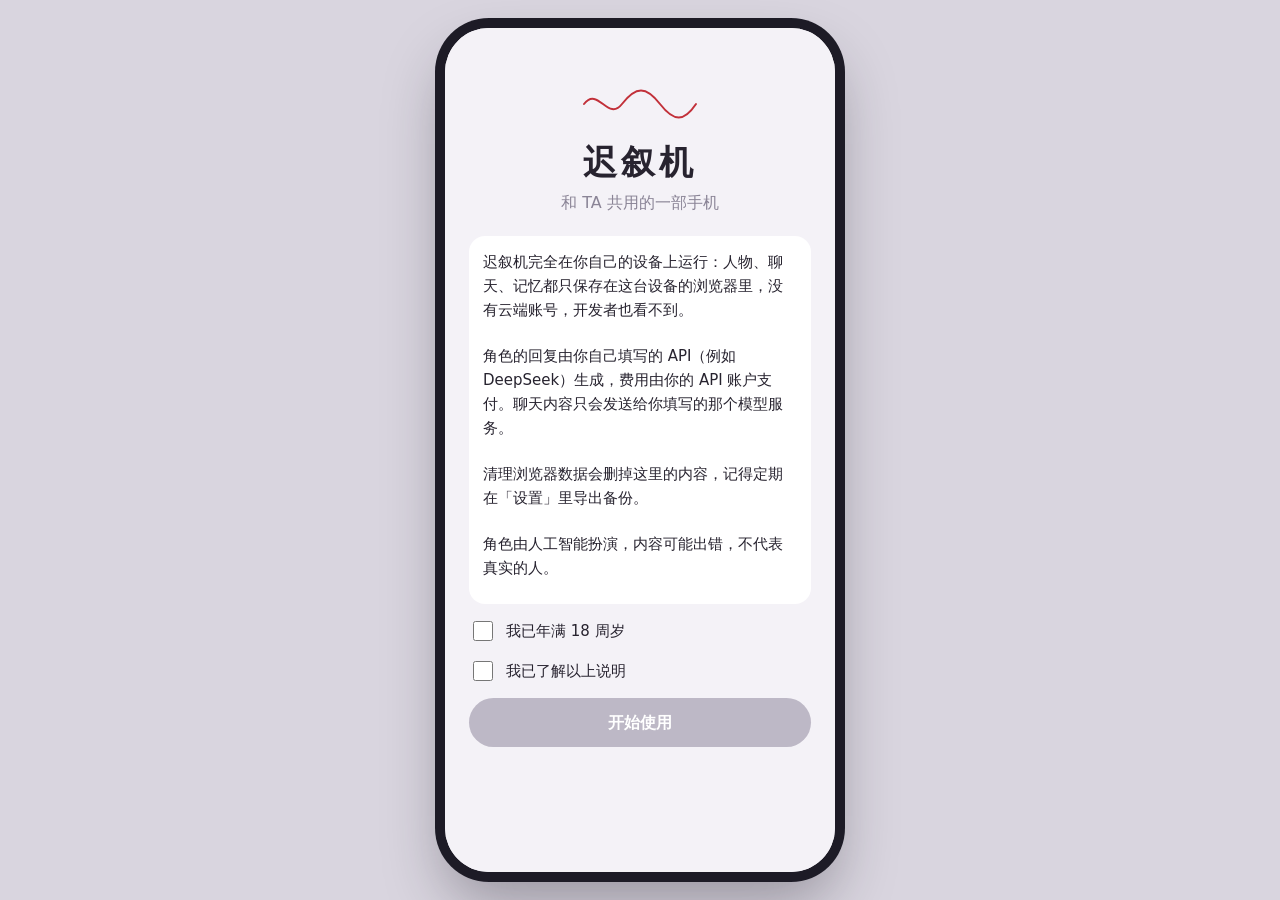
==== commit 22997574: "预览版：服务商加 Grok Co-Authored-By: Claude Opus 5.5 <noreply@anthropic.com> Claude-Session: https://claude" ====
--- a/preview/index.html
+++ b/preview/index.html
@@ -16,6 +16,6 @@
 <body>
   <div id="root"></div>
   <noscript>需要开启浏览器的 JavaScript 才能使用迟叙机。</noscript>
-  <script type="module" src="assets/app-CG4ZMYQM.js"></script>
+  <script type="module" src="assets/app-M77MM2S5.js"></script>
 </body>
 </html>
